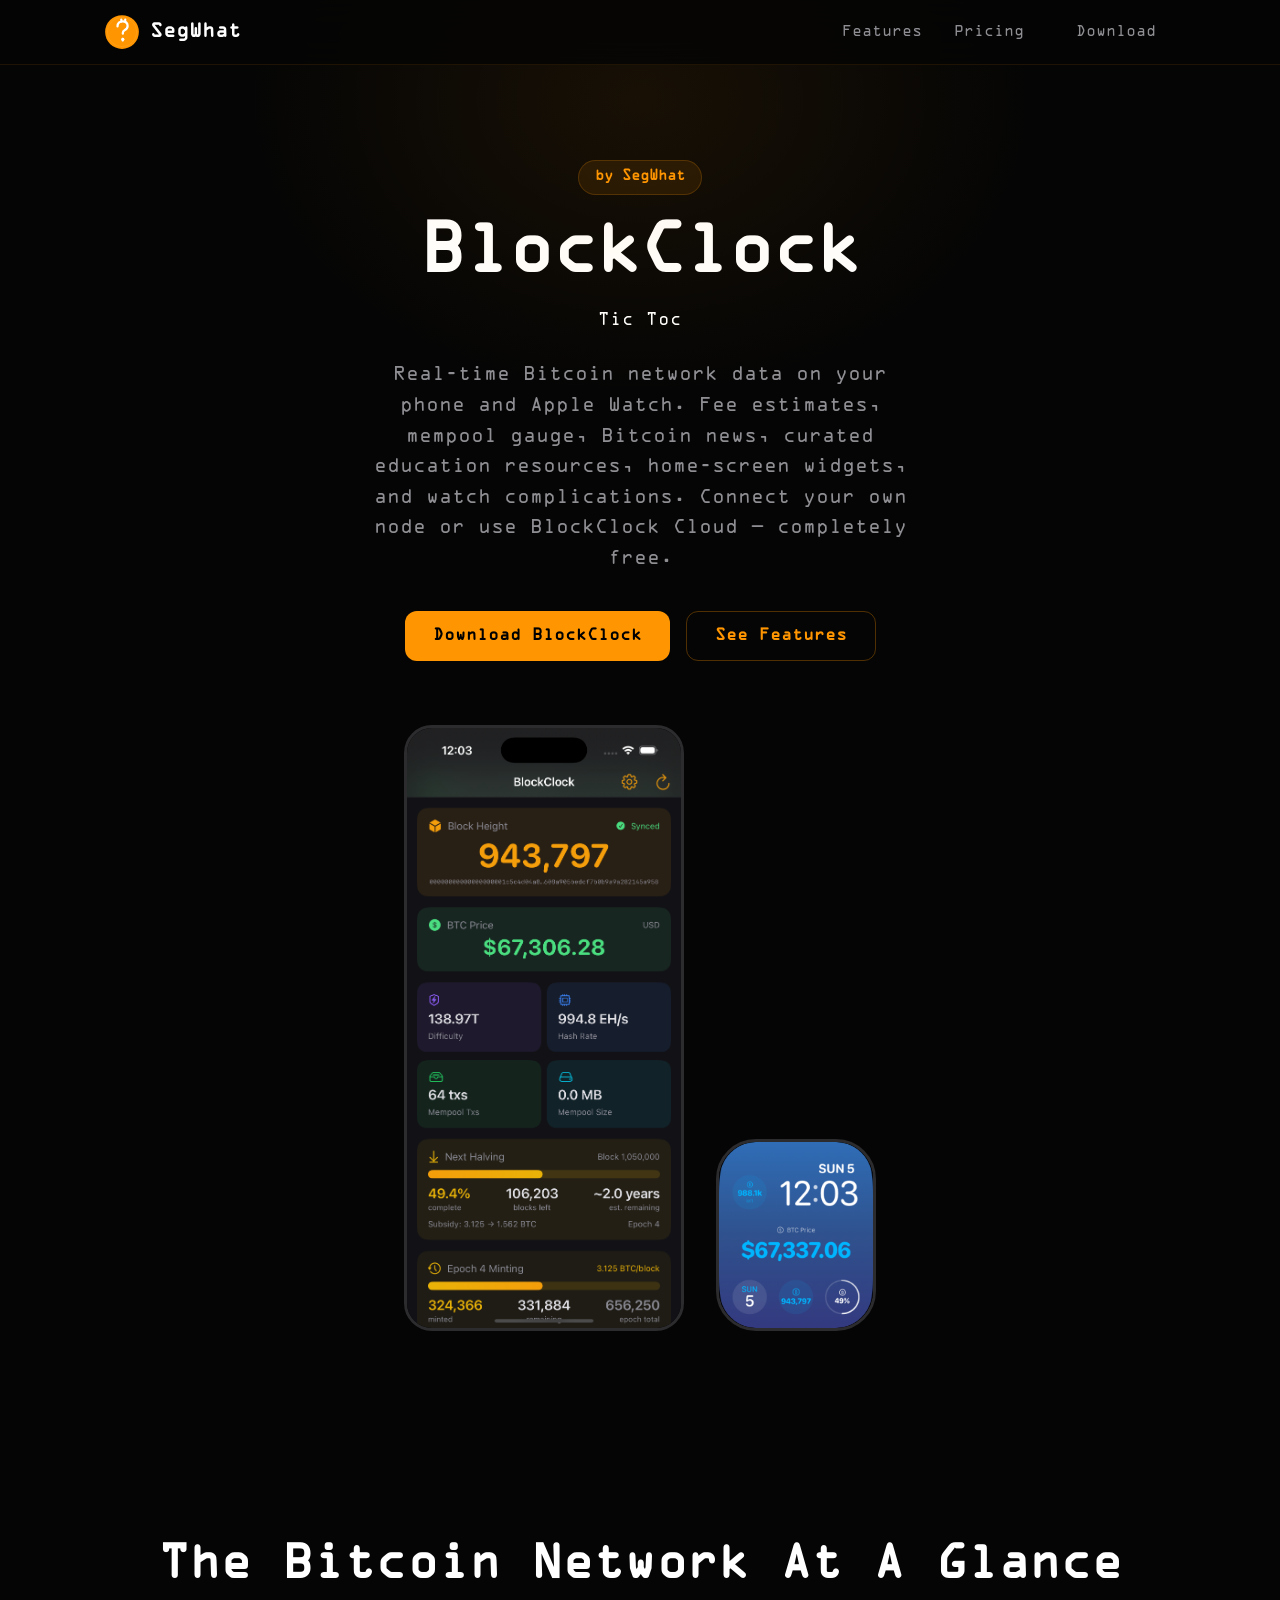
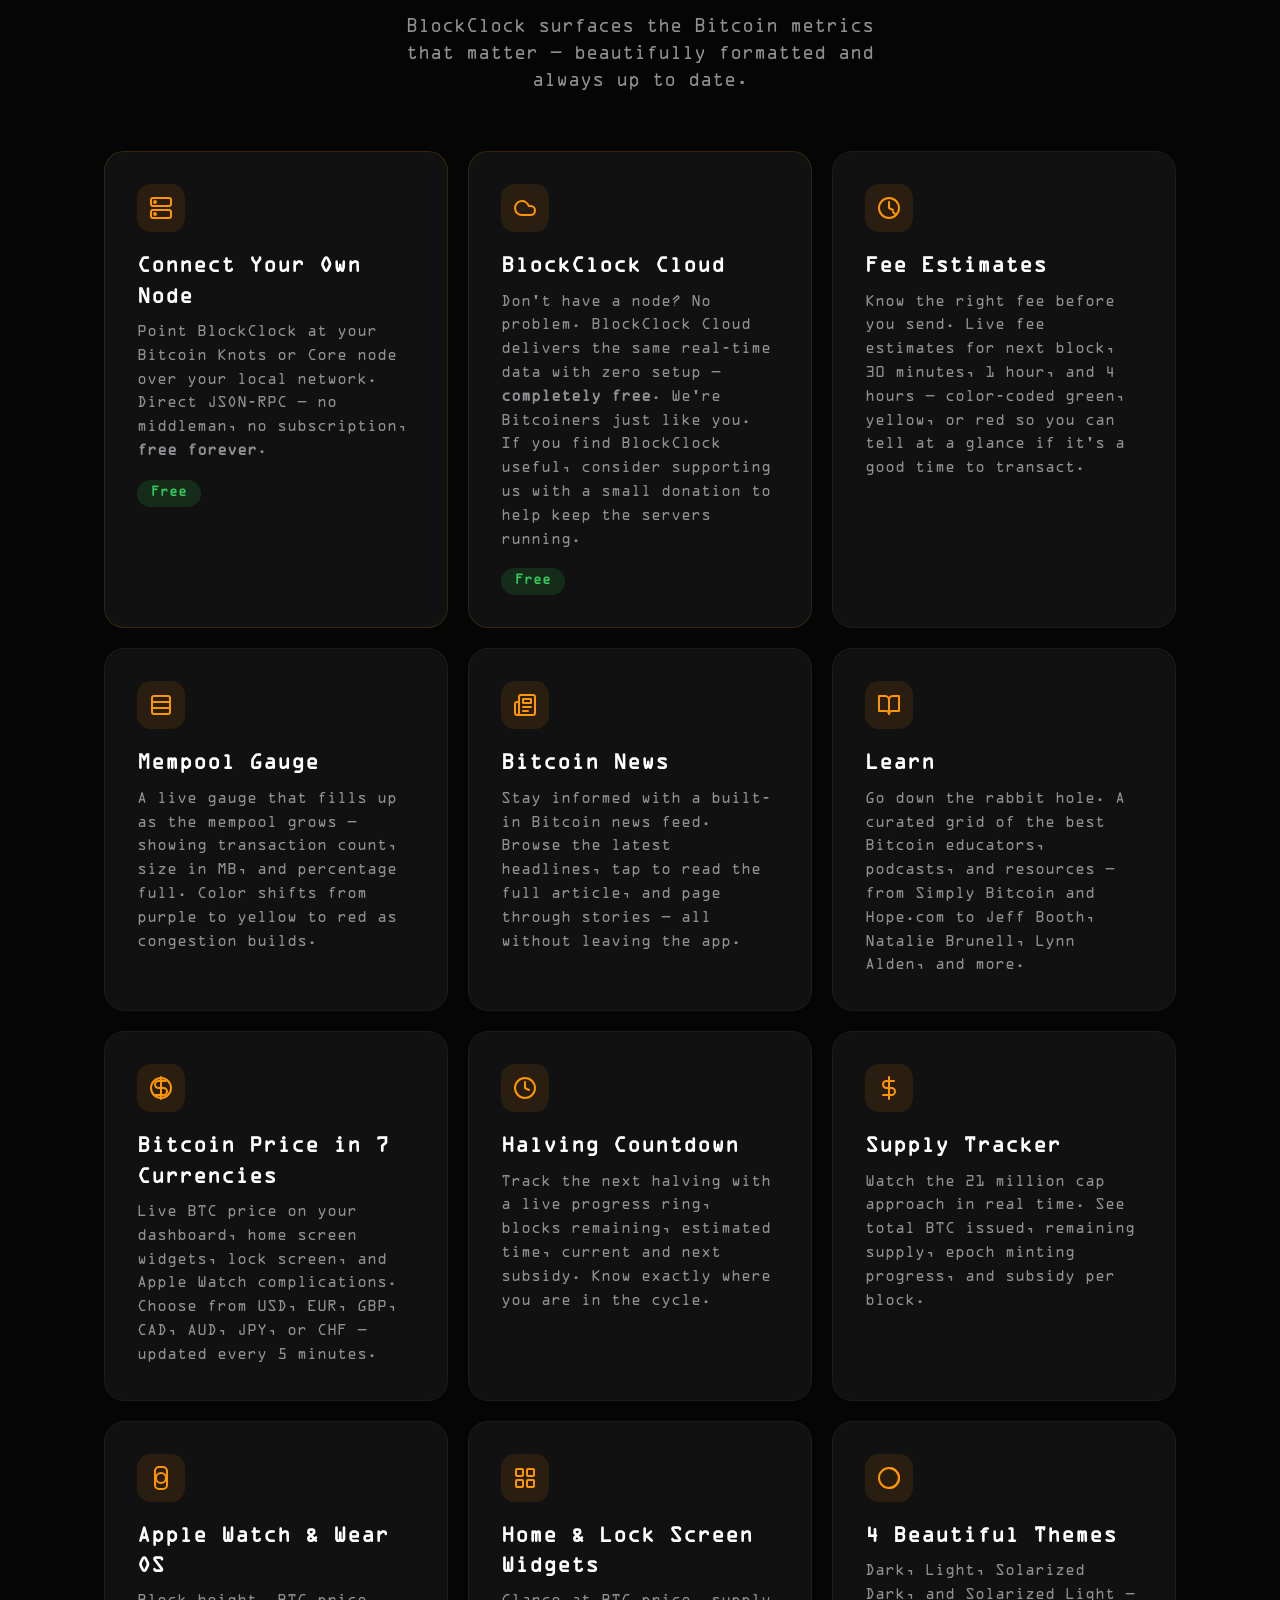
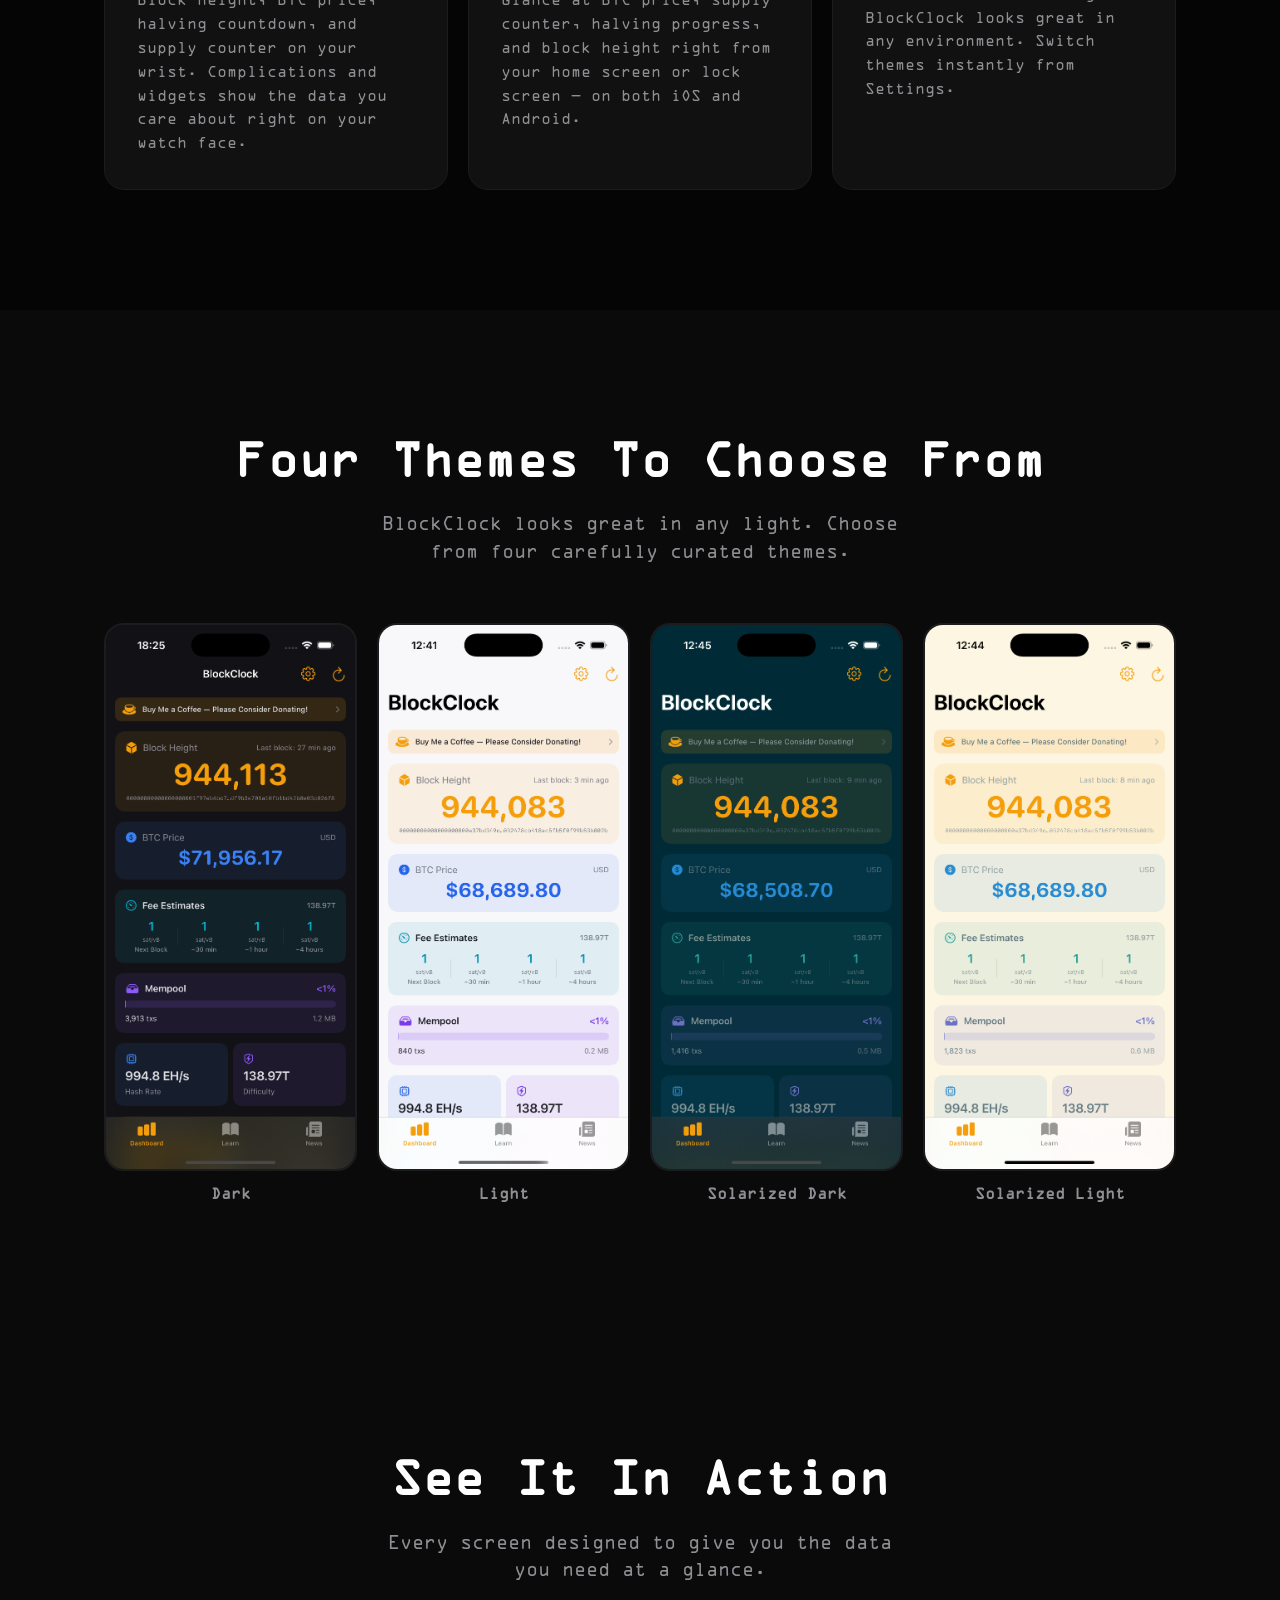
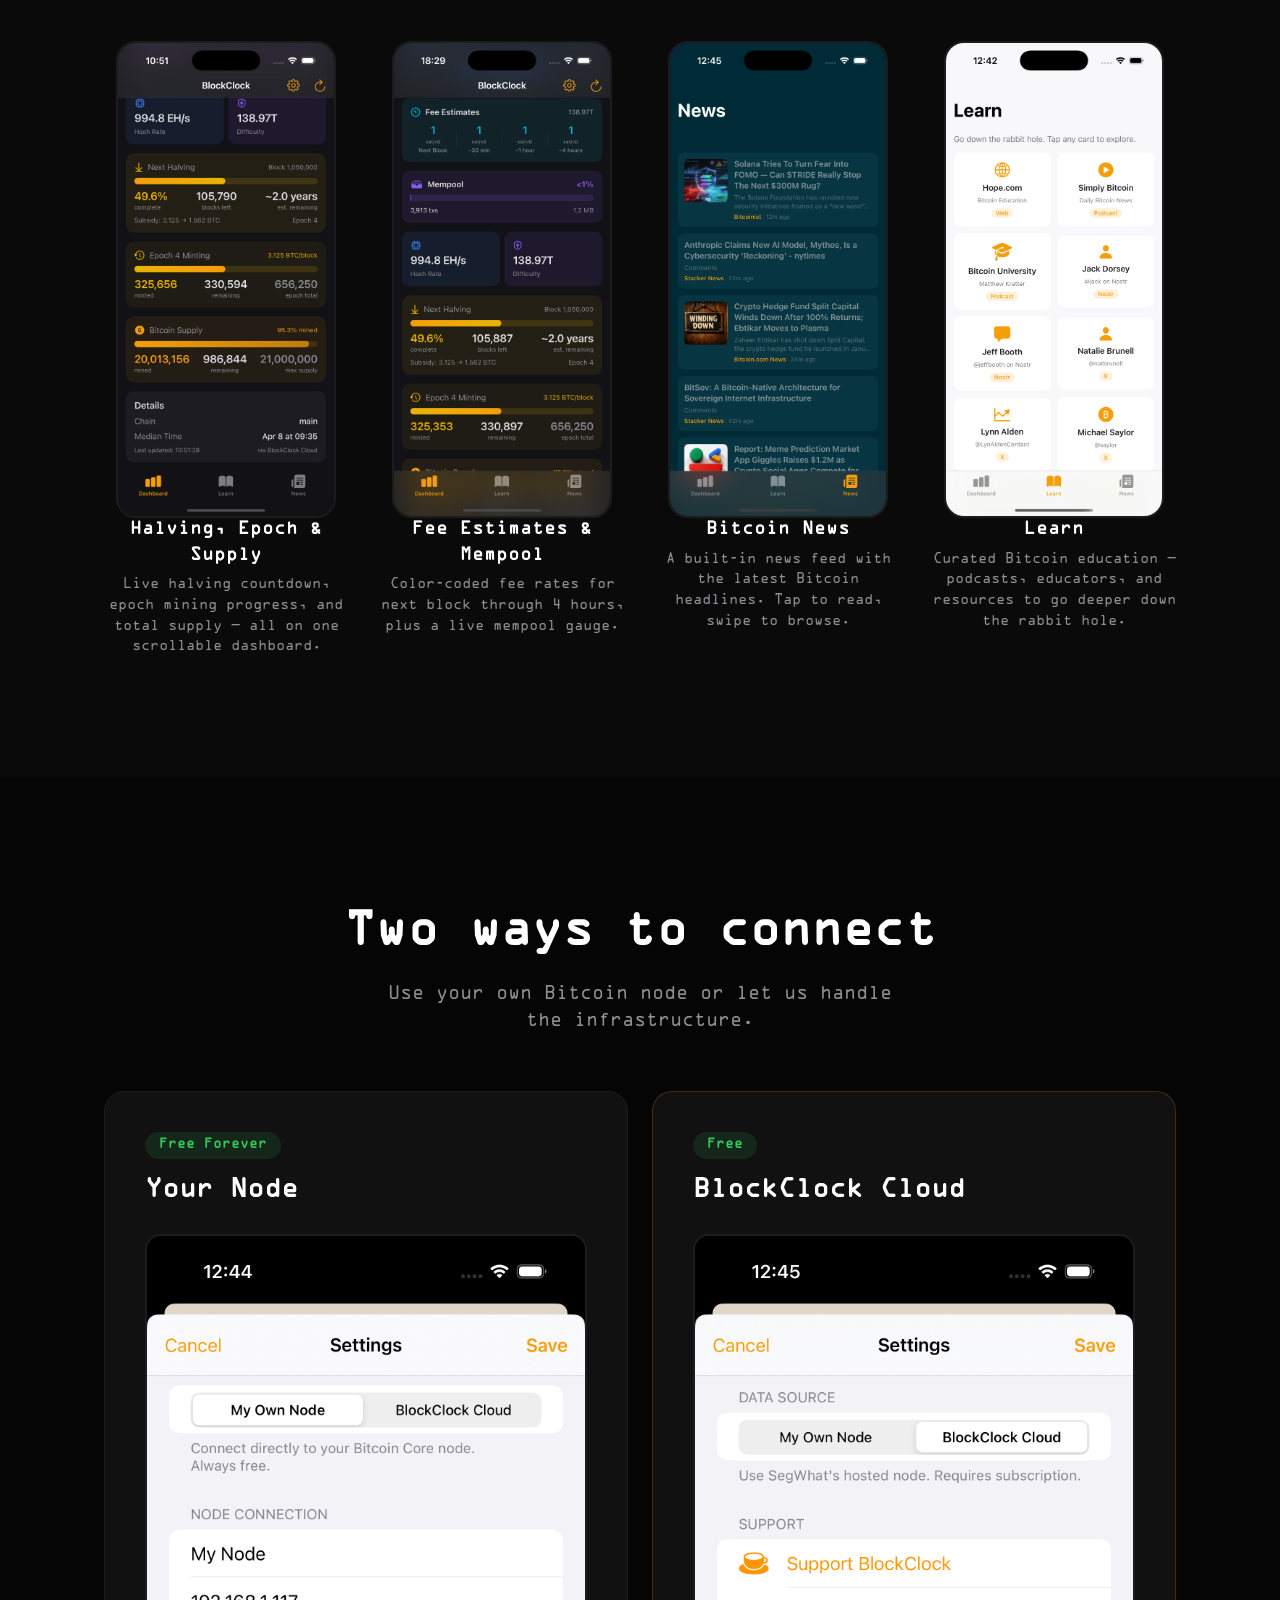
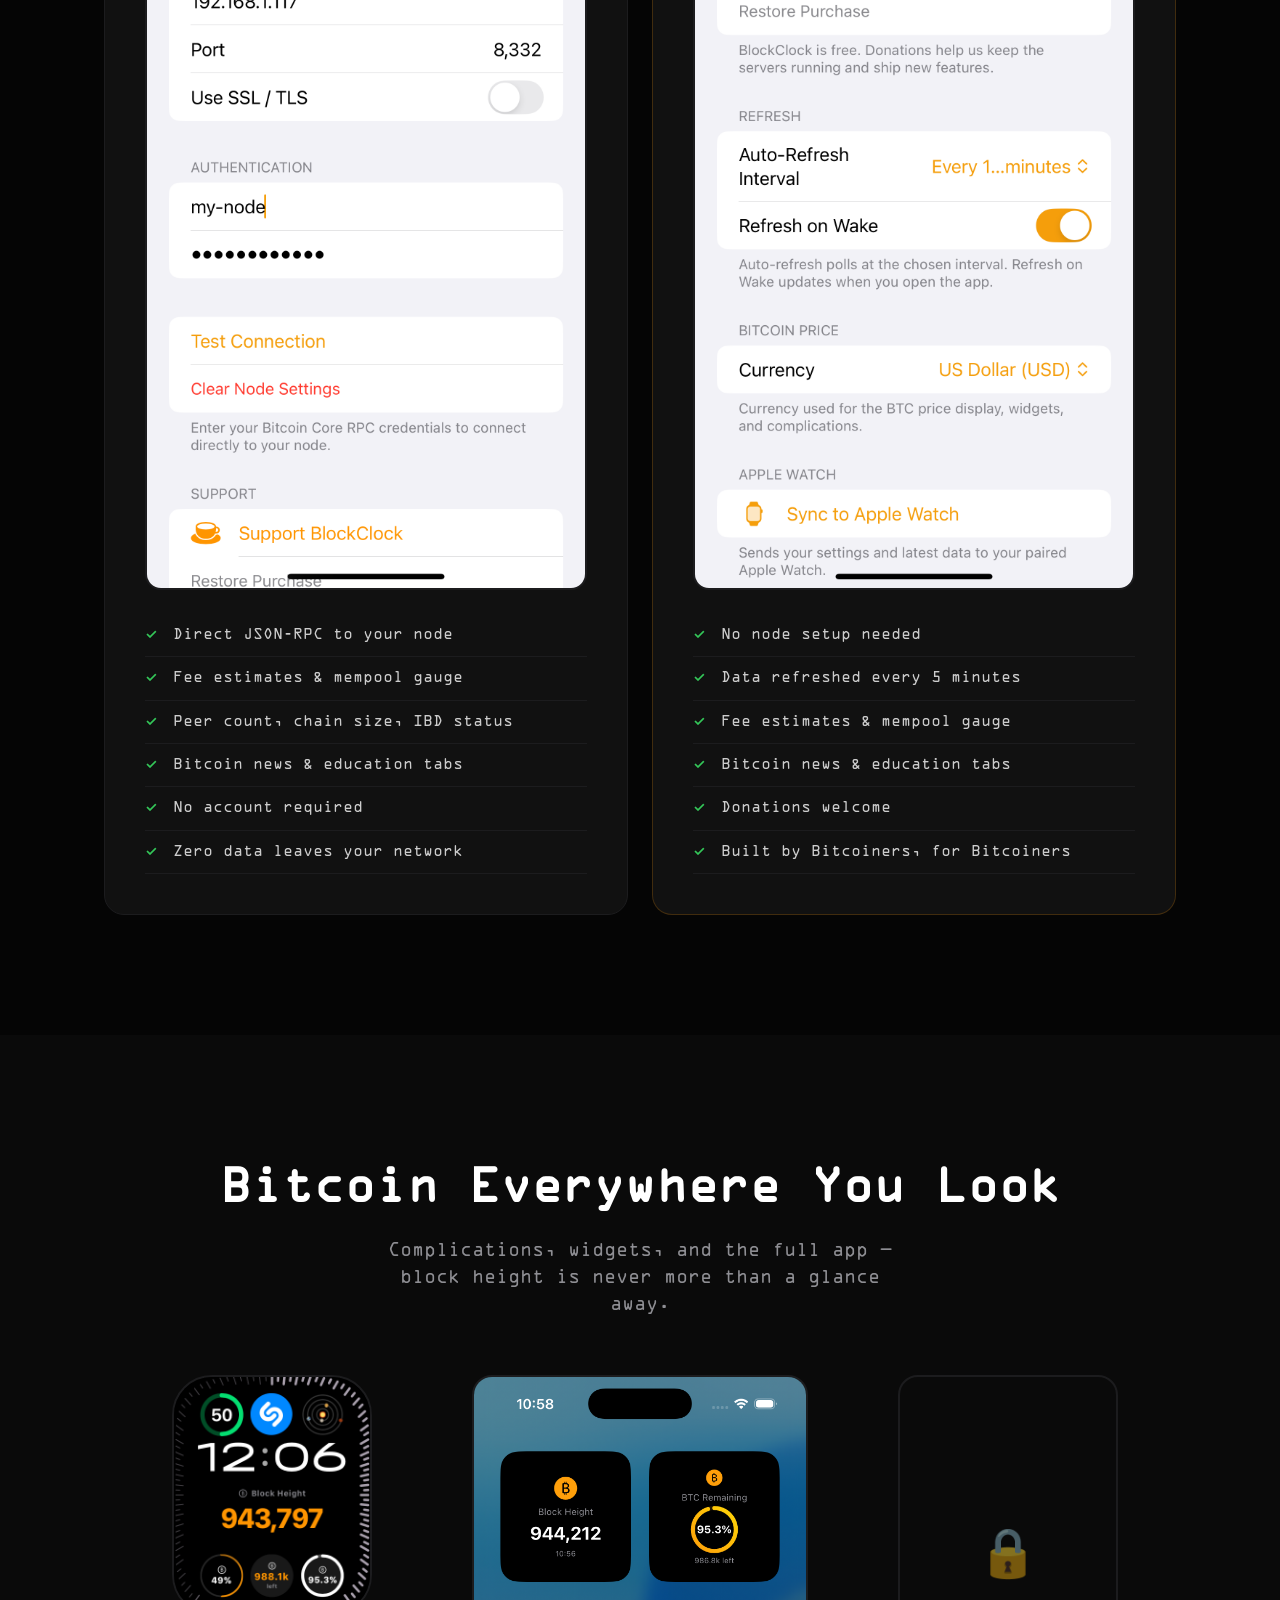
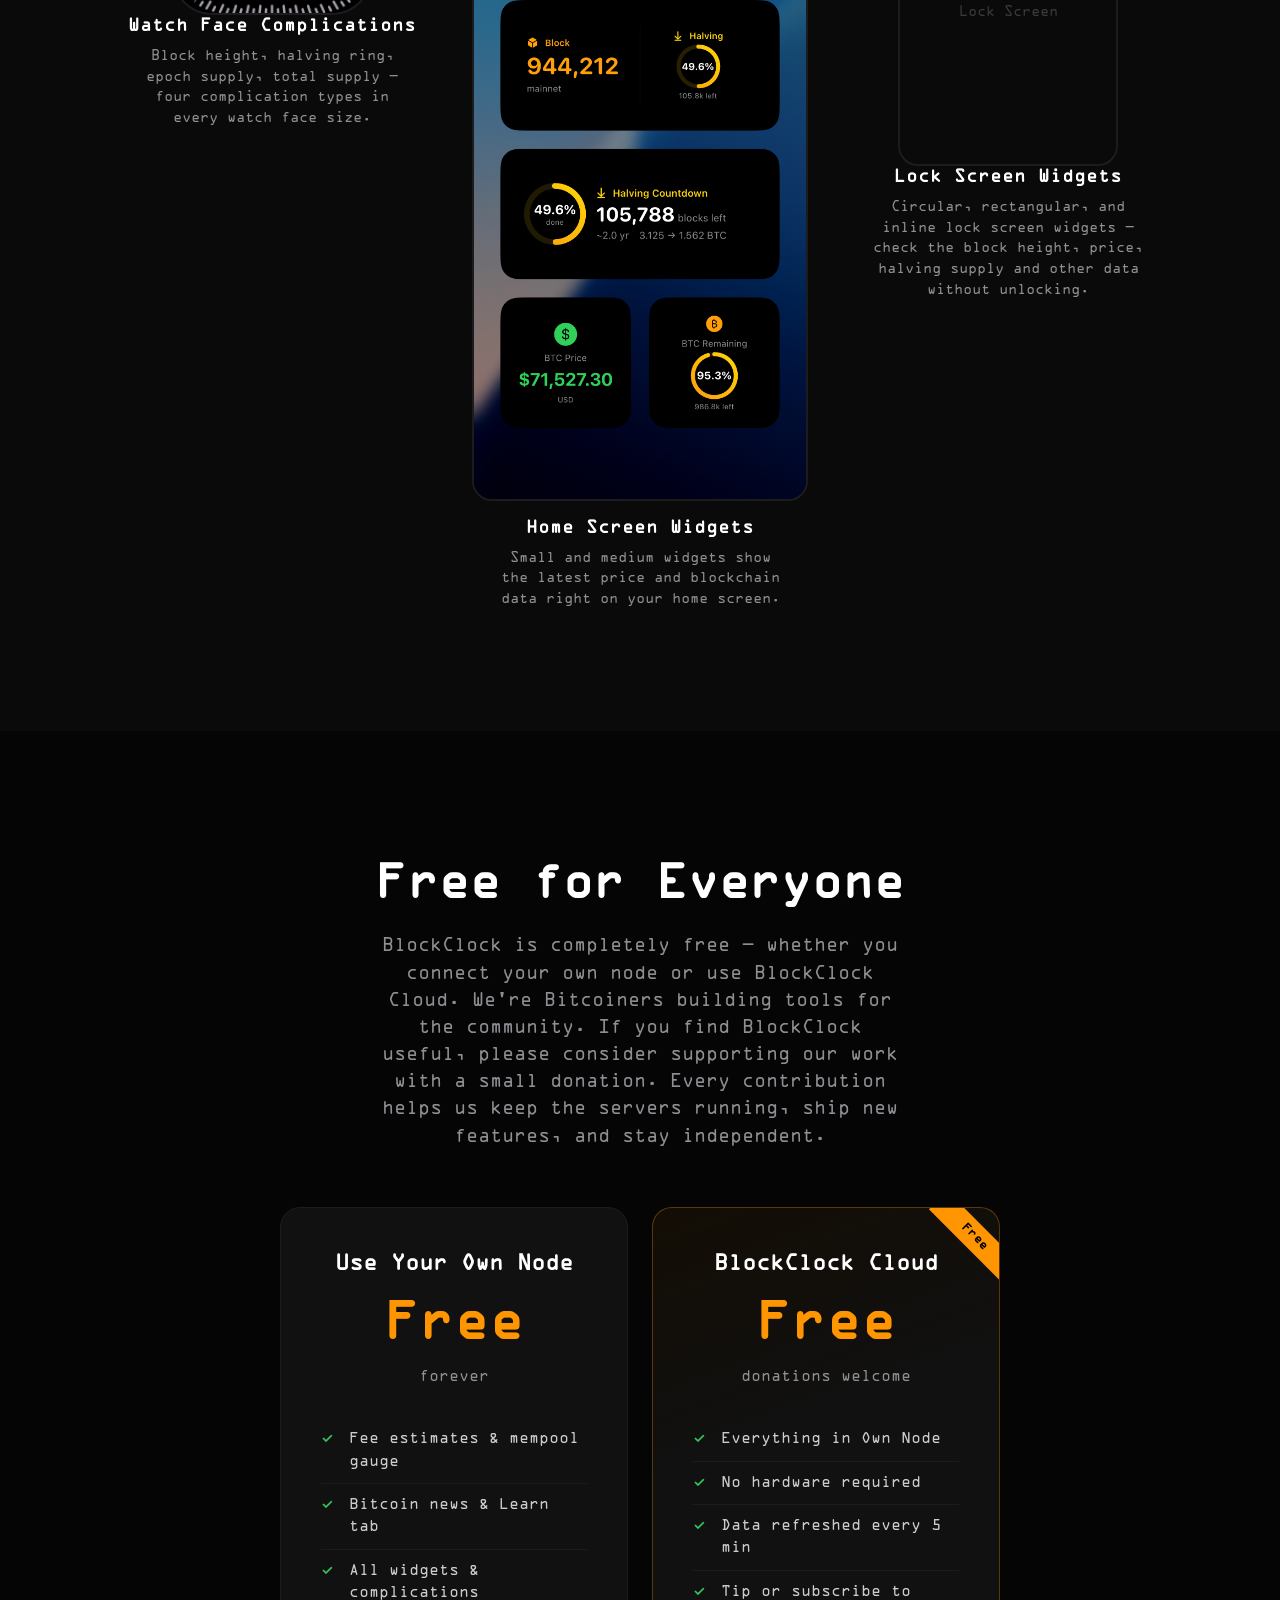
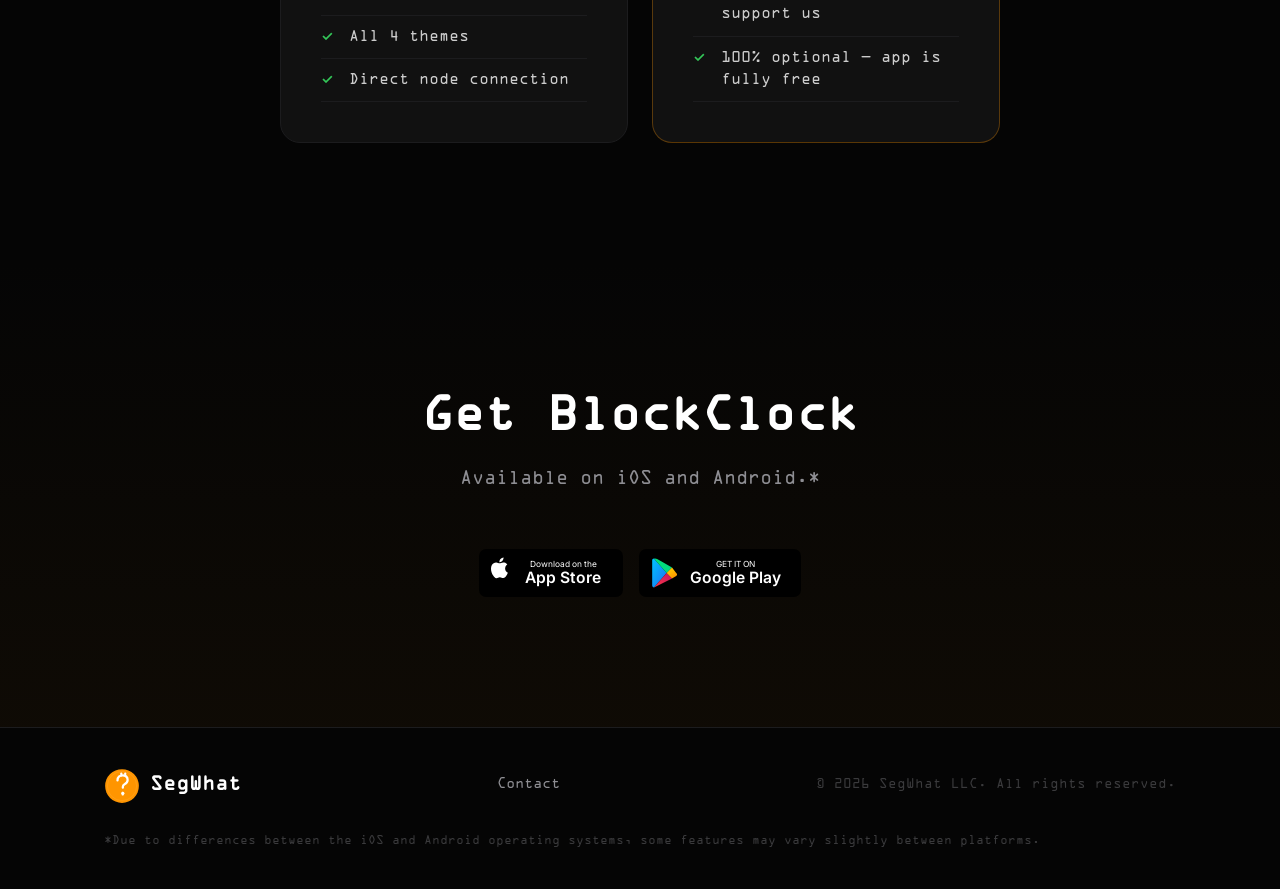
==== index.html @ 97b17e0e "Update layout and content: full widget image, responsive phone grid, platform disclaimer - Show full" ====
<!DOCTYPE html>
<html lang="en">

<head>
    <meta charset="UTF-8">
    <meta name="viewport" content="width=device-width, initial-scale=1.0">
    <title>SegWhat — BlockClock: Real-Time Bitcoin Network Data</title>
    <meta name="description"
        content="BlockClock brings real-time Bitcoin network data to your phone, Apple Watch, widgets, and complications. Connect your own node for free or use BlockClock Cloud.">
    <link rel="icon" type="image/png" sizes="32x32" href="images/favicon-32.png">
    <link rel="icon" type="image/png" sizes="16x16" href="images/favicon-16.png">
    <link rel="apple-touch-icon" sizes="180x180" href="images/apple-touch-icon.png">
    <link rel="stylesheet" href="css/style.css">
    <link rel="preconnect" href="https://fonts.googleapis.com">
    <link rel="preconnect" href="https://fonts.gstatic.com" crossorigin>
    <link href="https://fonts.googleapis.com/css2?family=Inter:wght@400;500;600;700;800;900&display=swap"
        rel="stylesheet">
</head>

<body>

    <!-- Nav -->
    <nav class="nav">
        <div class="nav-inner">
            <a href="#" class="logo">
                <img src="images/segwhat-logo.svg" alt="SegWhat" class="logo-icon-img">
                <span class="logo-text">SegWhat</span>
            </a>
            <div class="nav-links">
                <a href="#features">Features</a>
                <a href="#pricing">Pricing</a>
                <a href="#download" class="btn btn-small">Download</a>
            </div>
        </div>
    </nav>

    <!-- Hero — BlockClock -->
    <section class="hero">
        <div class="hero-glow"></div>
        <div class="container">
            <div class="hero-badge">by SegWhat</div>
            <h1>BlockClock</h1>
            <p class="hero-tagline">Tic Toc</p>
            <br>
            <p class="hero-sub">
                Real-time Bitcoin network data on your phone and Apple Watch.
                Fee estimates, mempool gauge, Bitcoin news, curated education resources, home-screen widgets,
                and watch complications. Connect your own node or use BlockClock Cloud — completely free.
            </p>
            <div class="hero-cta" style="margin-bottom: 64px;">
                <a href="#download" class="btn btn-primary">Download BlockClock</a>
                <a href="#features" class="btn btn-ghost">See Features</a>
            </div>
            <div class="hero-screens">
                <div class="hero-phone">
                    <div class="phone-frame">
                        <img src="images/screenshots/dashboard-dark.png" alt="BlockClock Dashboard — Dark Theme"
                            onerror="this.parentElement.classList.add('placeholder')">
                        <div class="phone-placeholder">
                            <span class="placeholder-icon">&#x20BF;</span>
                            <span>Dashboard Screenshot</span>
                        </div>
                    </div>
                </div>
                <div class="hero-watch">
                    <div class="watch-frame">
                        <img src="images/screenshots/watch.png" alt="BlockClock on Apple Watch"
                            onerror="this.parentElement.classList.add('placeholder')">
                        <div class="watch-placeholder">
                            <span class="placeholder-icon">&#x231A;</span>
                            <span>Watch</span>
                        </div>
                    </div>
                </div>
            </div>
        </div>
    </section>

    <!-- Features -->
    <section id="features" class="features">
        <div class="container">
            <h2>The Bitcoin Network At A Glance</h2>
            <p class="section-sub">BlockClock surfaces the Bitcoin metrics that matter — beautifully formatted and
                always up to date.</p>

            <div class="features-grid">
                <!-- Own Node -->
                <div class="feature-card feature-highlight">
                    <div class="feature-icon">
                        <svg viewBox="0 0 24 24" fill="none" stroke="currentColor" stroke-width="2"
                            stroke-linecap="round" stroke-linejoin="round">
                            <rect x="2" y="2" width="20" height="8" rx="2" />
                            <rect x="2" y="14" width="20" height="8" rx="2" />
                            <circle cx="6" cy="6" r="1" />
                            <circle cx="6" cy="18" r="1" />
                        </svg>
                    </div>
                    <h3>Connect Your Own Node</h3>
                    <p>Point BlockClock at your Bitcoin Knots or Core node over your local network.
                        Direct JSON-RPC — no middleman, no subscription, <strong>free forever</strong>.</p>
                    <div class="feature-tag tag-free">Free</div>
                </div>

                <!-- Cloud -->
                <div class="feature-card feature-highlight">
                    <div class="feature-icon">
                        <svg viewBox="0 0 24 24" fill="none" stroke="currentColor" stroke-width="2"
                            stroke-linecap="round" stroke-linejoin="round">
                            <path d="M17.5 19H9a7 7 0 1 1 6.71-9h1.79a4.5 4.5 0 1 1 0 9Z" />
                        </svg>
                    </div>
                    <h3>BlockClock Cloud</h3>
                    <p>Don't have a node? No problem. BlockClock Cloud delivers the same real-time data with
                        zero setup — <strong>completely free</strong>. We're Bitcoiners just like you. If you
                        find BlockClock useful, consider supporting us with a small donation to help keep the
                        servers running.</p>
                    <div class="feature-tag tag-free">Free</div>
                </div>

                <!-- Fee Estimates -->
                <div class="feature-card">
                    <div class="feature-icon">
                        <svg viewBox="0 0 24 24" fill="none" stroke="currentColor" stroke-width="2"
                            stroke-linecap="round" stroke-linejoin="round">
                            <path d="M12 2a10 10 0 1 0 0 20 10 10 0 0 0 0-20Z" />
                            <path d="M12 6v6l4 2" />
                            <path d="M16 16l2 2" />
                        </svg>
                    </div>
                    <h3>Fee Estimates</h3>
                    <p>Know the right fee before you send. Live fee estimates for next block, 30 minutes, 1 hour, and 4
                        hours
                        — color-coded green, yellow, or red so you can tell at a glance if it's a good time to transact.
                    </p>
                </div>

                <!-- Mempool Gauge -->
                <div class="feature-card">
                    <div class="feature-icon">
                        <svg viewBox="0 0 24 24" fill="none" stroke="currentColor" stroke-width="2"
                            stroke-linecap="round" stroke-linejoin="round">
                            <rect x="3" y="3" width="18" height="18" rx="2" />
                            <line x1="3" y1="15" x2="21" y2="15" />
                            <line x1="3" y1="9" x2="21" y2="9" />
                        </svg>
                    </div>
                    <h3>Mempool Gauge</h3>
                    <p>A live gauge that fills up as the mempool grows — showing transaction count, size in MB, and
                        percentage full. Color shifts from purple to yellow to red as congestion builds.</p>
                </div>

                <!-- Bitcoin News -->
                <div class="feature-card">
                    <div class="feature-icon">
                        <svg viewBox="0 0 24 24" fill="none" stroke="currentColor" stroke-width="2"
                            stroke-linecap="round" stroke-linejoin="round">
                            <path
                                d="M4 22h16a2 2 0 0 0 2-2V4a2 2 0 0 0-2-2H8a2 2 0 0 0-2 2v16a2 2 0 0 1-2 2Zm0 0a2 2 0 0 1-2-2v-9c0-1.1.9-2 2-2h2" />
                            <path d="M18 14h-8" />
                            <path d="M15 18h-5" />
                            <path d="M10 6h8v4h-8V6Z" />
                        </svg>
                    </div>
                    <h3>Bitcoin News</h3>
                    <p>Stay informed with a built-in Bitcoin news feed. Browse the latest headlines, tap to read the
                        full article, and page through stories — all without leaving the app.</p>
                </div>

                <!-- Learn -->
                <div class="feature-card">
                    <div class="feature-icon">
                        <svg viewBox="0 0 24 24" fill="none" stroke="currentColor" stroke-width="2"
                            stroke-linecap="round" stroke-linejoin="round">
                            <path d="M2 3h6a4 4 0 0 1 4 4v14a3 3 0 0 0-3-3H2z" />
                            <path d="M22 3h-6a4 4 0 0 0-4 4v14a3 3 0 0 1 3-3h7z" />
                        </svg>
                    </div>
                    <h3>Learn</h3>
                    <p>Go down the rabbit hole. A curated grid of the best Bitcoin educators, podcasts, and resources
                        — from Simply Bitcoin and Hope.com to Jeff Booth, Natalie Brunell, Lynn Alden, and more.</p>
                </div>

                <!-- Price -->
                <div class="feature-card">
                    <div class="feature-icon">
                        <svg viewBox="0 0 24 24" fill="none" stroke="currentColor" stroke-width="2"
                            stroke-linecap="round" stroke-linejoin="round">
                            <line x1="12" y1="1" x2="12" y2="23" />
                            <path d="M17 5H9.5a3.5 3.5 0 0 0 0 7h5a3.5 3.5 0 0 1 0 7H6" />
                            <circle cx="12" cy="12" r="10" />
                        </svg>
                    </div>
                    <h3>Bitcoin Price in 7 Currencies</h3>
                    <p>Live BTC price on your dashboard, home screen widgets, lock screen, and Apple Watch
                        complications. Choose from USD, EUR, GBP, CAD, AUD, JPY, or CHF — updated every 5 minutes.</p>
                </div>

                <!-- Halving -->
                <div class="feature-card">
                    <div class="feature-icon">
                        <svg viewBox="0 0 24 24" fill="none" stroke="currentColor" stroke-width="2"
                            stroke-linecap="round" stroke-linejoin="round">
                            <circle cx="12" cy="12" r="10" />
                            <polyline points="12 6 12 12 16 14" />
                        </svg>
                    </div>
                    <h3>Halving Countdown</h3>
                    <p>Track the next halving with a live progress ring, blocks remaining, estimated time, current and
                        next subsidy. Know exactly where you are in the cycle.</p>
                </div>

                <!-- Supply -->
                <div class="feature-card">
                    <div class="feature-icon">
                        <svg viewBox="0 0 24 24" fill="none" stroke="currentColor" stroke-width="2"
                            stroke-linecap="round" stroke-linejoin="round">
                            <line x1="12" y1="1" x2="12" y2="23" />
                            <path d="M17 5H9.5a3.5 3.5 0 0 0 0 7h5a3.5 3.5 0 0 1 0 7H6" />
                        </svg>
                    </div>
                    <h3>Supply Tracker</h3>
                    <p>Watch the 21 million cap approach in real time. See total BTC issued, remaining supply, epoch
                        minting progress, and subsidy per block.</p>
                </div>

                <!-- Watch -->
                <div class="feature-card">
                    <div class="feature-icon">
                        <svg viewBox="0 0 24 24" fill="none" stroke="currentColor" stroke-width="2"
                            stroke-linecap="round" stroke-linejoin="round">
                            <rect x="6" y="1" width="12" height="22" rx="4" />
                            <circle cx="12" cy="12" r="5" />
                        </svg>
                    </div>
                    <h3>Apple Watch &amp; Wear OS</h3>
                    <p>Block height, BTC price, halving countdown, and supply counter on your wrist. Complications
                        and widgets show the data you care about right on your watch face.</p>
                </div>

                <!-- Widgets -->
                <div class="feature-card">
                    <div class="feature-icon">
                        <svg viewBox="0 0 24 24" fill="none" stroke="currentColor" stroke-width="2"
                            stroke-linecap="round" stroke-linejoin="round">
                            <rect x="3" y="3" width="7" height="7" rx="1" />
                            <rect x="14" y="3" width="7" height="7" rx="1" />
                            <rect x="3" y="14" width="7" height="7" rx="1" />
                            <rect x="14" y="14" width="7" height="7" rx="1" />
                        </svg>
                    </div>
                    <h3>Home &amp; Lock Screen Widgets</h3>
                    <p>Glance at BTC price, supply counter, halving progress, and block height right from your home
                        screen
                        or lock screen — on both iOS and Android.</p>
                </div>

                <!-- Themes -->
                <div class="feature-card">
                    <div class="feature-icon">
                        <svg viewBox="0 0 24 24" fill="none" stroke="currentColor" stroke-width="2"
                            stroke-linecap="round" stroke-linejoin="round">
                            <circle cx="12" cy="12" r="10" />
                            <path d="M12 2a10 10 0 0 1 0 20" />
                        </svg>
                    </div>
                    <h3>4 Beautiful Themes</h3>
                    <p>Dark, Light, Solarized Dark, and Solarized Light — BlockClock looks great in any
                        environment. Switch themes instantly from Settings.</p>
                </div>
            </div>
        </div>
    </section>

    <!-- Themes -->
    <section id="themes" class="themes">
        <div class="container">
            <h2>Four Themes To Choose From</h2>
            <p class="section-sub">BlockClock looks great in any light. Choose from four carefully curated themes.</p>

            <div class="themes-grid">
                <div class="theme-card">
                    <div class="theme-screen">
                        <img src="images/screenshots/theme-dark.png" alt="Dark theme"
                            onerror="this.parentElement.classList.add('placeholder')">
                        <div class="theme-placeholder" style="background: #0A0A0A;">
                            <span class="placeholder-block" style="color: #FF9500;">942,507</span>
                        </div>
                    </div>
                    <span class="theme-name">Dark</span>
                </div>
                <div class="theme-card">
                    <div class="theme-screen">
                        <img src="images/screenshots/light-theme.png" alt="Light theme"
                            onerror="this.parentElement.classList.add('placeholder')">
                        <div class="theme-placeholder" style="background: #F2F2F7;">
                            <span class="placeholder-block" style="color: #FF9500;">942,507</span>
                        </div>
                    </div>
                    <span class="theme-name">Light</span>
                </div>
                <div class="theme-card">
                    <div class="theme-screen">
                        <img src="images/screenshots/solarized-theme-dark.png" alt="Solarized Dark theme"
                            onerror="this.parentElement.classList.add('placeholder')">
                        <div class="theme-placeholder" style="background: #002B36;">
                            <span class="placeholder-block" style="color: #B58900;">942,507</span>
                        </div>
                    </div>
                    <span class="theme-name">Solarized Dark</span>
                </div>
                <div class="theme-card">
                    <div class="theme-screen">
                        <img src="images/screenshots/solarized-light-theme.png" alt="Solarized Light theme"
                            onerror="this.parentElement.classList.add('placeholder')">
                        <div class="theme-placeholder" style="background: #FDF6E3;">
                            <span class="placeholder-block" style="color: #B58900;">942,507</span>
                        </div>
                    </div>
                    <span class="theme-name">Solarized Light</span>
                </div>
            </div>
        </div>
    </section>

    <!-- App Screenshots -->
    <section class="showcase">
        <div class="container">
            <h2>See It In Action</h2>
            <p class="section-sub">Every screen designed to give you the data you need at a glance.</p>

            <div class="showcase-grid showcase-grid-phones">
                <div class="showcase-item">
                    <div class="showcase-frame showcase-phone">
                        <img src="images/screenshots/halving-epoch-supply.png" alt="Halving, Epoch & Supply"
                            onerror="this.parentElement.classList.add('placeholder')">
                        <div class="showcase-placeholder">
                            <span class="placeholder-icon">&#x23F3;</span>
                            <span>Halving &amp; Supply</span>
                        </div>
                    </div>
                    <h4>Halving, Epoch &amp; Supply</h4>
                    <p>Live halving countdown, epoch mining progress, and total supply — all on one scrollable
                        dashboard.</p>
                </div>
                <div class="showcase-item">
                    <div class="showcase-frame showcase-phone">
                        <img src="images/screenshots/fee-estimates-and-mempool.png" alt="Fee Estimates & Mempool"
                            onerror="this.parentElement.classList.add('placeholder')">
                        <div class="showcase-placeholder">
                            <span class="placeholder-icon">&#x26A1;</span>
                            <span>Fees &amp; Mempool</span>
                        </div>
                    </div>
                    <h4>Fee Estimates &amp; Mempool</h4>
                    <p>Color-coded fee rates for next block through 4 hours, plus a live mempool gauge.</p>
                </div>
                <div class="showcase-item">
                    <div class="showcase-frame showcase-phone">
                        <img src="images/screenshots/solarized-news.png" alt="Bitcoin News"
                            onerror="this.parentElement.classList.add('placeholder')">
                        <div class="showcase-placeholder">
                            <span class="placeholder-icon">&#x1F4F0;</span>
                            <span>News</span>
                        </div>
                    </div>
                    <h4>Bitcoin News</h4>
                    <p>A built-in news feed with the latest Bitcoin headlines. Tap to read, swipe to browse.</p>
                </div>
                <div class="showcase-item">
                    <div class="showcase-frame showcase-phone">
                        <img src="images/screenshots/education-light.png" alt="Learn"
                            onerror="this.parentElement.classList.add('placeholder')">
                        <div class="showcase-placeholder">
                            <span class="placeholder-icon">&#x1F4DA;</span>
                            <span>Learn</span>
                        </div>
                    </div>
                    <h4>Learn</h4>
                    <p>Curated Bitcoin education — podcasts, educators, and resources to go deeper down the rabbit hole.
                    </p>
                </div>
            </div>
        </div>
    </section>

    <!-- How it works -->
    <section class="how-it-works">
        <div class="container">
            <h2>Two ways to connect</h2>
            <p class="section-sub">Use your own Bitcoin node or let us handle the infrastructure.</p>

            <div class="two-col">
                <div class="col-card">
                    <div class="col-header">
                        <span class="col-badge badge-free">Free Forever</span>
                        <h3>Your Node</h3>
                    </div>
                    <div class="col-screenshot">
                        <img src="images/screenshots/my-node.png" alt="Own Node Dashboard">
                    </div>
                    <ul class="check-list">
                        <li>Direct JSON-RPC to your node</li>
                        <li>Fee estimates &amp; mempool gauge</li>
                        <li>Peer count, chain size, IBD status</li>
                        <li>Bitcoin news &amp; education tabs</li>
                        <li>No account required</li>
                        <li>Zero data leaves your network</li>
                    </ul>
                </div>
                <div class="col-card col-cloud">
                    <div class="col-header">
                        <span class="col-badge badge-free">Free</span>
                        <h3>BlockClock Cloud</h3>
                    </div>
                    <div class="col-screenshot">
                        <img src="images/screenshots/cloud-node.png" alt="BlockClock Cloud Dashboard">
                    </div>
                    <ul class="check-list">
                        <li>No node setup needed</li>
                        <li>Data refreshed every 5 minutes</li>
                        <li>Fee estimates &amp; mempool gauge</li>
                        <li>Bitcoin news &amp; education tabs</li>
                        <li>Donations welcome</li>
                        <li>Built by Bitcoiners, for Bitcoiners</li>
                    </ul>
                </div>
            </div>
        </div>
    </section>

    <!-- Watch & Widget showcase -->
    <section class="showcase">
        <div class="container">
            <h2>Bitcoin Everywhere You Look</h2>
            <p class="section-sub">Complications, widgets, and the full app — block height is never more than a glance
                away.</p>

            <div class="showcase-grid">
                <div class="showcase-item">
                    <div class="showcase-frame showcase-watch">
                        <img src="images/screenshots/watch-complication.png" alt="Watch complication"
                            onerror="this.parentElement.classList.add('placeholder')">
                        <div class="showcase-placeholder">
                            <span class="placeholder-icon">&#x231A;</span>
                            <span>Complication</span>
                        </div>
                    </div>
                    <h4>Watch Face Complications</h4>
                    <p>Block height, halving ring, epoch supply, total supply — four complication types in every watch
                        face size.</p>
                </div>
                <div class="showcase-item">
                    <div class="showcase-frame showcase-widget">
                        <img src="images/screenshots/widget-home.png" alt="Home screen widget"
                            onerror="this.parentElement.classList.add('placeholder')">
                        <div class="showcase-placeholder">
                            <span class="placeholder-icon">&#x25A3;</span>
                            <span>Widget</span>
                        </div>
                    </div>
                    <h4>Home Screen Widgets</h4>
                    <p>Small and medium widgets show the latest price and blockchain data right on your home screen.</p>
                </div>
                <div class="showcase-item">
                    <div class="showcase-frame showcase-lock">
                        <img src="images/screenshots/widget-lock.png" alt="Lock screen widget"
                            onerror="this.parentElement.classList.add('placeholder')">
                        <div class="showcase-placeholder">
                            <span class="placeholder-icon">&#x1F512;</span>
                            <span>Lock Screen</span>
                        </div>
                    </div>
                    <h4>Lock Screen Widgets</h4>
                    <p>Circular, rectangular, and inline lock screen widgets — check the block height, price, halving
                        supply and other data without unlocking.
                    </p>
                </div>
            </div>
        </div>
    </section>

    <!-- Pricing -->
    <section id="pricing" class="pricing">
        <div class="container">
            <h2>Free for Everyone</h2>
            <p class="section-sub">BlockClock is completely free — whether you connect your own node or use BlockClock
                Cloud.
                We're Bitcoiners building tools for the community. If you find BlockClock useful, please consider
                supporting our work with a small donation. Every contribution helps us keep the servers running,
                ship new features, and stay independent.</p>

            <div class="pricing-grid">
                <div class="price-card">
                    <div class="price-header">
                        <h3>Use Your Own Node</h3>
                        <div class="price">Free</div>
                        <span class="price-period">forever</span>
                    </div>
                    <ul class="check-list">
                        <li>Fee estimates &amp; mempool gauge</li>
                        <li>Bitcoin news &amp; Learn tab</li>
                        <li>All widgets &amp; complications</li>
                        <li>All 4 themes</li>
                        <li>Direct node connection</li>
                    </ul>
                </div>
                <div class="price-card price-featured">
                    <div class="price-popular">Free</div>
                    <div class="price-header">
                        <h3>BlockClock Cloud</h3>
                        <div class="price">Free</div>
                        <span class="price-period">donations welcome</span>
                    </div>
                    <ul class="check-list">
                        <li>Everything in Own Node</li>
                        <li>No hardware required</li>
                        <li>Data refreshed every 5 min</li>
                        <li>Tip or subscribe to support us</li>
                        <li>100% optional — app is fully free</li>
                    </ul>
                </div>
            </div>
        </div>
    </section>

    <!-- Download -->
    <section id="download" class="download">
        <div class="container">
            <h2>Get BlockClock</h2>
            <p class="section-sub">Available on iOS and Android.*</p>
            <div class="download-buttons">
                <a href="#" class="store-badge" aria-label="Download on the App Store">
                    <svg viewBox="0 0 120 40" class="store-svg">
                        <rect width="120" height="40" rx="6" fill="#000" />
                        <!-- Apple logo -->
                        <g transform="translate(10, 7) scale(0.055)">
                            <path fill="#fff"
                                d="M213.803 167.03c.442 47.58 41.74 63.413 42.197 63.615-.35 1.116-6.599 22.563-21.757 44.716-13.104 19.153-26.705 38.235-48.13 38.63-21.05.388-27.82-12.483-51.888-12.483-24.061 0-31.582 12.088-51.51 12.871-20.68.783-36.428-20.71-49.64-39.793-27-39.033-47.633-110.3-19.928-158.406 13.763-23.89 38.36-39.017 65.056-39.405 20.307-.388 39.475 13.662 51.889 13.662 12.406 0 35.699-16.895 60.186-14.414 10.25.427 39.026 4.14 57.503 31.186-1.49.923-34.335 20.044-33.978 59.822M174.24 50.199c10.98-13.29 18.369-31.79 16.353-50.199-15.826.636-34.962 10.546-46.314 23.828-10.173 11.763-19.082 30.589-16.678 48.633 17.64 1.365 35.66-8.964 46.639-22.262" />
                        </g>
                        <text x="70" y="15" text-anchor="middle" fill="#fff" font-size="7"
                            font-family="Inter, -apple-system, sans-serif">Download on the</text>
                        <text x="70" y="28" text-anchor="middle" fill="#fff" font-size="13" font-weight="600"
                            font-family="Inter, -apple-system, sans-serif">App Store</text>
                    </svg>
                </a>
                <a href="#" class="store-badge" aria-label="Get it on Google Play">
                    <svg viewBox="0 0 135 40" class="store-svg">
                        <rect width="135" height="40" rx="6" fill="#000" />
                        <!-- Google Play triangle -->
                        <g transform="translate(10, 8)">
                            <defs>
                                <linearGradient id="gp1" x1="0" y1="0" x2="1" y2="1">
                                    <stop offset="0%" stop-color="#00C3FF" />
                                    <stop offset="100%" stop-color="#1B6EF3" />
                                </linearGradient>
                                <linearGradient id="gp2" x1="0" y1="0" x2="1" y2="0">
                                    <stop offset="0%" stop-color="#00E076" />
                                    <stop offset="100%" stop-color="#03D585" />
                                </linearGradient>
                                <linearGradient id="gp3" x1="0" y1="1" x2="1" y2="0">
                                    <stop offset="0%" stop-color="#FF3A44" />
                                    <stop offset="100%" stop-color="#C31162" />
                                </linearGradient>
                                <linearGradient id="gp4" x1="0" y1="0" x2="0.5" y2="1">
                                    <stop offset="0%" stop-color="#FFD500" />
                                    <stop offset="100%" stop-color="#FF9800" />
                                </linearGradient>
                            </defs>
                            <path d="M1 1.5L1 22.5C1 23.3 1.6 24 2.5 24L2.5 24L13 12L2.5 0C1.6 0 1 0.7 1 1.5Z"
                                fill="url(#gp1)" />
                            <path d="M2.5 0L13 12L17.5 7.5L5.5 0.5C4.5 -0.1 3.4 -0.1 2.5 0Z" fill="url(#gp2)" />
                            <path d="M2.5 24L17.5 16.5L13 12L2.5 24Z" fill="url(#gp3)" />
                            <path d="M17.5 7.5L13 12L17.5 16.5L21 14.5C22 14 22 12.5 21 12L17.5 7.5Z"
                                fill="url(#gp4)" />
                        </g>
                        <text x="80" y="15" text-anchor="middle" fill="#fff" font-size="7"
                            font-family="Inter, -apple-system, sans-serif">GET IT ON</text>
                        <text x="80" y="28" text-anchor="middle" fill="#fff" font-size="13" font-weight="600"
                            font-family="Inter, -apple-system, sans-serif">Google Play</text>
                    </svg>
                </a>
            </div>
        </div>
    </section>

    <!-- Footer -->
    <footer class="footer">
        <div class="container footer-inner">
            <div class="footer-brand">
                <img src="images/segwhat-logo.svg" alt="SegWhat" class="logo-icon-img">
                <span class="logo-text">SegWhat</span>
            </div>
            <div class="footer-links">
                <a href="mailto:info@segwhat.com">Contact</a>
            </div>
            <div class="footer-copy">&copy; 2026 SegWhat LLC. All rights reserved.</div>
            <p class="footer-disclaimer">*Due to differences between the iOS and Android operating systems, some features may vary slightly between platforms.</p>
        </div>
    </footer>

</body>

</html>
---- css/style.css ----
/* ── Font Face ───────────────────────────── */
@font-face {
    font-family: 'OCR A Std';
    src: url('OCRAStd.woff') format('woff');
    font-weight: normal;
    font-style: normal;
    font-display: swap;
}

/* ── Reset & Base ─────────────────────────── */
*, *::before, *::after { margin: 0; padding: 0; box-sizing: border-box; }
html { scroll-behavior: smooth; }
body {
    font-family: 'OCR A Std', 'Inter', -apple-system, BlinkMacSystemFont, sans-serif;
    background: #050505;
    color: #fff;
    line-height: 1.6;
    -webkit-font-smoothing: antialiased;
}
a { color: inherit; text-decoration: none; }
ul { list-style: none; }
img { max-width: 100%; display: block; }

/* ── Layout ──────────────────────────────── */
.container { max-width: 1120px; margin: 0 auto; padding: 0 24px; }

/* ── Nav ─────────────────────────────────── */
.nav {
    position: fixed; top: 0; left: 0; right: 0; z-index: 100;
    background: rgba(5, 5, 5, 0.85);
    backdrop-filter: blur(20px);
    -webkit-backdrop-filter: blur(20px);
    border-bottom: 1px solid rgba(255, 149, 0, 0.1);
}
.nav-inner {
    max-width: 1120px; margin: 0 auto; padding: 0 24px;
    display: flex; align-items: center; justify-content: space-between;
    height: 64px;
}
.logo { display: flex; align-items: center; gap: 10px; }
.logo-icon {
    font-size: 24px; font-weight: 800; color: #FF9500;
    width: 36px; height: 36px; display: flex; align-items: center; justify-content: center;
    background: rgba(255, 149, 0, 0.12); border-radius: 10px;
}
.logo-icon-img {
    width: 36px; height: 36px; border-radius: 10px;
}
.logo-text { font-size: 18px; font-weight: 700; }
.nav-links { display: flex; align-items: center; gap: 32px; }
.nav-links a { font-size: 14px; font-weight: 500; color: #8E8E93; transition: color 0.2s; }
.nav-links a:hover { color: #fff; }

/* ── Buttons ─────────────────────────────── */
.btn {
    display: inline-flex; align-items: center; justify-content: center;
    padding: 12px 28px; border-radius: 12px; font-weight: 600; font-size: 15px;
    transition: all 0.25s;
}
.btn-small { padding: 8px 20px; font-size: 13px; border-radius: 8px; }
.btn-primary {
    background: #FF9500; color: #000;
}
.btn-primary:hover { background: #FFa733; transform: translateY(-1px); }
.btn-ghost {
    border: 1px solid rgba(255, 149, 0, 0.3); color: #FF9500;
}
.btn-ghost:hover { border-color: #FF9500; background: rgba(255, 149, 0, 0.08); }

/* ── Hero ────────────────────────────────── */
.hero {
    padding: 160px 0 80px; text-align: center; position: relative; overflow: hidden;
}
.hero-glow {
    position: absolute; top: -200px; left: 50%; transform: translateX(-50%);
    width: 800px; height: 600px;
    background: radial-gradient(ellipse, rgba(255, 149, 0, 0.08) 0%, transparent 70%);
    pointer-events: none;
}
.hero-badge {
    display: inline-block; padding: 6px 16px; border-radius: 999px;
    background: rgba(255, 149, 0, 0.1); border: 1px solid rgba(255, 149, 0, 0.2);
    color: #FF9500; font-size: 13px; font-weight: 600; margin-bottom: 24px;
}
.hero h1 {
    font-size: clamp(36px, 6vw, 64px); font-weight: 900; line-height: 1.1;
    letter-spacing: -0.03em; margin-bottom: 20px;
}
.hero-sub {
    font-size: 18px; color: #8E8E93; max-width: 560px; margin: 0 auto 36px;
    line-height: 1.7;
}
.hero-cta { display: flex; gap: 16px; justify-content: center; margin-bottom: 64px; }

/* Featured Product */
.featured-product {
    padding: 80px 0; text-align: center;
    background: linear-gradient(180deg, rgba(255,149,0,0.04) 0%, transparent 100%);
}
.featured-product h2 {
    font-size: clamp(2rem, 5vw, 3.5rem); font-weight: 800; color: #FF9500;
    margin-bottom: 16px;
}

/* Hero device frames */
.hero-screens {
    display: flex; align-items: flex-end; justify-content: center; gap: 32px;
}
.phone-frame, .watch-frame, .showcase-frame {
    position: relative; overflow: hidden;
}
.phone-frame {
    width: 280px; border-radius: 28px; border: 3px solid #2C2C2E;
    background: #0A0A0A; aspect-ratio: 9/19.5;
}
.watch-frame {
    width: 160px; border-radius: 40px; border: 3px solid #2C2C2E;
    background: #0A0A0A; aspect-ratio: 1/1.2;
}
.phone-frame img, .watch-frame img {
    width: 100%; height: 100%; object-fit: cover;
}
/* Placeholders shown when images fail to load */
.placeholder img { display: none; }
.phone-placeholder, .watch-placeholder, .theme-placeholder, .showcase-placeholder {
    display: none; flex-direction: column; align-items: center; justify-content: center;
    width: 100%; height: 100%; position: absolute; top: 0; left: 0;
    color: #3A3A3C; font-size: 13px; font-weight: 500; gap: 8px;
}
.placeholder .phone-placeholder,
.placeholder .watch-placeholder,
.placeholder .theme-placeholder,
.placeholder .showcase-placeholder { display: flex; }
.placeholder-icon { font-size: 48px; opacity: 0.5; }
.placeholder-block { font-size: 32px; font-weight: 800; }

/* ── Stats Bar ───────────────────────────── */
.stats-bar {
    border-top: 1px solid rgba(255, 149, 0, 0.1);
    border-bottom: 1px solid rgba(255, 149, 0, 0.1);
    padding: 40px 0;
    background: rgba(255, 149, 0, 0.02);
}
.stats-grid {
    display: grid; grid-template-columns: repeat(4, 1fr); gap: 32px; text-align: center;
}
.stat-value { display: block; font-size: 18px; font-weight: 700; color: #FF9500; }
.stat-label { font-size: 13px; color: #8E8E93; }

/* ── Features ────────────────────────────── */
.features { padding: 120px 0; }
.features h2, .themes h2, .how-it-works h2, .showcase h2, .pricing h2, .download h2 {
    font-size: clamp(28px, 4vw, 44px); font-weight: 800; text-align: center;
    letter-spacing: -0.02em; margin-bottom: 12px;
}
.section-sub {
    text-align: center; color: #8E8E93; font-size: 17px; max-width: 520px;
    margin: 0 auto 56px; line-height: 1.6;
}
.features-grid {
    display: grid; grid-template-columns: repeat(auto-fill, minmax(320px, 1fr)); gap: 20px;
}
.feature-card {
    padding: 32px; border-radius: 20px;
    background: #111; border: 1px solid #1C1C1E;
    transition: border-color 0.3s, transform 0.3s;
    position: relative;
}
.feature-card:hover { border-color: rgba(255, 149, 0, 0.3); transform: translateY(-2px); }
.feature-highlight { border-color: rgba(255, 149, 0, 0.15); }
.feature-icon {
    width: 48px; height: 48px; display: flex; align-items: center; justify-content: center;
    border-radius: 14px; background: rgba(255, 149, 0, 0.1); color: #FF9500;
    margin-bottom: 20px;
}
.feature-icon svg { width: 24px; height: 24px; }
.feature-card h3 { font-size: 19px; font-weight: 700; margin-bottom: 8px; }
.feature-card p { color: #8E8E93; font-size: 14px; line-height: 1.7; }
.feature-tag {
    display: inline-block; margin-top: 16px; padding: 4px 14px;
    border-radius: 999px; font-size: 12px; font-weight: 600;
}
.tag-free { background: rgba(52, 199, 89, 0.15); color: #34C759; }
.tag-cloud { background: rgba(255, 149, 0, 0.15); color: #FF9500; }

/* ── Themes ───────────────────────────────── */
.themes { padding: 120px 0; background: #0A0A0A; }
.themes-grid {
    display: grid; grid-template-columns: repeat(4, 1fr); gap: 20px;
}
.theme-card { text-align: center; }
.theme-screen {
    position: relative; border-radius: 20px; overflow: hidden;
    border: 2px solid #1C1C1E; aspect-ratio: 9/19.5; margin-bottom: 12px;
    transition: border-color 0.3s, transform 0.3s;
}
.theme-screen:hover { border-color: rgba(255, 149, 0, 0.4); transform: scale(1.02); }
.theme-screen img { width: 100%; height: 100%; object-fit: cover; }
.theme-name { font-size: 14px; font-weight: 600; color: #8E8E93; }

/* ── How It Works ────────────────────────── */
.how-it-works { padding: 120px 0; }
.two-col { display: grid; grid-template-columns: 1fr 1fr; gap: 24px; }
.col-card {
    padding: 40px; border-radius: 20px; background: #111; border: 1px solid #1C1C1E;
}
.col-cloud { border-color: rgba(255, 149, 0, 0.2); }
.col-header { margin-bottom: 24px; }
.col-badge {
    display: inline-block; padding: 4px 14px; border-radius: 999px;
    font-size: 12px; font-weight: 600; margin-bottom: 12px;
}
.badge-free { background: rgba(52, 199, 89, 0.12); color: #34C759; }
.badge-cloud { background: rgba(255, 149, 0, 0.12); color: #FF9500; }
.col-card h3 { font-size: 24px; font-weight: 700; }
.col-screenshot {
    margin-bottom: 24px; border-radius: 16px; overflow: hidden;
    border: 2px solid #1C1C1E;
}
.col-screenshot img { width: 100%; display: block; }
.check-list li {
    padding: 10px 0; border-bottom: 1px solid #1C1C1E;
    font-size: 14px; color: #ccc; padding-left: 28px; position: relative;
}
.check-list li::before {
    content: '\2713'; position: absolute; left: 0; color: #34C759; font-weight: 600;
}

/* ── Showcase ─────────────────────────────── */
.showcase { padding: 120px 0; background: #0A0A0A; }
.showcase-grid {
    display: grid; grid-template-columns: repeat(3, 1fr); gap: 32px;
}
.showcase-grid-phones { grid-template-columns: repeat(4, 1fr); }
.showcase-item { text-align: center; }
.showcase-frame {
    border-radius: 20px; overflow: hidden; border: 2px solid #1C1C1E;
    margin-bottom: 16px; position: relative;
}
.showcase-watch { aspect-ratio: 1/1.2; max-width: 200px; margin: 0 auto; border-radius: 40px; }
.showcase-widget { aspect-ratio: auto; }
.showcase-lock { aspect-ratio: 9/16; max-width: 220px; margin: 0 auto; }
.showcase-phone { aspect-ratio: 9/19.5; max-width: 220px; margin: 0 auto; background: #0A0A0A; }
.showcase-frame img { width: 100%; height: 100%; object-fit: cover; }
.showcase-item h4 { font-size: 16px; font-weight: 700; margin-bottom: 6px; }
.showcase-item p { font-size: 13px; color: #8E8E93; max-width: 280px; margin: 0 auto; }

/* ── Pricing ──────────────────────────────── */
.pricing { padding: 120px 0; }
.pricing-grid {
    display: grid; grid-template-columns: 1fr 1fr; gap: 24px; max-width: 720px; margin: 0 auto;
}
.price-card {
    padding: 40px; border-radius: 20px; background: #111; border: 1px solid #1C1C1E;
    position: relative; overflow: hidden;
}
.price-featured {
    border-color: rgba(255, 149, 0, 0.3);
    background: linear-gradient(160deg, rgba(255, 149, 0, 0.06), #111 40%);
}
.price-popular {
    position: absolute; top: 16px; right: -28px;
    background: #FF9500; color: #000; font-size: 11px; font-weight: 700;
    padding: 4px 36px; transform: rotate(45deg);
}
.price-header { text-align: center; margin-bottom: 28px; }
.price-header h3 { font-size: 20px; font-weight: 700; margin-bottom: 8px; }
.price { font-size: 48px; font-weight: 900; color: #FF9500; }
.price-period { font-size: 14px; color: #8E8E93; }

/* ── Download ─────────────────────────────── */
.download {
    padding: 120px 0; text-align: center;
    background: linear-gradient(180deg, #050505, rgba(255, 149, 0, 0.04));
}
.download-buttons { display: flex; gap: 16px; justify-content: center; margin-top: 8px; }
.store-badge { display: inline-block; transition: transform 0.2s; }
.store-badge:hover { transform: translateY(-2px); }
.store-svg { height: 48px; width: auto; }

/* ── Footer ───────────────────────────────── */
.footer {
    padding: 40px 0; border-top: 1px solid #1C1C1E;
}
.footer-inner {
    display: flex; align-items: center; justify-content: space-between; flex-wrap: wrap; gap: 16px;
}
.footer-brand { display: flex; align-items: center; gap: 10px; }
.footer-links { display: flex; gap: 24px; }
.footer-links a { font-size: 13px; color: #8E8E93; transition: color 0.2s; }
.footer-links a:hover { color: #fff; }
.footer-copy { font-size: 12px; color: #3A3A3C; }
.footer-disclaimer { font-size: 11px; color: #3A3A3C; margin-top: 12px; }

/* ── Responsive ──────────────────────────── */
@media (max-width: 768px) {
    .nav-links a:not(.btn) { display: none; }
    .hero { padding: 120px 0 60px; }
    .hero-screens { flex-direction: column; align-items: center; }
    .phone-frame { width: 240px; }
    .watch-frame { width: 140px; }
    .stats-grid { grid-template-columns: repeat(2, 1fr); gap: 20px; }
    .features-grid { grid-template-columns: 1fr; }
    .themes-grid { grid-template-columns: repeat(2, 1fr); }
    .two-col { grid-template-columns: 1fr; }
    .showcase-grid { grid-template-columns: 1fr; }
    .showcase-grid-phones { grid-template-columns: repeat(2, 1fr); }
    .pricing-grid { grid-template-columns: 1fr; max-width: 400px; }
    .hero-cta { flex-direction: column; align-items: center; }
    .footer-inner { flex-direction: column; text-align: center; }
    .download-buttons { flex-direction: column; align-items: center; }
}

@media (max-width: 480px) {
    .themes-grid { grid-template-columns: 1fr 1fr; }
    .showcase-grid-phones { grid-template-columns: 1fr; }
}
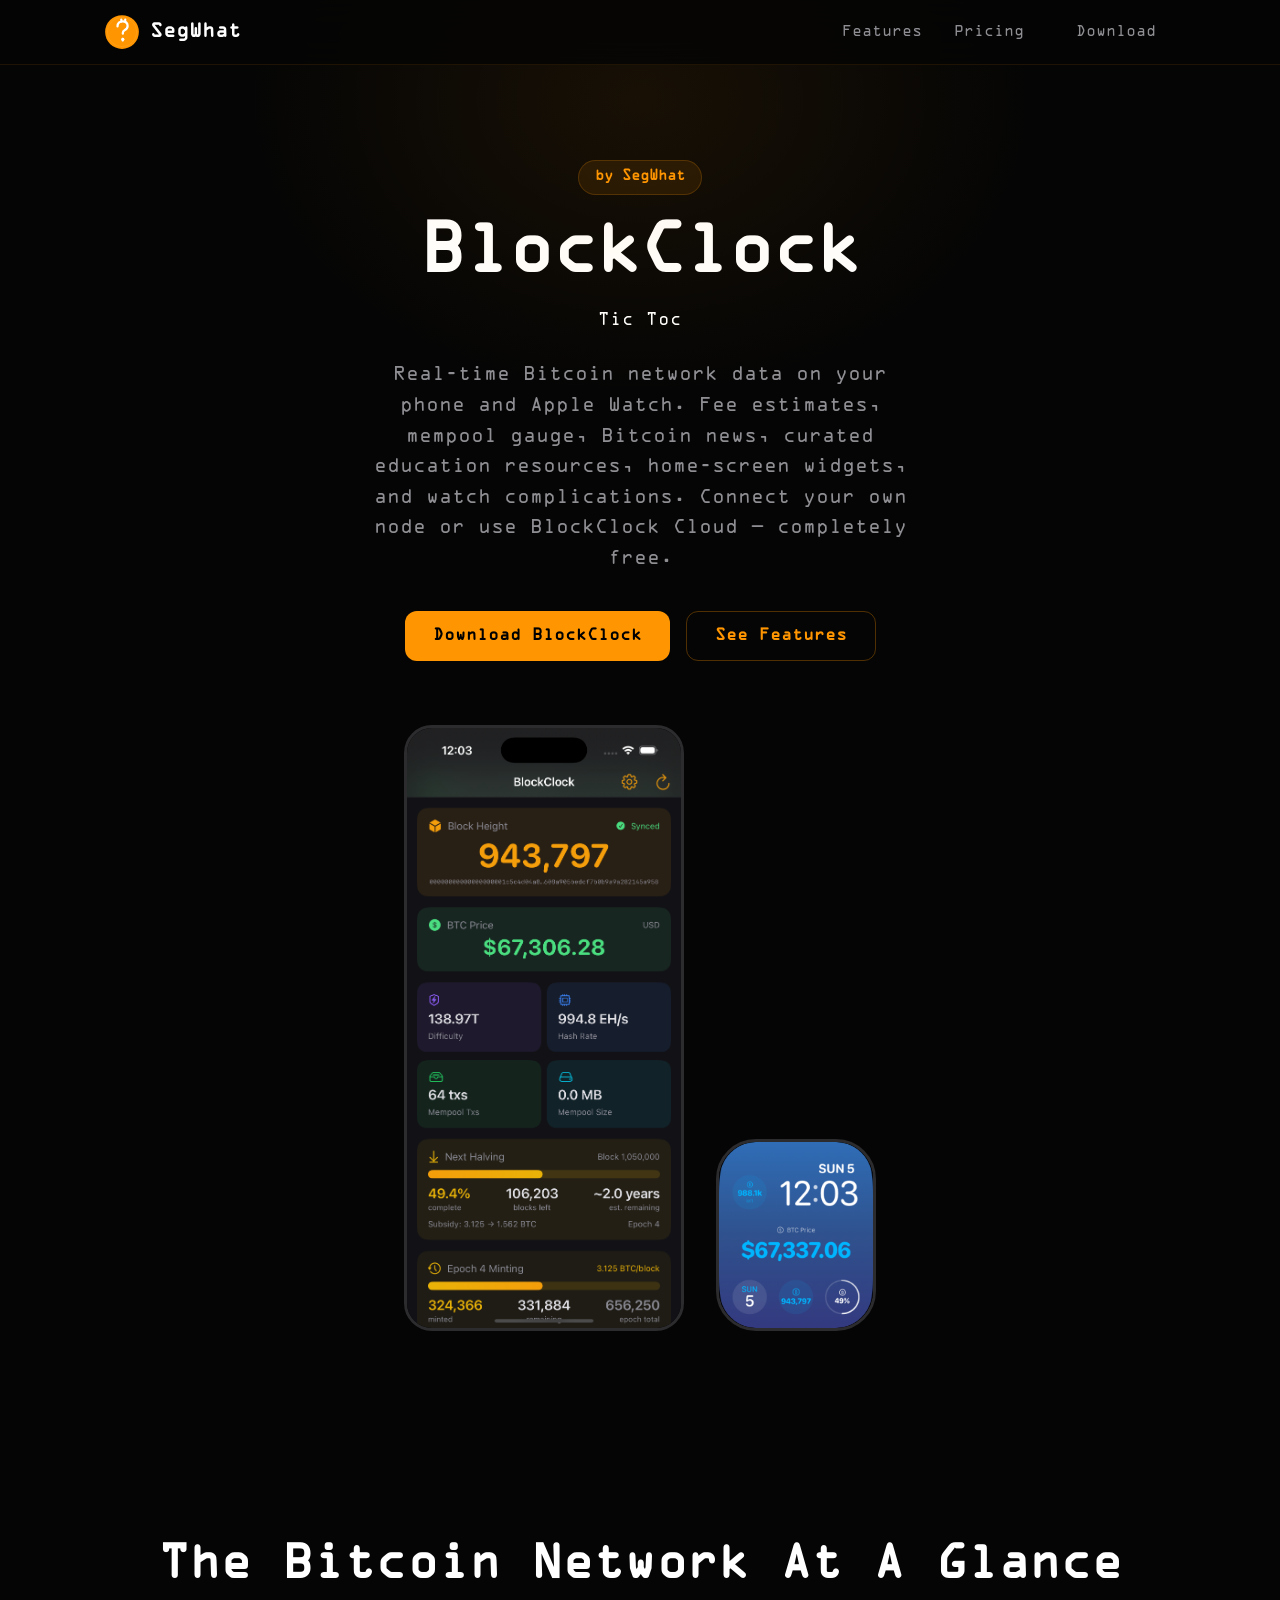
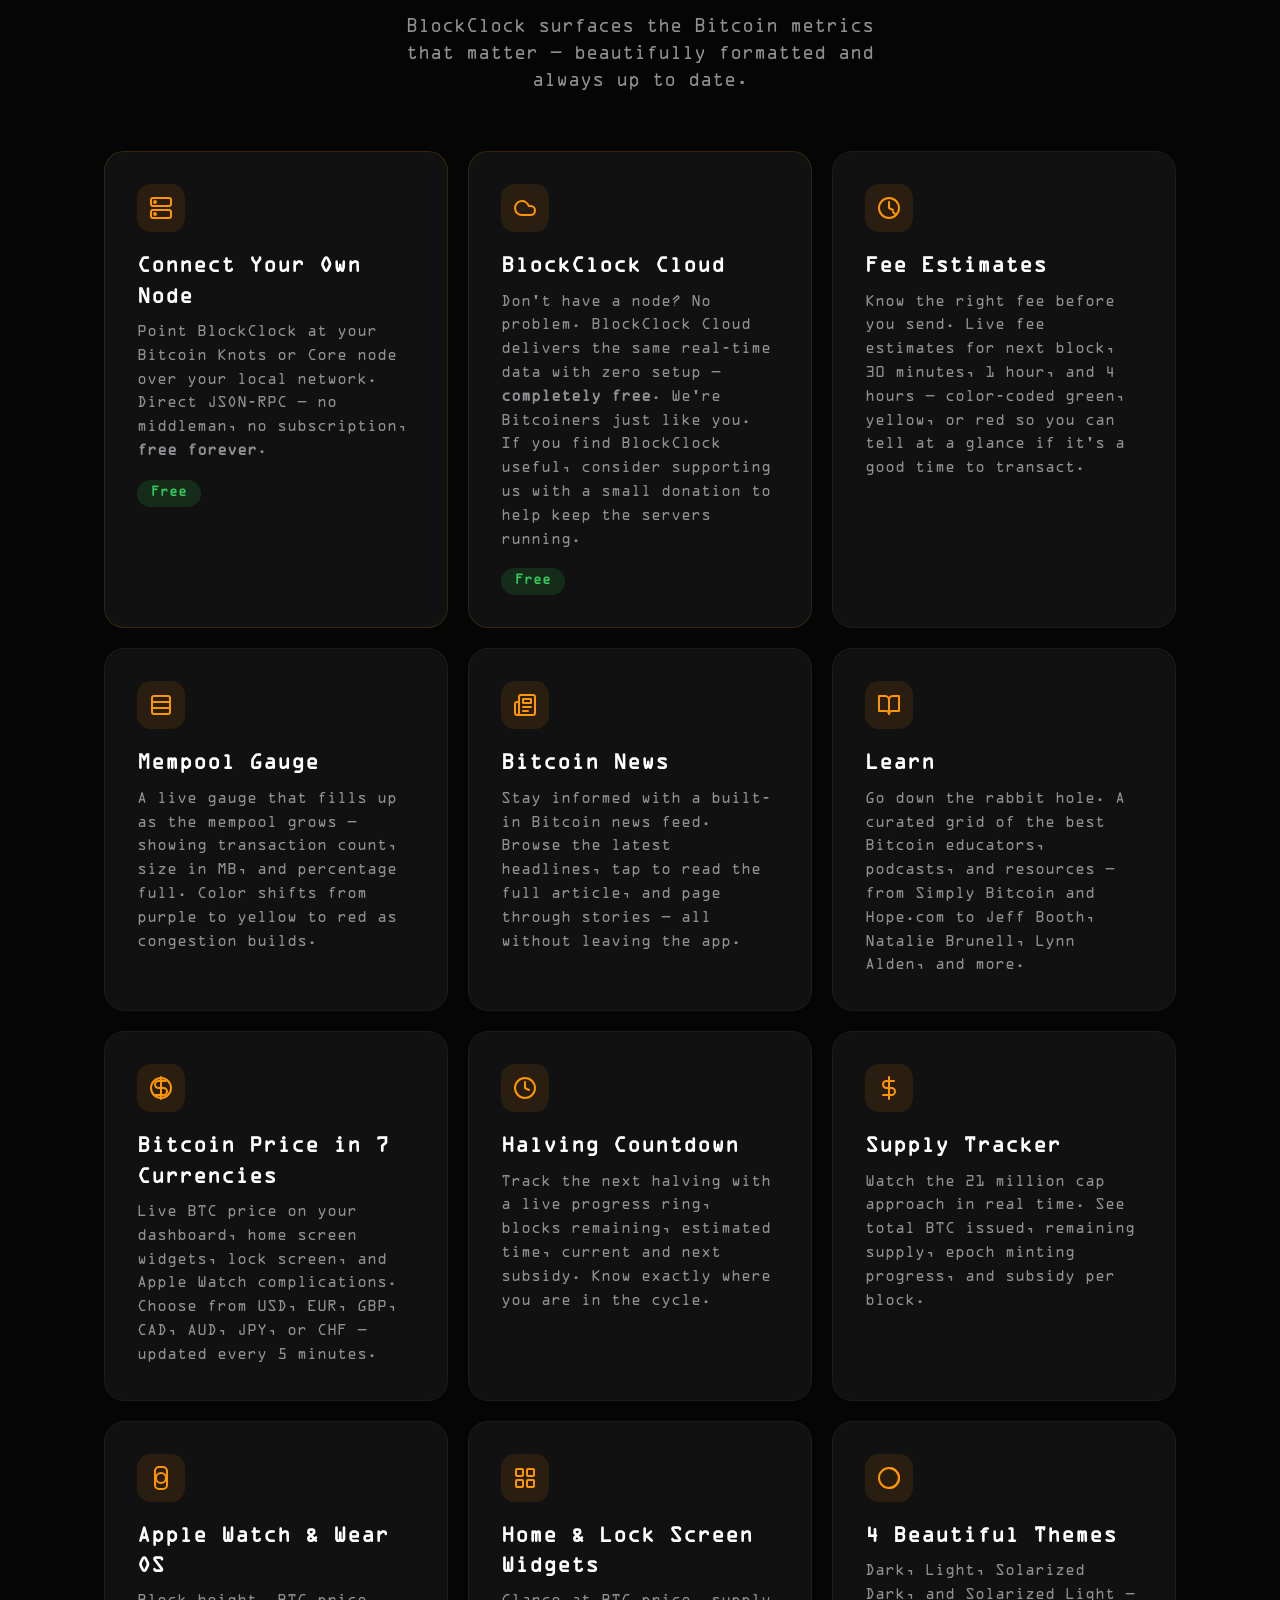
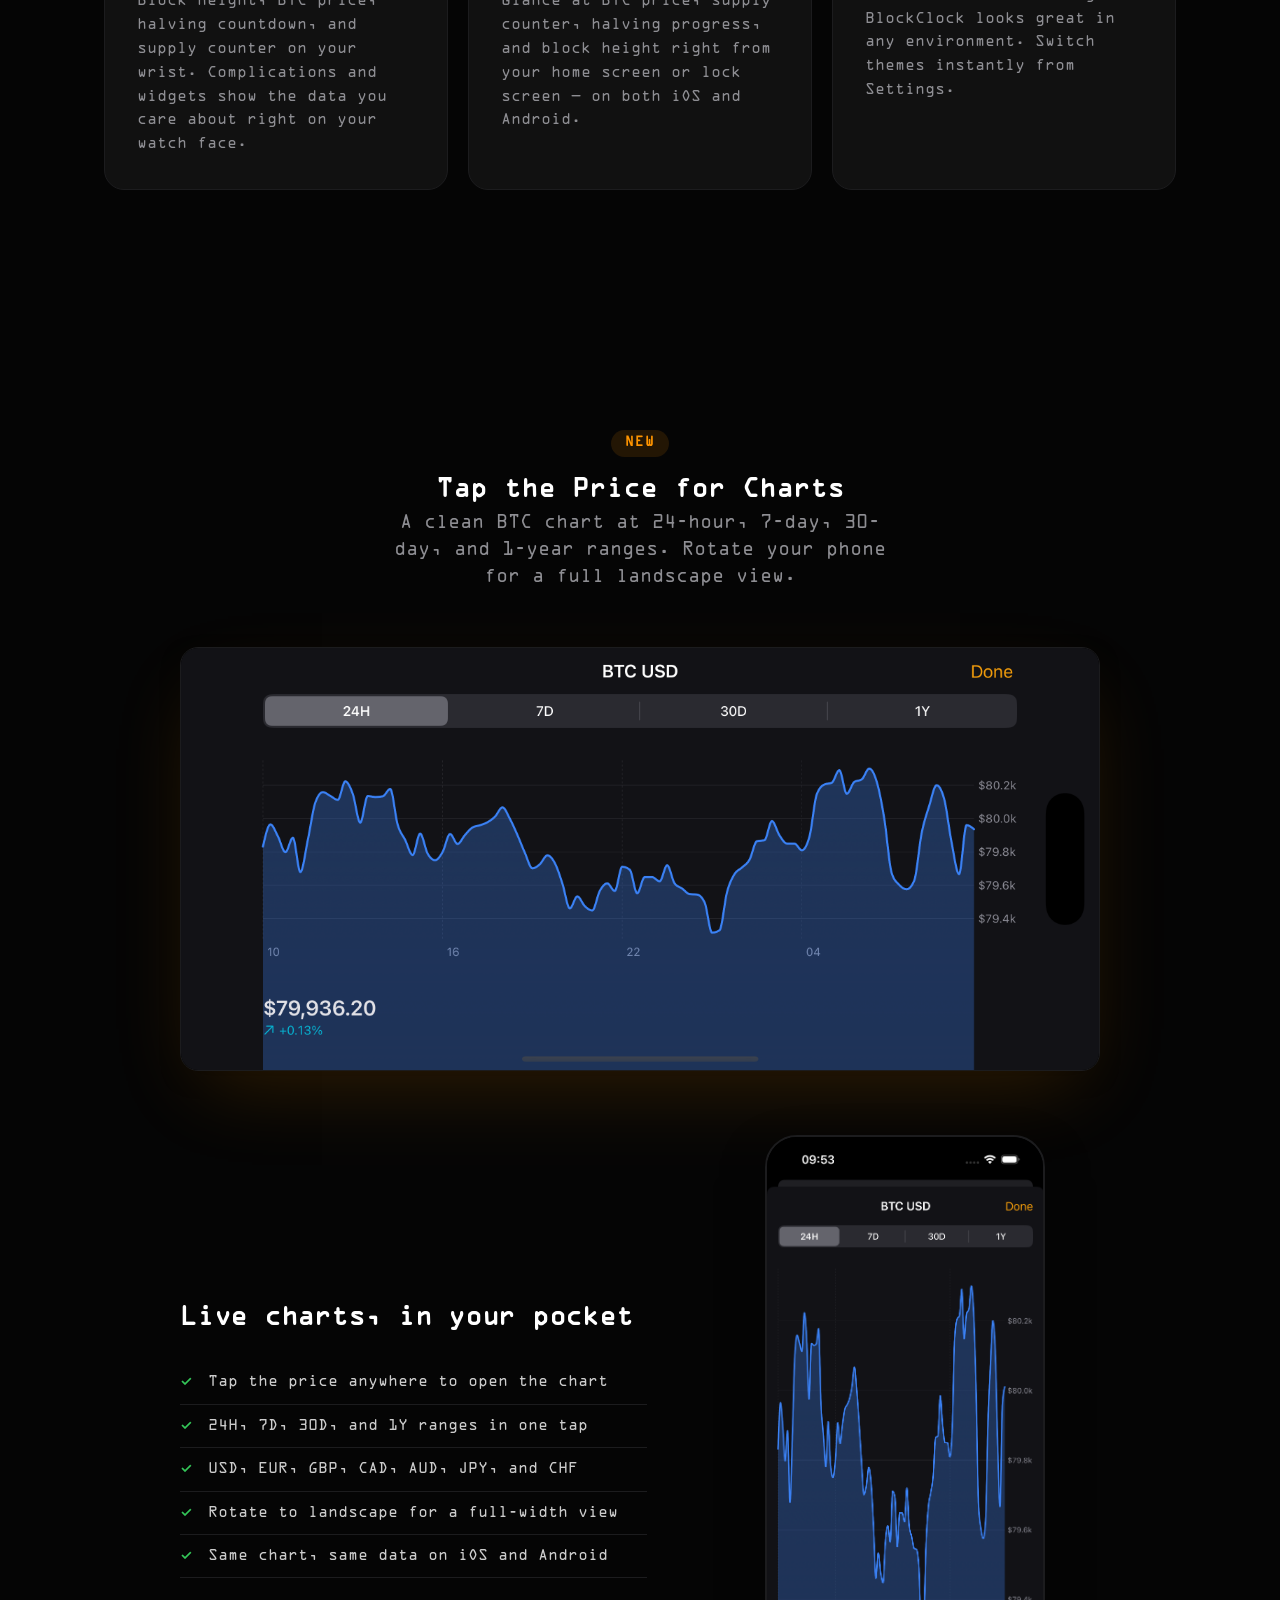
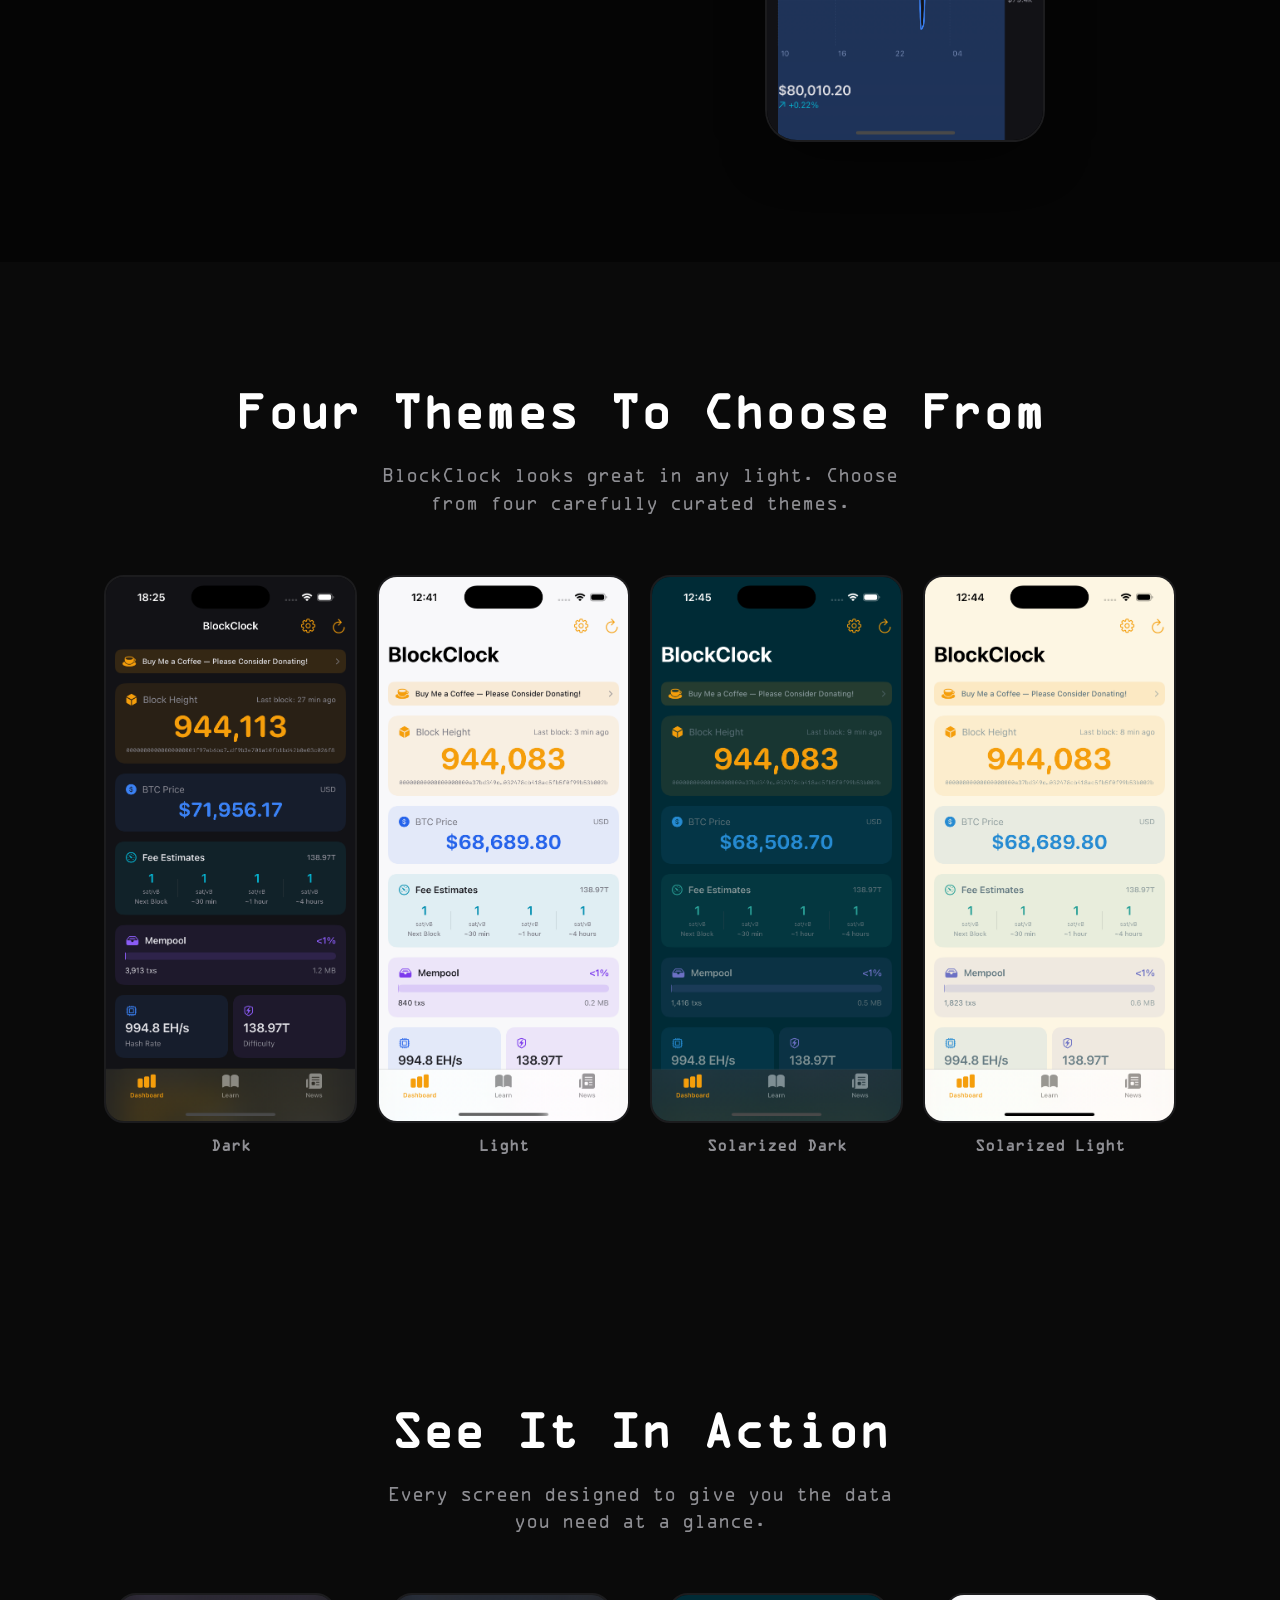
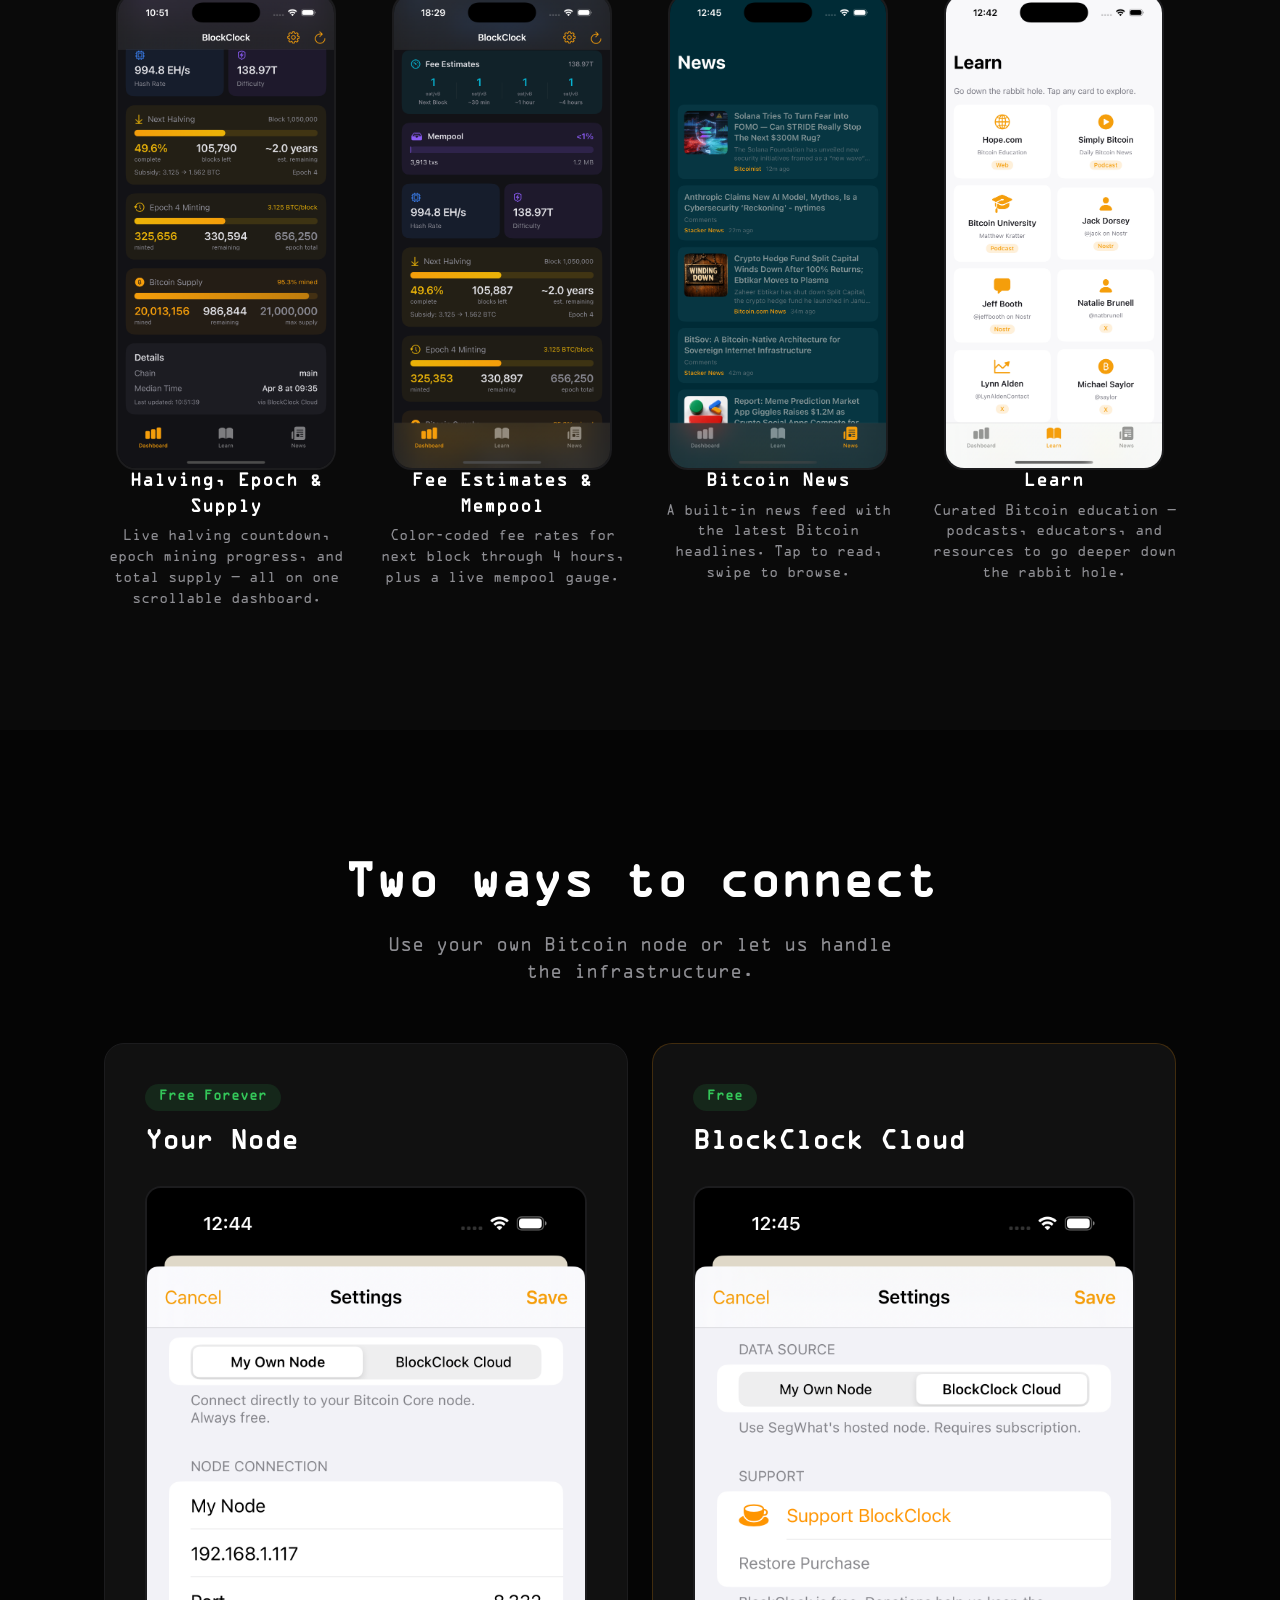
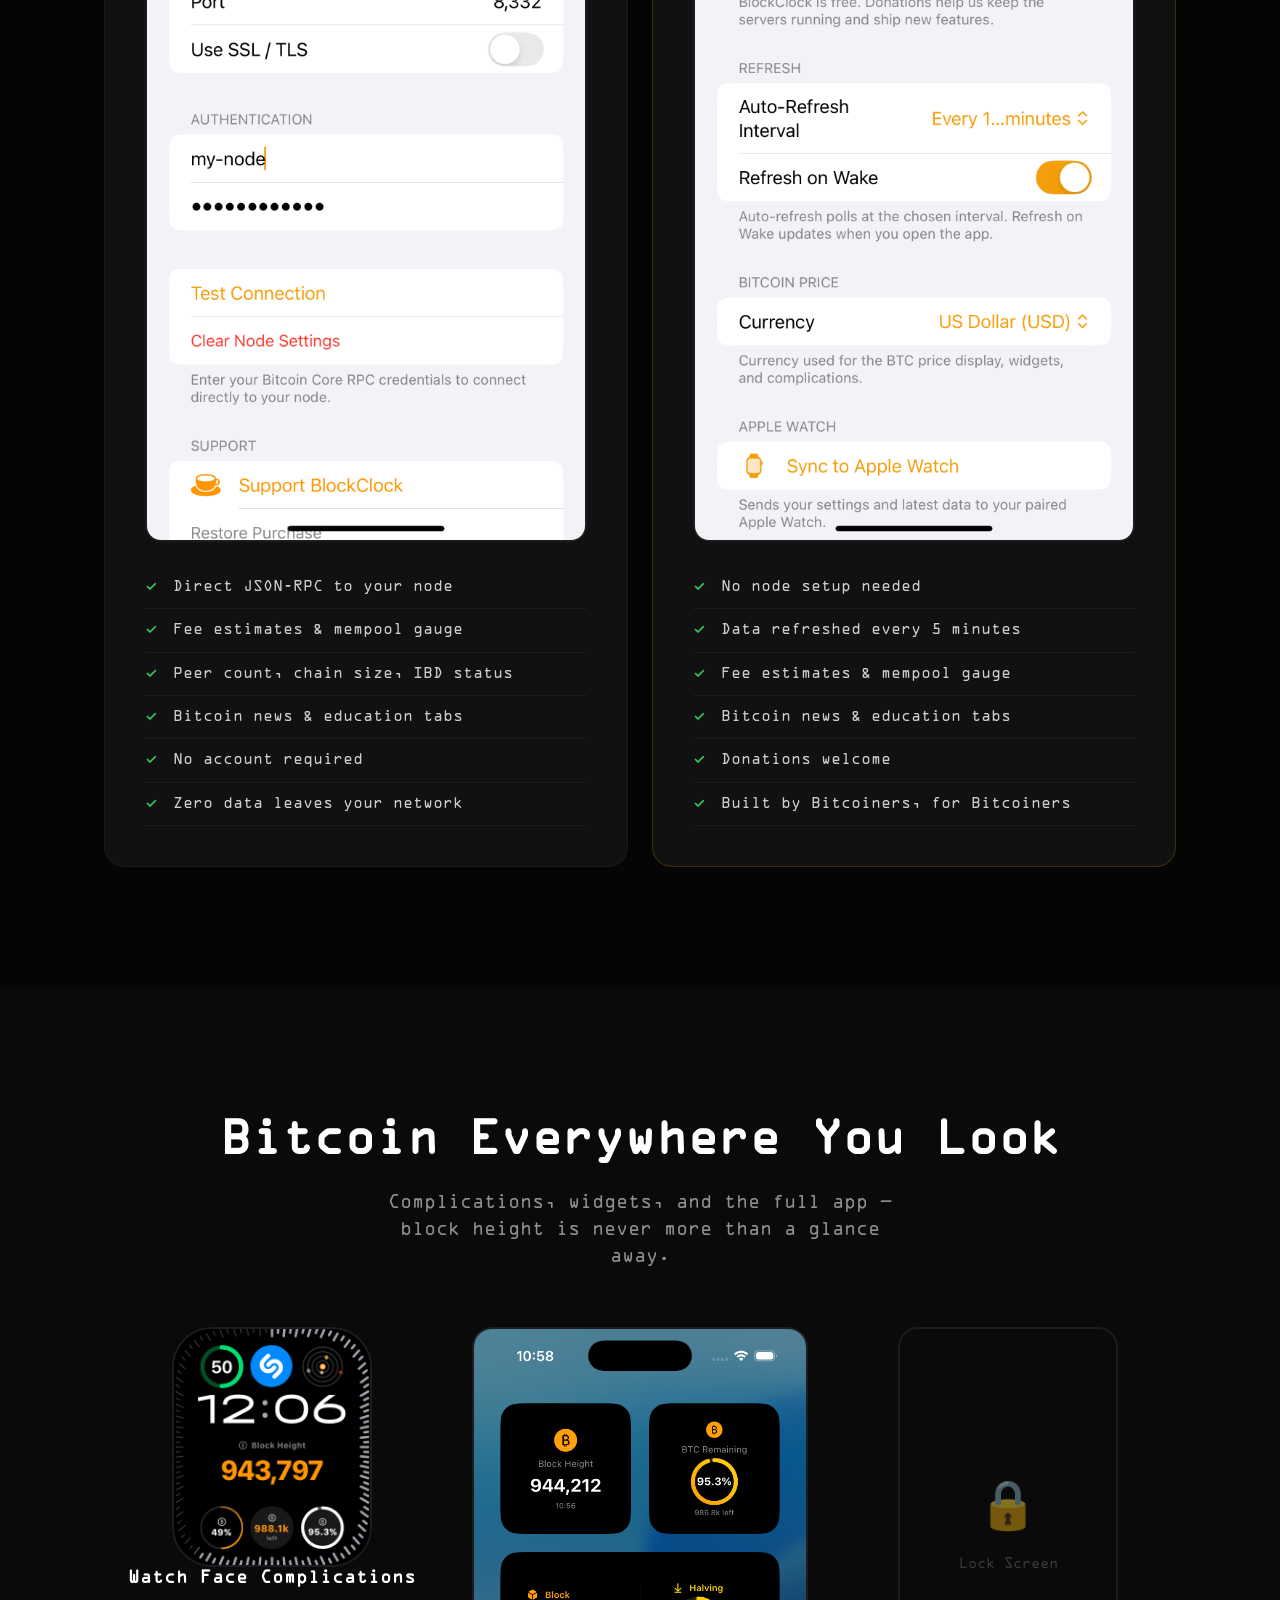
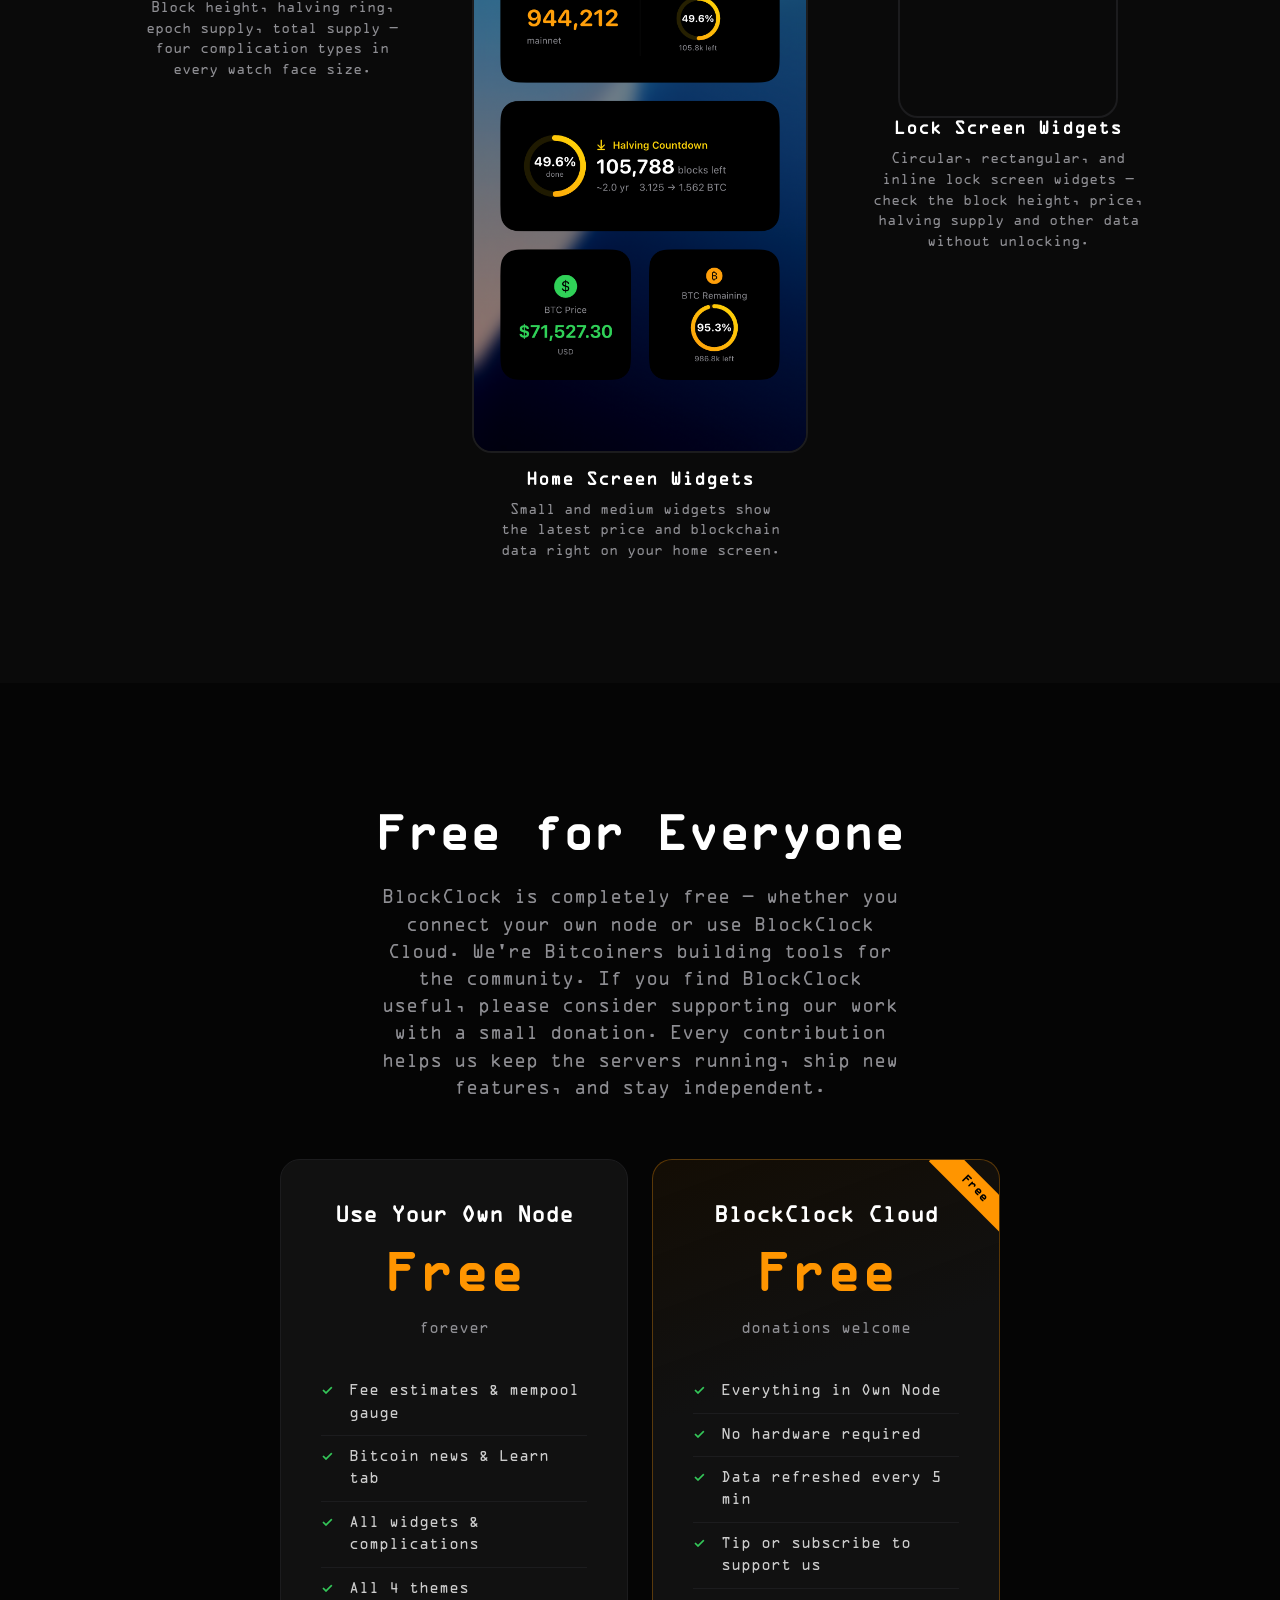
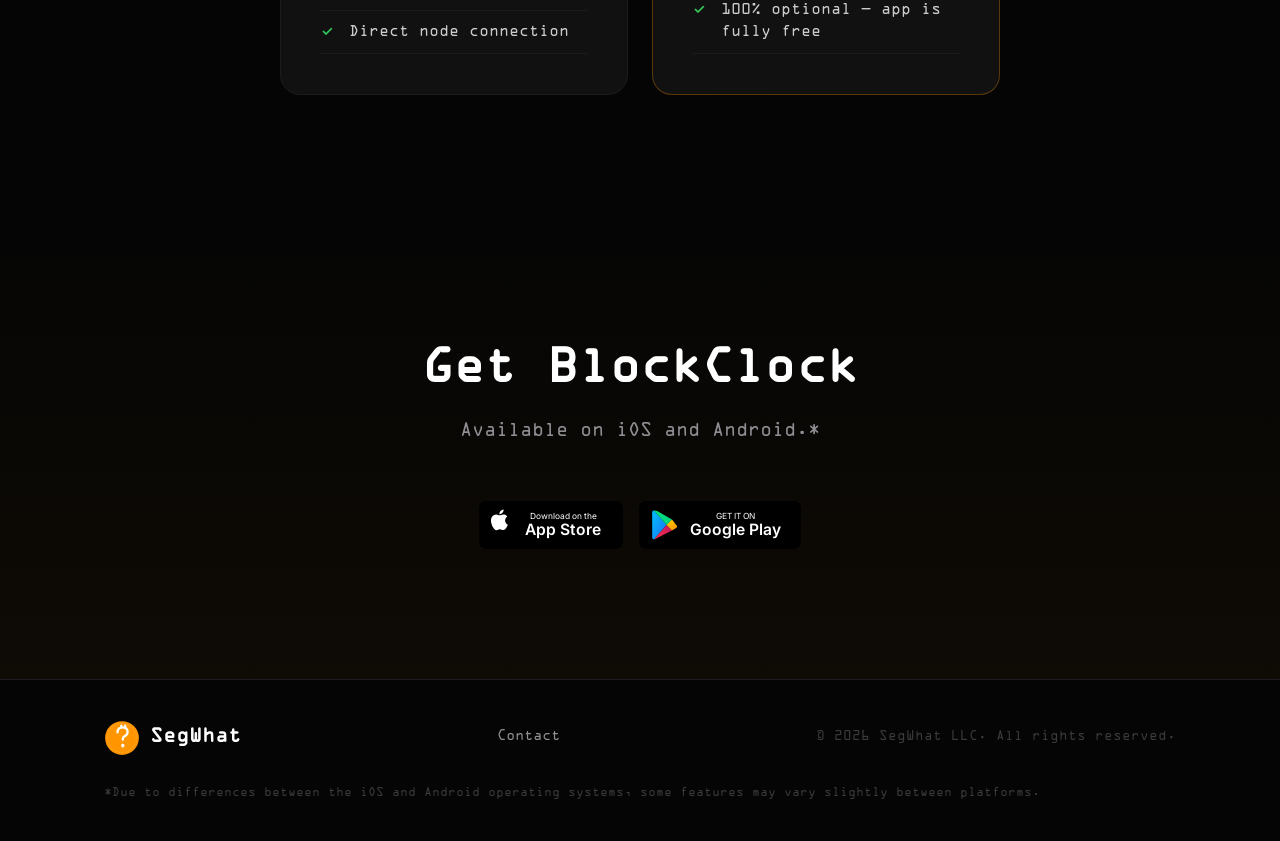
==== commit 274a1438: "Add Price Chart section highlighting the new BTC chart feature New section between the features grid" ====
--- a/index.html
+++ b/index.html
@@ -266,6 +266,36 @@
                     <h3>4 Beautiful Themes</h3>
                     <p>Dark, Light, Solarized Dark, and Solarized Light — BlockClock looks great in any
                         environment. Switch themes instantly from Settings.</p>
+                </div>
+            </div>
+        </div>
+    </section>
+
+    <!-- Price Chart -->
+    <section id="price-chart" class="price-chart">
+        <div class="container">
+            <span class="section-eyebrow">New</span>
+            <h2>Tap the Price for Charts</h2>
+            <p class="section-sub">A clean BTC chart at 24-hour, 7-day, 30-day, and 1-year ranges. Rotate your phone for a full landscape view.</p>
+
+            <div class="chart-landscape">
+                <img src="images/screenshots/horizontal-chart.png"
+                    alt="BTC USD price chart in landscape — 24H view, $79,936.20 +0.13%">
+            </div>
+
+            <div class="chart-detail">
+                <div class="chart-detail-text">
+                    <h3>Live charts, in your pocket</h3>
+                    <ul class="check-list">
+                        <li>Tap the price anywhere to open the chart</li>
+                        <li>24H, 7D, 30D, and 1Y ranges in one tap</li>
+                        <li>USD, EUR, GBP, CAD, AUD, JPY, and CHF</li>
+                        <li>Rotate to landscape for a full-width view</li>
+                        <li>Same chart, same data on iOS and Android</li>
+                    </ul>
+                </div>
+                <div class="chart-detail-phone">
+                    <img src="images/screenshots/vertical-chart.png" alt="BTC price chart in portrait on iPhone">
                 </div>
             </div>
         </div>
--- a/css/style.css
+++ b/css/style.css
@@ -182,6 +182,70 @@
 }
 .tag-free { background: rgba(52, 199, 89, 0.15); color: #34C759; }
 .tag-cloud { background: rgba(255, 149, 0, 0.15); color: #FF9500; }
+
+/* ── Price Chart ──────────────────────────── */
+.price-chart { padding: 120px 0; background: #050505; }
+.section-eyebrow {
+    display: inline-block;
+    padding: 4px 14px;
+    border-radius: 999px;
+    background: rgba(255, 149, 0, 0.12);
+    color: #FF9500;
+    font-size: 12px;
+    font-weight: 700;
+    letter-spacing: 0.08em;
+    text-transform: uppercase;
+    margin-bottom: 14px;
+}
+.price-chart .container { text-align: center; }
+.price-chart .section-sub { margin-bottom: 56px; }
+.chart-landscape {
+    margin: 0 auto 64px;
+    max-width: 920px;
+    border-radius: 18px;
+    overflow: hidden;
+    border: 1px solid #1C1C1E;
+    box-shadow:
+        0 30px 80px -20px rgba(255, 149, 0, 0.18),
+        0 8px 24px -8px rgba(0, 0, 0, 0.6);
+    background: #000;
+    transition: border-color 0.3s, transform 0.3s;
+}
+.chart-landscape:hover {
+    border-color: rgba(255, 149, 0, 0.3);
+    transform: translateY(-2px);
+}
+.chart-landscape img { width: 100%; display: block; }
+.chart-detail {
+    display: grid;
+    grid-template-columns: 1.2fr 1fr;
+    gap: 64px;
+    align-items: center;
+    text-align: left;
+    max-width: 920px;
+    margin: 0 auto;
+}
+.chart-detail-text h3 {
+    font-size: 24px;
+    font-weight: 700;
+    margin-bottom: 24px;
+    letter-spacing: -0.01em;
+}
+.chart-detail-phone {
+    border-radius: 32px;
+    overflow: hidden;
+    border: 2px solid #1C1C1E;
+    max-width: 280px;
+    margin: 0 auto;
+    aspect-ratio: 9 / 19.5;
+    background: #000;
+    box-shadow: 0 20px 60px -20px rgba(0, 0, 0, 0.8);
+}
+.chart-detail-phone img {
+    width: 100%;
+    height: 100%;
+    object-fit: cover;
+}
 
 /* ── Themes ───────────────────────────────── */
 .themes { padding: 120px 0; background: #0A0A0A; }
@@ -303,6 +367,9 @@
     .features-grid { grid-template-columns: 1fr; }
     .themes-grid { grid-template-columns: repeat(2, 1fr); }
     .two-col { grid-template-columns: 1fr; }
+    .chart-detail { grid-template-columns: 1fr; gap: 40px; text-align: center; }
+    .chart-detail-text { max-width: 480px; margin: 0 auto; }
+    .chart-detail-text .check-list { text-align: left; }
     .showcase-grid { grid-template-columns: 1fr; }
     .showcase-grid-phones { grid-template-columns: repeat(2, 1fr); }
     .pricing-grid { grid-template-columns: 1fr; max-width: 400px; }
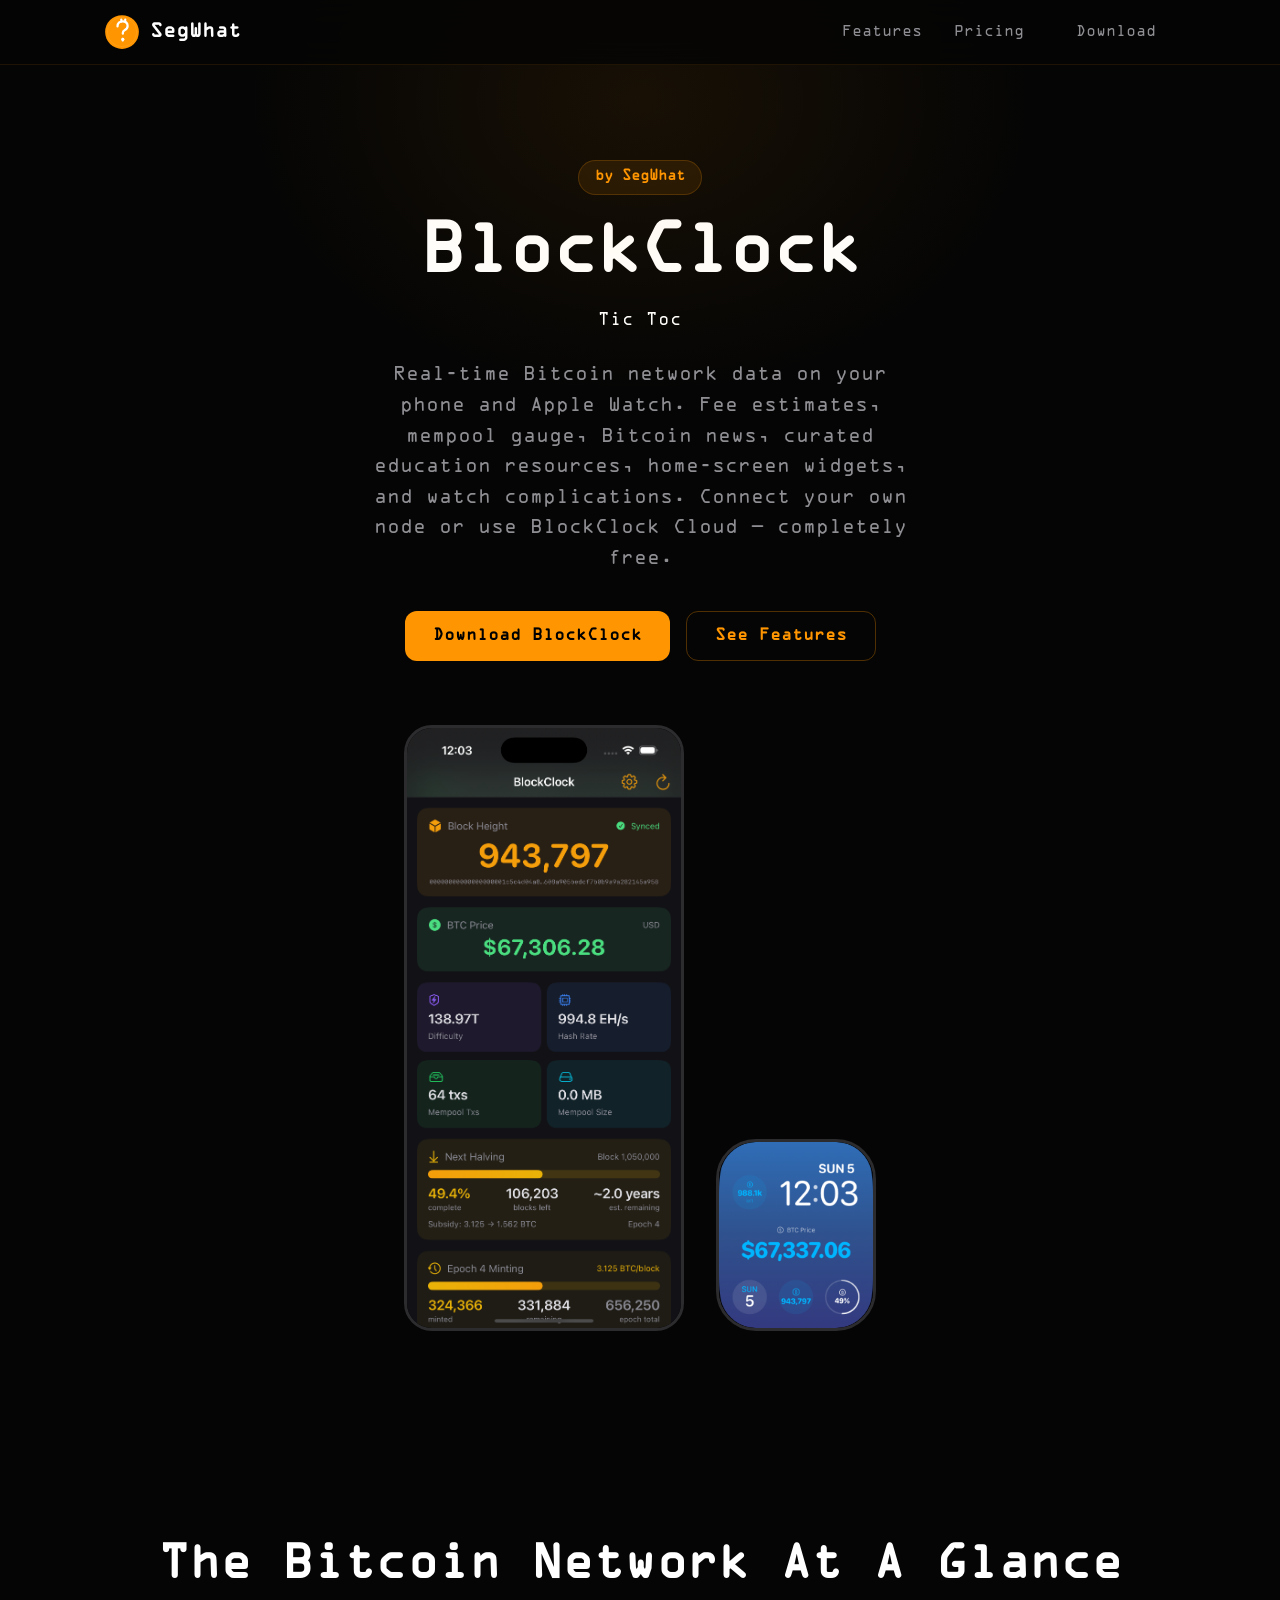
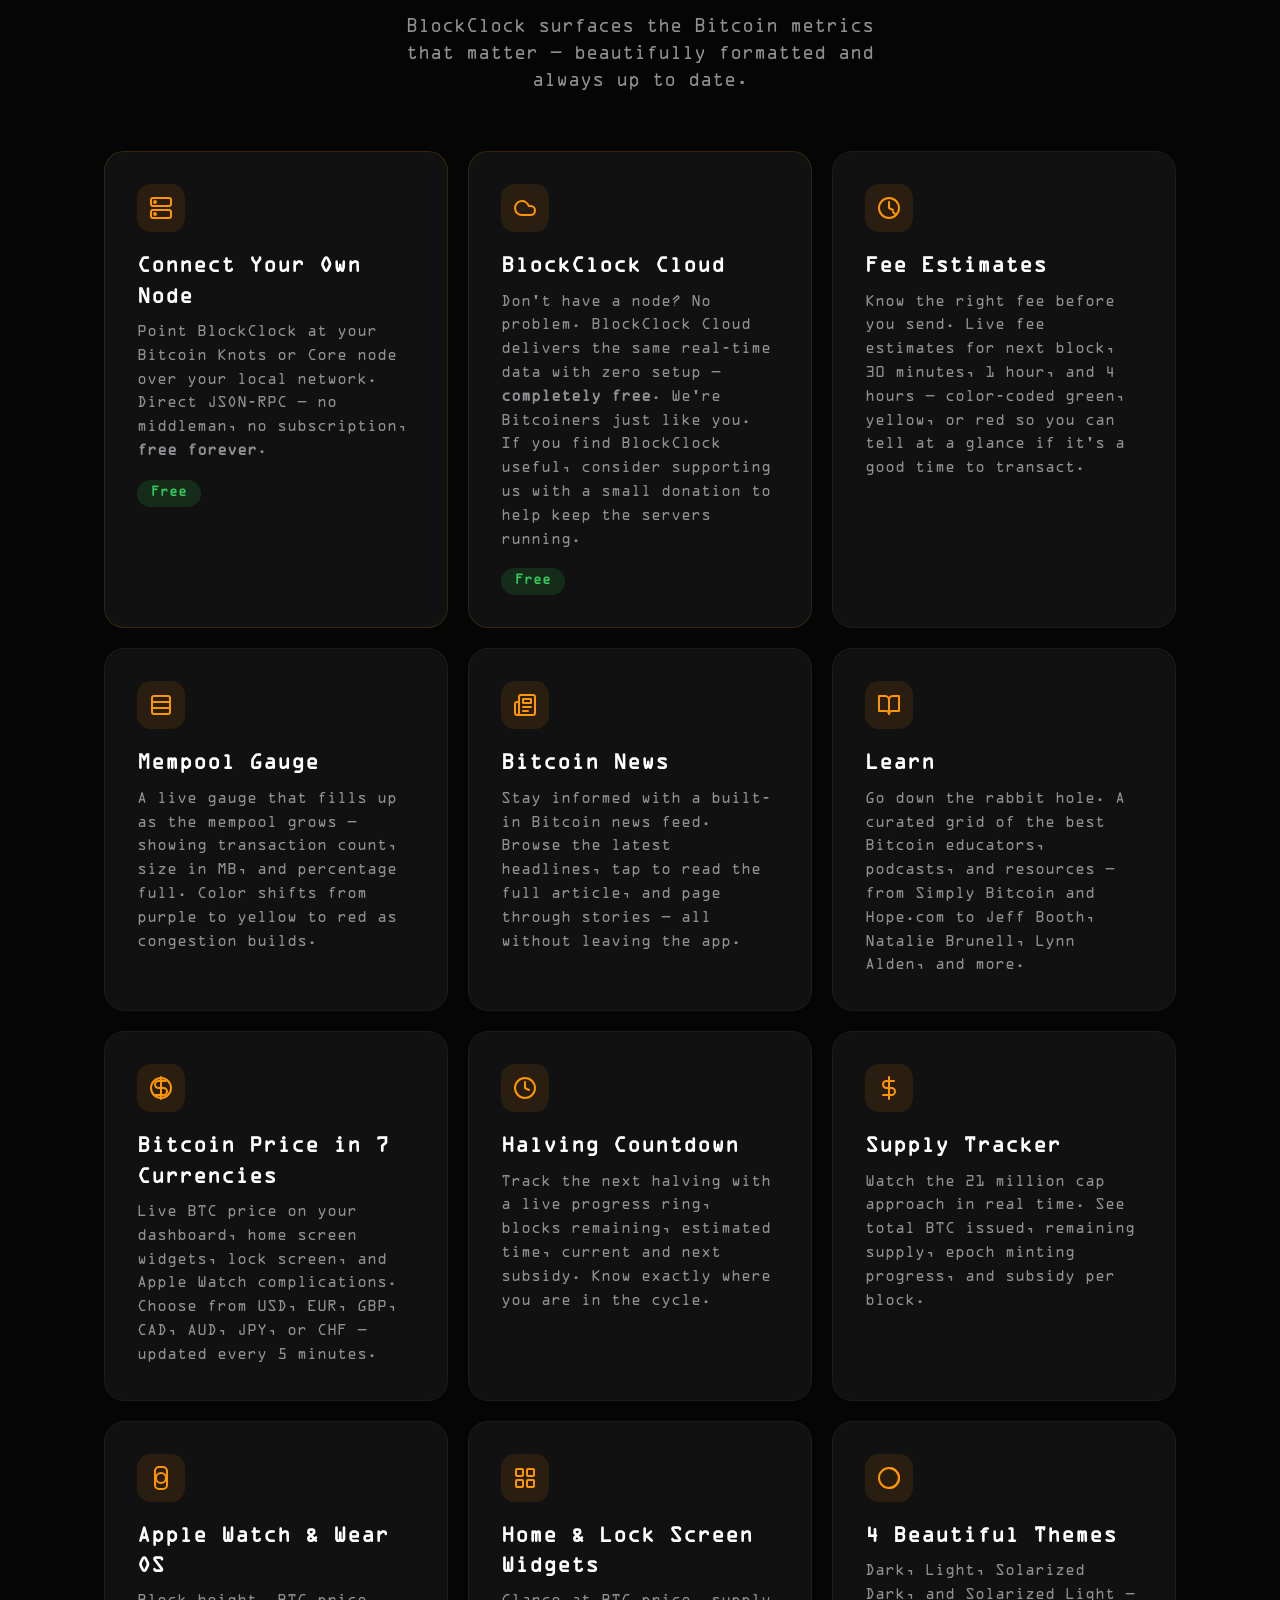
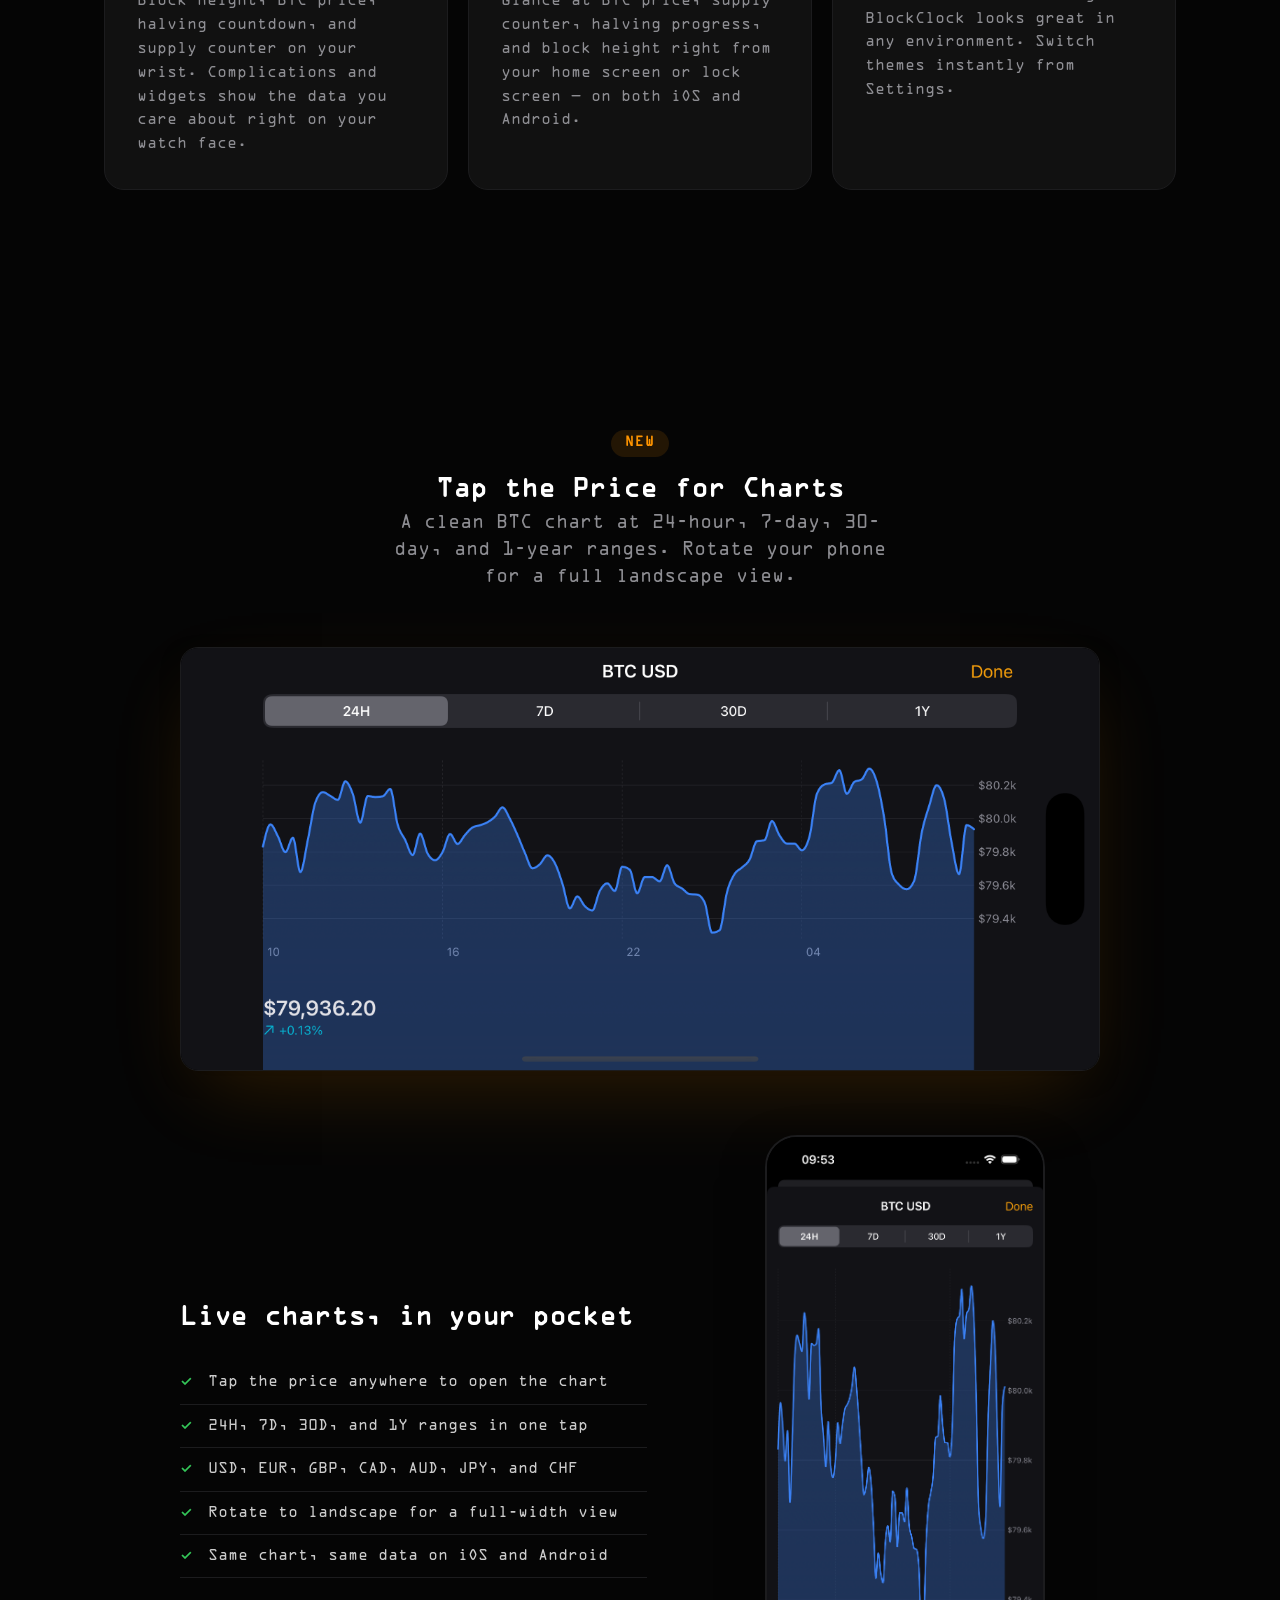
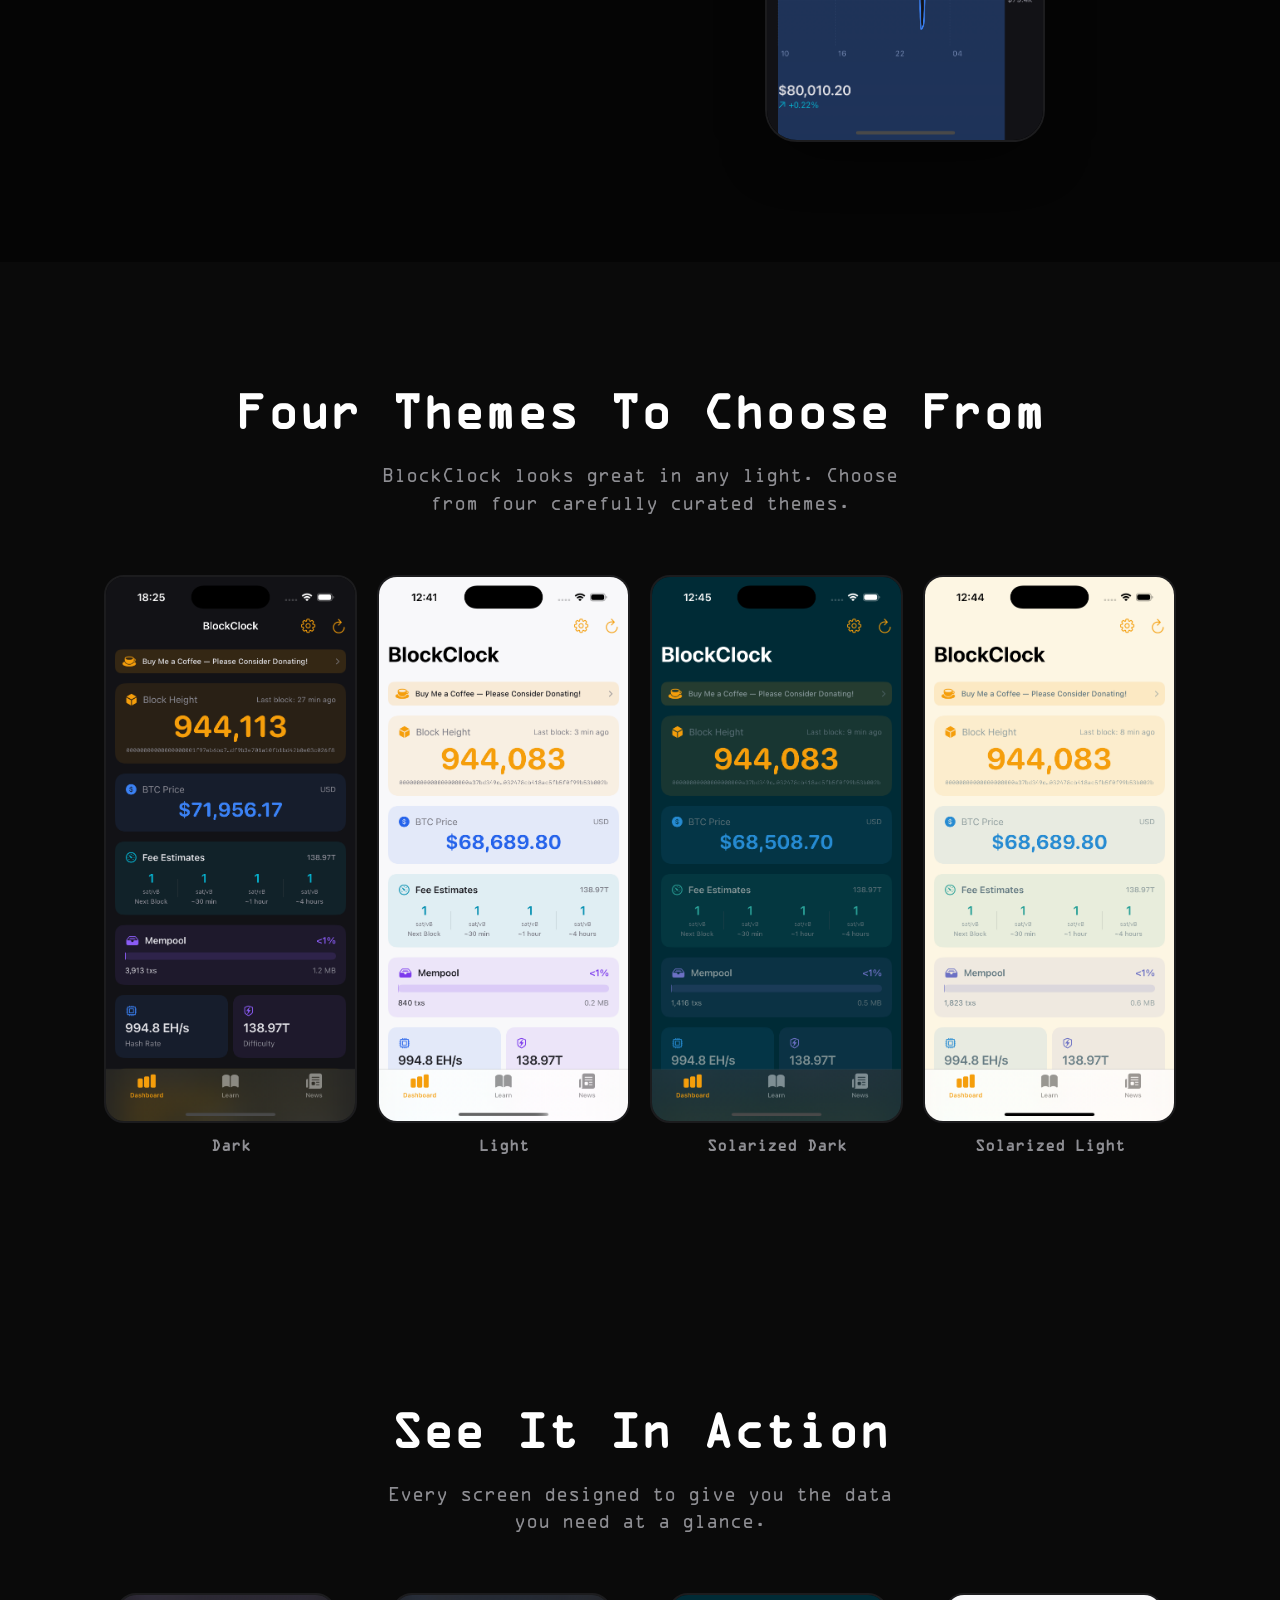
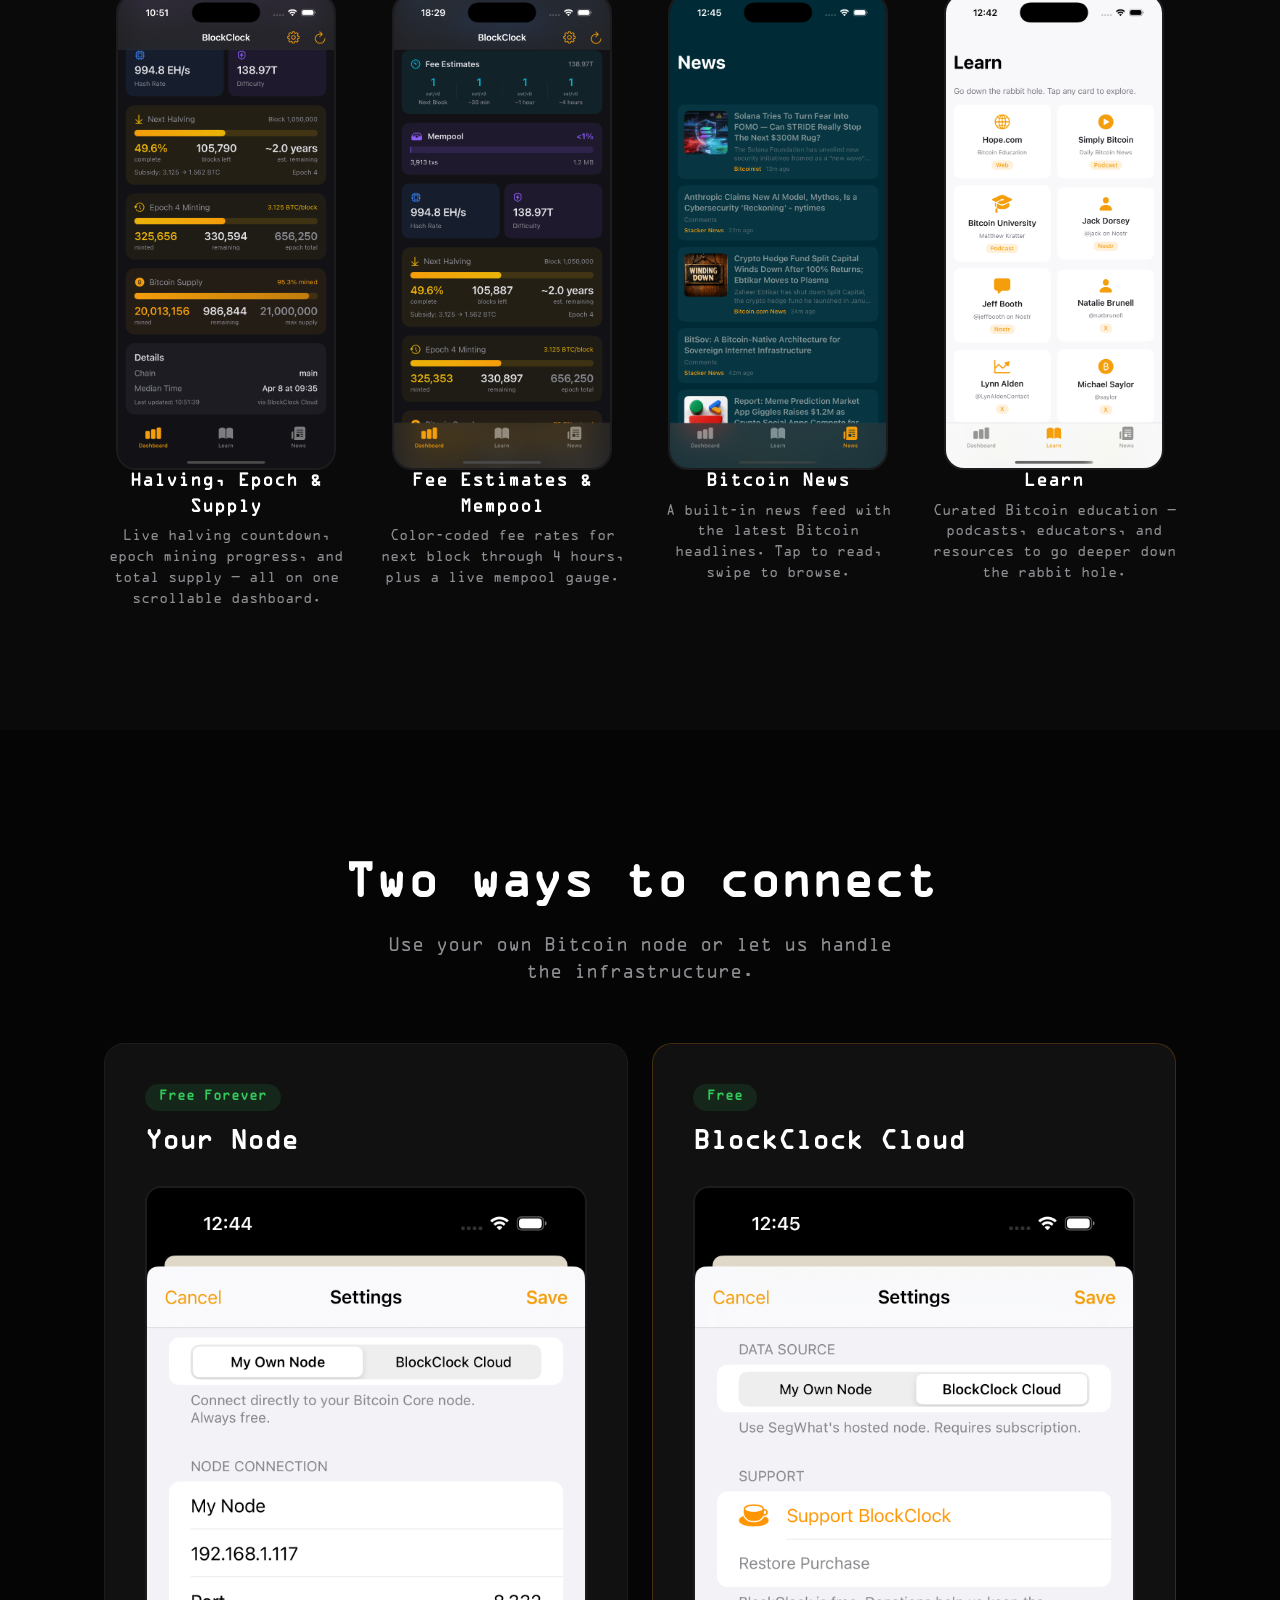
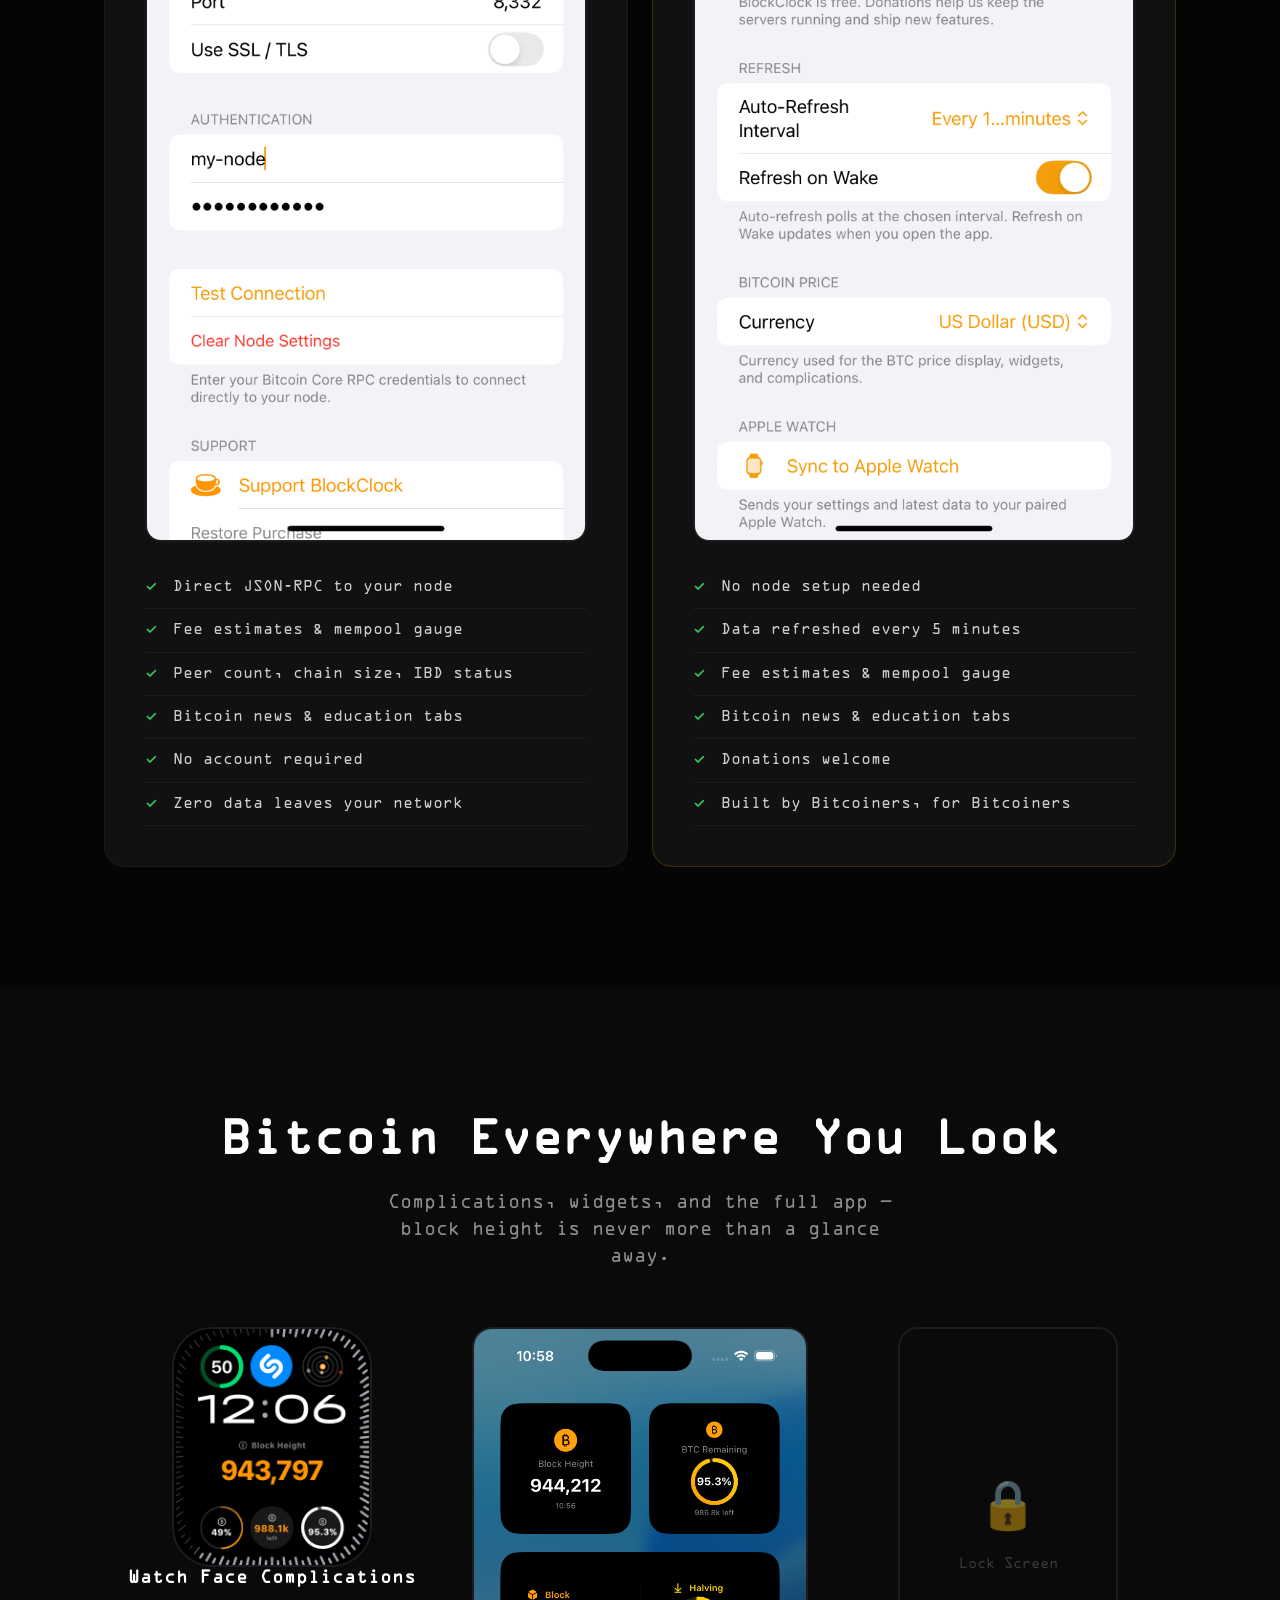
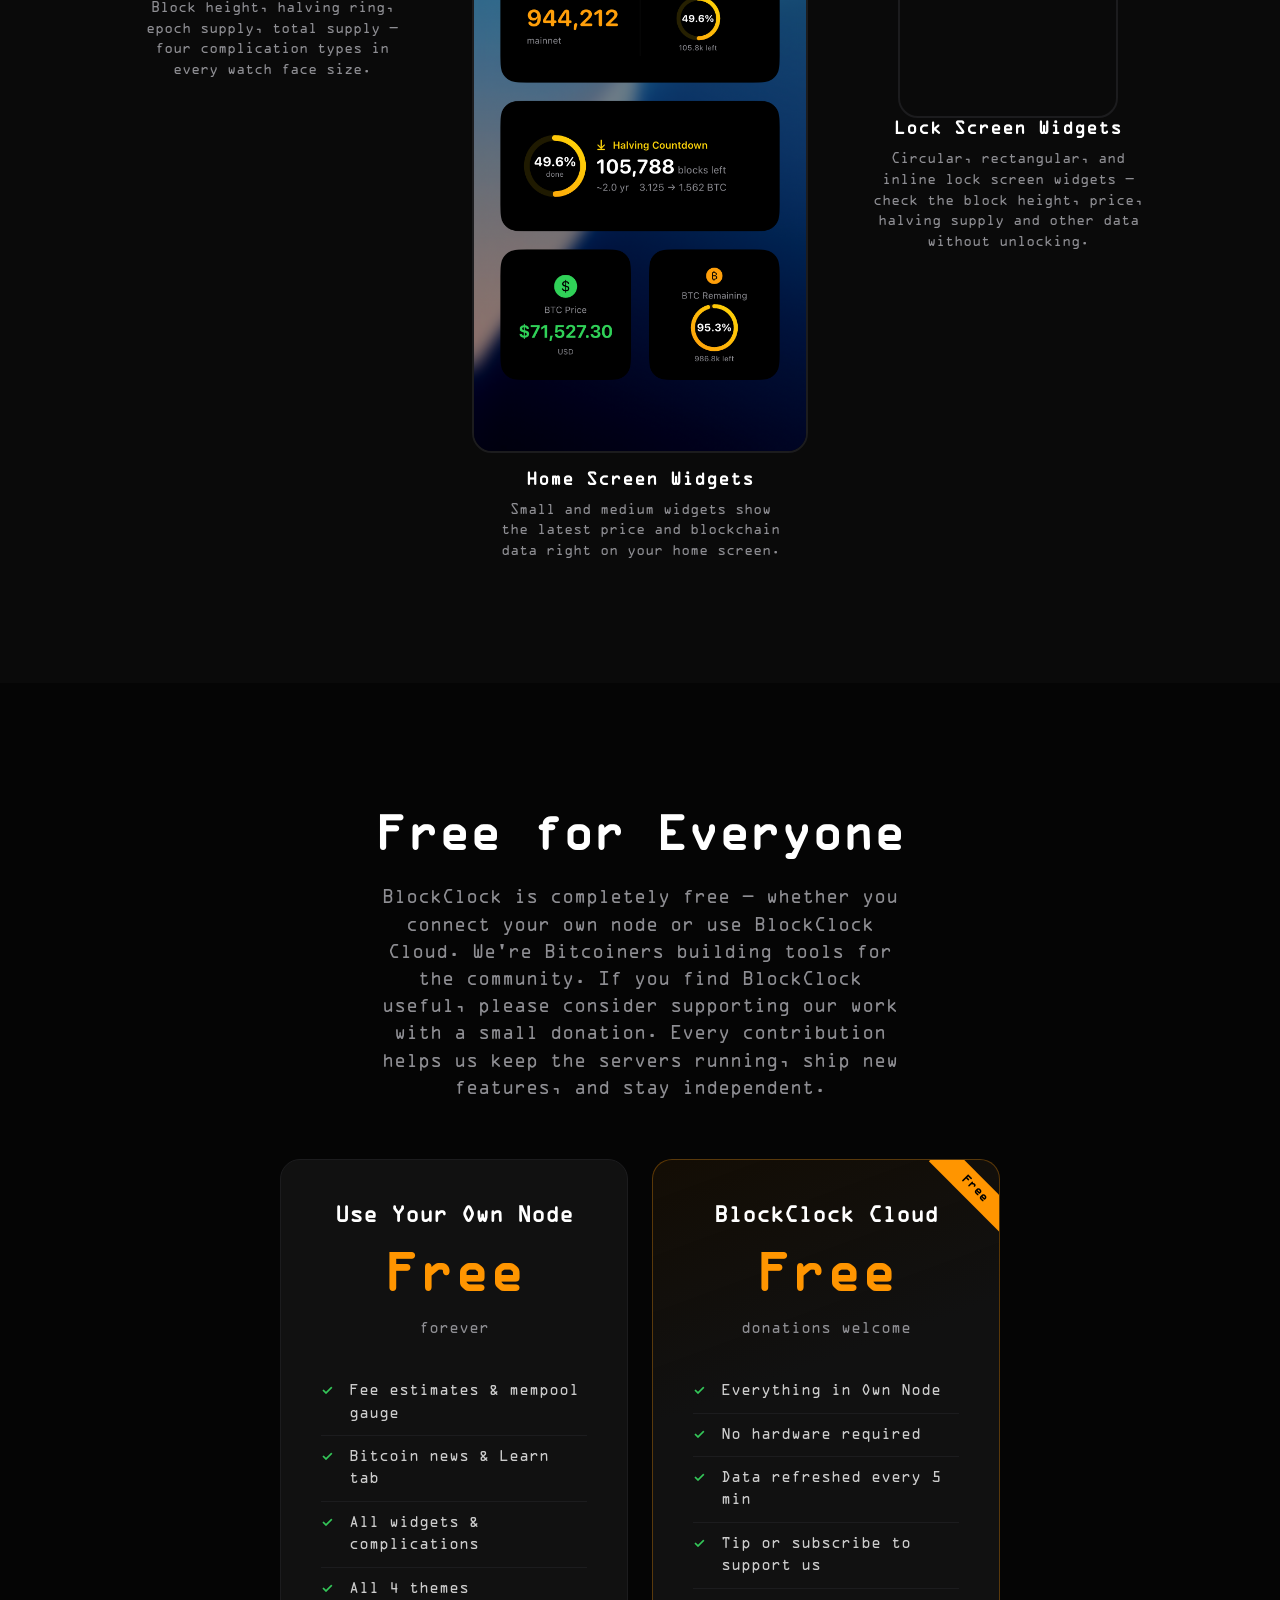
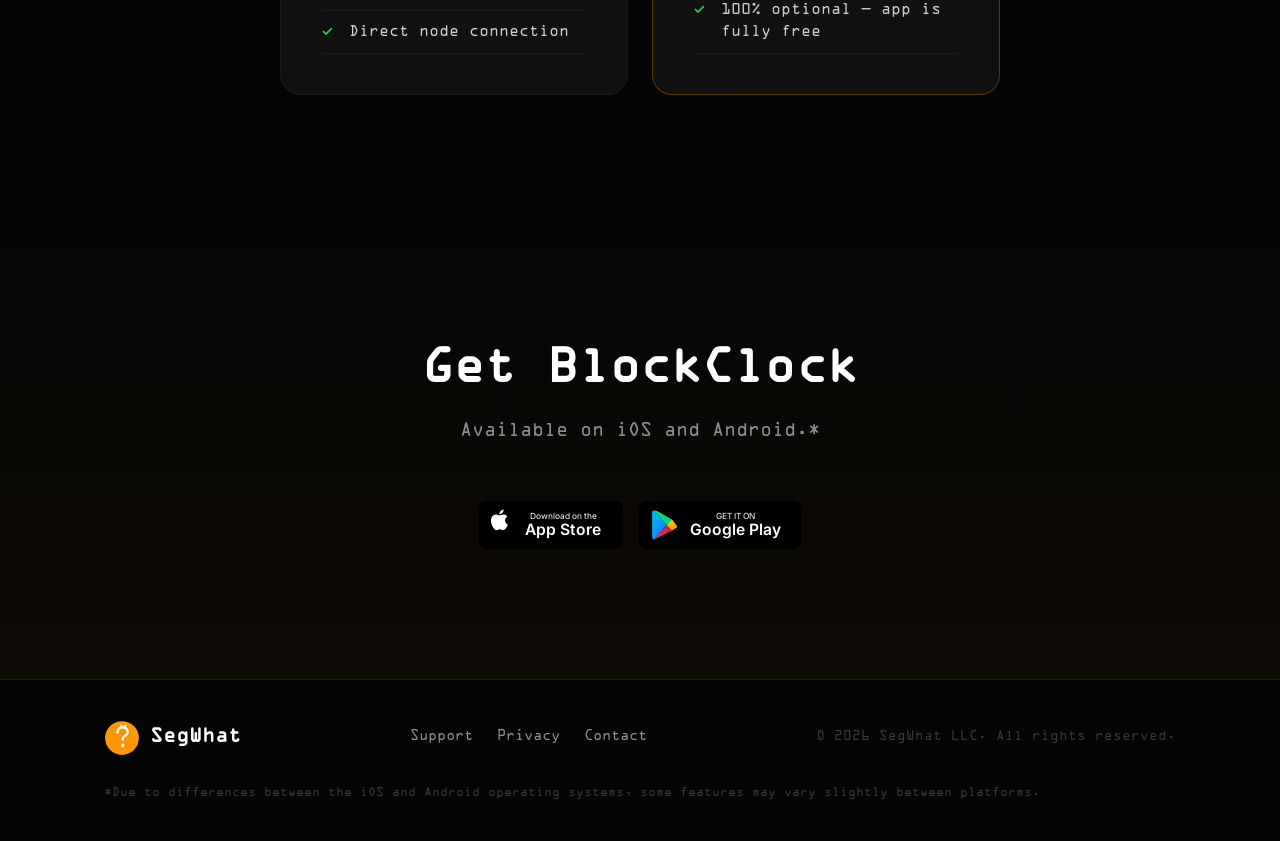
==== commit 5c1f2501: "Add support.html for App Store Connect support URL Comprehensive help page covering: getting started" ====
--- a/index.html
+++ b/index.html
@@ -621,6 +621,8 @@
                 <span class="logo-text">SegWhat</span>
             </div>
             <div class="footer-links">
+                <a href="/support.html">Support</a>
+                <a href="/privacy.html">Privacy</a>
                 <a href="mailto:info@segwhat.com">Contact</a>
             </div>
             <div class="footer-copy">&copy; 2026 SegWhat LLC. All rights reserved.</div>
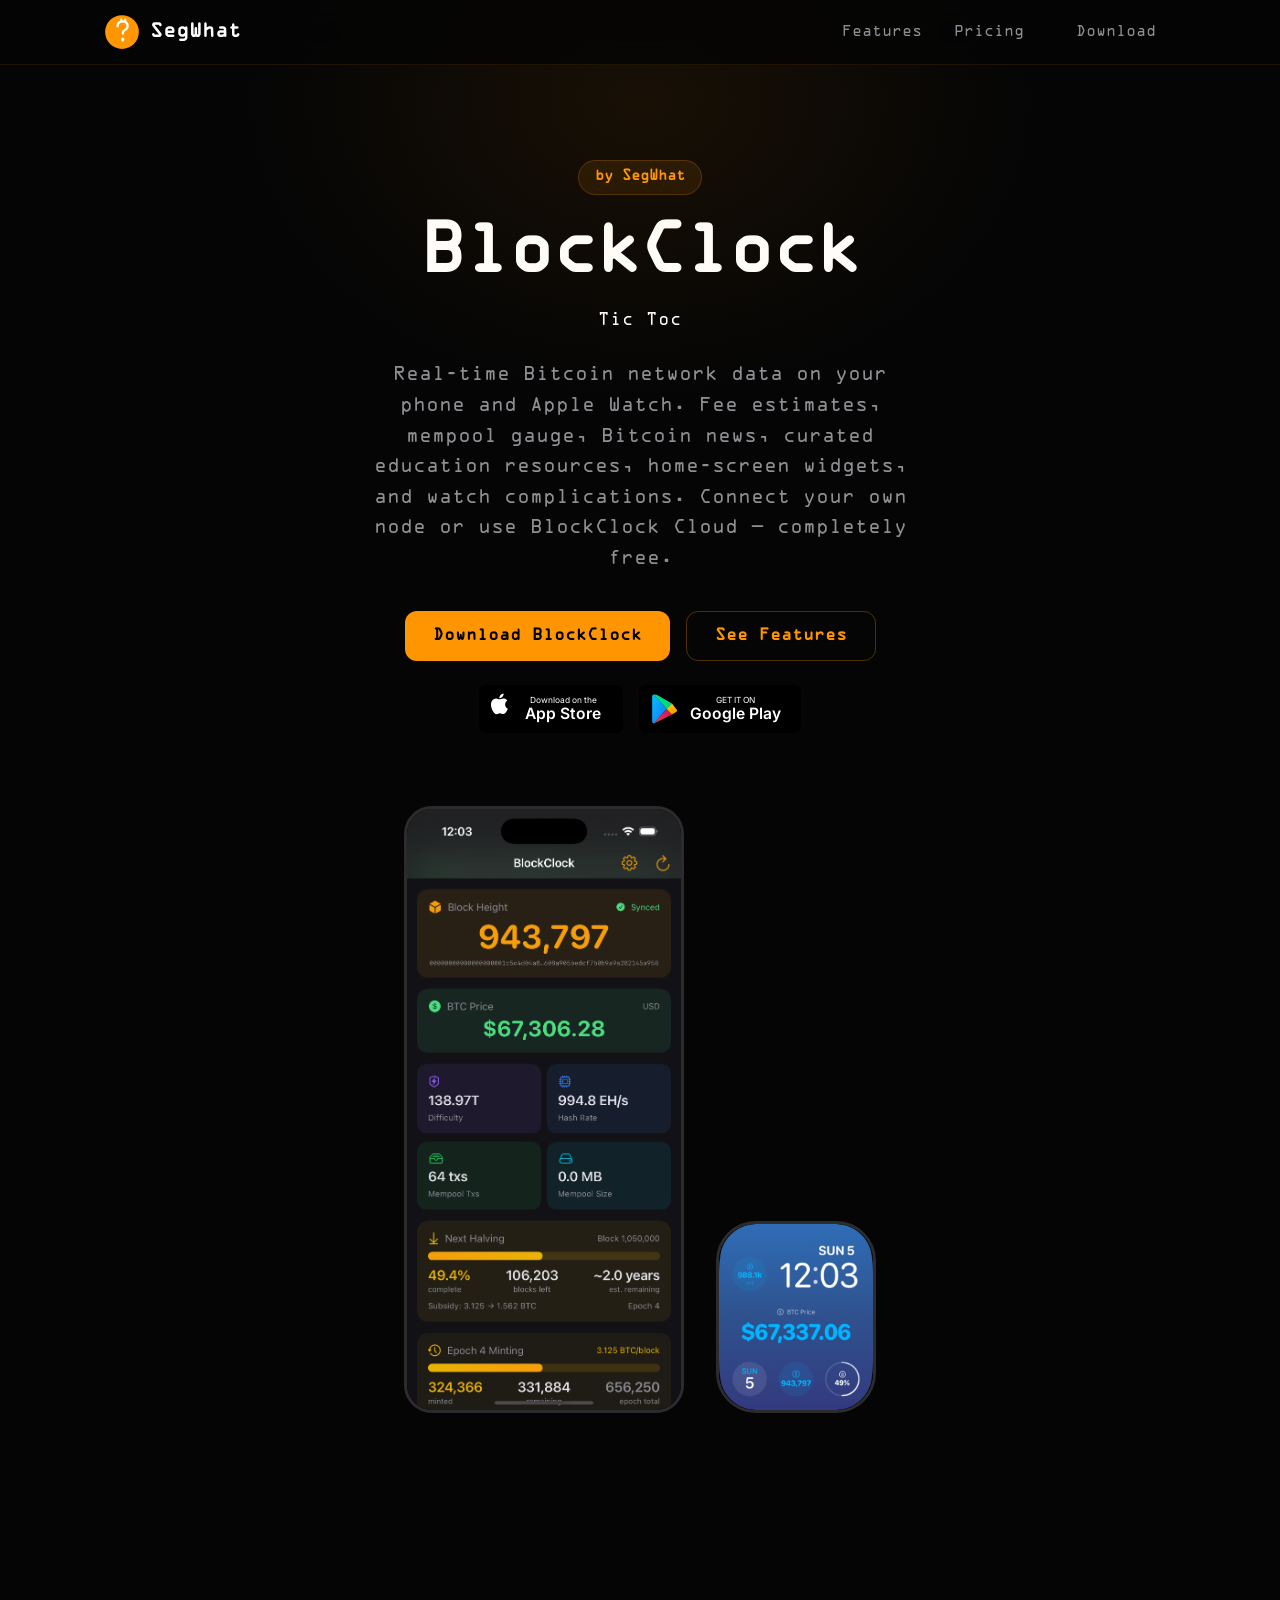
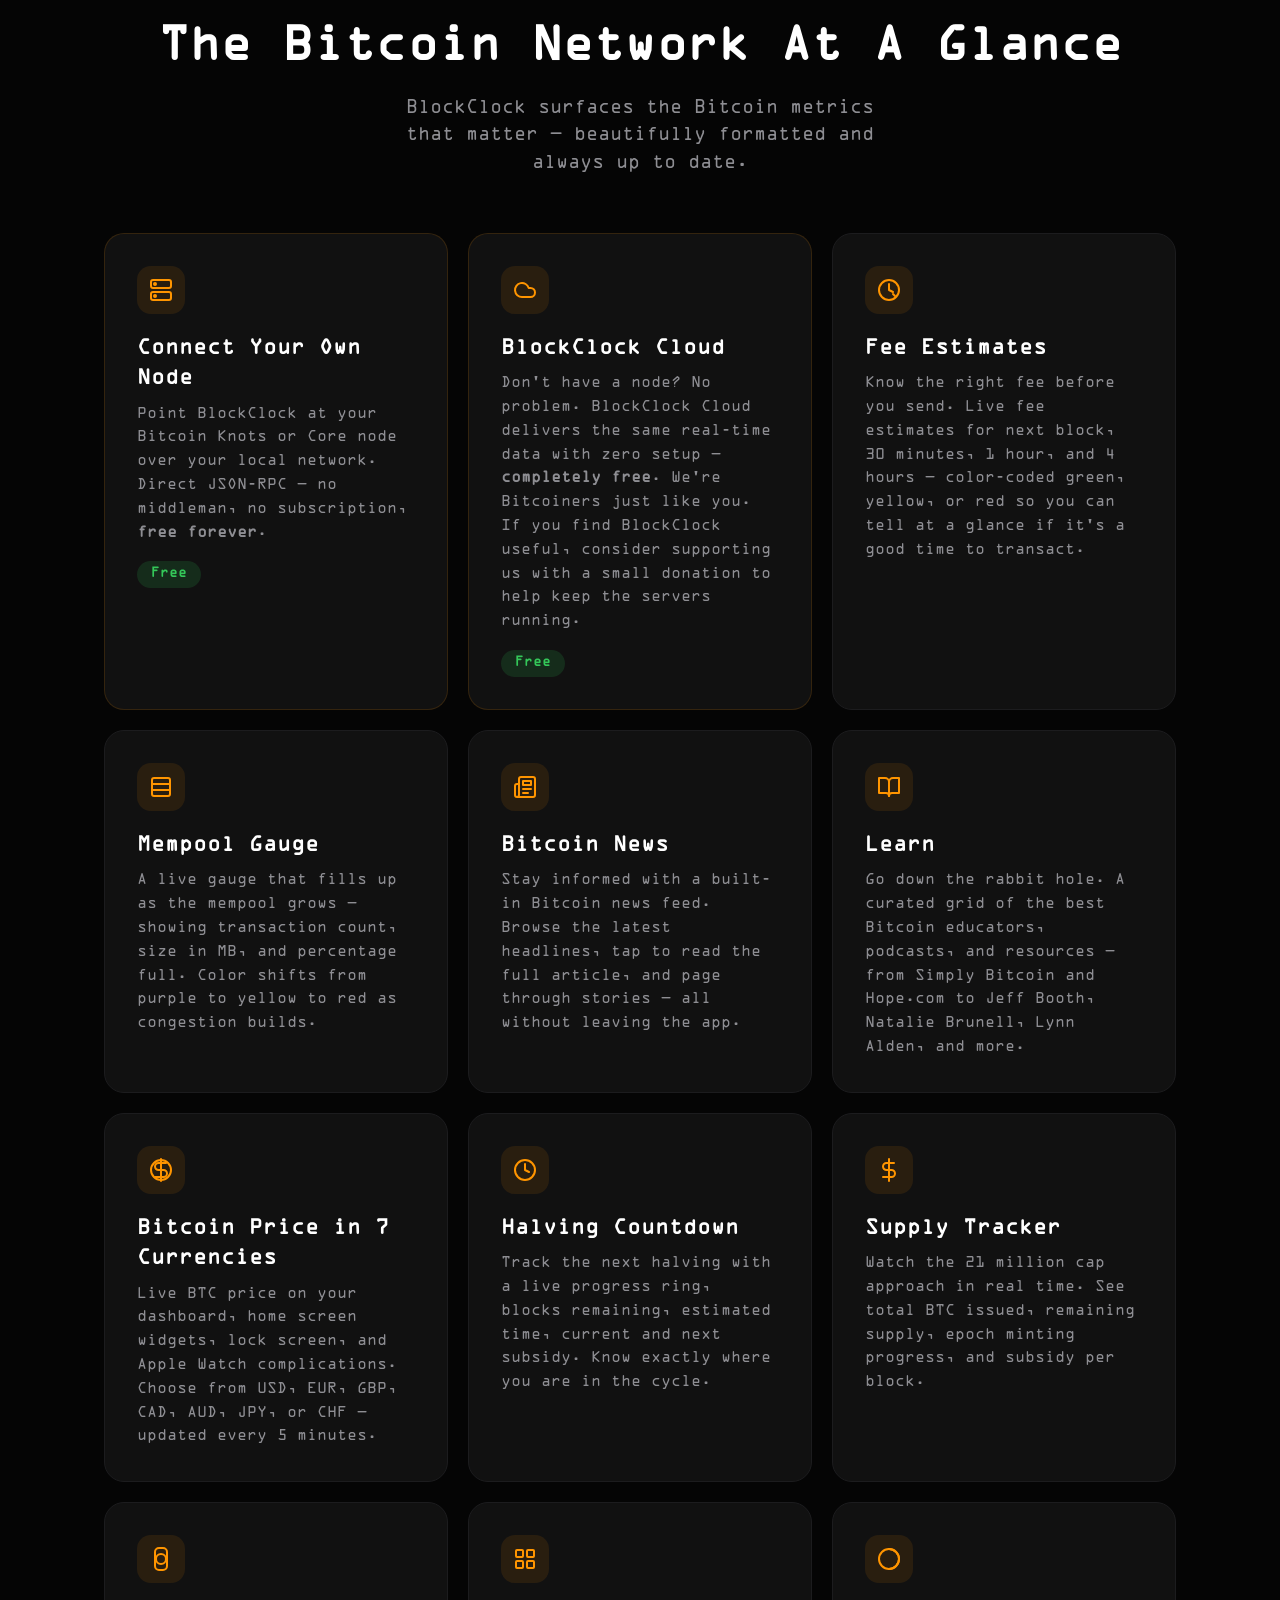
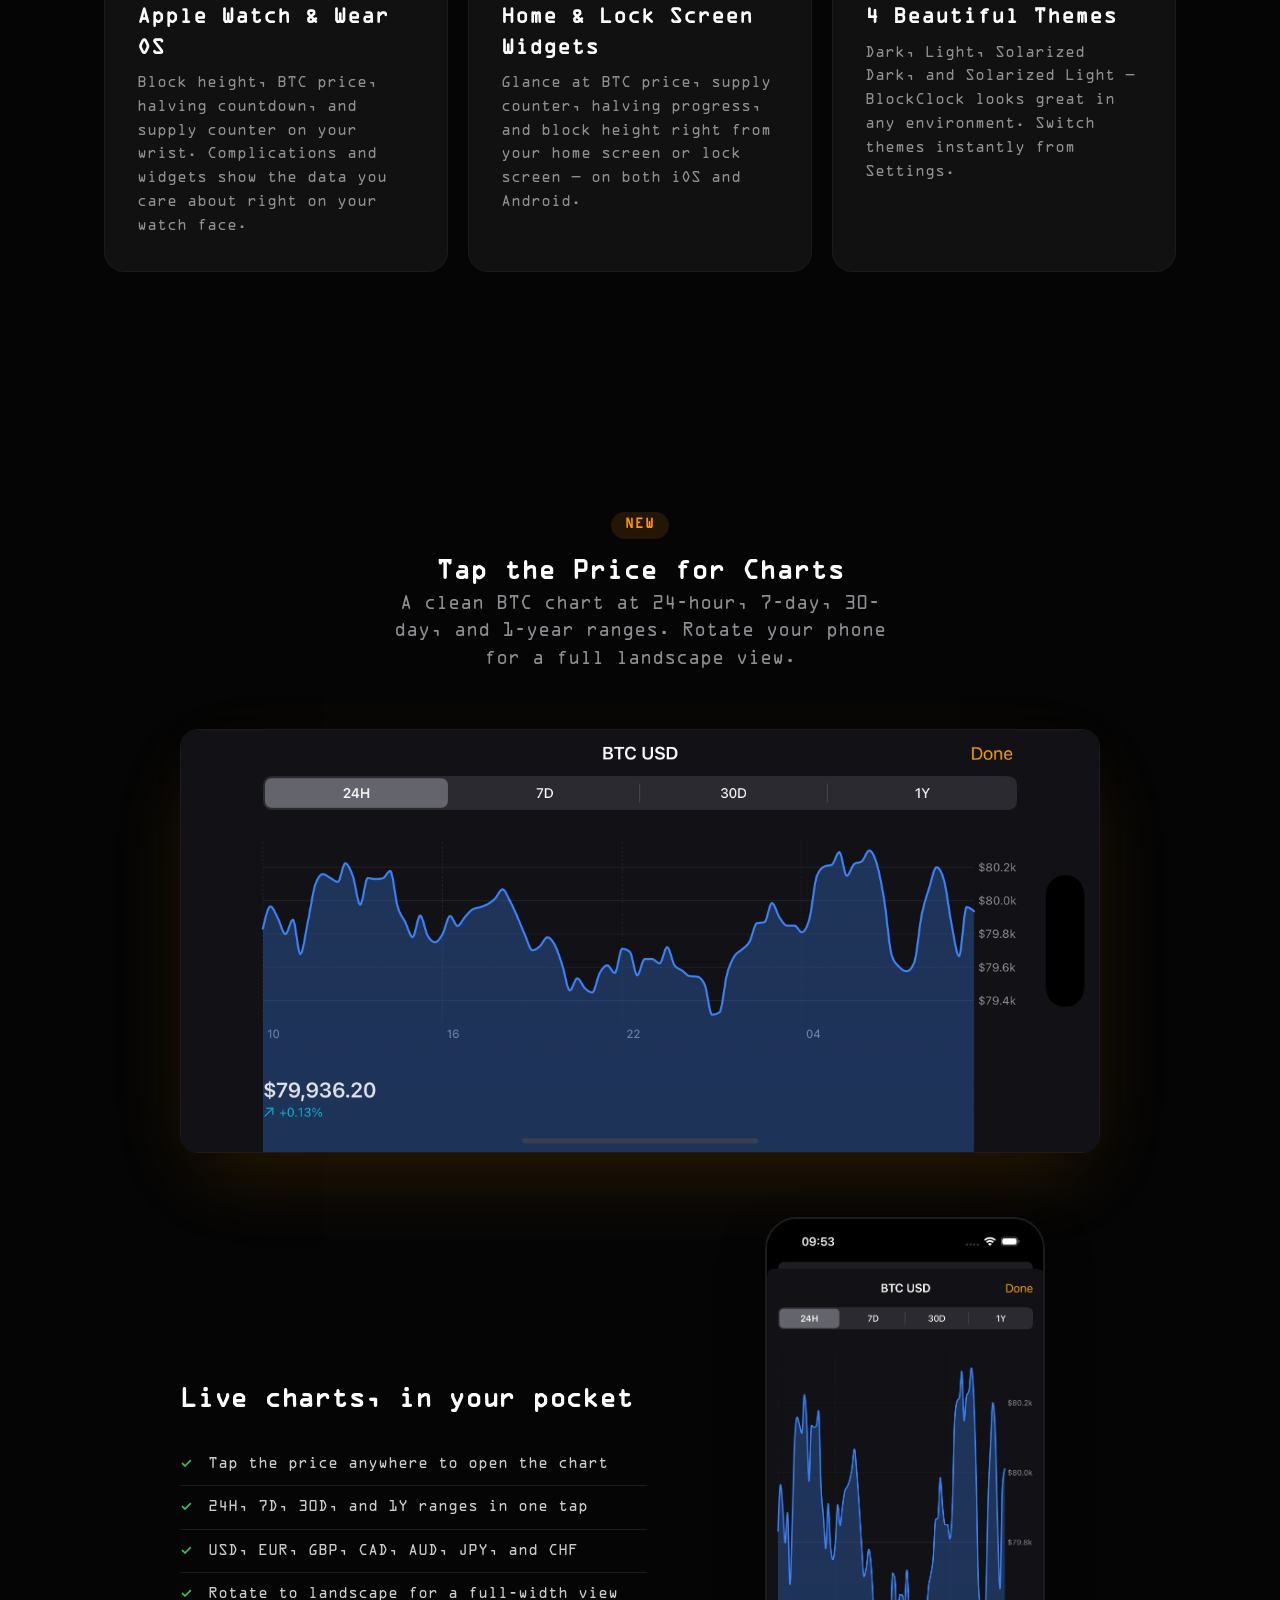
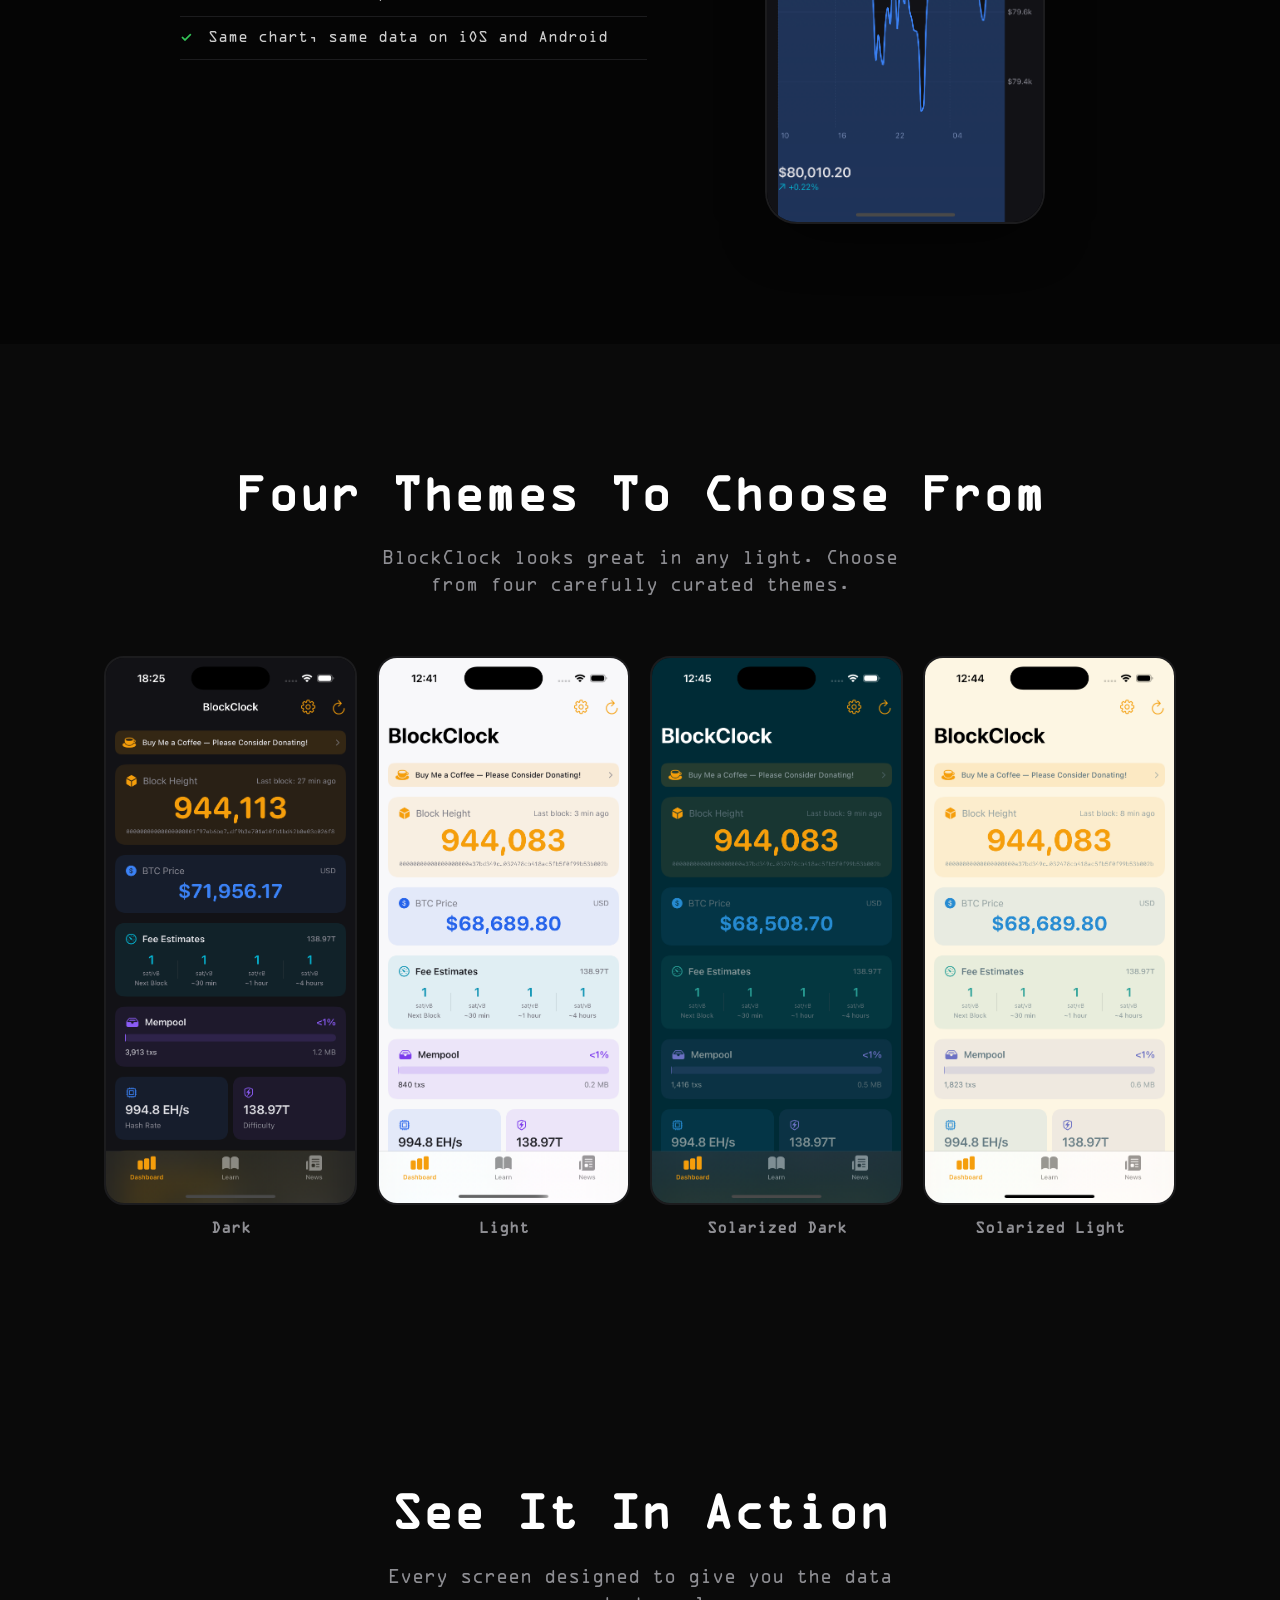
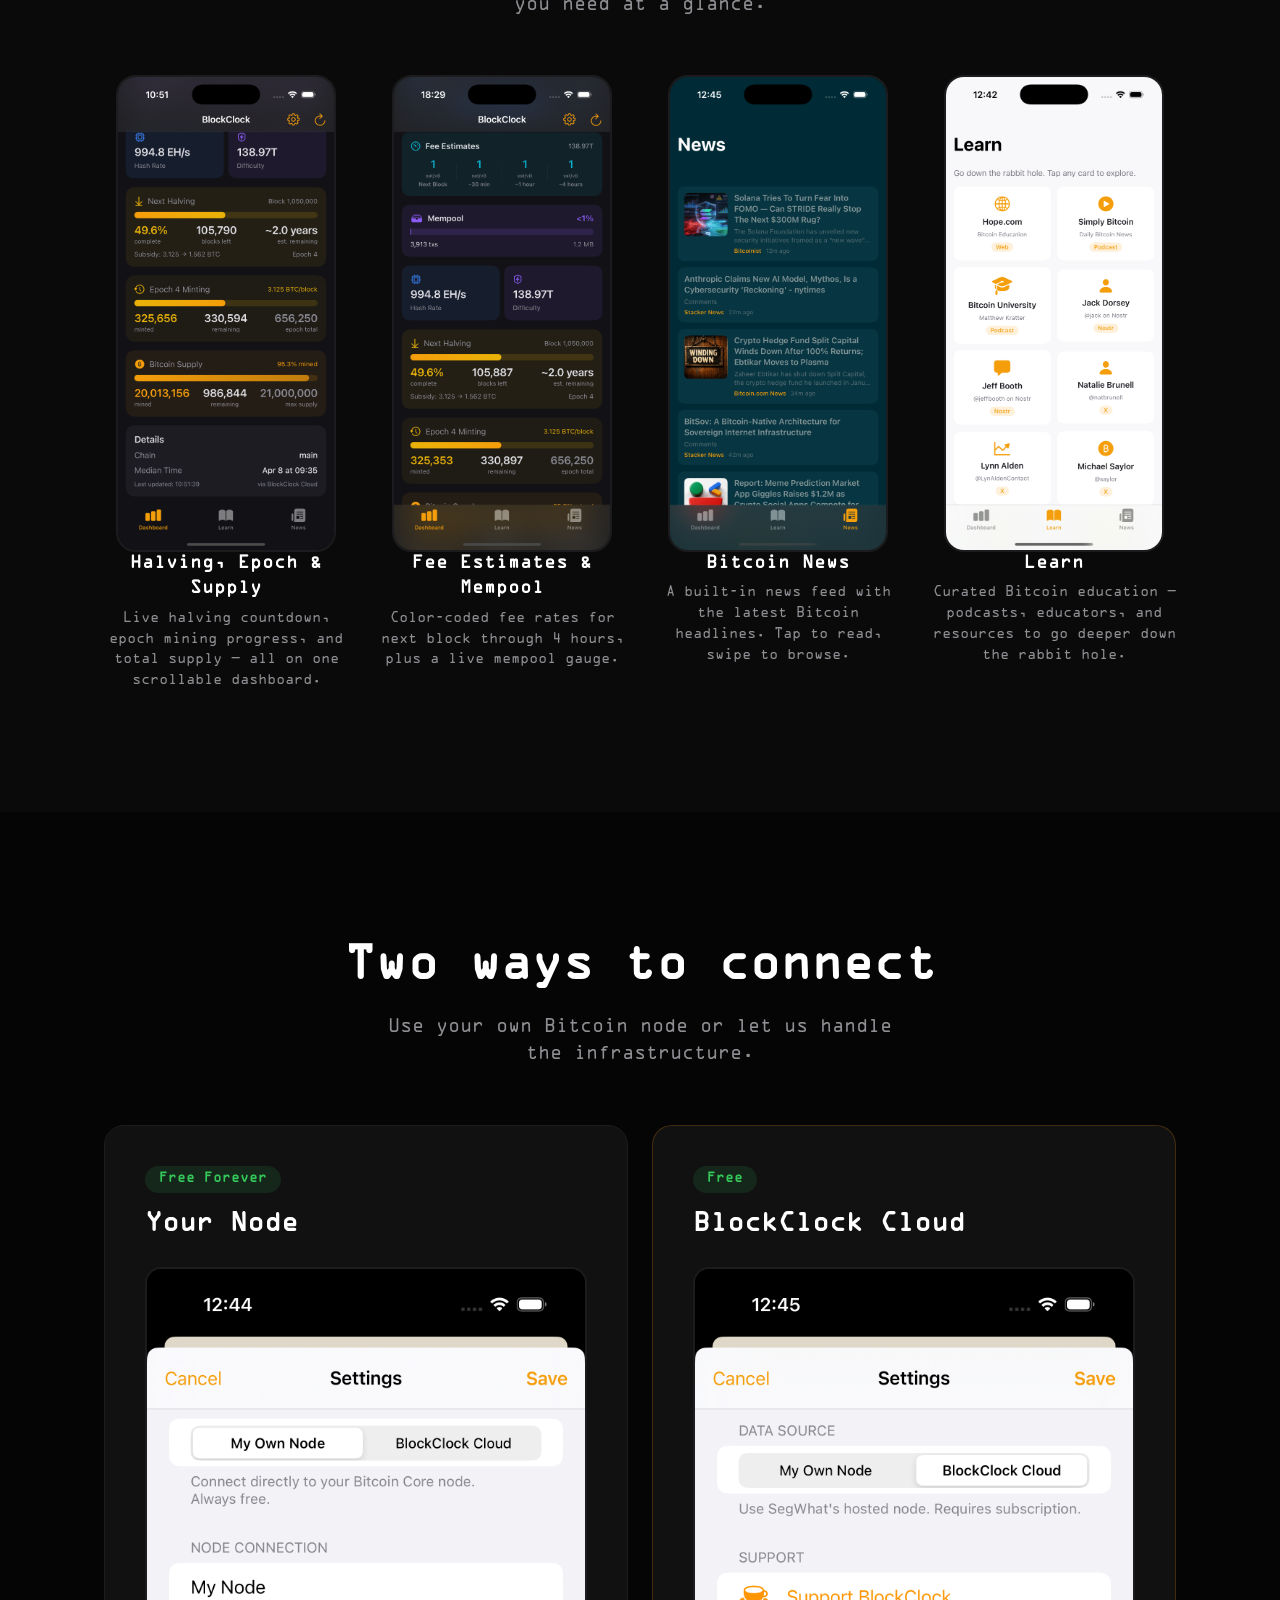
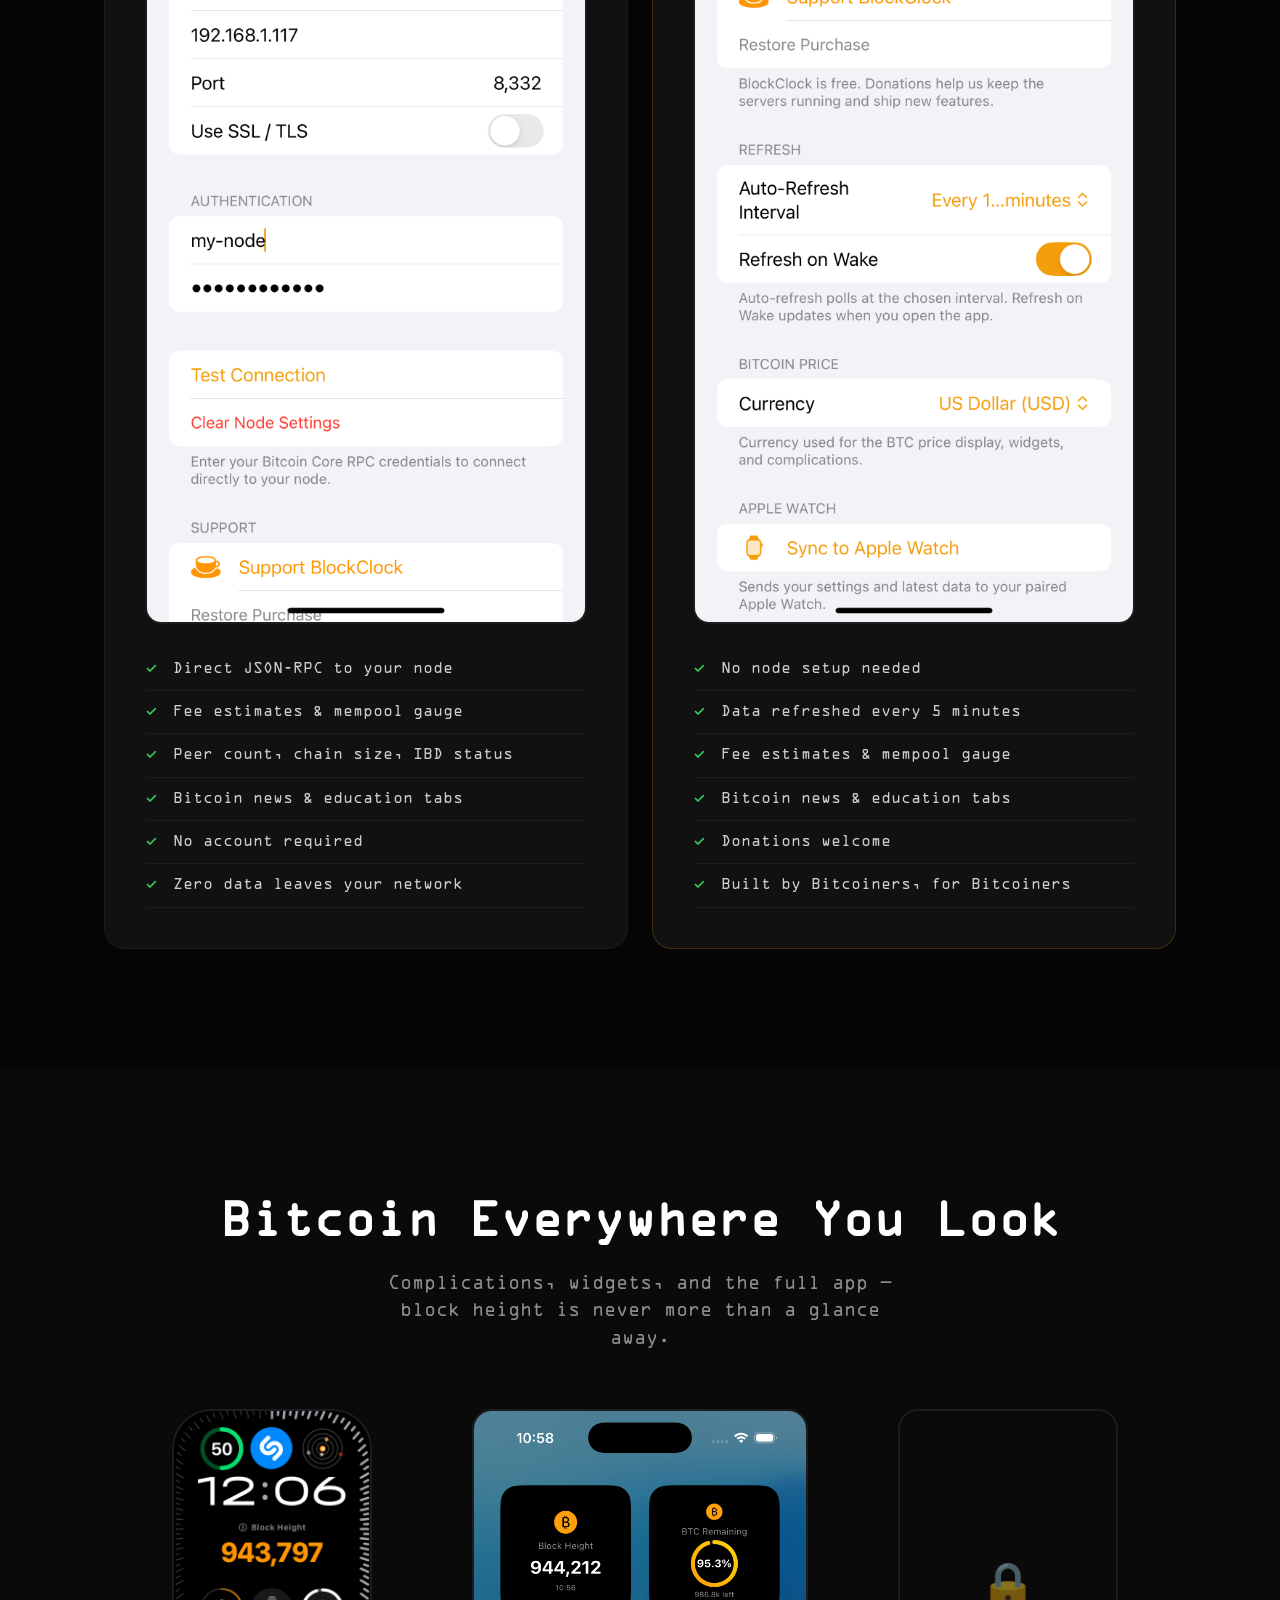
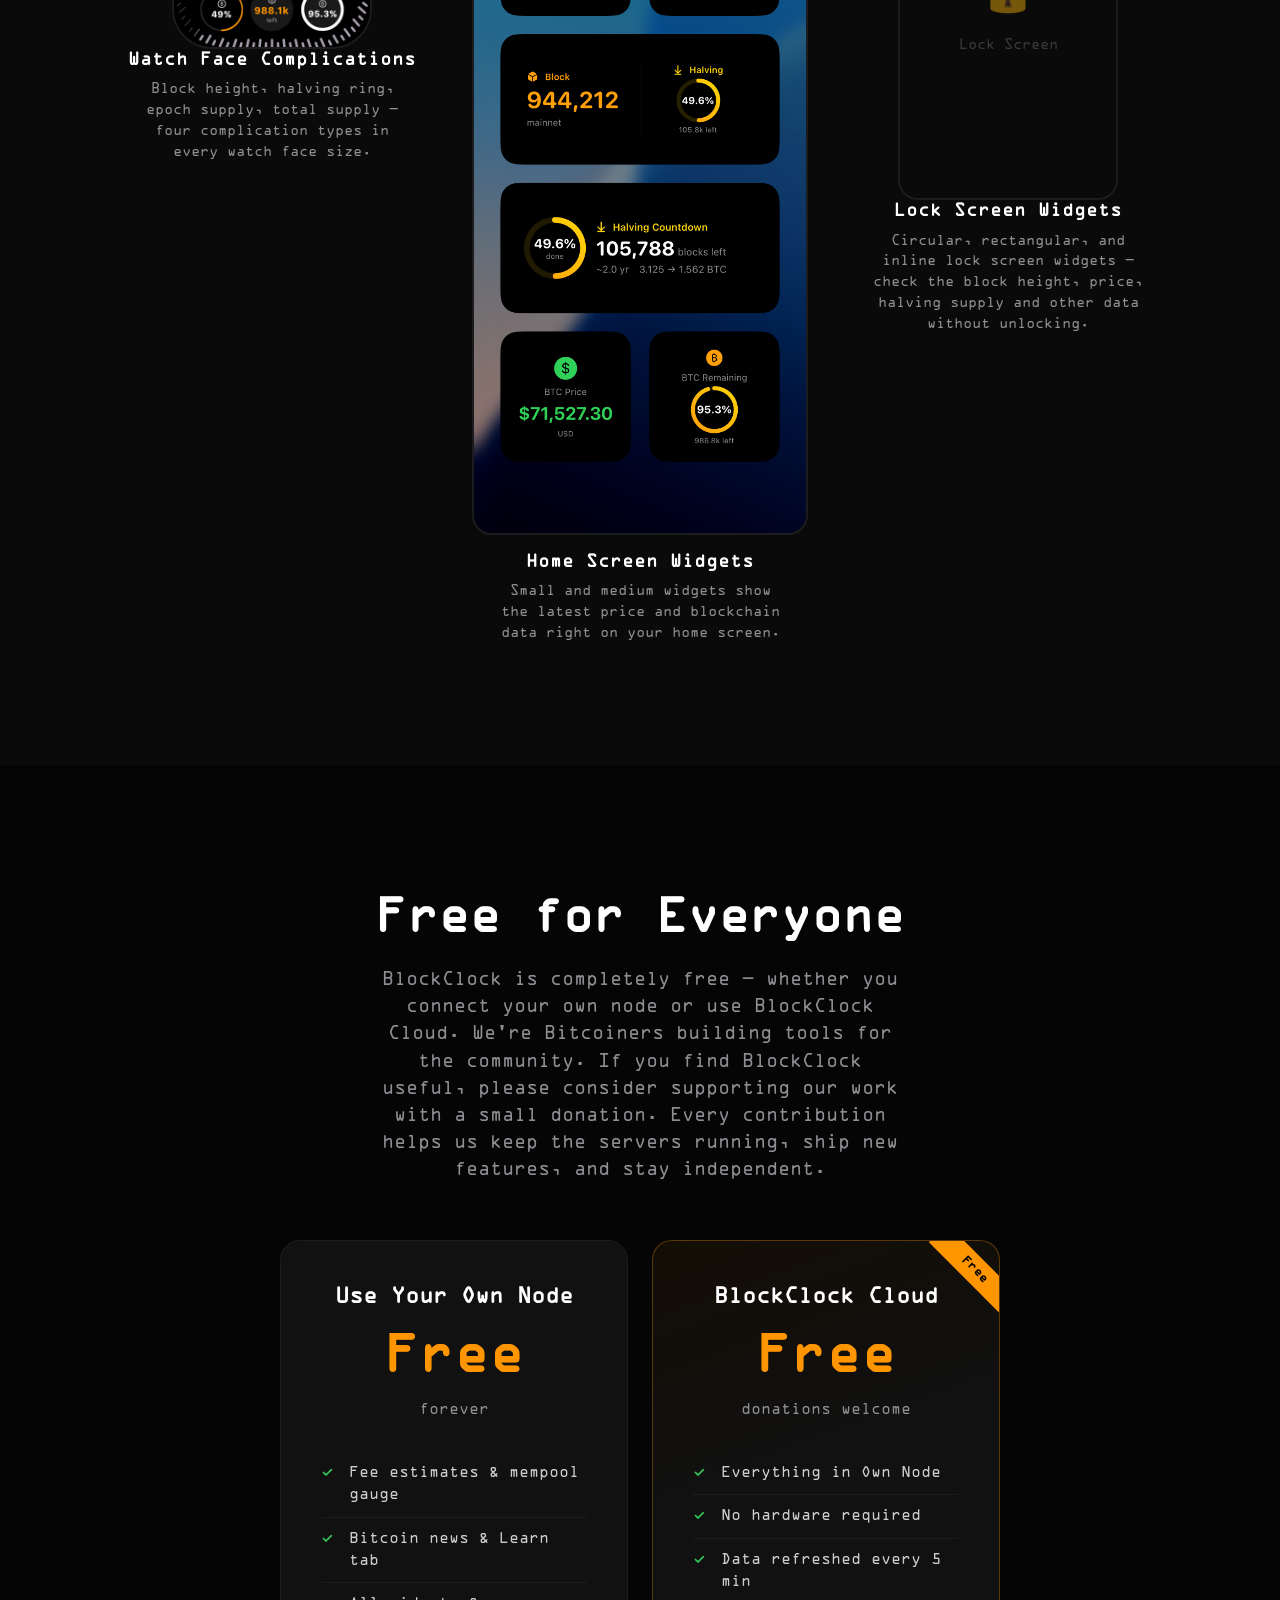
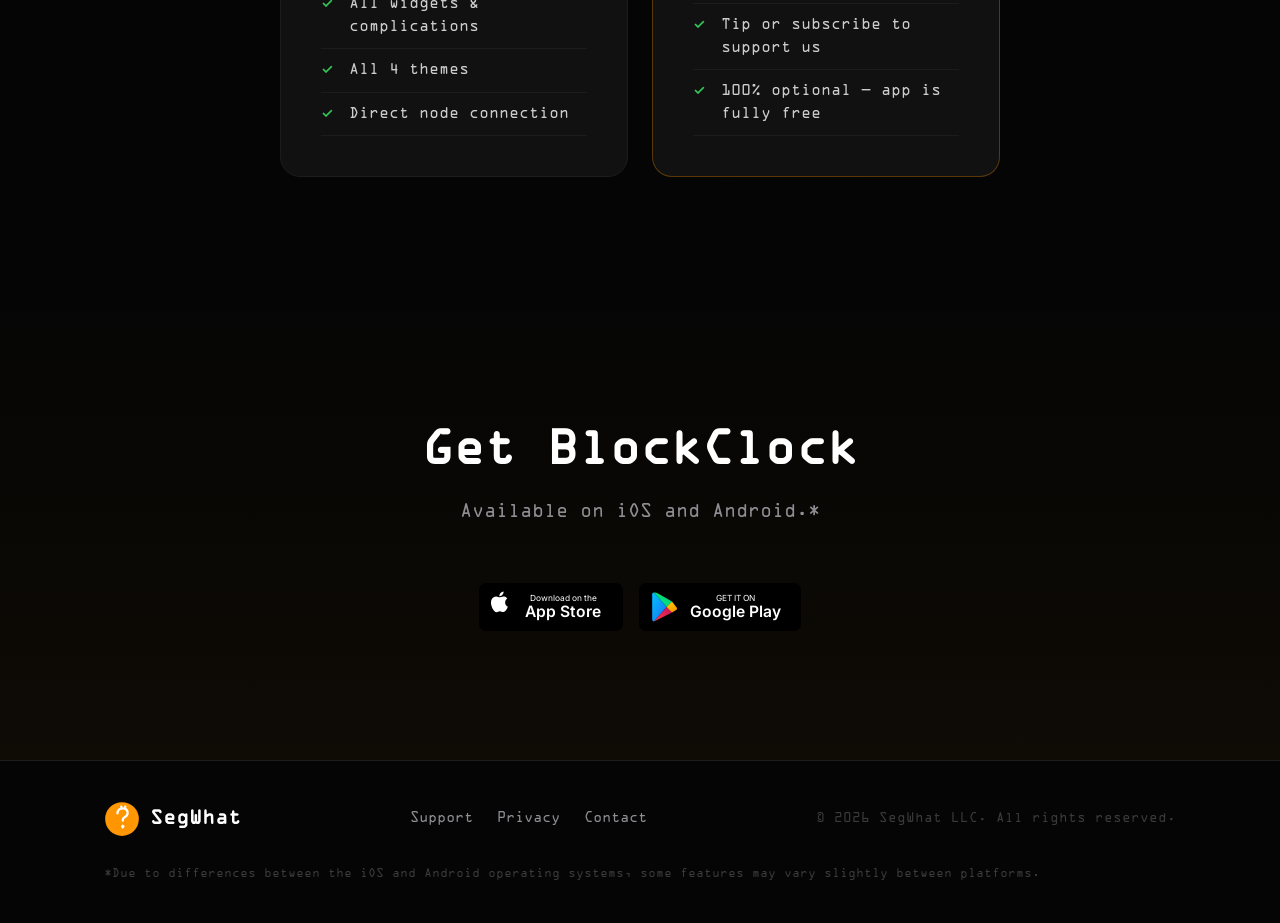
==== commit 62e6ed1a: "Update App Store and Google Play links; add store badges to hero" ====
--- a/index.html
+++ b/index.html
@@ -47,519 +47,12 @@
                 Fee estimates, mempool gauge, Bitcoin news, curated education resources, home-screen widgets,
                 and watch complications. Connect your own node or use BlockClock Cloud — completely free.
             </p>
-            <div class="hero-cta" style="margin-bottom: 64px;">
+            <div class="hero-cta" style="margin-bottom: 24px;">
                 <a href="#download" class="btn btn-primary">Download BlockClock</a>
                 <a href="#features" class="btn btn-ghost">See Features</a>
             </div>
-            <div class="hero-screens">
-                <div class="hero-phone">
-                    <div class="phone-frame">
-                        <img src="images/screenshots/dashboard-dark.png" alt="BlockClock Dashboard — Dark Theme"
-                            onerror="this.parentElement.classList.add('placeholder')">
-                        <div class="phone-placeholder">
-                            <span class="placeholder-icon">&#x20BF;</span>
-                            <span>Dashboard Screenshot</span>
-                        </div>
-                    </div>
-                </div>
-                <div class="hero-watch">
-                    <div class="watch-frame">
-                        <img src="images/screenshots/watch.png" alt="BlockClock on Apple Watch"
-                            onerror="this.parentElement.classList.add('placeholder')">
-                        <div class="watch-placeholder">
-                            <span class="placeholder-icon">&#x231A;</span>
-                            <span>Watch</span>
-                        </div>
-                    </div>
-                </div>
-            </div>
-        </div>
-    </section>
-
-    <!-- Features -->
-    <section id="features" class="features">
-        <div class="container">
-            <h2>The Bitcoin Network At A Glance</h2>
-            <p class="section-sub">BlockClock surfaces the Bitcoin metrics that matter — beautifully formatted and
-                always up to date.</p>
-
-            <div class="features-grid">
-                <!-- Own Node -->
-                <div class="feature-card feature-highlight">
-                    <div class="feature-icon">
-                        <svg viewBox="0 0 24 24" fill="none" stroke="currentColor" stroke-width="2"
-                            stroke-linecap="round" stroke-linejoin="round">
-                            <rect x="2" y="2" width="20" height="8" rx="2" />
-                            <rect x="2" y="14" width="20" height="8" rx="2" />
-                            <circle cx="6" cy="6" r="1" />
-                            <circle cx="6" cy="18" r="1" />
-                        </svg>
-                    </div>
-                    <h3>Connect Your Own Node</h3>
-                    <p>Point BlockClock at your Bitcoin Knots or Core node over your local network.
-                        Direct JSON-RPC — no middleman, no subscription, <strong>free forever</strong>.</p>
-                    <div class="feature-tag tag-free">Free</div>
-                </div>
-
-                <!-- Cloud -->
-                <div class="feature-card feature-highlight">
-                    <div class="feature-icon">
-                        <svg viewBox="0 0 24 24" fill="none" stroke="currentColor" stroke-width="2"
-                            stroke-linecap="round" stroke-linejoin="round">
-                            <path d="M17.5 19H9a7 7 0 1 1 6.71-9h1.79a4.5 4.5 0 1 1 0 9Z" />
-                        </svg>
-                    </div>
-                    <h3>BlockClock Cloud</h3>
-                    <p>Don't have a node? No problem. BlockClock Cloud delivers the same real-time data with
-                        zero setup — <strong>completely free</strong>. We're Bitcoiners just like you. If you
-                        find BlockClock useful, consider supporting us with a small donation to help keep the
-                        servers running.</p>
-                    <div class="feature-tag tag-free">Free</div>
-                </div>
-
-                <!-- Fee Estimates -->
-                <div class="feature-card">
-                    <div class="feature-icon">
-                        <svg viewBox="0 0 24 24" fill="none" stroke="currentColor" stroke-width="2"
-                            stroke-linecap="round" stroke-linejoin="round">
-                            <path d="M12 2a10 10 0 1 0 0 20 10 10 0 0 0 0-20Z" />
-                            <path d="M12 6v6l4 2" />
-                            <path d="M16 16l2 2" />
-                        </svg>
-                    </div>
-                    <h3>Fee Estimates</h3>
-                    <p>Know the right fee before you send. Live fee estimates for next block, 30 minutes, 1 hour, and 4
-                        hours
-                        — color-coded green, yellow, or red so you can tell at a glance if it's a good time to transact.
-                    </p>
-                </div>
-
-                <!-- Mempool Gauge -->
-                <div class="feature-card">
-                    <div class="feature-icon">
-                        <svg viewBox="0 0 24 24" fill="none" stroke="currentColor" stroke-width="2"
-                            stroke-linecap="round" stroke-linejoin="round">
-                            <rect x="3" y="3" width="18" height="18" rx="2" />
-                            <line x1="3" y1="15" x2="21" y2="15" />
-                            <line x1="3" y1="9" x2="21" y2="9" />
-                        </svg>
-                    </div>
-                    <h3>Mempool Gauge</h3>
-                    <p>A live gauge that fills up as the mempool grows — showing transaction count, size in MB, and
-                        percentage full. Color shifts from purple to yellow to red as congestion builds.</p>
-                </div>
-
-                <!-- Bitcoin News -->
-                <div class="feature-card">
-                    <div class="feature-icon">
-                        <svg viewBox="0 0 24 24" fill="none" stroke="currentColor" stroke-width="2"
-                            stroke-linecap="round" stroke-linejoin="round">
-                            <path
-                                d="M4 22h16a2 2 0 0 0 2-2V4a2 2 0 0 0-2-2H8a2 2 0 0 0-2 2v16a2 2 0 0 1-2 2Zm0 0a2 2 0 0 1-2-2v-9c0-1.1.9-2 2-2h2" />
-                            <path d="M18 14h-8" />
-                            <path d="M15 18h-5" />
-                            <path d="M10 6h8v4h-8V6Z" />
-                        </svg>
-                    </div>
-                    <h3>Bitcoin News</h3>
-                    <p>Stay informed with a built-in Bitcoin news feed. Browse the latest headlines, tap to read the
-                        full article, and page through stories — all without leaving the app.</p>
-                </div>
-
-                <!-- Learn -->
-                <div class="feature-card">
-                    <div class="feature-icon">
-                        <svg viewBox="0 0 24 24" fill="none" stroke="currentColor" stroke-width="2"
-                            stroke-linecap="round" stroke-linejoin="round">
-                            <path d="M2 3h6a4 4 0 0 1 4 4v14a3 3 0 0 0-3-3H2z" />
-                            <path d="M22 3h-6a4 4 0 0 0-4 4v14a3 3 0 0 1 3-3h7z" />
-                        </svg>
-                    </div>
-                    <h3>Learn</h3>
-                    <p>Go down the rabbit hole. A curated grid of the best Bitcoin educators, podcasts, and resources
-                        — from Simply Bitcoin and Hope.com to Jeff Booth, Natalie Brunell, Lynn Alden, and more.</p>
-                </div>
-
-                <!-- Price -->
-                <div class="feature-card">
-                    <div class="feature-icon">
-                        <svg viewBox="0 0 24 24" fill="none" stroke="currentColor" stroke-width="2"
-                            stroke-linecap="round" stroke-linejoin="round">
-                            <line x1="12" y1="1" x2="12" y2="23" />
-                            <path d="M17 5H9.5a3.5 3.5 0 0 0 0 7h5a3.5 3.5 0 0 1 0 7H6" />
-                            <circle cx="12" cy="12" r="10" />
-                        </svg>
-                    </div>
-                    <h3>Bitcoin Price in 7 Currencies</h3>
-                    <p>Live BTC price on your dashboard, home screen widgets, lock screen, and Apple Watch
-                        complications. Choose from USD, EUR, GBP, CAD, AUD, JPY, or CHF — updated every 5 minutes.</p>
-                </div>
-
-                <!-- Halving -->
-                <div class="feature-card">
-                    <div class="feature-icon">
-                        <svg viewBox="0 0 24 24" fill="none" stroke="currentColor" stroke-width="2"
-                            stroke-linecap="round" stroke-linejoin="round">
-                            <circle cx="12" cy="12" r="10" />
-                            <polyline points="12 6 12 12 16 14" />
-                        </svg>
-                    </div>
-                    <h3>Halving Countdown</h3>
-                    <p>Track the next halving with a live progress ring, blocks remaining, estimated time, current and
-                        next subsidy. Know exactly where you are in the cycle.</p>
-                </div>
-
-                <!-- Supply -->
-                <div class="feature-card">
-                    <div class="feature-icon">
-                        <svg viewBox="0 0 24 24" fill="none" stroke="currentColor" stroke-width="2"
-                            stroke-linecap="round" stroke-linejoin="round">
-                            <line x1="12" y1="1" x2="12" y2="23" />
-                            <path d="M17 5H9.5a3.5 3.5 0 0 0 0 7h5a3.5 3.5 0 0 1 0 7H6" />
-                        </svg>
-                    </div>
-                    <h3>Supply Tracker</h3>
-                    <p>Watch the 21 million cap approach in real time. See total BTC issued, remaining supply, epoch
-                        minting progress, and subsidy per block.</p>
-                </div>
-
-                <!-- Watch -->
-                <div class="feature-card">
-                    <div class="feature-icon">
-                        <svg viewBox="0 0 24 24" fill="none" stroke="currentColor" stroke-width="2"
-                            stroke-linecap="round" stroke-linejoin="round">
-                            <rect x="6" y="1" width="12" height="22" rx="4" />
-                            <circle cx="12" cy="12" r="5" />
-                        </svg>
-                    </div>
-                    <h3>Apple Watch &amp; Wear OS</h3>
-                    <p>Block height, BTC price, halving countdown, and supply counter on your wrist. Complications
-                        and widgets show the data you care about right on your watch face.</p>
-                </div>
-
-                <!-- Widgets -->
-                <div class="feature-card">
-                    <div class="feature-icon">
-                        <svg viewBox="0 0 24 24" fill="none" stroke="currentColor" stroke-width="2"
-                            stroke-linecap="round" stroke-linejoin="round">
-                            <rect x="3" y="3" width="7" height="7" rx="1" />
-                            <rect x="14" y="3" width="7" height="7" rx="1" />
-                            <rect x="3" y="14" width="7" height="7" rx="1" />
-                            <rect x="14" y="14" width="7" height="7" rx="1" />
-                        </svg>
-                    </div>
-                    <h3>Home &amp; Lock Screen Widgets</h3>
-                    <p>Glance at BTC price, supply counter, halving progress, and block height right from your home
-                        screen
-                        or lock screen — on both iOS and Android.</p>
-                </div>
-
-                <!-- Themes -->
-                <div class="feature-card">
-                    <div class="feature-icon">
-                        <svg viewBox="0 0 24 24" fill="none" stroke="currentColor" stroke-width="2"
-                            stroke-linecap="round" stroke-linejoin="round">
-                            <circle cx="12" cy="12" r="10" />
-                            <path d="M12 2a10 10 0 0 1 0 20" />
-                        </svg>
-                    </div>
-                    <h3>4 Beautiful Themes</h3>
-                    <p>Dark, Light, Solarized Dark, and Solarized Light — BlockClock looks great in any
-                        environment. Switch themes instantly from Settings.</p>
-                </div>
-            </div>
-        </div>
-    </section>
-
-    <!-- Price Chart -->
-    <section id="price-chart" class="price-chart">
-        <div class="container">
-            <span class="section-eyebrow">New</span>
-            <h2>Tap the Price for Charts</h2>
-            <p class="section-sub">A clean BTC chart at 24-hour, 7-day, 30-day, and 1-year ranges. Rotate your phone for a full landscape view.</p>
-
-            <div class="chart-landscape">
-                <img src="images/screenshots/horizontal-chart.png"
-                    alt="BTC USD price chart in landscape — 24H view, $79,936.20 +0.13%">
-            </div>
-
-            <div class="chart-detail">
-                <div class="chart-detail-text">
-                    <h3>Live charts, in your pocket</h3>
-                    <ul class="check-list">
-                        <li>Tap the price anywhere to open the chart</li>
-                        <li>24H, 7D, 30D, and 1Y ranges in one tap</li>
-                        <li>USD, EUR, GBP, CAD, AUD, JPY, and CHF</li>
-                        <li>Rotate to landscape for a full-width view</li>
-                        <li>Same chart, same data on iOS and Android</li>
-                    </ul>
-                </div>
-                <div class="chart-detail-phone">
-                    <img src="images/screenshots/vertical-chart.png" alt="BTC price chart in portrait on iPhone">
-                </div>
-            </div>
-        </div>
-    </section>
-
-    <!-- Themes -->
-    <section id="themes" class="themes">
-        <div class="container">
-            <h2>Four Themes To Choose From</h2>
-            <p class="section-sub">BlockClock looks great in any light. Choose from four carefully curated themes.</p>
-
-            <div class="themes-grid">
-                <div class="theme-card">
-                    <div class="theme-screen">
-                        <img src="images/screenshots/theme-dark.png" alt="Dark theme"
-                            onerror="this.parentElement.classList.add('placeholder')">
-                        <div class="theme-placeholder" style="background: #0A0A0A;">
-                            <span class="placeholder-block" style="color: #FF9500;">942,507</span>
-                        </div>
-                    </div>
-                    <span class="theme-name">Dark</span>
-                </div>
-                <div class="theme-card">
-                    <div class="theme-screen">
-                        <img src="images/screenshots/light-theme.png" alt="Light theme"
-                            onerror="this.parentElement.classList.add('placeholder')">
-                        <div class="theme-placeholder" style="background: #F2F2F7;">
-                            <span class="placeholder-block" style="color: #FF9500;">942,507</span>
-                        </div>
-                    </div>
-                    <span class="theme-name">Light</span>
-                </div>
-                <div class="theme-card">
-                    <div class="theme-screen">
-                        <img src="images/screenshots/solarized-theme-dark.png" alt="Solarized Dark theme"
-                            onerror="this.parentElement.classList.add('placeholder')">
-                        <div class="theme-placeholder" style="background: #002B36;">
-                            <span class="placeholder-block" style="color: #B58900;">942,507</span>
-                        </div>
-                    </div>
-                    <span class="theme-name">Solarized Dark</span>
-                </div>
-                <div class="theme-card">
-                    <div class="theme-screen">
-                        <img src="images/screenshots/solarized-light-theme.png" alt="Solarized Light theme"
-                            onerror="this.parentElement.classList.add('placeholder')">
-                        <div class="theme-placeholder" style="background: #FDF6E3;">
-                            <span class="placeholder-block" style="color: #B58900;">942,507</span>
-                        </div>
-                    </div>
-                    <span class="theme-name">Solarized Light</span>
-                </div>
-            </div>
-        </div>
-    </section>
-
-    <!-- App Screenshots -->
-    <section class="showcase">
-        <div class="container">
-            <h2>See It In Action</h2>
-            <p class="section-sub">Every screen designed to give you the data you need at a glance.</p>
-
-            <div class="showcase-grid showcase-grid-phones">
-                <div class="showcase-item">
-                    <div class="showcase-frame showcase-phone">
-                        <img src="images/screenshots/halving-epoch-supply.png" alt="Halving, Epoch & Supply"
-                            onerror="this.parentElement.classList.add('placeholder')">
-                        <div class="showcase-placeholder">
-                            <span class="placeholder-icon">&#x23F3;</span>
-                            <span>Halving &amp; Supply</span>
-                        </div>
-                    </div>
-                    <h4>Halving, Epoch &amp; Supply</h4>
-                    <p>Live halving countdown, epoch mining progress, and total supply — all on one scrollable
-                        dashboard.</p>
-                </div>
-                <div class="showcase-item">
-                    <div class="showcase-frame showcase-phone">
-                        <img src="images/screenshots/fee-estimates-and-mempool.png" alt="Fee Estimates & Mempool"
-                            onerror="this.parentElement.classList.add('placeholder')">
-                        <div class="showcase-placeholder">
-                            <span class="placeholder-icon">&#x26A1;</span>
-                            <span>Fees &amp; Mempool</span>
-                        </div>
-                    </div>
-                    <h4>Fee Estimates &amp; Mempool</h4>
-                    <p>Color-coded fee rates for next block through 4 hours, plus a live mempool gauge.</p>
-                </div>
-                <div class="showcase-item">
-                    <div class="showcase-frame showcase-phone">
-                        <img src="images/screenshots/solarized-news.png" alt="Bitcoin News"
-                            onerror="this.parentElement.classList.add('placeholder')">
-                        <div class="showcase-placeholder">
-                            <span class="placeholder-icon">&#x1F4F0;</span>
-                            <span>News</span>
-                        </div>
-                    </div>
-                    <h4>Bitcoin News</h4>
-                    <p>A built-in news feed with the latest Bitcoin headlines. Tap to read, swipe to browse.</p>
-                </div>
-                <div class="showcase-item">
-                    <div class="showcase-frame showcase-phone">
-                        <img src="images/screenshots/education-light.png" alt="Learn"
-                            onerror="this.parentElement.classList.add('placeholder')">
-                        <div class="showcase-placeholder">
-                            <span class="placeholder-icon">&#x1F4DA;</span>
-                            <span>Learn</span>
-                        </div>
-                    </div>
-                    <h4>Learn</h4>
-                    <p>Curated Bitcoin education — podcasts, educators, and resources to go deeper down the rabbit hole.
-                    </p>
-                </div>
-            </div>
-        </div>
-    </section>
-
-    <!-- How it works -->
-    <section class="how-it-works">
-        <div class="container">
-            <h2>Two ways to connect</h2>
-            <p class="section-sub">Use your own Bitcoin node or let us handle the infrastructure.</p>
-
-            <div class="two-col">
-                <div class="col-card">
-                    <div class="col-header">
-                        <span class="col-badge badge-free">Free Forever</span>
-                        <h3>Your Node</h3>
-                    </div>
-                    <div class="col-screenshot">
-                        <img src="images/screenshots/my-node.png" alt="Own Node Dashboard">
-                    </div>
-                    <ul class="check-list">
-                        <li>Direct JSON-RPC to your node</li>
-                        <li>Fee estimates &amp; mempool gauge</li>
-                        <li>Peer count, chain size, IBD status</li>
-                        <li>Bitcoin news &amp; education tabs</li>
-                        <li>No account required</li>
-                        <li>Zero data leaves your network</li>
-                    </ul>
-                </div>
-                <div class="col-card col-cloud">
-                    <div class="col-header">
-                        <span class="col-badge badge-free">Free</span>
-                        <h3>BlockClock Cloud</h3>
-                    </div>
-                    <div class="col-screenshot">
-                        <img src="images/screenshots/cloud-node.png" alt="BlockClock Cloud Dashboard">
-                    </div>
-                    <ul class="check-list">
-                        <li>No node setup needed</li>
-                        <li>Data refreshed every 5 minutes</li>
-                        <li>Fee estimates &amp; mempool gauge</li>
-                        <li>Bitcoin news &amp; education tabs</li>
-                        <li>Donations welcome</li>
-                        <li>Built by Bitcoiners, for Bitcoiners</li>
-                    </ul>
-                </div>
-            </div>
-        </div>
-    </section>
-
-    <!-- Watch & Widget showcase -->
-    <section class="showcase">
-        <div class="container">
-            <h2>Bitcoin Everywhere You Look</h2>
-            <p class="section-sub">Complications, widgets, and the full app — block height is never more than a glance
-                away.</p>
-
-            <div class="showcase-grid">
-                <div class="showcase-item">
-                    <div class="showcase-frame showcase-watch">
-                        <img src="images/screenshots/watch-complication.png" alt="Watch complication"
-                            onerror="this.parentElement.classList.add('placeholder')">
-                        <div class="showcase-placeholder">
-                            <span class="placeholder-icon">&#x231A;</span>
-                            <span>Complication</span>
-                        </div>
-                    </div>
-                    <h4>Watch Face Complications</h4>
-                    <p>Block height, halving ring, epoch supply, total supply — four complication types in every watch
-                        face size.</p>
-                </div>
-                <div class="showcase-item">
-                    <div class="showcase-frame showcase-widget">
-                        <img src="images/screenshots/widget-home.png" alt="Home screen widget"
-                            onerror="this.parentElement.classList.add('placeholder')">
-                        <div class="showcase-placeholder">
-                            <span class="placeholder-icon">&#x25A3;</span>
-                            <span>Widget</span>
-                        </div>
-                    </div>
-                    <h4>Home Screen Widgets</h4>
-                    <p>Small and medium widgets show the latest price and blockchain data right on your home screen.</p>
-                </div>
-                <div class="showcase-item">
-                    <div class="showcase-frame showcase-lock">
-                        <img src="images/screenshots/widget-lock.png" alt="Lock screen widget"
-                            onerror="this.parentElement.classList.add('placeholder')">
-                        <div class="showcase-placeholder">
-                            <span class="placeholder-icon">&#x1F512;</span>
-                            <span>Lock Screen</span>
-                        </div>
-                    </div>
-                    <h4>Lock Screen Widgets</h4>
-                    <p>Circular, rectangular, and inline lock screen widgets — check the block height, price, halving
-                        supply and other data without unlocking.
-                    </p>
-                </div>
-            </div>
-        </div>
-    </section>
-
-    <!-- Pricing -->
-    <section id="pricing" class="pricing">
-        <div class="container">
-            <h2>Free for Everyone</h2>
-            <p class="section-sub">BlockClock is completely free — whether you connect your own node or use BlockClock
-                Cloud.
-                We're Bitcoiners building tools for the community. If you find BlockClock useful, please consider
-                supporting our work with a small donation. Every contribution helps us keep the servers running,
-                ship new features, and stay independent.</p>
-
-            <div class="pricing-grid">
-                <div class="price-card">
-                    <div class="price-header">
-                        <h3>Use Your Own Node</h3>
-                        <div class="price">Free</div>
-                        <span class="price-period">forever</span>
-                    </div>
-                    <ul class="check-list">
-                        <li>Fee estimates &amp; mempool gauge</li>
-                        <li>Bitcoin news &amp; Learn tab</li>
-                        <li>All widgets &amp; complications</li>
-                        <li>All 4 themes</li>
-                        <li>Direct node connection</li>
-                    </ul>
-                </div>
-                <div class="price-card price-featured">
-                    <div class="price-popular">Free</div>
-                    <div class="price-header">
-                        <h3>BlockClock Cloud</h3>
-                        <div class="price">Free</div>
-                        <span class="price-period">donations welcome</span>
-                    </div>
-                    <ul class="check-list">
-                        <li>Everything in Own Node</li>
-                        <li>No hardware required</li>
-                        <li>Data refreshed every 5 min</li>
-                        <li>Tip or subscribe to support us</li>
-                        <li>100% optional — app is fully free</li>
-                    </ul>
-                </div>
-            </div>
-        </div>
-    </section>
-
-    <!-- Download -->
-    <section id="download" class="download">
-        <div class="container">
-            <h2>Get BlockClock</h2>
-            <p class="section-sub">Available on iOS and Android.*</p>
-            <div class="download-buttons">
-                <a href="#" class="store-badge" aria-label="Download on the App Store">
+            <div class="download-buttons" style="margin-bottom: 64px;">
+                <a href="https://apps.apple.com/us/app/blockclock-by-segwhat/id6767312694" target="_blank" rel="noopener" class="store-badge" aria-label="Download on the App Store">
                     <svg viewBox="0 0 120 40" class="store-svg">
                         <rect width="120" height="40" rx="6" fill="#000" />
                         <!-- Apple logo -->
@@ -573,7 +66,566 @@
                             font-family="Inter, -apple-system, sans-serif">App Store</text>
                     </svg>
                 </a>
-                <a href="#" class="store-badge" aria-label="Get it on Google Play">
+                <a href="https://play.google.com/store/apps/details?id=io.segwhat.blockclock" target="_blank" rel="noopener" class="store-badge" aria-label="Get it on Google Play">
+                    <svg viewBox="0 0 135 40" class="store-svg">
+                        <rect width="135" height="40" rx="6" fill="#000" />
+                        <!-- Google Play triangle -->
+                        <g transform="translate(10, 8)">
+                            <defs>
+                                <linearGradient id="gp1h" x1="0" y1="0" x2="1" y2="1">
+                                    <stop offset="0%" stop-color="#00C3FF" />
+                                    <stop offset="100%" stop-color="#1B6EF3" />
+                                </linearGradient>
+                                <linearGradient id="gp2h" x1="0" y1="0" x2="1" y2="0">
+                                    <stop offset="0%" stop-color="#00E076" />
+                                    <stop offset="100%" stop-color="#03D585" />
+                                </linearGradient>
+                                <linearGradient id="gp3h" x1="0" y1="1" x2="1" y2="0">
+                                    <stop offset="0%" stop-color="#FF3A44" />
+                                    <stop offset="100%" stop-color="#C31162" />
+                                </linearGradient>
+                                <linearGradient id="gp4h" x1="0" y1="0" x2="0.5" y2="1">
+                                    <stop offset="0%" stop-color="#FFD500" />
+                                    <stop offset="100%" stop-color="#FF9800" />
+                                </linearGradient>
+                            </defs>
+                            <path d="M1 1.5L1 22.5C1 23.3 1.6 24 2.5 24L2.5 24L13 12L2.5 0C1.6 0 1 0.7 1 1.5Z"
+                                fill="url(#gp1h)" />
+                            <path d="M2.5 0L13 12L17.5 7.5L5.5 0.5C4.5 -0.1 3.4 -0.1 2.5 0Z" fill="url(#gp2h)" />
+                            <path d="M2.5 24L17.5 16.5L13 12L2.5 24Z" fill="url(#gp3h)" />
+                            <path d="M17.5 7.5L13 12L17.5 16.5L21 14.5C22 14 22 12.5 21 12L17.5 7.5Z"
+                                fill="url(#gp4h)" />
+                        </g>
+                        <text x="80" y="15" text-anchor="middle" fill="#fff" font-size="7"
+                            font-family="Inter, -apple-system, sans-serif">GET IT ON</text>
+                        <text x="80" y="28" text-anchor="middle" fill="#fff" font-size="13" font-weight="600"
+                            font-family="Inter, -apple-system, sans-serif">Google Play</text>
+                    </svg>
+                </a>
+            </div>
+            <div class="hero-screens">
+                <div class="hero-phone">
+                    <div class="phone-frame">
+                        <img src="images/screenshots/dashboard-dark.png" alt="BlockClock Dashboard — Dark Theme"
+                            onerror="this.parentElement.classList.add('placeholder')">
+                        <div class="phone-placeholder">
+                            <span class="placeholder-icon">&#x20BF;</span>
+                            <span>Dashboard Screenshot</span>
+                        </div>
+                    </div>
+                </div>
+                <div class="hero-watch">
+                    <div class="watch-frame">
+                        <img src="images/screenshots/watch.png" alt="BlockClock on Apple Watch"
+                            onerror="this.parentElement.classList.add('placeholder')">
+                        <div class="watch-placeholder">
+                            <span class="placeholder-icon">&#x231A;</span>
+                            <span>Watch</span>
+                        </div>
+                    </div>
+                </div>
+            </div>
+        </div>
+    </section>
+
+    <!-- Features -->
+    <section id="features" class="features">
+        <div class="container">
+            <h2>The Bitcoin Network At A Glance</h2>
+            <p class="section-sub">BlockClock surfaces the Bitcoin metrics that matter — beautifully formatted and
+                always up to date.</p>
+
+            <div class="features-grid">
+                <!-- Own Node -->
+                <div class="feature-card feature-highlight">
+                    <div class="feature-icon">
+                        <svg viewBox="0 0 24 24" fill="none" stroke="currentColor" stroke-width="2"
+                            stroke-linecap="round" stroke-linejoin="round">
+                            <rect x="2" y="2" width="20" height="8" rx="2" />
+                            <rect x="2" y="14" width="20" height="8" rx="2" />
+                            <circle cx="6" cy="6" r="1" />
+                            <circle cx="6" cy="18" r="1" />
+                        </svg>
+                    </div>
+                    <h3>Connect Your Own Node</h3>
+                    <p>Point BlockClock at your Bitcoin Knots or Core node over your local network.
+                        Direct JSON-RPC — no middleman, no subscription, <strong>free forever</strong>.</p>
+                    <div class="feature-tag tag-free">Free</div>
+                </div>
+
+                <!-- Cloud -->
+                <div class="feature-card feature-highlight">
+                    <div class="feature-icon">
+                        <svg viewBox="0 0 24 24" fill="none" stroke="currentColor" stroke-width="2"
+                            stroke-linecap="round" stroke-linejoin="round">
+                            <path d="M17.5 19H9a7 7 0 1 1 6.71-9h1.79a4.5 4.5 0 1 1 0 9Z" />
+                        </svg>
+                    </div>
+                    <h3>BlockClock Cloud</h3>
+                    <p>Don't have a node? No problem. BlockClock Cloud delivers the same real-time data with
+                        zero setup — <strong>completely free</strong>. We're Bitcoiners just like you. If you
+                        find BlockClock useful, consider supporting us with a small donation to help keep the
+                        servers running.</p>
+                    <div class="feature-tag tag-free">Free</div>
+                </div>
+
+                <!-- Fee Estimates -->
+                <div class="feature-card">
+                    <div class="feature-icon">
+                        <svg viewBox="0 0 24 24" fill="none" stroke="currentColor" stroke-width="2"
+                            stroke-linecap="round" stroke-linejoin="round">
+                            <path d="M12 2a10 10 0 1 0 0 20 10 10 0 0 0 0-20Z" />
+                            <path d="M12 6v6l4 2" />
+                            <path d="M16 16l2 2" />
+                        </svg>
+                    </div>
+                    <h3>Fee Estimates</h3>
+                    <p>Know the right fee before you send. Live fee estimates for next block, 30 minutes, 1 hour, and 4
+                        hours
+                        — color-coded green, yellow, or red so you can tell at a glance if it's a good time to transact.
+                    </p>
+                </div>
+
+                <!-- Mempool Gauge -->
+                <div class="feature-card">
+                    <div class="feature-icon">
+                        <svg viewBox="0 0 24 24" fill="none" stroke="currentColor" stroke-width="2"
+                            stroke-linecap="round" stroke-linejoin="round">
+                            <rect x="3" y="3" width="18" height="18" rx="2" />
+                            <line x1="3" y1="15" x2="21" y2="15" />
+                            <line x1="3" y1="9" x2="21" y2="9" />
+                        </svg>
+                    </div>
+                    <h3>Mempool Gauge</h3>
+                    <p>A live gauge that fills up as the mempool grows — showing transaction count, size in MB, and
+                        percentage full. Color shifts from purple to yellow to red as congestion builds.</p>
+                </div>
+
+                <!-- Bitcoin News -->
+                <div class="feature-card">
+                    <div class="feature-icon">
+                        <svg viewBox="0 0 24 24" fill="none" stroke="currentColor" stroke-width="2"
+                            stroke-linecap="round" stroke-linejoin="round">
+                            <path
+                                d="M4 22h16a2 2 0 0 0 2-2V4a2 2 0 0 0-2-2H8a2 2 0 0 0-2 2v16a2 2 0 0 1-2 2Zm0 0a2 2 0 0 1-2-2v-9c0-1.1.9-2 2-2h2" />
+                            <path d="M18 14h-8" />
+                            <path d="M15 18h-5" />
+                            <path d="M10 6h8v4h-8V6Z" />
+                        </svg>
+                    </div>
+                    <h3>Bitcoin News</h3>
+                    <p>Stay informed with a built-in Bitcoin news feed. Browse the latest headlines, tap to read the
+                        full article, and page through stories — all without leaving the app.</p>
+                </div>
+
+                <!-- Learn -->
+                <div class="feature-card">
+                    <div class="feature-icon">
+                        <svg viewBox="0 0 24 24" fill="none" stroke="currentColor" stroke-width="2"
+                            stroke-linecap="round" stroke-linejoin="round">
+                            <path d="M2 3h6a4 4 0 0 1 4 4v14a3 3 0 0 0-3-3H2z" />
+                            <path d="M22 3h-6a4 4 0 0 0-4 4v14a3 3 0 0 1 3-3h7z" />
+                        </svg>
+                    </div>
+                    <h3>Learn</h3>
+                    <p>Go down the rabbit hole. A curated grid of the best Bitcoin educators, podcasts, and resources
+                        — from Simply Bitcoin and Hope.com to Jeff Booth, Natalie Brunell, Lynn Alden, and more.</p>
+                </div>
+
+                <!-- Price -->
+                <div class="feature-card">
+                    <div class="feature-icon">
+                        <svg viewBox="0 0 24 24" fill="none" stroke="currentColor" stroke-width="2"
+                            stroke-linecap="round" stroke-linejoin="round">
+                            <line x1="12" y1="1" x2="12" y2="23" />
+                            <path d="M17 5H9.5a3.5 3.5 0 0 0 0 7h5a3.5 3.5 0 0 1 0 7H6" />
+                            <circle cx="12" cy="12" r="10" />
+                        </svg>
+                    </div>
+                    <h3>Bitcoin Price in 7 Currencies</h3>
+                    <p>Live BTC price on your dashboard, home screen widgets, lock screen, and Apple Watch
+                        complications. Choose from USD, EUR, GBP, CAD, AUD, JPY, or CHF — updated every 5 minutes.</p>
+                </div>
+
+                <!-- Halving -->
+                <div class="feature-card">
+                    <div class="feature-icon">
+                        <svg viewBox="0 0 24 24" fill="none" stroke="currentColor" stroke-width="2"
+                            stroke-linecap="round" stroke-linejoin="round">
+                            <circle cx="12" cy="12" r="10" />
+                            <polyline points="12 6 12 12 16 14" />
+                        </svg>
+                    </div>
+                    <h3>Halving Countdown</h3>
+                    <p>Track the next halving with a live progress ring, blocks remaining, estimated time, current and
+                        next subsidy. Know exactly where you are in the cycle.</p>
+                </div>
+
+                <!-- Supply -->
+                <div class="feature-card">
+                    <div class="feature-icon">
+                        <svg viewBox="0 0 24 24" fill="none" stroke="currentColor" stroke-width="2"
+                            stroke-linecap="round" stroke-linejoin="round">
+                            <line x1="12" y1="1" x2="12" y2="23" />
+                            <path d="M17 5H9.5a3.5 3.5 0 0 0 0 7h5a3.5 3.5 0 0 1 0 7H6" />
+                        </svg>
+                    </div>
+                    <h3>Supply Tracker</h3>
+                    <p>Watch the 21 million cap approach in real time. See total BTC issued, remaining supply, epoch
+                        minting progress, and subsidy per block.</p>
+                </div>
+
+                <!-- Watch -->
+                <div class="feature-card">
+                    <div class="feature-icon">
+                        <svg viewBox="0 0 24 24" fill="none" stroke="currentColor" stroke-width="2"
+                            stroke-linecap="round" stroke-linejoin="round">
+                            <rect x="6" y="1" width="12" height="22" rx="4" />
+                            <circle cx="12" cy="12" r="5" />
+                        </svg>
+                    </div>
+                    <h3>Apple Watch &amp; Wear OS</h3>
+                    <p>Block height, BTC price, halving countdown, and supply counter on your wrist. Complications
+                        and widgets show the data you care about right on your watch face.</p>
+                </div>
+
+                <!-- Widgets -->
+                <div class="feature-card">
+                    <div class="feature-icon">
+                        <svg viewBox="0 0 24 24" fill="none" stroke="currentColor" stroke-width="2"
+                            stroke-linecap="round" stroke-linejoin="round">
+                            <rect x="3" y="3" width="7" height="7" rx="1" />
+                            <rect x="14" y="3" width="7" height="7" rx="1" />
+                            <rect x="3" y="14" width="7" height="7" rx="1" />
+                            <rect x="14" y="14" width="7" height="7" rx="1" />
+                        </svg>
+                    </div>
+                    <h3>Home &amp; Lock Screen Widgets</h3>
+                    <p>Glance at BTC price, supply counter, halving progress, and block height right from your home
+                        screen
+                        or lock screen — on both iOS and Android.</p>
+                </div>
+
+                <!-- Themes -->
+                <div class="feature-card">
+                    <div class="feature-icon">
+                        <svg viewBox="0 0 24 24" fill="none" stroke="currentColor" stroke-width="2"
+                            stroke-linecap="round" stroke-linejoin="round">
+                            <circle cx="12" cy="12" r="10" />
+                            <path d="M12 2a10 10 0 0 1 0 20" />
+                        </svg>
+                    </div>
+                    <h3>4 Beautiful Themes</h3>
+                    <p>Dark, Light, Solarized Dark, and Solarized Light — BlockClock looks great in any
+                        environment. Switch themes instantly from Settings.</p>
+                </div>
+            </div>
+        </div>
+    </section>
+
+    <!-- Price Chart -->
+    <section id="price-chart" class="price-chart">
+        <div class="container">
+            <span class="section-eyebrow">New</span>
+            <h2>Tap the Price for Charts</h2>
+            <p class="section-sub">A clean BTC chart at 24-hour, 7-day, 30-day, and 1-year ranges. Rotate your phone for a full landscape view.</p>
+
+            <div class="chart-landscape">
+                <img src="images/screenshots/horizontal-chart.png"
+                    alt="BTC USD price chart in landscape — 24H view, $79,936.20 +0.13%">
+            </div>
+
+            <div class="chart-detail">
+                <div class="chart-detail-text">
+                    <h3>Live charts, in your pocket</h3>
+                    <ul class="check-list">
+                        <li>Tap the price anywhere to open the chart</li>
+                        <li>24H, 7D, 30D, and 1Y ranges in one tap</li>
+                        <li>USD, EUR, GBP, CAD, AUD, JPY, and CHF</li>
+                        <li>Rotate to landscape for a full-width view</li>
+                        <li>Same chart, same data on iOS and Android</li>
+                    </ul>
+                </div>
+                <div class="chart-detail-phone">
+                    <img src="images/screenshots/vertical-chart.png" alt="BTC price chart in portrait on iPhone">
+                </div>
+            </div>
+        </div>
+    </section>
+
+    <!-- Themes -->
+    <section id="themes" class="themes">
+        <div class="container">
+            <h2>Four Themes To Choose From</h2>
+            <p class="section-sub">BlockClock looks great in any light. Choose from four carefully curated themes.</p>
+
+            <div class="themes-grid">
+                <div class="theme-card">
+                    <div class="theme-screen">
+                        <img src="images/screenshots/theme-dark.png" alt="Dark theme"
+                            onerror="this.parentElement.classList.add('placeholder')">
+                        <div class="theme-placeholder" style="background: #0A0A0A;">
+                            <span class="placeholder-block" style="color: #FF9500;">942,507</span>
+                        </div>
+                    </div>
+                    <span class="theme-name">Dark</span>
+                </div>
+                <div class="theme-card">
+                    <div class="theme-screen">
+                        <img src="images/screenshots/light-theme.png" alt="Light theme"
+                            onerror="this.parentElement.classList.add('placeholder')">
+                        <div class="theme-placeholder" style="background: #F2F2F7;">
+                            <span class="placeholder-block" style="color: #FF9500;">942,507</span>
+                        </div>
+                    </div>
+                    <span class="theme-name">Light</span>
+                </div>
+                <div class="theme-card">
+                    <div class="theme-screen">
+                        <img src="images/screenshots/solarized-theme-dark.png" alt="Solarized Dark theme"
+                            onerror="this.parentElement.classList.add('placeholder')">
+                        <div class="theme-placeholder" style="background: #002B36;">
+                            <span class="placeholder-block" style="color: #B58900;">942,507</span>
+                        </div>
+                    </div>
+                    <span class="theme-name">Solarized Dark</span>
+                </div>
+                <div class="theme-card">
+                    <div class="theme-screen">
+                        <img src="images/screenshots/solarized-light-theme.png" alt="Solarized Light theme"
+                            onerror="this.parentElement.classList.add('placeholder')">
+                        <div class="theme-placeholder" style="background: #FDF6E3;">
+                            <span class="placeholder-block" style="color: #B58900;">942,507</span>
+                        </div>
+                    </div>
+                    <span class="theme-name">Solarized Light</span>
+                </div>
+            </div>
+        </div>
+    </section>
+
+    <!-- App Screenshots -->
+    <section class="showcase">
+        <div class="container">
+            <h2>See It In Action</h2>
+            <p class="section-sub">Every screen designed to give you the data you need at a glance.</p>
+
+            <div class="showcase-grid showcase-grid-phones">
+                <div class="showcase-item">
+                    <div class="showcase-frame showcase-phone">
+                        <img src="images/screenshots/halving-epoch-supply.png" alt="Halving, Epoch & Supply"
+                            onerror="this.parentElement.classList.add('placeholder')">
+                        <div class="showcase-placeholder">
+                            <span class="placeholder-icon">&#x23F3;</span>
+                            <span>Halving &amp; Supply</span>
+                        </div>
+                    </div>
+                    <h4>Halving, Epoch &amp; Supply</h4>
+                    <p>Live halving countdown, epoch mining progress, and total supply — all on one scrollable
+                        dashboard.</p>
+                </div>
+                <div class="showcase-item">
+                    <div class="showcase-frame showcase-phone">
+                        <img src="images/screenshots/fee-estimates-and-mempool.png" alt="Fee Estimates & Mempool"
+                            onerror="this.parentElement.classList.add('placeholder')">
+                        <div class="showcase-placeholder">
+                            <span class="placeholder-icon">&#x26A1;</span>
+                            <span>Fees &amp; Mempool</span>
+                        </div>
+                    </div>
+                    <h4>Fee Estimates &amp; Mempool</h4>
+                    <p>Color-coded fee rates for next block through 4 hours, plus a live mempool gauge.</p>
+                </div>
+                <div class="showcase-item">
+                    <div class="showcase-frame showcase-phone">
+                        <img src="images/screenshots/solarized-news.png" alt="Bitcoin News"
+                            onerror="this.parentElement.classList.add('placeholder')">
+                        <div class="showcase-placeholder">
+                            <span class="placeholder-icon">&#x1F4F0;</span>
+                            <span>News</span>
+                        </div>
+                    </div>
+                    <h4>Bitcoin News</h4>
+                    <p>A built-in news feed with the latest Bitcoin headlines. Tap to read, swipe to browse.</p>
+                </div>
+                <div class="showcase-item">
+                    <div class="showcase-frame showcase-phone">
+                        <img src="images/screenshots/education-light.png" alt="Learn"
+                            onerror="this.parentElement.classList.add('placeholder')">
+                        <div class="showcase-placeholder">
+                            <span class="placeholder-icon">&#x1F4DA;</span>
+                            <span>Learn</span>
+                        </div>
+                    </div>
+                    <h4>Learn</h4>
+                    <p>Curated Bitcoin education — podcasts, educators, and resources to go deeper down the rabbit hole.
+                    </p>
+                </div>
+            </div>
+        </div>
+    </section>
+
+    <!-- How it works -->
+    <section class="how-it-works">
+        <div class="container">
+            <h2>Two ways to connect</h2>
+            <p class="section-sub">Use your own Bitcoin node or let us handle the infrastructure.</p>
+
+            <div class="two-col">
+                <div class="col-card">
+                    <div class="col-header">
+                        <span class="col-badge badge-free">Free Forever</span>
+                        <h3>Your Node</h3>
+                    </div>
+                    <div class="col-screenshot">
+                        <img src="images/screenshots/my-node.png" alt="Own Node Dashboard">
+                    </div>
+                    <ul class="check-list">
+                        <li>Direct JSON-RPC to your node</li>
+                        <li>Fee estimates &amp; mempool gauge</li>
+                        <li>Peer count, chain size, IBD status</li>
+                        <li>Bitcoin news &amp; education tabs</li>
+                        <li>No account required</li>
+                        <li>Zero data leaves your network</li>
+                    </ul>
+                </div>
+                <div class="col-card col-cloud">
+                    <div class="col-header">
+                        <span class="col-badge badge-free">Free</span>
+                        <h3>BlockClock Cloud</h3>
+                    </div>
+                    <div class="col-screenshot">
+                        <img src="images/screenshots/cloud-node.png" alt="BlockClock Cloud Dashboard">
+                    </div>
+                    <ul class="check-list">
+                        <li>No node setup needed</li>
+                        <li>Data refreshed every 5 minutes</li>
+                        <li>Fee estimates &amp; mempool gauge</li>
+                        <li>Bitcoin news &amp; education tabs</li>
+                        <li>Donations welcome</li>
+                        <li>Built by Bitcoiners, for Bitcoiners</li>
+                    </ul>
+                </div>
+            </div>
+        </div>
+    </section>
+
+    <!-- Watch & Widget showcase -->
+    <section class="showcase">
+        <div class="container">
+            <h2>Bitcoin Everywhere You Look</h2>
+            <p class="section-sub">Complications, widgets, and the full app — block height is never more than a glance
+                away.</p>
+
+            <div class="showcase-grid">
+                <div class="showcase-item">
+                    <div class="showcase-frame showcase-watch">
+                        <img src="images/screenshots/watch-complication.png" alt="Watch complication"
+                            onerror="this.parentElement.classList.add('placeholder')">
+                        <div class="showcase-placeholder">
+                            <span class="placeholder-icon">&#x231A;</span>
+                            <span>Complication</span>
+                        </div>
+                    </div>
+                    <h4>Watch Face Complications</h4>
+                    <p>Block height, halving ring, epoch supply, total supply — four complication types in every watch
+                        face size.</p>
+                </div>
+                <div class="showcase-item">
+                    <div class="showcase-frame showcase-widget">
+                        <img src="images/screenshots/widget-home.png" alt="Home screen widget"
+                            onerror="this.parentElement.classList.add('placeholder')">
+                        <div class="showcase-placeholder">
+                            <span class="placeholder-icon">&#x25A3;</span>
+                            <span>Widget</span>
+                        </div>
+                    </div>
+                    <h4>Home Screen Widgets</h4>
+                    <p>Small and medium widgets show the latest price and blockchain data right on your home screen.</p>
+                </div>
+                <div class="showcase-item">
+                    <div class="showcase-frame showcase-lock">
+                        <img src="images/screenshots/widget-lock.png" alt="Lock screen widget"
+                            onerror="this.parentElement.classList.add('placeholder')">
+                        <div class="showcase-placeholder">
+                            <span class="placeholder-icon">&#x1F512;</span>
+                            <span>Lock Screen</span>
+                        </div>
+                    </div>
+                    <h4>Lock Screen Widgets</h4>
+                    <p>Circular, rectangular, and inline lock screen widgets — check the block height, price, halving
+                        supply and other data without unlocking.
+                    </p>
+                </div>
+            </div>
+        </div>
+    </section>
+
+    <!-- Pricing -->
+    <section id="pricing" class="pricing">
+        <div class="container">
+            <h2>Free for Everyone</h2>
+            <p class="section-sub">BlockClock is completely free — whether you connect your own node or use BlockClock
+                Cloud.
+                We're Bitcoiners building tools for the community. If you find BlockClock useful, please consider
+                supporting our work with a small donation. Every contribution helps us keep the servers running,
+                ship new features, and stay independent.</p>
+
+            <div class="pricing-grid">
+                <div class="price-card">
+                    <div class="price-header">
+                        <h3>Use Your Own Node</h3>
+                        <div class="price">Free</div>
+                        <span class="price-period">forever</span>
+                    </div>
+                    <ul class="check-list">
+                        <li>Fee estimates &amp; mempool gauge</li>
+                        <li>Bitcoin news &amp; Learn tab</li>
+                        <li>All widgets &amp; complications</li>
+                        <li>All 4 themes</li>
+                        <li>Direct node connection</li>
+                    </ul>
+                </div>
+                <div class="price-card price-featured">
+                    <div class="price-popular">Free</div>
+                    <div class="price-header">
+                        <h3>BlockClock Cloud</h3>
+                        <div class="price">Free</div>
+                        <span class="price-period">donations welcome</span>
+                    </div>
+                    <ul class="check-list">
+                        <li>Everything in Own Node</li>
+                        <li>No hardware required</li>
+                        <li>Data refreshed every 5 min</li>
+                        <li>Tip or subscribe to support us</li>
+                        <li>100% optional — app is fully free</li>
+                    </ul>
+                </div>
+            </div>
+        </div>
+    </section>
+
+    <!-- Download -->
+    <section id="download" class="download">
+        <div class="container">
+            <h2>Get BlockClock</h2>
+            <p class="section-sub">Available on iOS and Android.*</p>
+            <div class="download-buttons">
+                <a href="https://apps.apple.com/us/app/blockclock-by-segwhat/id6767312694" target="_blank" rel="noopener" class="store-badge" aria-label="Download on the App Store">
+                    <svg viewBox="0 0 120 40" class="store-svg">
+                        <rect width="120" height="40" rx="6" fill="#000" />
+                        <!-- Apple logo -->
+                        <g transform="translate(10, 7) scale(0.055)">
+                            <path fill="#fff"
+                                d="M213.803 167.03c.442 47.58 41.74 63.413 42.197 63.615-.35 1.116-6.599 22.563-21.757 44.716-13.104 19.153-26.705 38.235-48.13 38.63-21.05.388-27.82-12.483-51.888-12.483-24.061 0-31.582 12.088-51.51 12.871-20.68.783-36.428-20.71-49.64-39.793-27-39.033-47.633-110.3-19.928-158.406 13.763-23.89 38.36-39.017 65.056-39.405 20.307-.388 39.475 13.662 51.889 13.662 12.406 0 35.699-16.895 60.186-14.414 10.25.427 39.026 4.14 57.503 31.186-1.49.923-34.335 20.044-33.978 59.822M174.24 50.199c10.98-13.29 18.369-31.79 16.353-50.199-15.826.636-34.962 10.546-46.314 23.828-10.173 11.763-19.082 30.589-16.678 48.633 17.64 1.365 35.66-8.964 46.639-22.262" />
+                        </g>
+                        <text x="70" y="15" text-anchor="middle" fill="#fff" font-size="7"
+                            font-family="Inter, -apple-system, sans-serif">Download on the</text>
+                        <text x="70" y="28" text-anchor="middle" fill="#fff" font-size="13" font-weight="600"
+                            font-family="Inter, -apple-system, sans-serif">App Store</text>
+                    </svg>
+                </a>
+                <a href="https://play.google.com/store/apps/details?id=io.segwhat.blockclock" target="_blank" rel="noopener" class="store-badge" aria-label="Get it on Google Play">
                     <svg viewBox="0 0 135 40" class="store-svg">
                         <rect width="135" height="40" rx="6" fill="#000" />
                         <!-- Google Play triangle -->
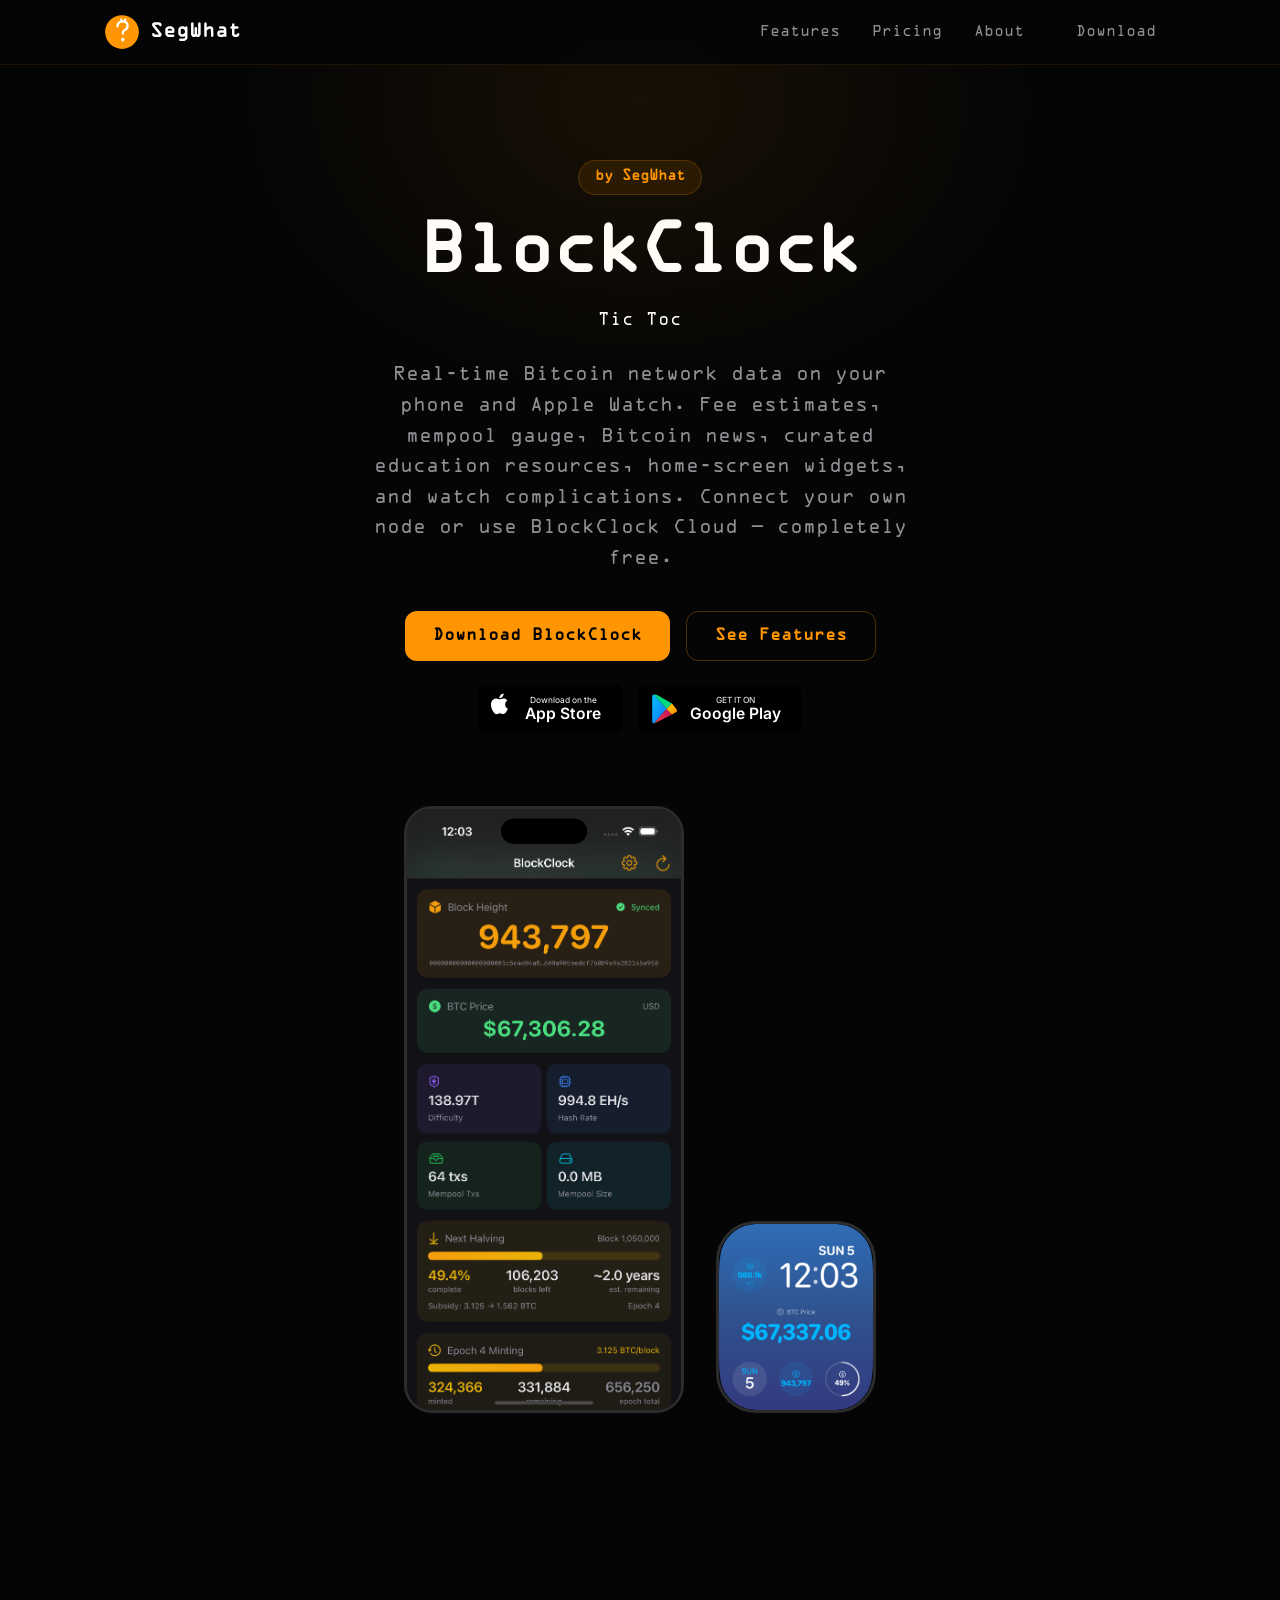
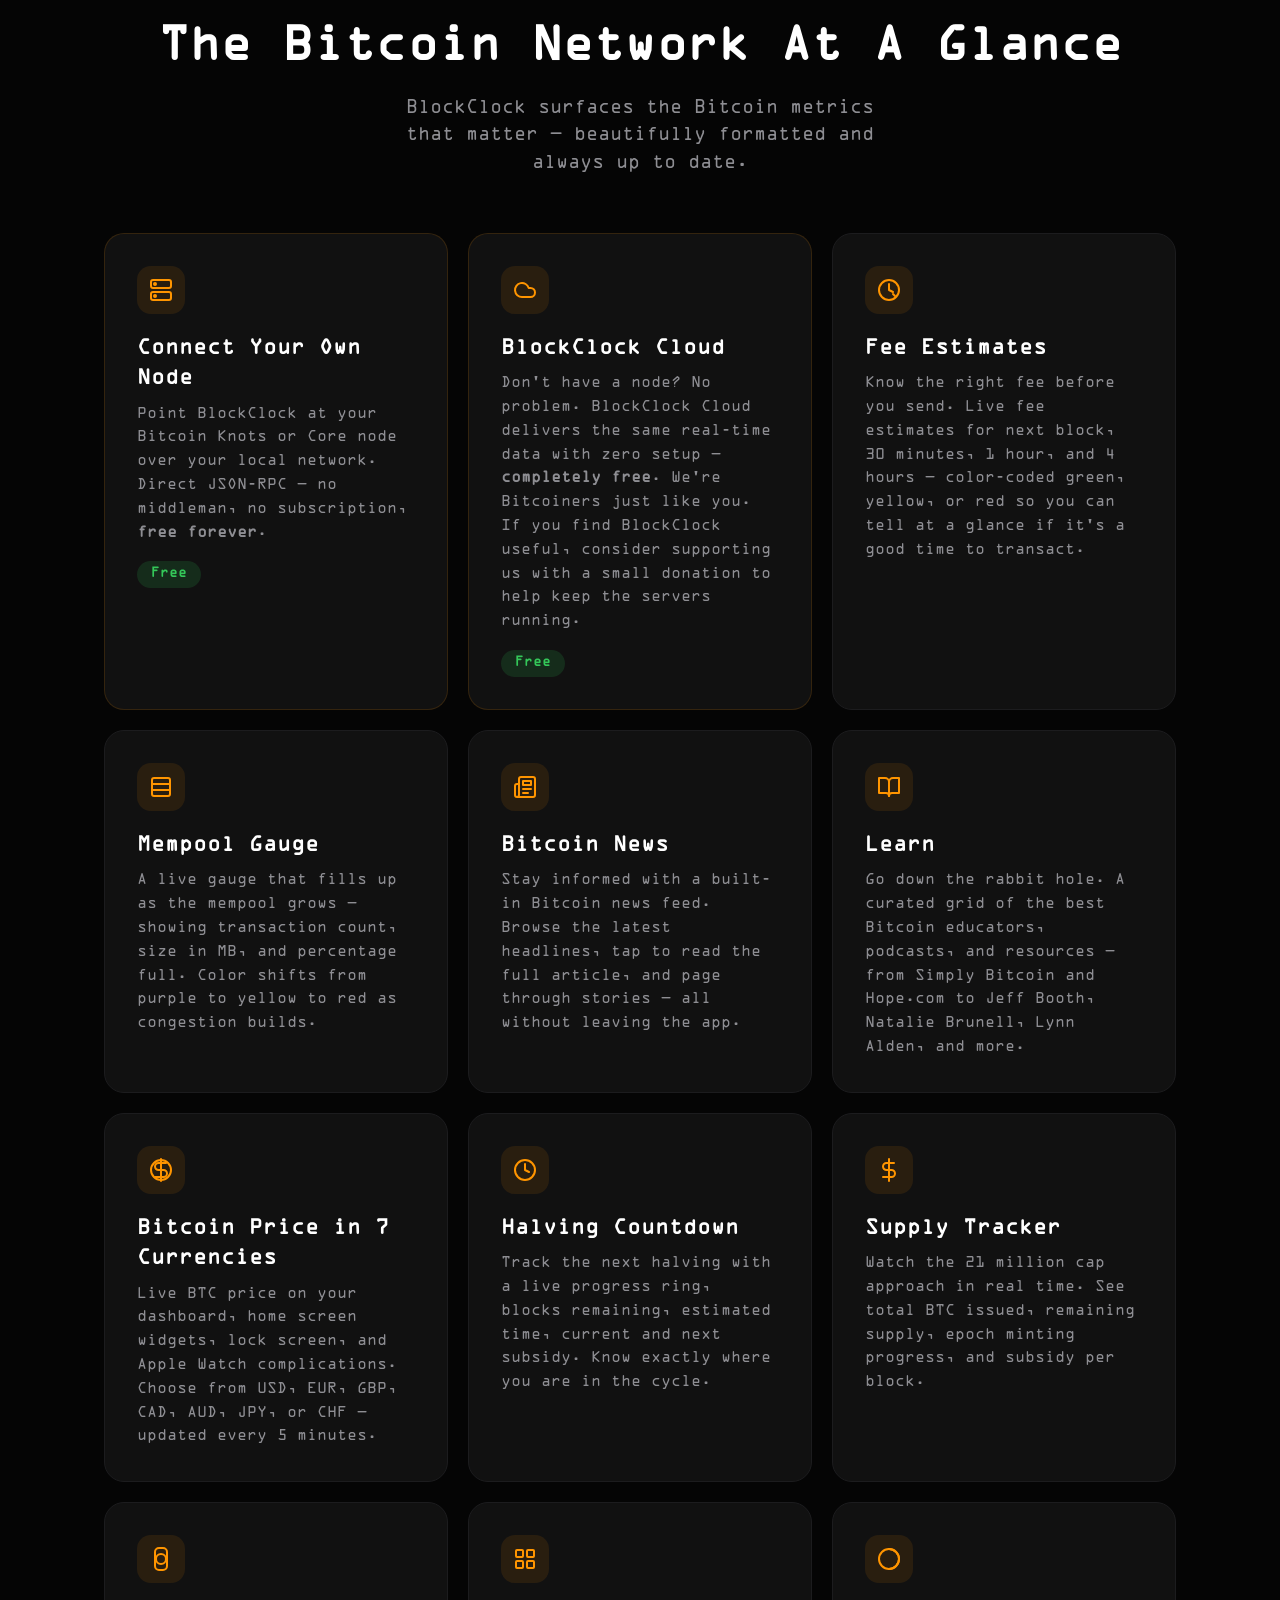
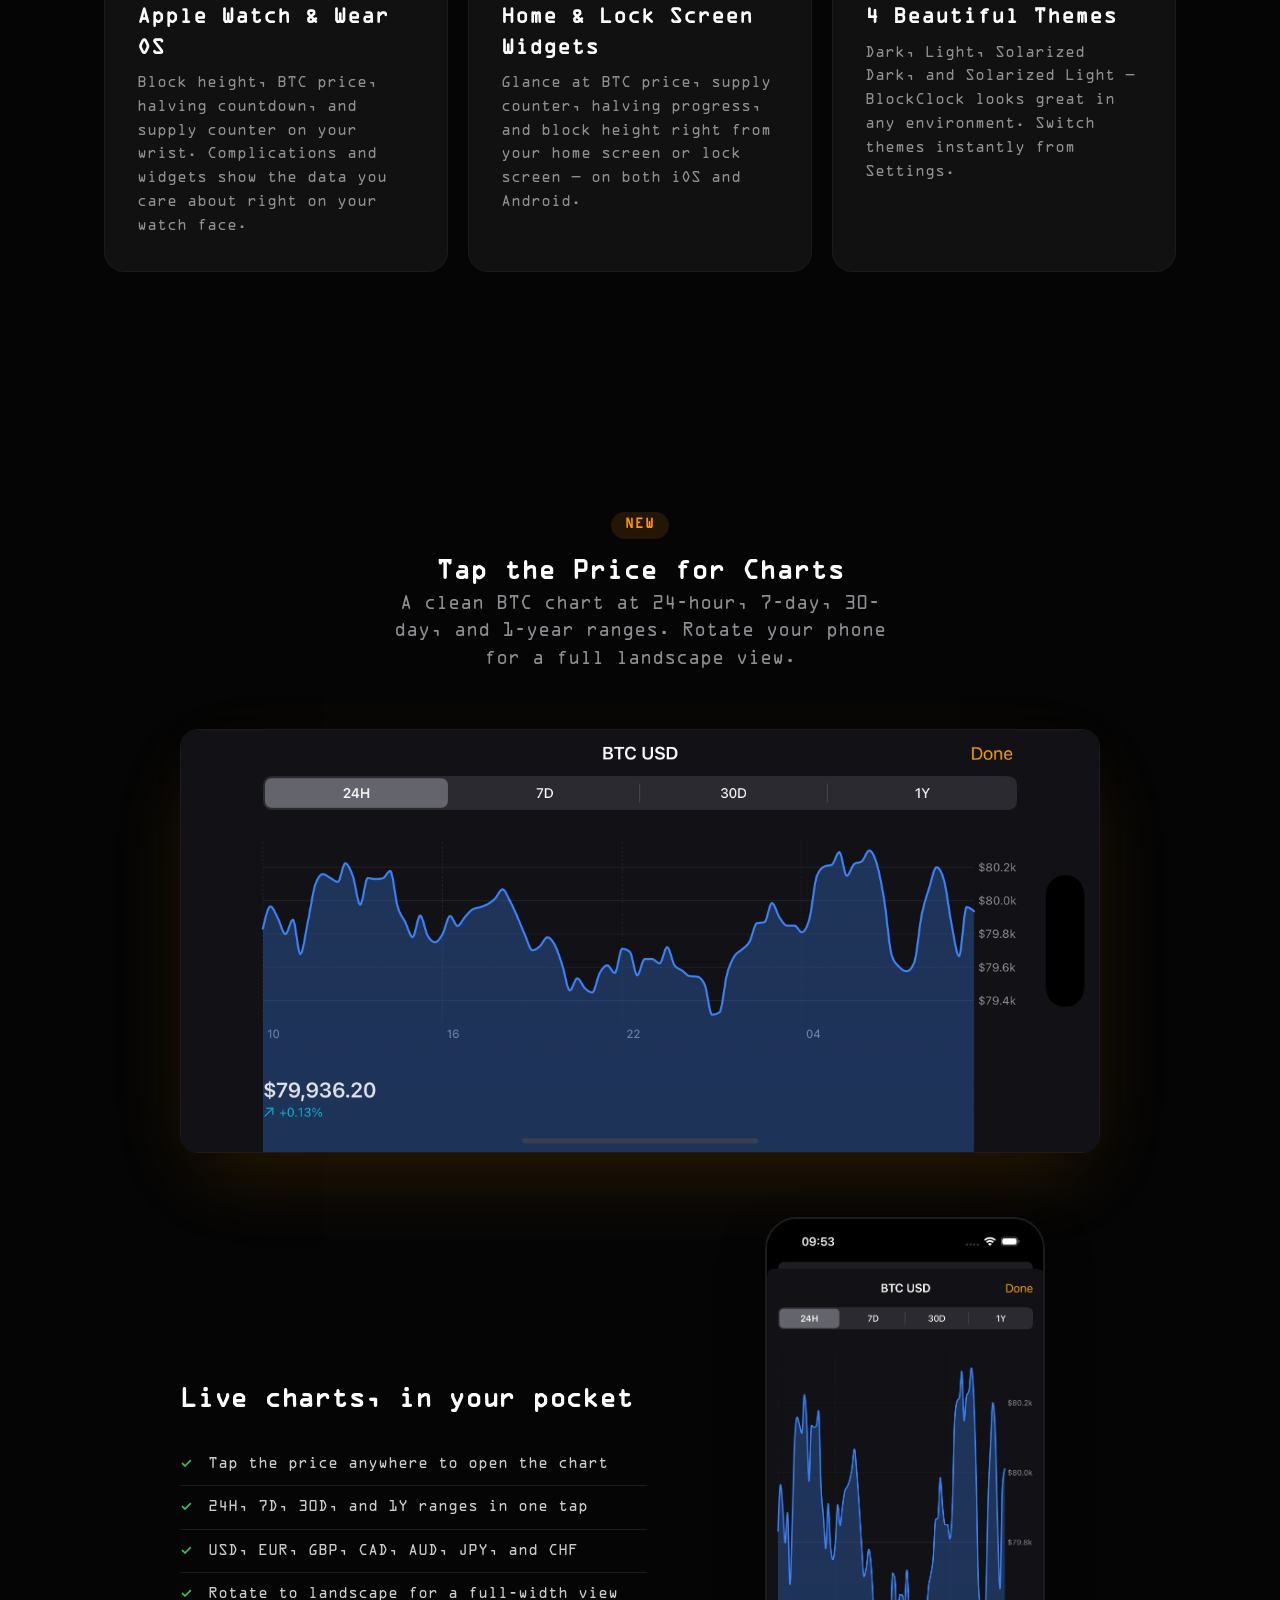
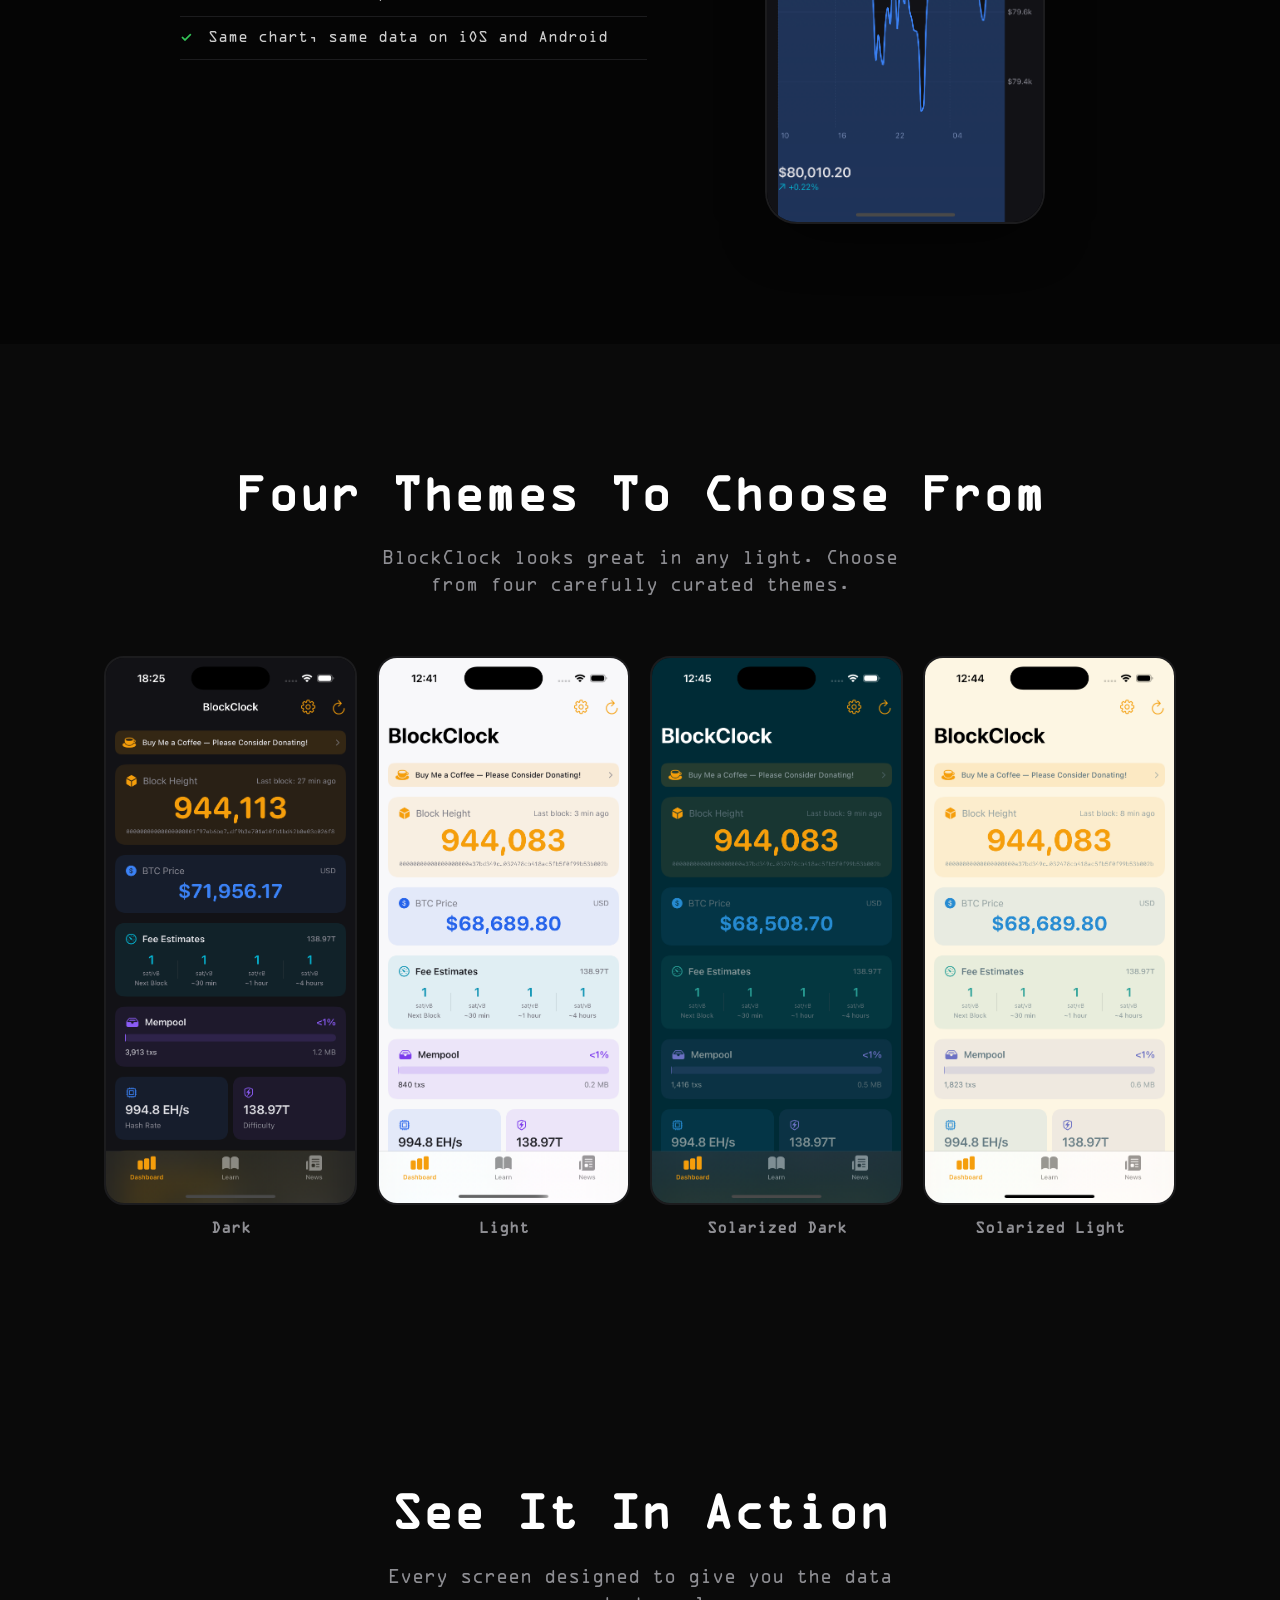
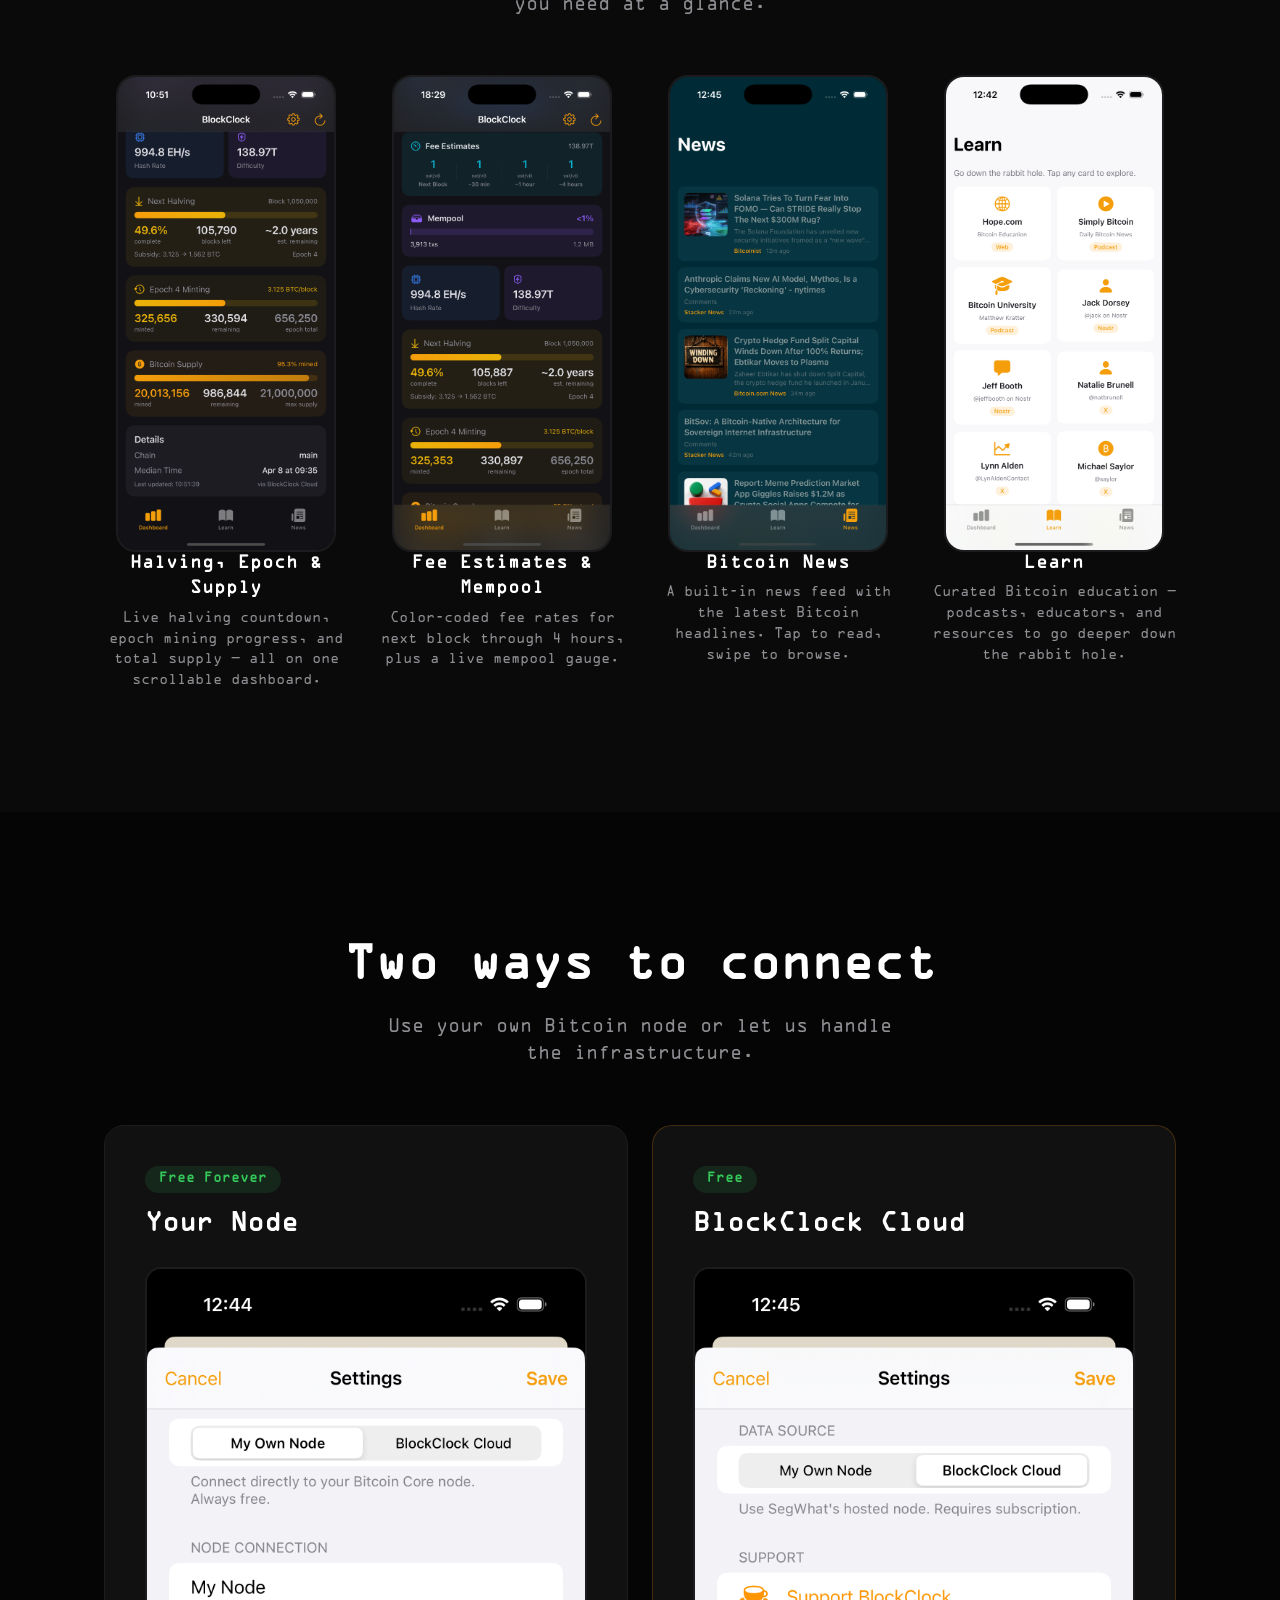
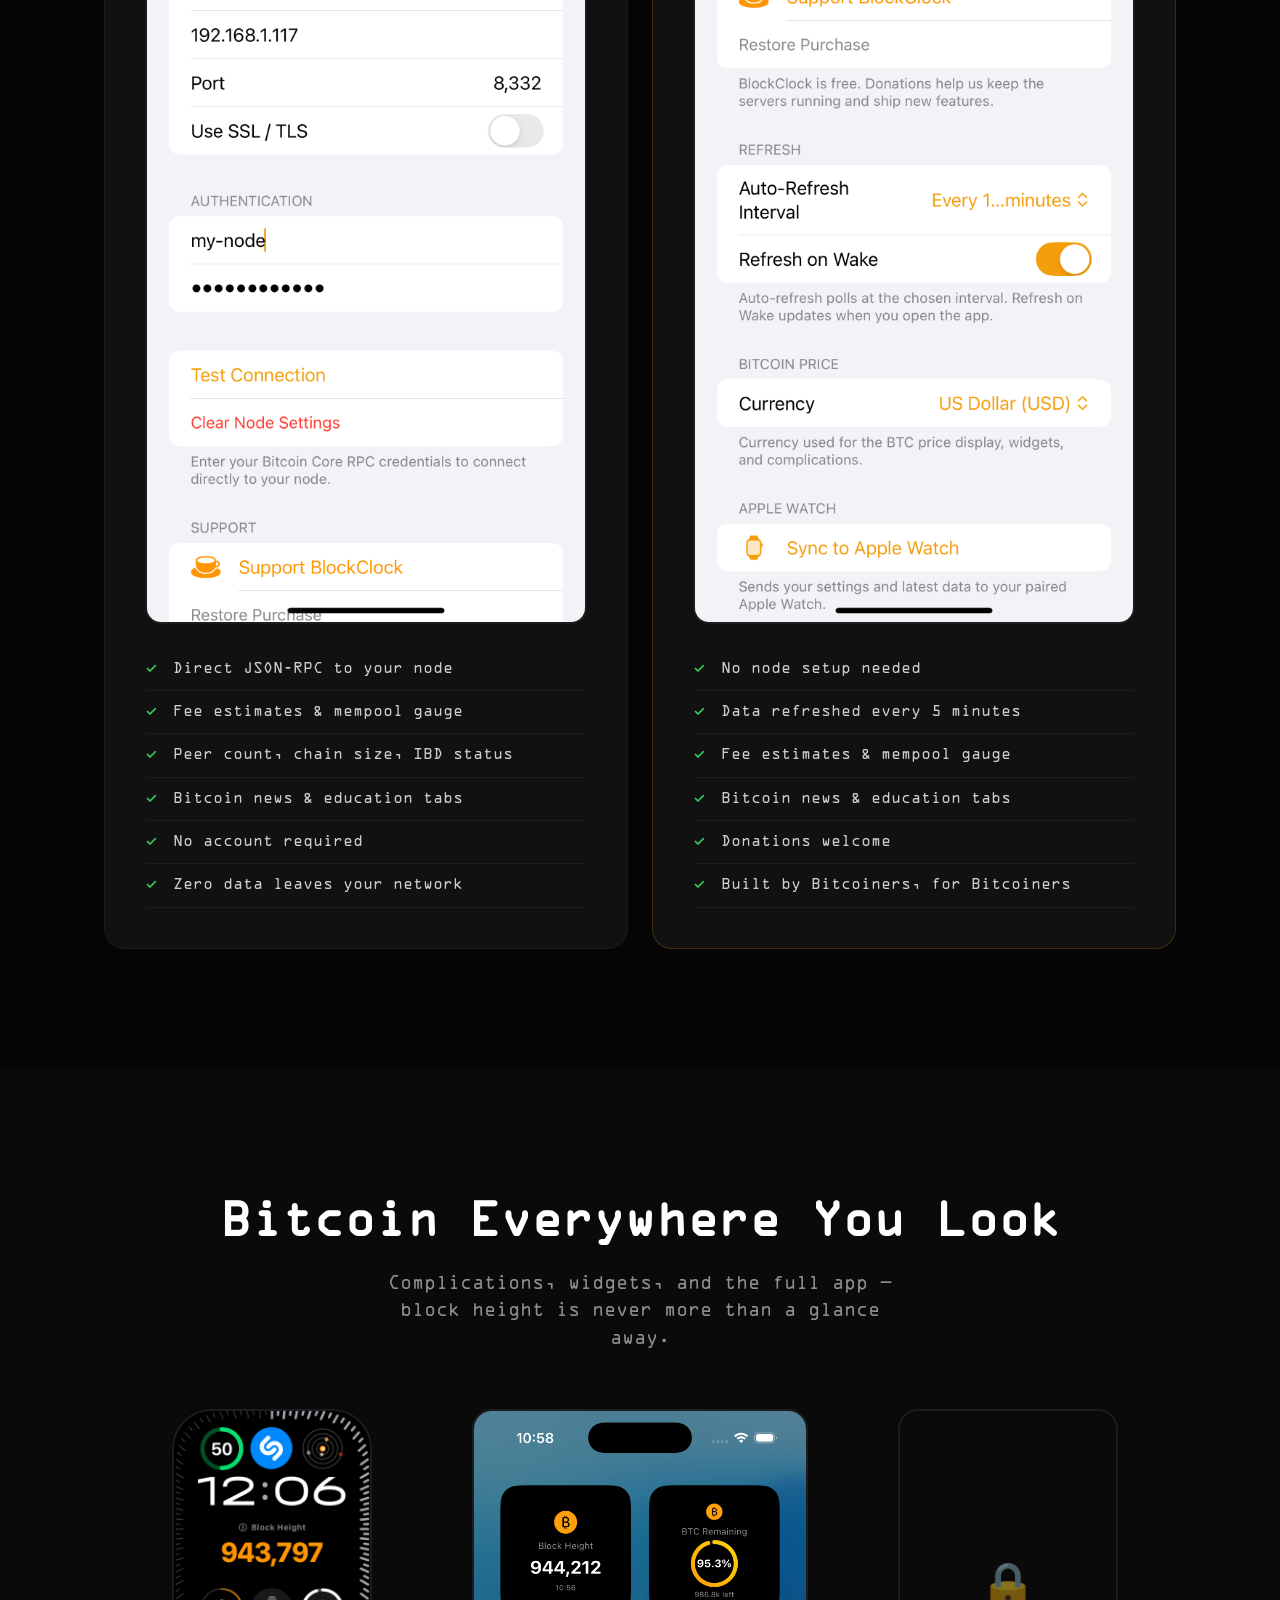
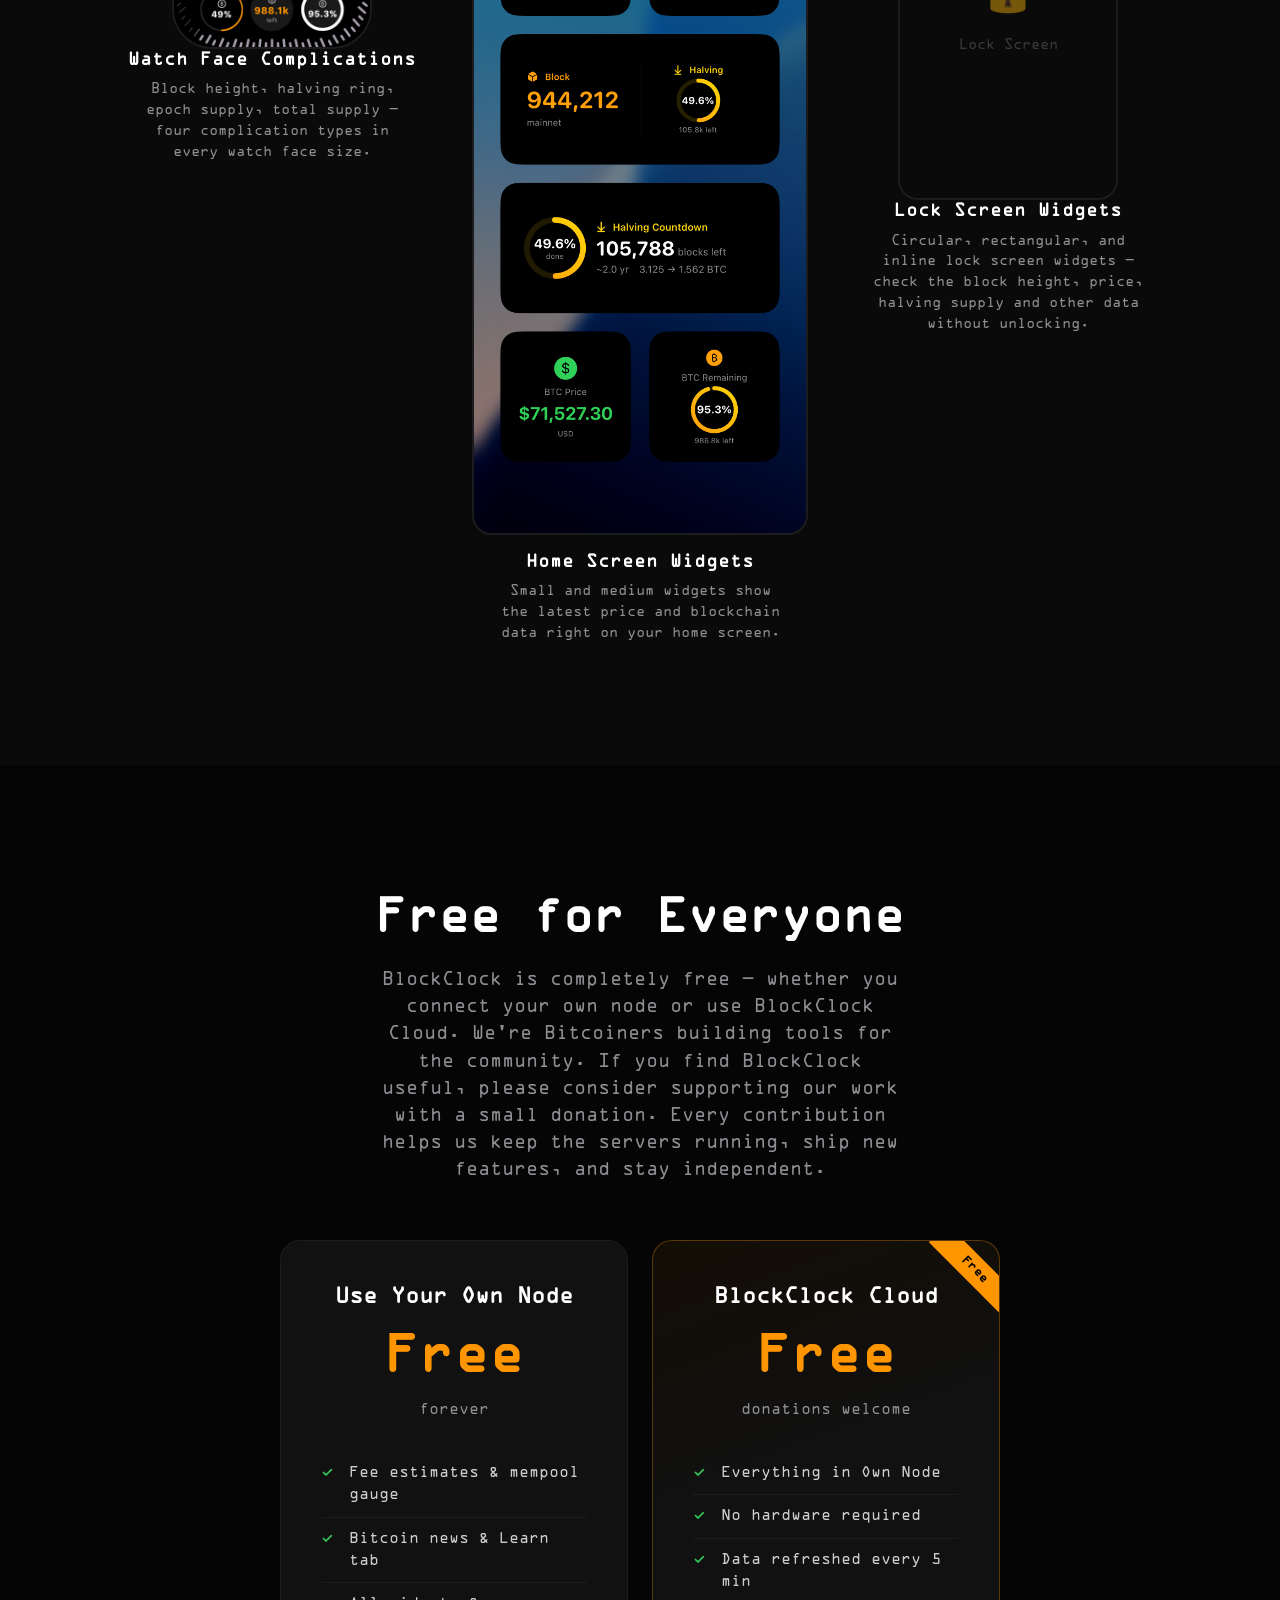
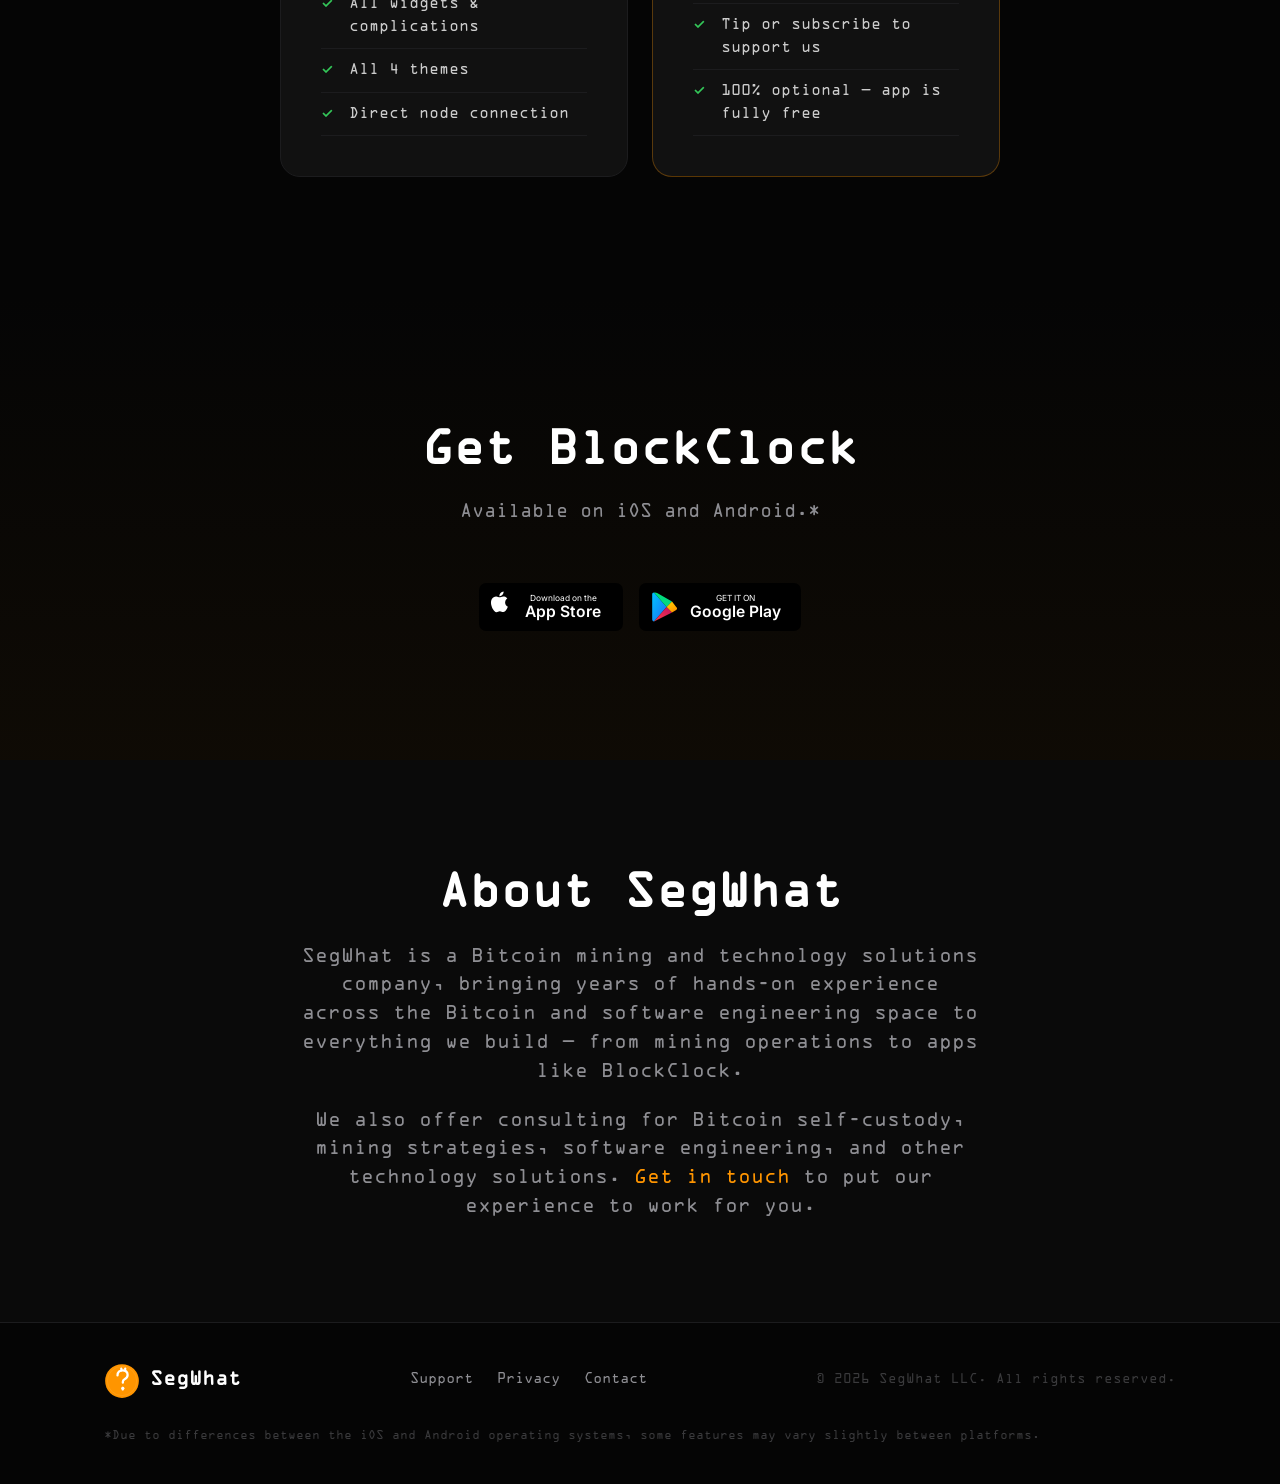
==== commit 8f3d8a9b: "Add About section with consulting offerings and nav link" ====
--- a/index.html
+++ b/index.html
@@ -29,6 +29,7 @@
             <div class="nav-links">
                 <a href="#features">Features</a>
                 <a href="#pricing">Pricing</a>
+                <a href="#about">About</a>
                 <a href="#download" class="btn btn-small">Download</a>
             </div>
         </div>
@@ -665,6 +666,19 @@
         </div>
     </section>
 
+    <!-- About -->
+    <section id="about" class="about">
+        <div class="container">
+            <h2>About SegWhat</h2>
+            <p class="section-sub">SegWhat is a Bitcoin mining and technology solutions company, bringing years
+                of hands-on experience across the Bitcoin and software engineering space to everything we build —
+                from mining operations to apps like BlockClock.</p>
+            <p class="section-sub">We also offer consulting for Bitcoin self-custody, mining strategies, software
+                engineering, and other technology solutions. <a href="mailto:info@segwhat.com">Get
+                    in touch</a> to put our experience to work for you.</p>
+        </div>
+    </section>
+
     <!-- Footer -->
     <footer class="footer">
         <div class="container footer-inner">
--- a/css/style.css
+++ b/css/style.css
@@ -149,7 +149,7 @@
 
 /* ── Features ────────────────────────────── */
 .features { padding: 120px 0; }
-.features h2, .themes h2, .how-it-works h2, .showcase h2, .pricing h2, .download h2 {
+.features h2, .themes h2, .how-it-works h2, .showcase h2, .pricing h2, .download h2, .about h2 {
     font-size: clamp(28px, 4vw, 44px); font-weight: 800; text-align: center;
     letter-spacing: -0.02em; margin-bottom: 12px;
 }
@@ -341,6 +341,12 @@
 .store-badge { display: inline-block; transition: transform 0.2s; }
 .store-badge:hover { transform: translateY(-2px); }
 .store-svg { height: 48px; width: auto; }
+
+.about { padding: 100px 0; text-align: center; background: #0A0A0A; }
+.about .section-sub { font-size: 18px; max-width: 680px; margin-bottom: 20px; }
+.about .section-sub:last-of-type { margin-bottom: 0; }
+.about .section-sub a { color: #FF9500; }
+.about .section-sub a:hover { text-decoration: underline; }
 
 /* ── Footer ───────────────────────────────── */
 .footer {
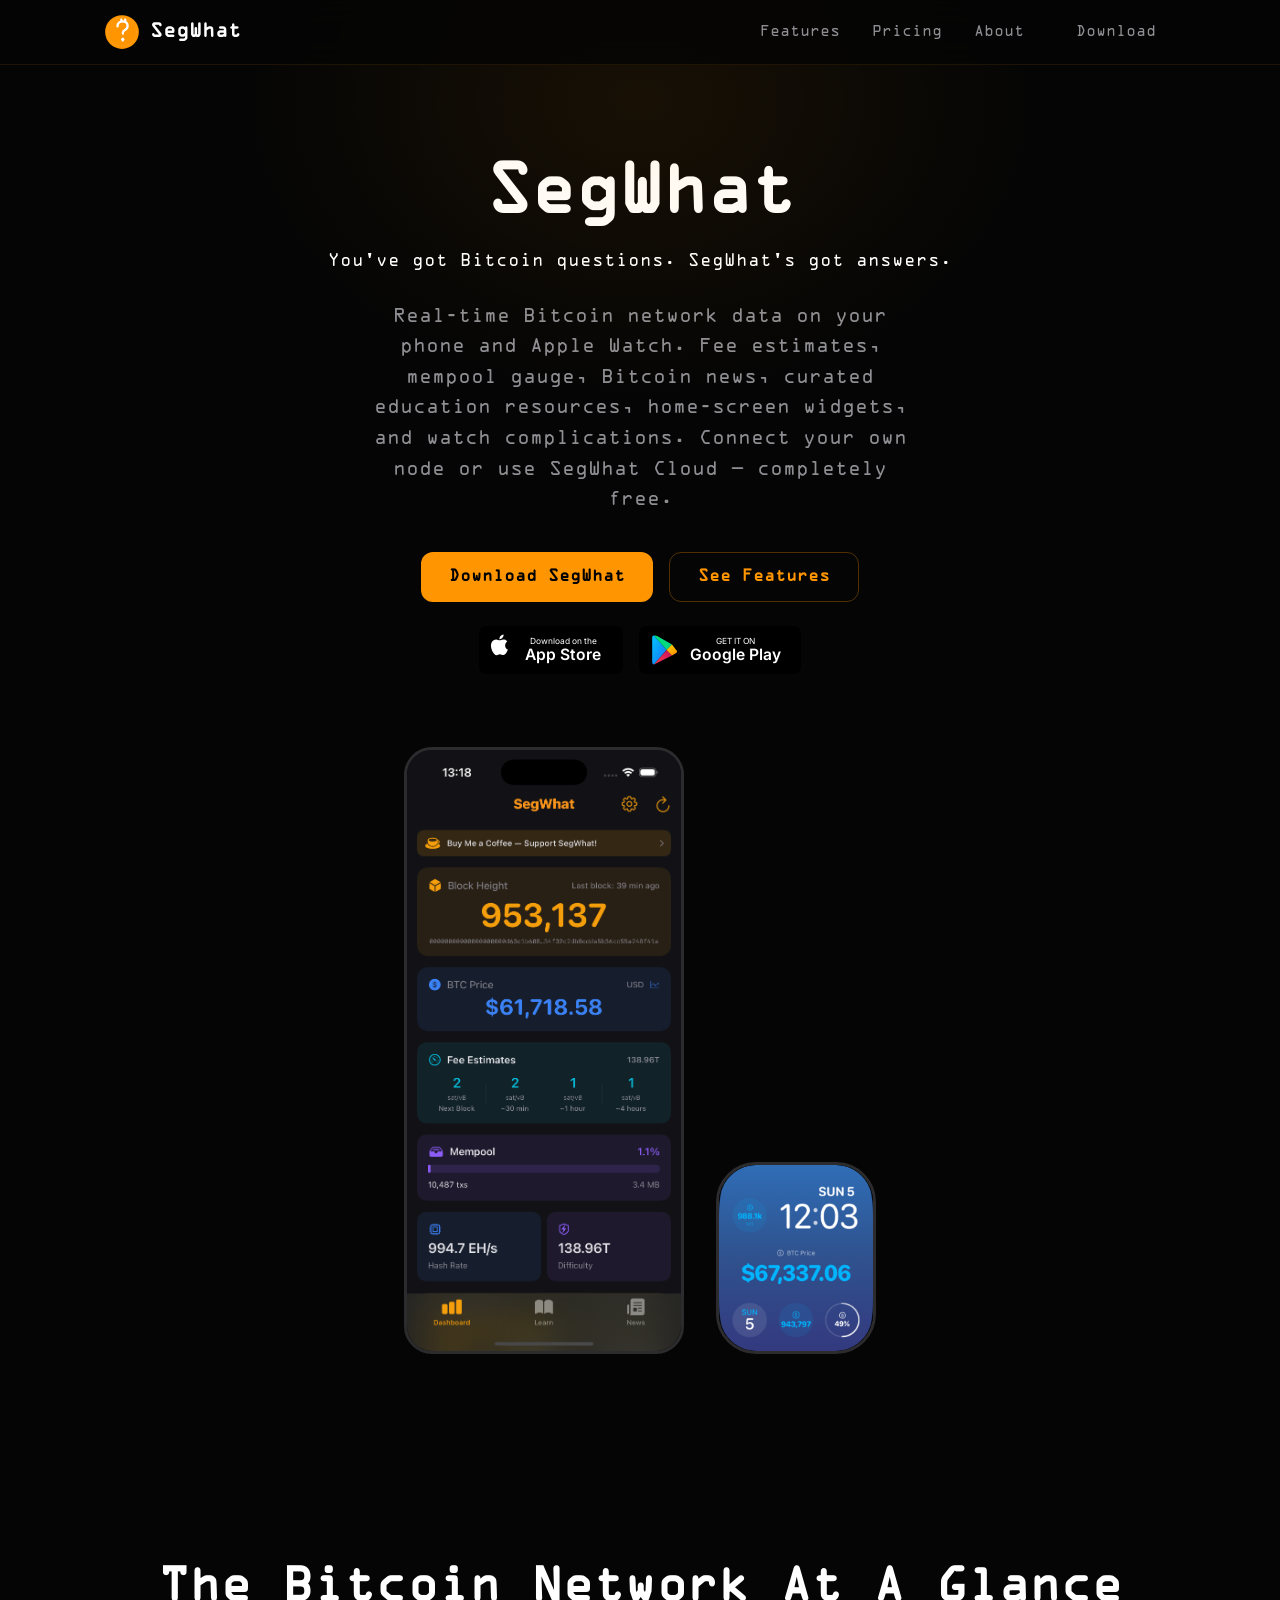
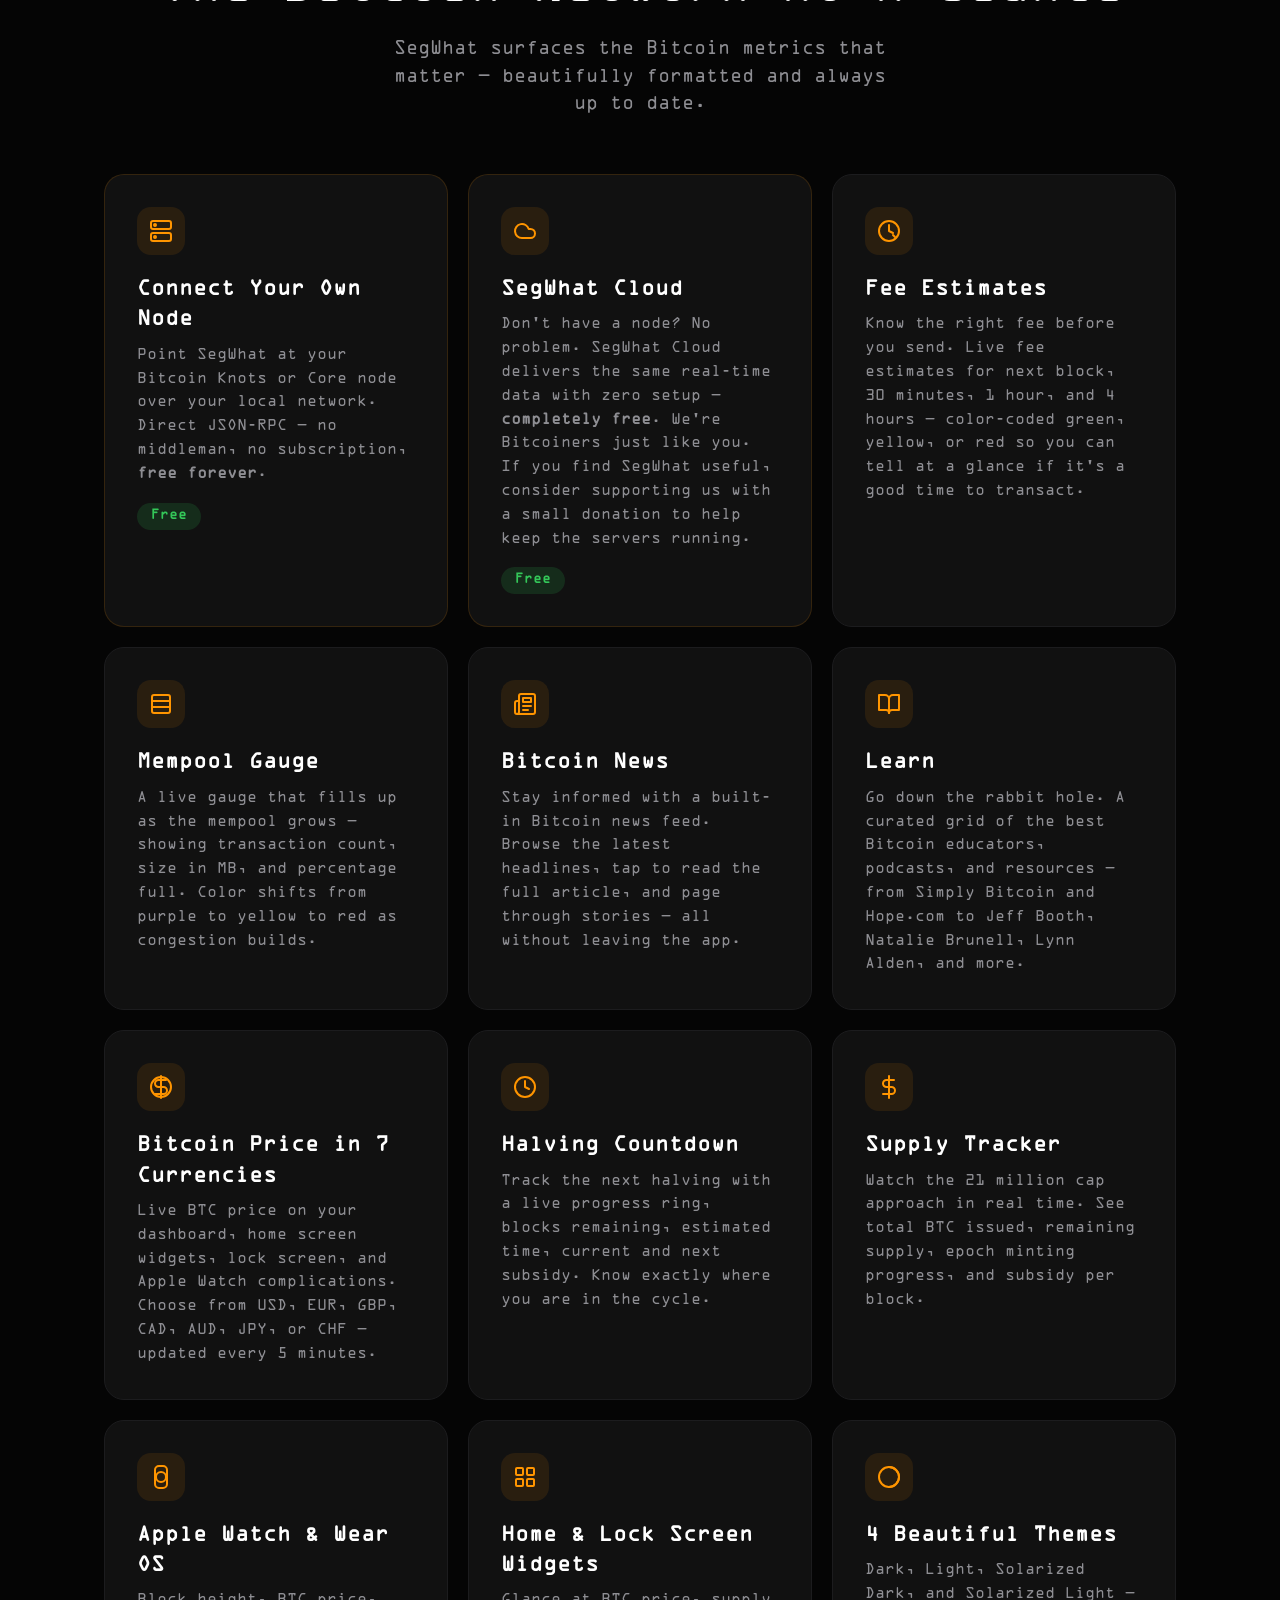
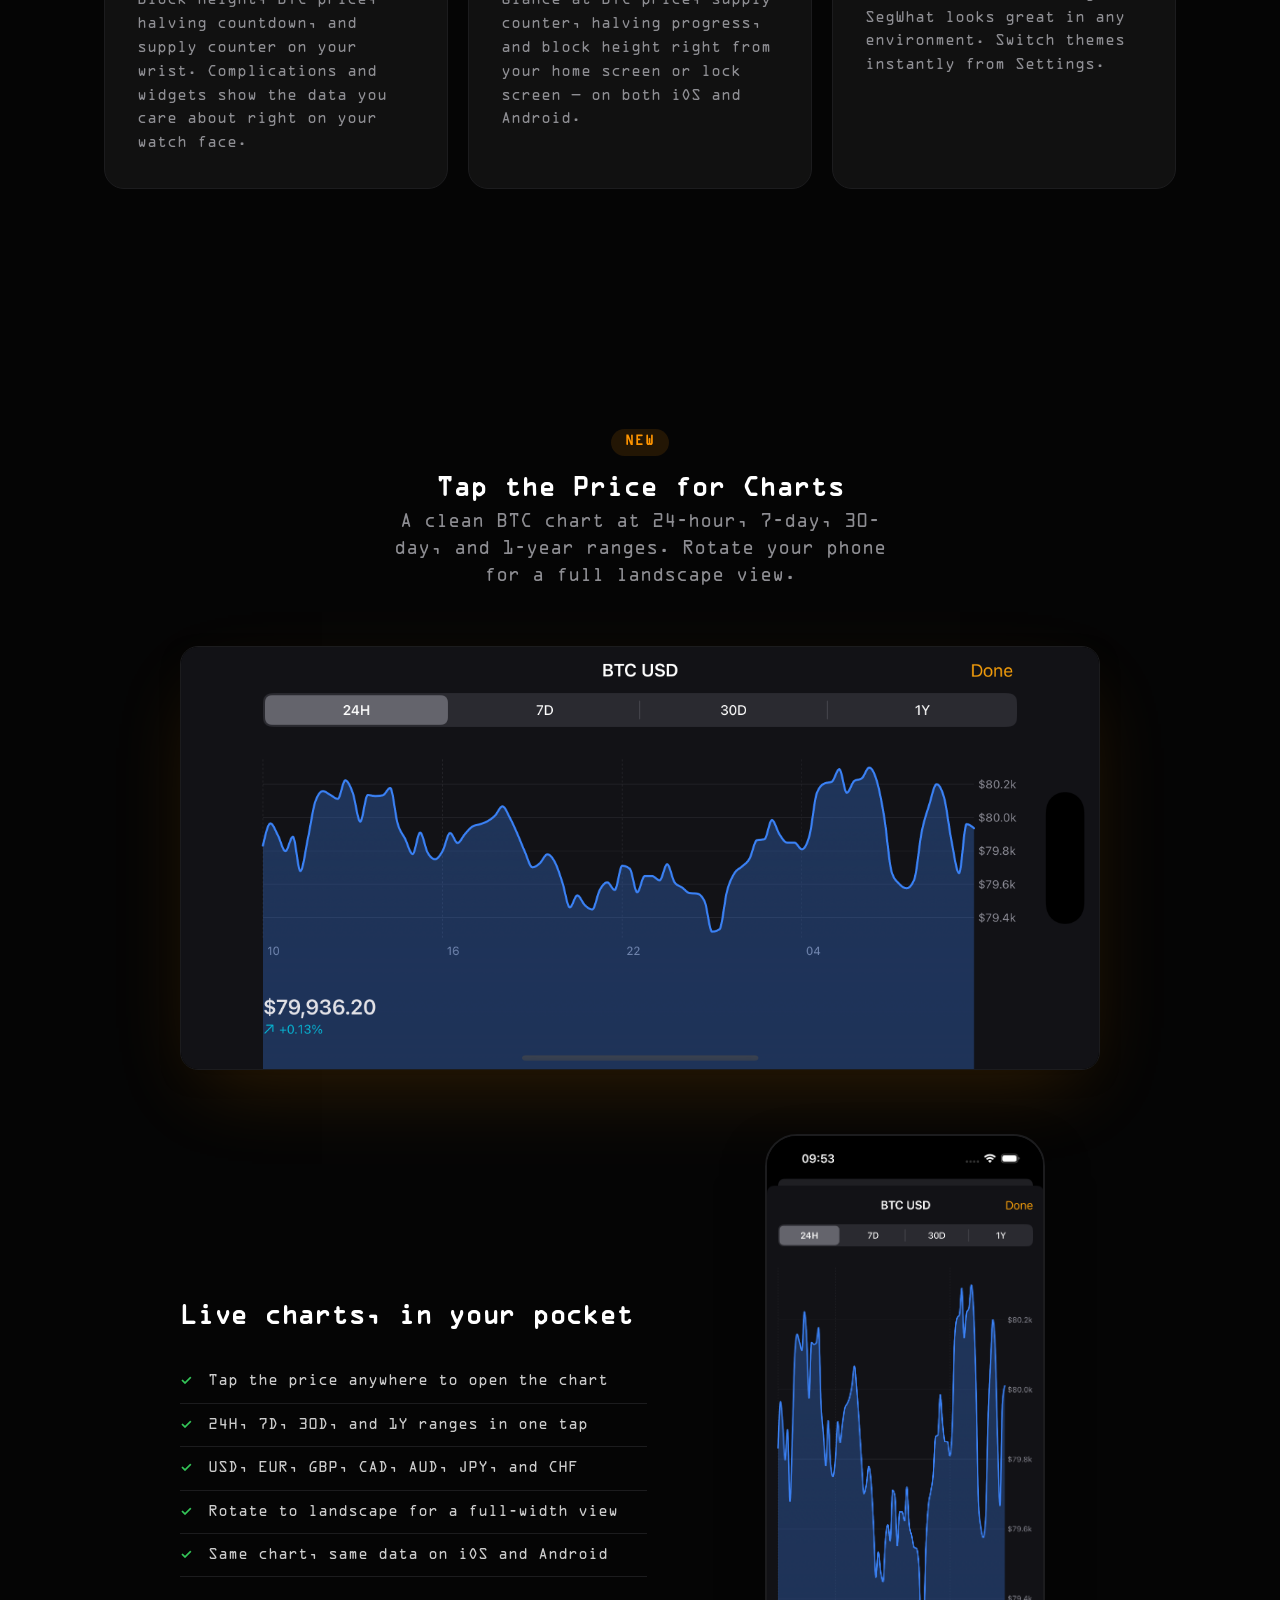
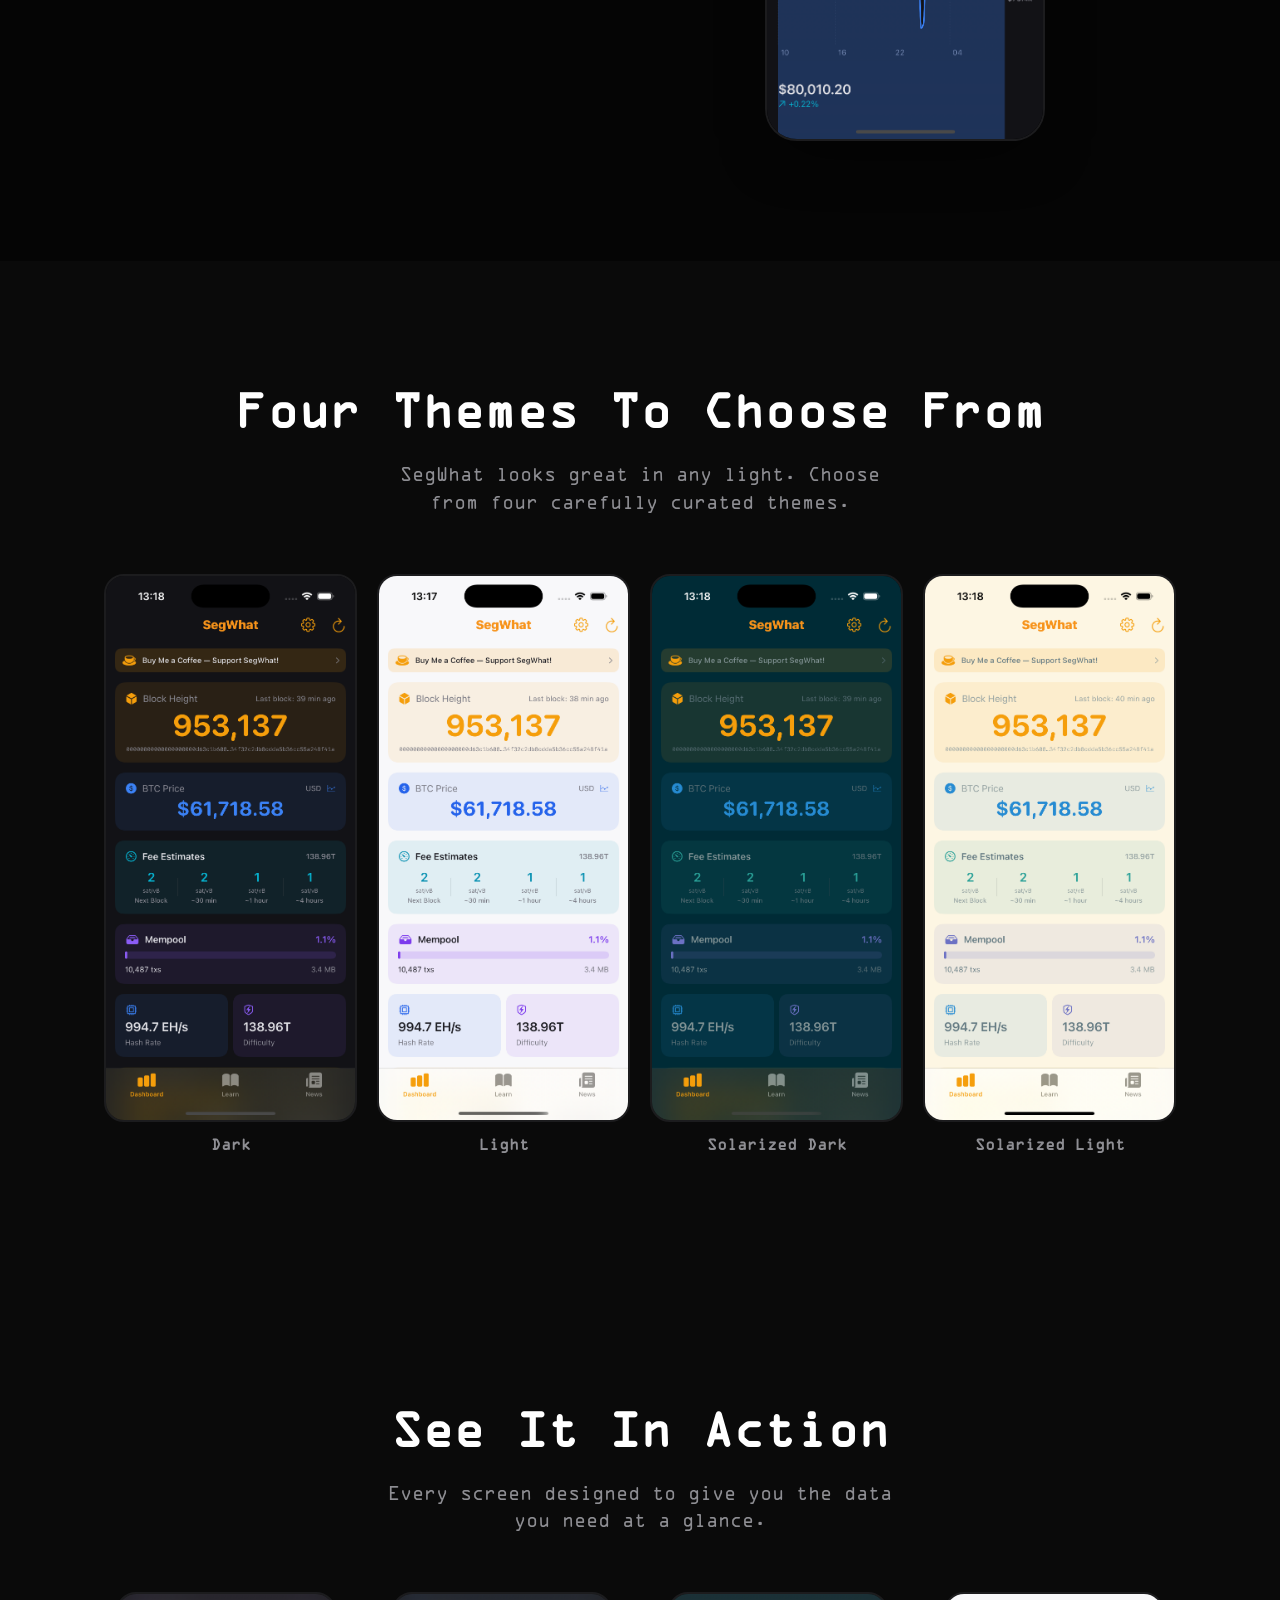
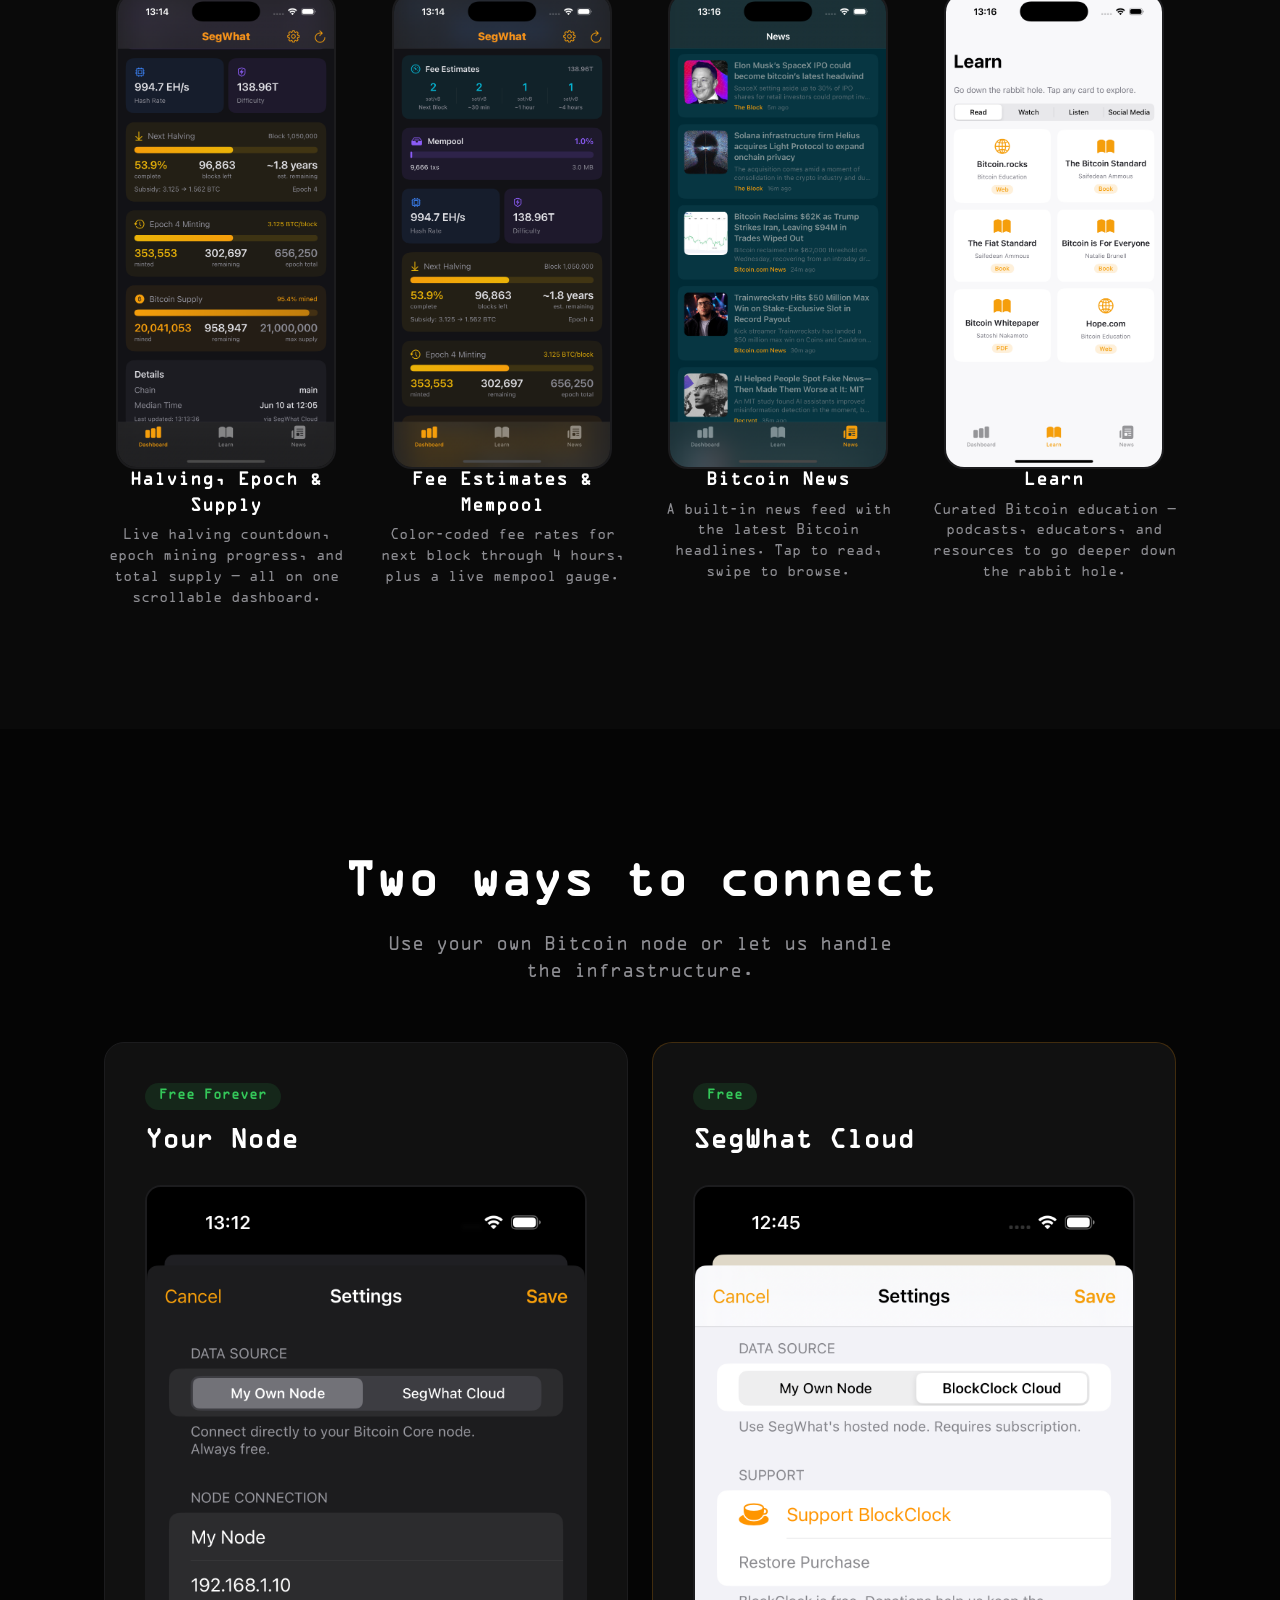
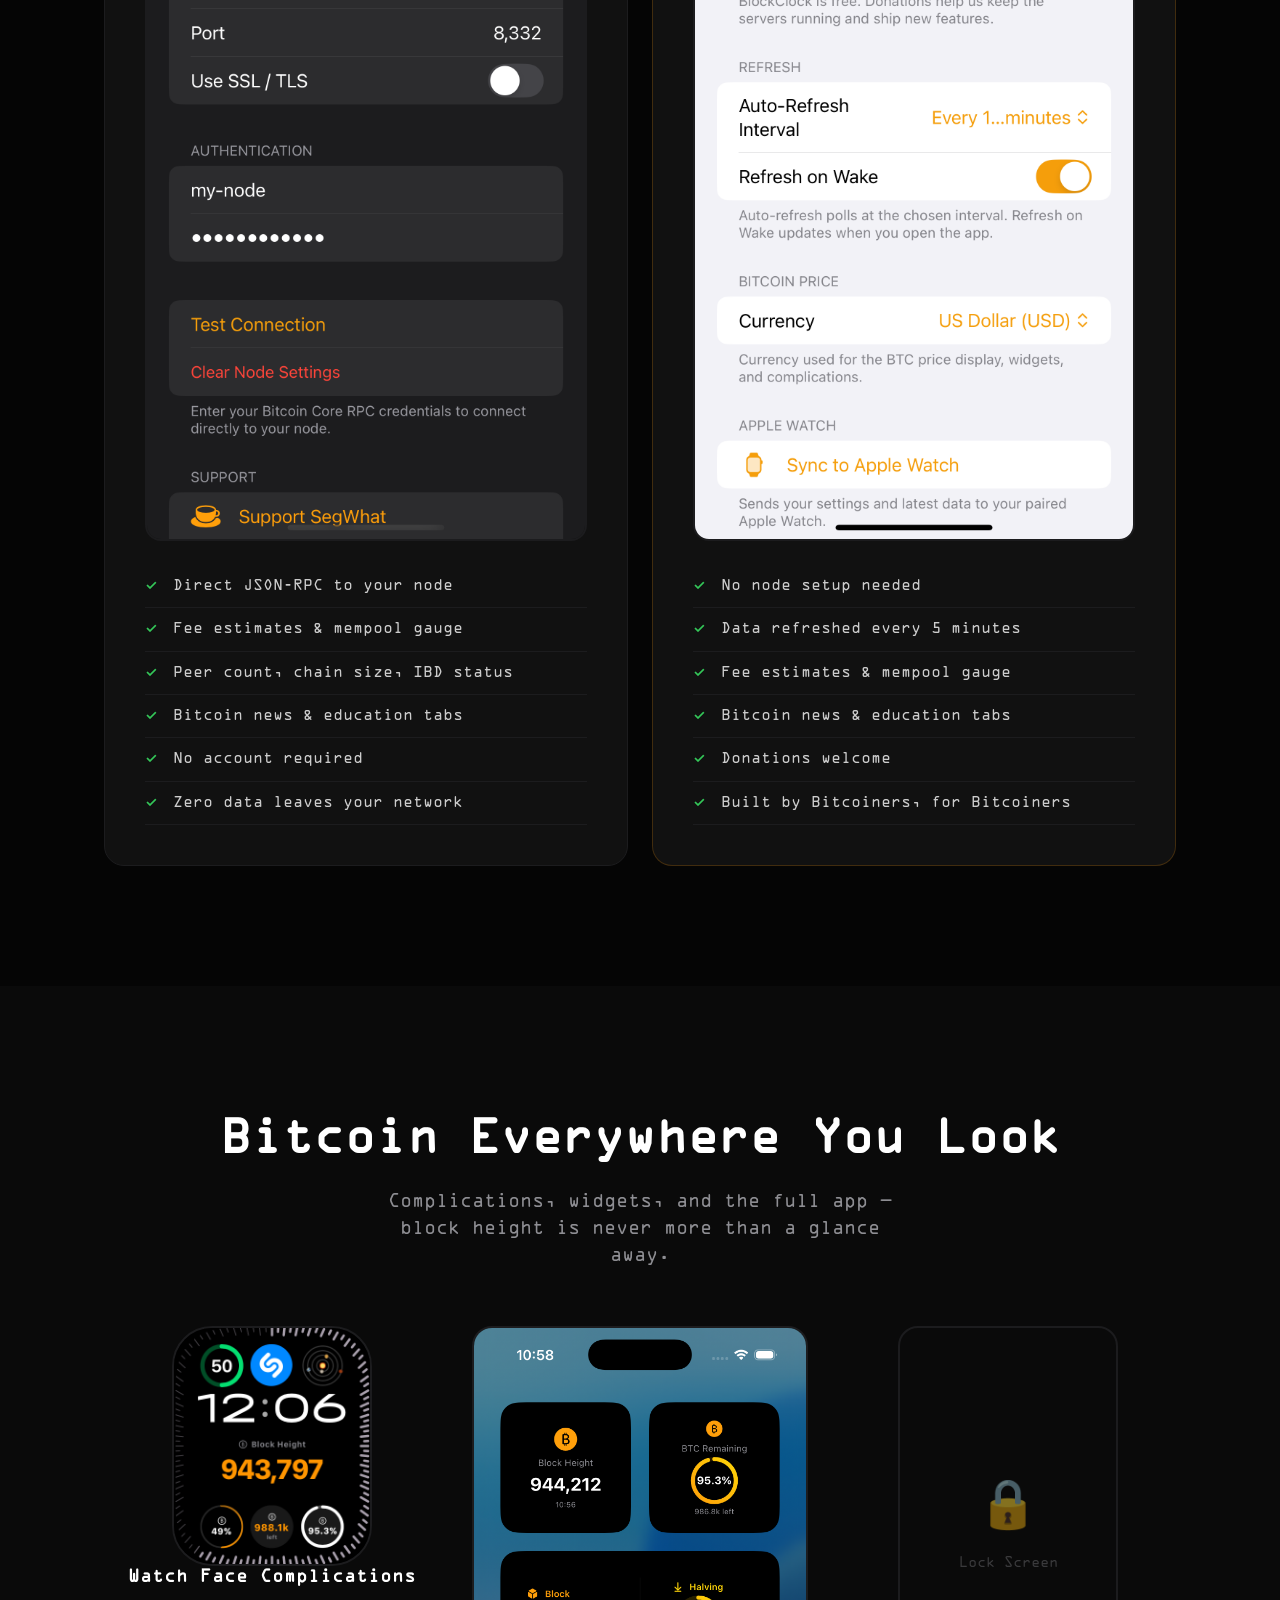
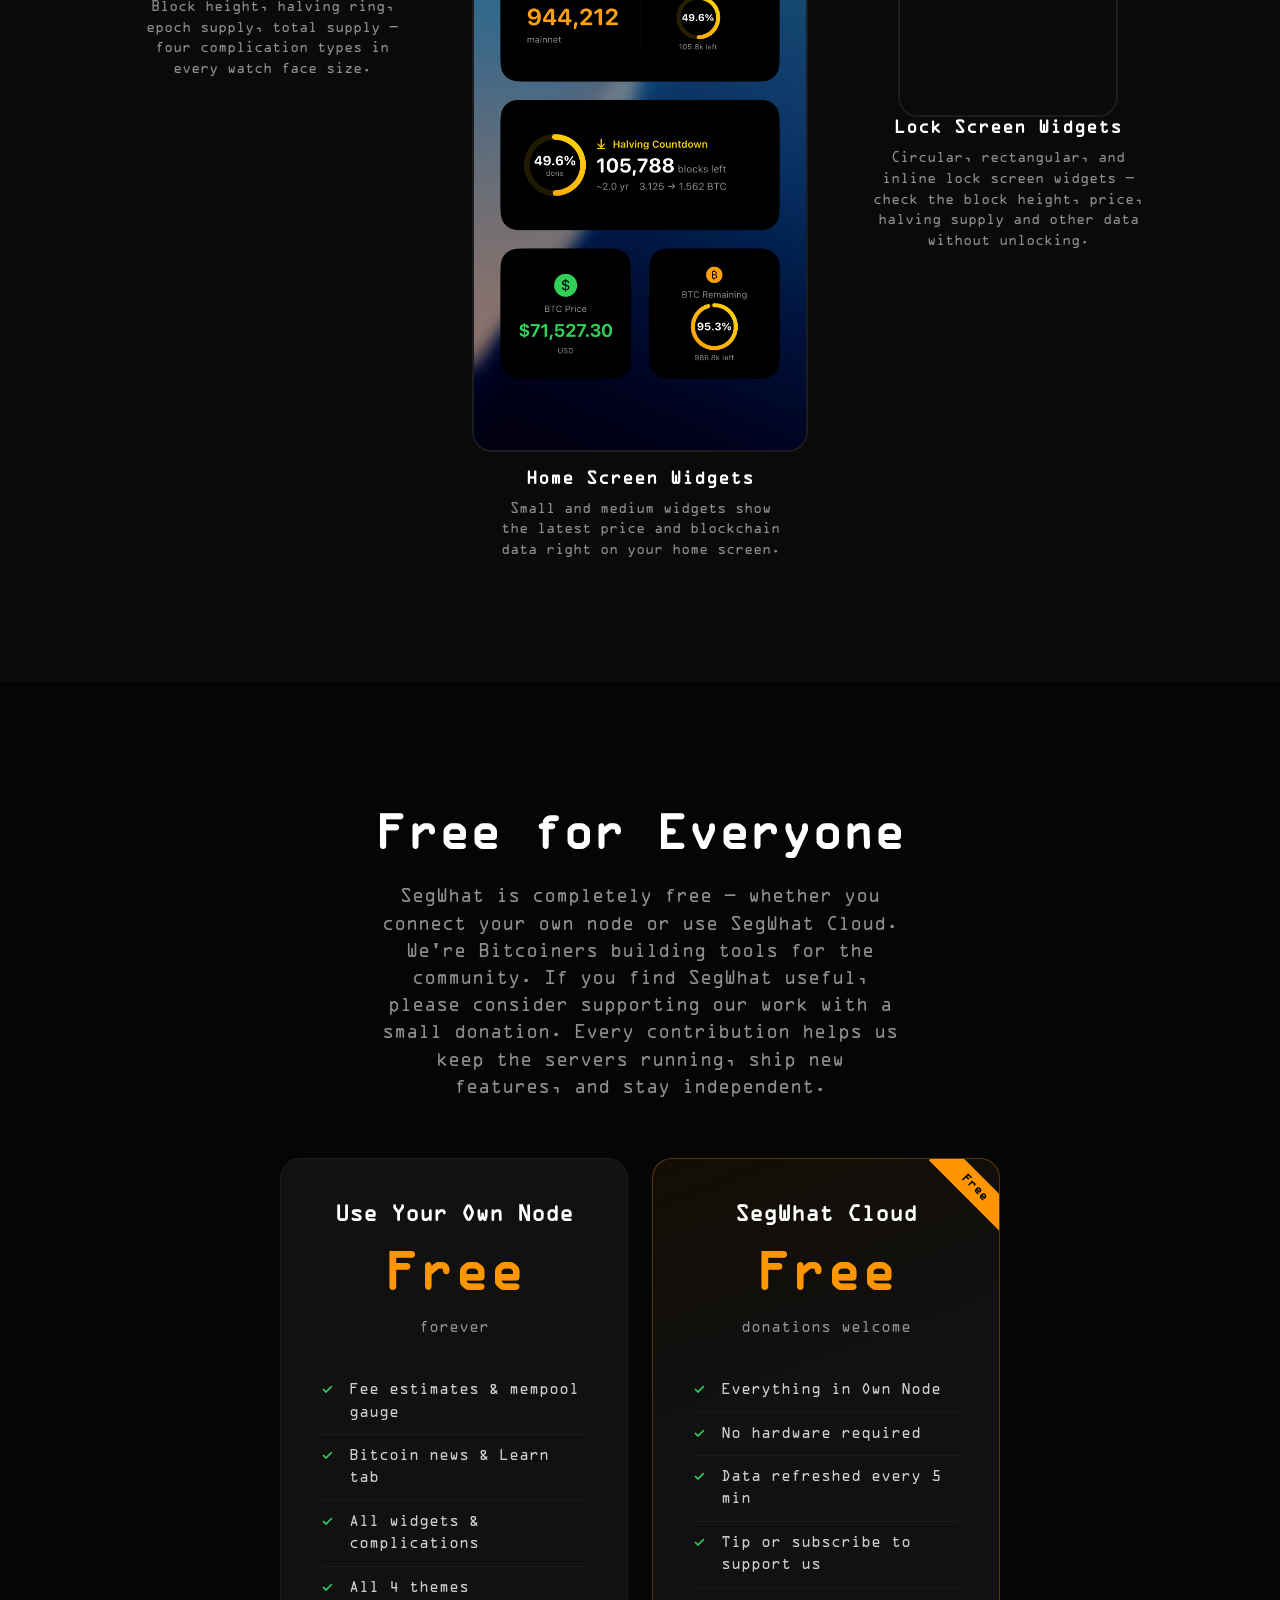
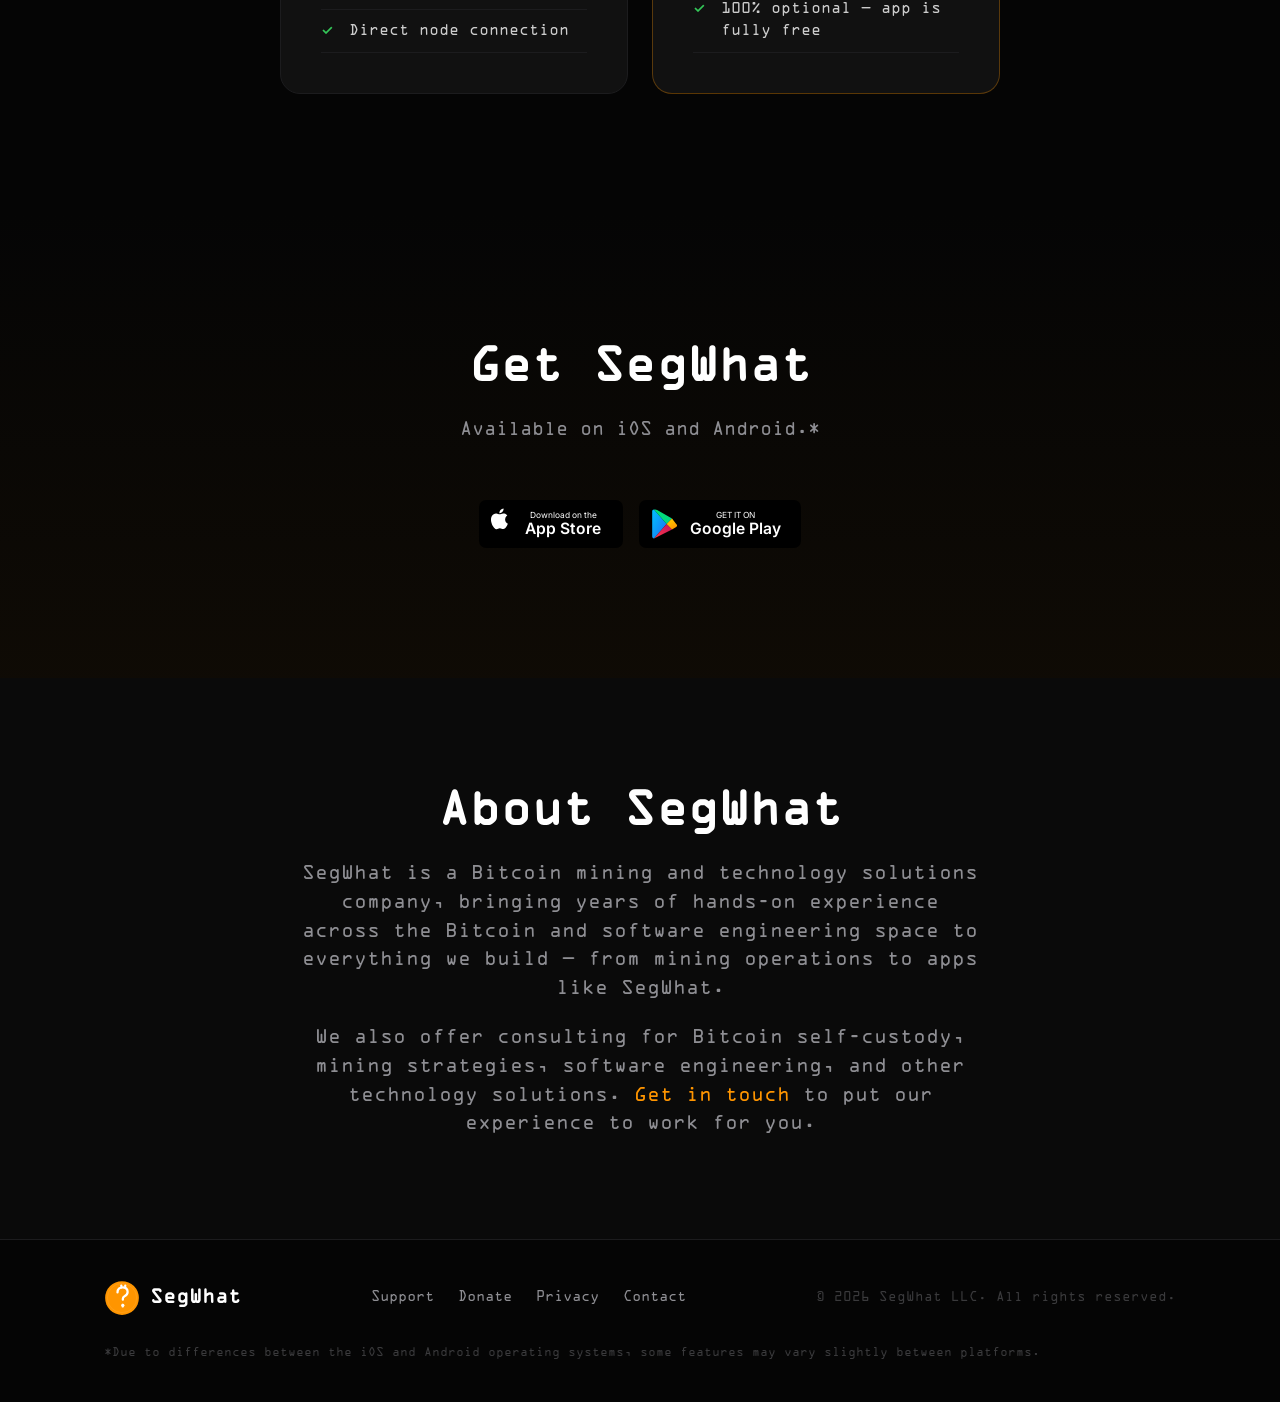
==== commit 0fe7316a: "added donate page and also added some new screenshots" ====
--- a/index.html
+++ b/index.html
@@ -4,9 +4,9 @@
 <head>
     <meta charset="UTF-8">
     <meta name="viewport" content="width=device-width, initial-scale=1.0">
-    <title>SegWhat — BlockClock: Real-Time Bitcoin Network Data</title>
+    <title>SegWhat — Real-Time Bitcoin Network Data</title>
     <meta name="description"
-        content="BlockClock brings real-time Bitcoin network data to your phone, Apple Watch, widgets, and complications. Connect your own node for free or use BlockClock Cloud.">
+        content="SegWhat brings real-time Bitcoin network data to your phone, Apple Watch, widgets, and complications. Connect your own node for free or use SegWhat Cloud.">
     <link rel="icon" type="image/png" sizes="32x32" href="images/favicon-32.png">
     <link rel="icon" type="image/png" sizes="16x16" href="images/favicon-16.png">
     <link rel="apple-touch-icon" sizes="180x180" href="images/apple-touch-icon.png">
@@ -35,25 +35,25 @@
         </div>
     </nav>
 
-    <!-- Hero — BlockClock -->
+    <!-- Hero — SegWhat -->
     <section class="hero">
         <div class="hero-glow"></div>
         <div class="container">
-            <div class="hero-badge">by SegWhat</div>
-            <h1>BlockClock</h1>
-            <p class="hero-tagline">Tic Toc</p>
+            <h1>SegWhat</h1>
+            <p class="hero-tagline">You've got Bitcoin questions. SegWhat's got answers.</p>
             <br>
             <p class="hero-sub">
                 Real-time Bitcoin network data on your phone and Apple Watch.
                 Fee estimates, mempool gauge, Bitcoin news, curated education resources, home-screen widgets,
-                and watch complications. Connect your own node or use BlockClock Cloud — completely free.
+                and watch complications. Connect your own node or use SegWhat Cloud — completely free.
             </p>
             <div class="hero-cta" style="margin-bottom: 24px;">
-                <a href="#download" class="btn btn-primary">Download BlockClock</a>
+                <a href="#download" class="btn btn-primary">Download SegWhat</a>
                 <a href="#features" class="btn btn-ghost">See Features</a>
             </div>
             <div class="download-buttons" style="margin-bottom: 64px;">
-                <a href="https://apps.apple.com/us/app/blockclock-by-segwhat/id6767312694" target="_blank" rel="noopener" class="store-badge" aria-label="Download on the App Store">
+                <a href="https://apps.apple.com/us/app/blockclock-by-segwhat/id6767312694" target="_blank"
+                    rel="noopener" class="store-badge" aria-label="Download on the App Store">
                     <svg viewBox="0 0 120 40" class="store-svg">
                         <rect width="120" height="40" rx="6" fill="#000" />
                         <!-- Apple logo -->
@@ -67,7 +67,8 @@
                             font-family="Inter, -apple-system, sans-serif">App Store</text>
                     </svg>
                 </a>
-                <a href="https://play.google.com/store/apps/details?id=io.segwhat.blockclock" target="_blank" rel="noopener" class="store-badge" aria-label="Get it on Google Play">
+                <a href="https://play.google.com/store/apps/details?id=io.segwhat.blockclock" target="_blank"
+                    rel="noopener" class="store-badge" aria-label="Get it on Google Play">
                     <svg viewBox="0 0 135 40" class="store-svg">
                         <rect width="135" height="40" rx="6" fill="#000" />
                         <!-- Google Play triangle -->
@@ -107,7 +108,7 @@
             <div class="hero-screens">
                 <div class="hero-phone">
                     <div class="phone-frame">
-                        <img src="images/screenshots/dashboard-dark.png" alt="BlockClock Dashboard — Dark Theme"
+                        <img src="images/screenshots/theme-dark.png" alt="SegWhat Dashboard — Dark Theme"
                             onerror="this.parentElement.classList.add('placeholder')">
                         <div class="phone-placeholder">
                             <span class="placeholder-icon">&#x20BF;</span>
@@ -117,7 +118,7 @@
                 </div>
                 <div class="hero-watch">
                     <div class="watch-frame">
-                        <img src="images/screenshots/watch.png" alt="BlockClock on Apple Watch"
+                        <img src="images/screenshots/watch.png" alt="SegWhat on Apple Watch"
                             onerror="this.parentElement.classList.add('placeholder')">
                         <div class="watch-placeholder">
                             <span class="placeholder-icon">&#x231A;</span>
@@ -133,7 +134,7 @@
     <section id="features" class="features">
         <div class="container">
             <h2>The Bitcoin Network At A Glance</h2>
-            <p class="section-sub">BlockClock surfaces the Bitcoin metrics that matter — beautifully formatted and
+            <p class="section-sub">SegWhat surfaces the Bitcoin metrics that matter — beautifully formatted and
                 always up to date.</p>
 
             <div class="features-grid">
@@ -149,7 +150,7 @@
                         </svg>
                     </div>
                     <h3>Connect Your Own Node</h3>
-                    <p>Point BlockClock at your Bitcoin Knots or Core node over your local network.
+                    <p>Point SegWhat at your Bitcoin Knots or Core node over your local network.
                         Direct JSON-RPC — no middleman, no subscription, <strong>free forever</strong>.</p>
                     <div class="feature-tag tag-free">Free</div>
                 </div>
@@ -162,10 +163,10 @@
                             <path d="M17.5 19H9a7 7 0 1 1 6.71-9h1.79a4.5 4.5 0 1 1 0 9Z" />
                         </svg>
                     </div>
-                    <h3>BlockClock Cloud</h3>
-                    <p>Don't have a node? No problem. BlockClock Cloud delivers the same real-time data with
+                    <h3>SegWhat Cloud</h3>
+                    <p>Don't have a node? No problem. SegWhat Cloud delivers the same real-time data with
                         zero setup — <strong>completely free</strong>. We're Bitcoiners just like you. If you
-                        find BlockClock useful, consider supporting us with a small donation to help keep the
+                        find SegWhat useful, consider supporting us with a small donation to help keep the
                         servers running.</p>
                     <div class="feature-tag tag-free">Free</div>
                 </div>
@@ -317,7 +318,7 @@
                         </svg>
                     </div>
                     <h3>4 Beautiful Themes</h3>
-                    <p>Dark, Light, Solarized Dark, and Solarized Light — BlockClock looks great in any
+                    <p>Dark, Light, Solarized Dark, and Solarized Light — SegWhat looks great in any
                         environment. Switch themes instantly from Settings.</p>
                 </div>
             </div>
@@ -329,7 +330,8 @@
         <div class="container">
             <span class="section-eyebrow">New</span>
             <h2>Tap the Price for Charts</h2>
-            <p class="section-sub">A clean BTC chart at 24-hour, 7-day, 30-day, and 1-year ranges. Rotate your phone for a full landscape view.</p>
+            <p class="section-sub">A clean BTC chart at 24-hour, 7-day, 30-day, and 1-year ranges. Rotate your phone for
+                a full landscape view.</p>
 
             <div class="chart-landscape">
                 <img src="images/screenshots/horizontal-chart.png"
@@ -358,7 +360,7 @@
     <section id="themes" class="themes">
         <div class="container">
             <h2>Four Themes To Choose From</h2>
-            <p class="section-sub">BlockClock looks great in any light. Choose from four carefully curated themes.</p>
+            <p class="section-sub">SegWhat looks great in any light. Choose from four carefully curated themes.</p>
 
             <div class="themes-grid">
                 <div class="theme-card">
@@ -373,7 +375,7 @@
                 </div>
                 <div class="theme-card">
                     <div class="theme-screen">
-                        <img src="images/screenshots/light-theme.png" alt="Light theme"
+                        <img src="images/screenshots/theme-light.png" alt="Light theme"
                             onerror="this.parentElement.classList.add('placeholder')">
                         <div class="theme-placeholder" style="background: #F2F2F7;">
                             <span class="placeholder-block" style="color: #FF9500;">942,507</span>
@@ -383,7 +385,7 @@
                 </div>
                 <div class="theme-card">
                     <div class="theme-screen">
-                        <img src="images/screenshots/solarized-theme-dark.png" alt="Solarized Dark theme"
+                        <img src="images/screenshots/theme-solarized-dark.png" alt="Solarized Dark theme"
                             onerror="this.parentElement.classList.add('placeholder')">
                         <div class="theme-placeholder" style="background: #002B36;">
                             <span class="placeholder-block" style="color: #B58900;">942,507</span>
@@ -393,7 +395,7 @@
                 </div>
                 <div class="theme-card">
                     <div class="theme-screen">
-                        <img src="images/screenshots/solarized-light-theme.png" alt="Solarized Light theme"
+                        <img src="images/screenshots/theme-solarized-light.png" alt="Solarized Light theme"
                             onerror="this.parentElement.classList.add('placeholder')">
                         <div class="theme-placeholder" style="background: #FDF6E3;">
                             <span class="placeholder-block" style="color: #B58900;">942,507</span>
@@ -493,10 +495,10 @@
                 <div class="col-card col-cloud">
                     <div class="col-header">
                         <span class="col-badge badge-free">Free</span>
-                        <h3>BlockClock Cloud</h3>
+                        <h3>SegWhat Cloud</h3>
                     </div>
                     <div class="col-screenshot">
-                        <img src="images/screenshots/cloud-node.png" alt="BlockClock Cloud Dashboard">
+                        <img src="images/screenshots/cloud-node.png" alt="SegWhat Cloud Dashboard">
                     </div>
                     <ul class="check-list">
                         <li>No node setup needed</li>
@@ -566,9 +568,9 @@
     <section id="pricing" class="pricing">
         <div class="container">
             <h2>Free for Everyone</h2>
-            <p class="section-sub">BlockClock is completely free — whether you connect your own node or use BlockClock
+            <p class="section-sub">SegWhat is completely free — whether you connect your own node or use SegWhat
                 Cloud.
-                We're Bitcoiners building tools for the community. If you find BlockClock useful, please consider
+                We're Bitcoiners building tools for the community. If you find SegWhat useful, please consider
                 supporting our work with a small donation. Every contribution helps us keep the servers running,
                 ship new features, and stay independent.</p>
 
@@ -590,7 +592,7 @@
                 <div class="price-card price-featured">
                     <div class="price-popular">Free</div>
                     <div class="price-header">
-                        <h3>BlockClock Cloud</h3>
+                        <h3>SegWhat Cloud</h3>
                         <div class="price">Free</div>
                         <span class="price-period">donations welcome</span>
                     </div>
@@ -609,10 +611,11 @@
     <!-- Download -->
     <section id="download" class="download">
         <div class="container">
-            <h2>Get BlockClock</h2>
+            <h2>Get SegWhat</h2>
             <p class="section-sub">Available on iOS and Android.*</p>
             <div class="download-buttons">
-                <a href="https://apps.apple.com/us/app/blockclock-by-segwhat/id6767312694" target="_blank" rel="noopener" class="store-badge" aria-label="Download on the App Store">
+                <a href="https://apps.apple.com/us/app/blockclock-by-segwhat/id6767312694" target="_blank"
+                    rel="noopener" class="store-badge" aria-label="Download on the App Store">
                     <svg viewBox="0 0 120 40" class="store-svg">
                         <rect width="120" height="40" rx="6" fill="#000" />
                         <!-- Apple logo -->
@@ -626,7 +629,8 @@
                             font-family="Inter, -apple-system, sans-serif">App Store</text>
                     </svg>
                 </a>
-                <a href="https://play.google.com/store/apps/details?id=io.segwhat.blockclock" target="_blank" rel="noopener" class="store-badge" aria-label="Get it on Google Play">
+                <a href="https://play.google.com/store/apps/details?id=io.segwhat.blockclock" target="_blank"
+                    rel="noopener" class="store-badge" aria-label="Get it on Google Play">
                     <svg viewBox="0 0 135 40" class="store-svg">
                         <rect width="135" height="40" rx="6" fill="#000" />
                         <!-- Google Play triangle -->
@@ -672,7 +676,7 @@
             <h2>About SegWhat</h2>
             <p class="section-sub">SegWhat is a Bitcoin mining and technology solutions company, bringing years
                 of hands-on experience across the Bitcoin and software engineering space to everything we build —
-                from mining operations to apps like BlockClock.</p>
+                from mining operations to apps like SegWhat.</p>
             <p class="section-sub">We also offer consulting for Bitcoin self-custody, mining strategies, software
                 engineering, and other technology solutions. <a href="mailto:info@segwhat.com">Get
                     in touch</a> to put our experience to work for you.</p>
@@ -688,11 +692,13 @@
             </div>
             <div class="footer-links">
                 <a href="/support.html">Support</a>
+                <a href="/donate.html">Donate</a>
                 <a href="/privacy.html">Privacy</a>
                 <a href="mailto:info@segwhat.com">Contact</a>
             </div>
             <div class="footer-copy">&copy; 2026 SegWhat LLC. All rights reserved.</div>
-            <p class="footer-disclaimer">*Due to differences between the iOS and Android operating systems, some features may vary slightly between platforms.</p>
+            <p class="footer-disclaimer">*Due to differences between the iOS and Android operating systems, some
+                features may vary slightly between platforms.</p>
         </div>
     </footer>
 
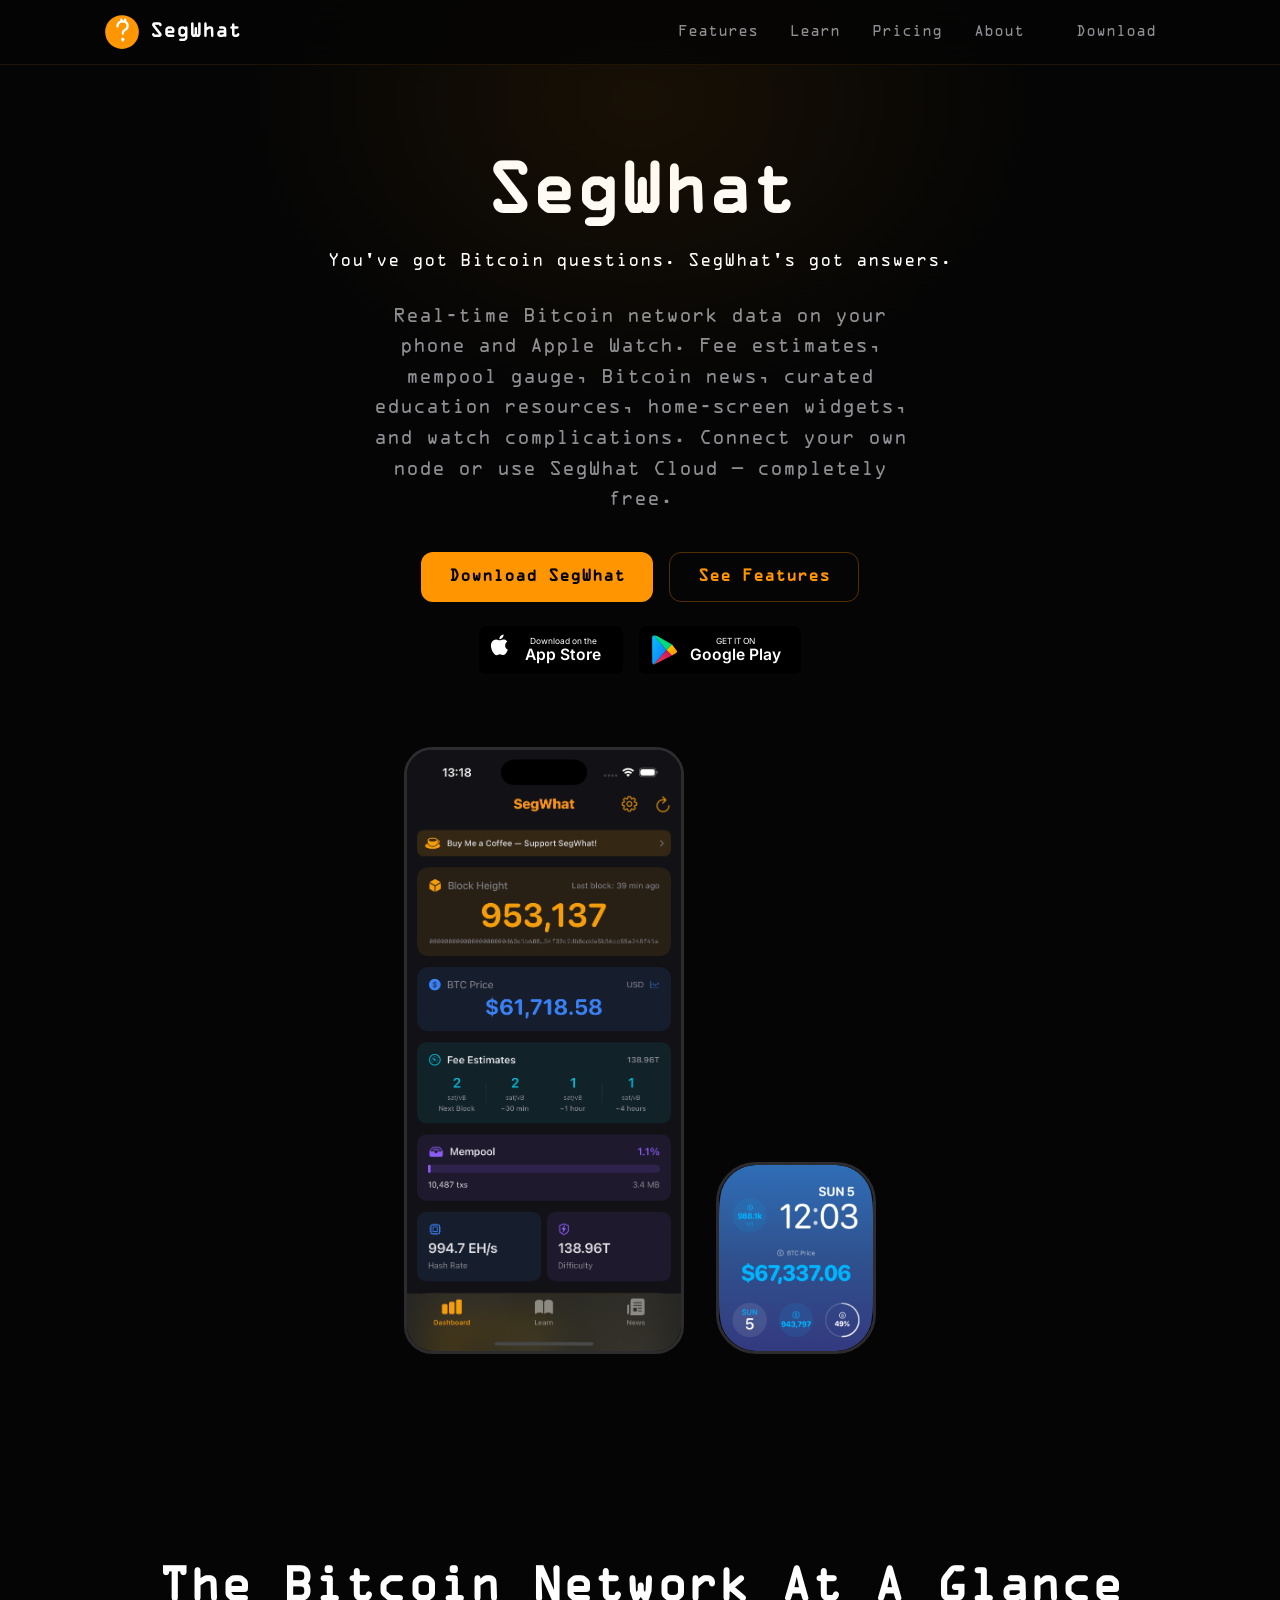
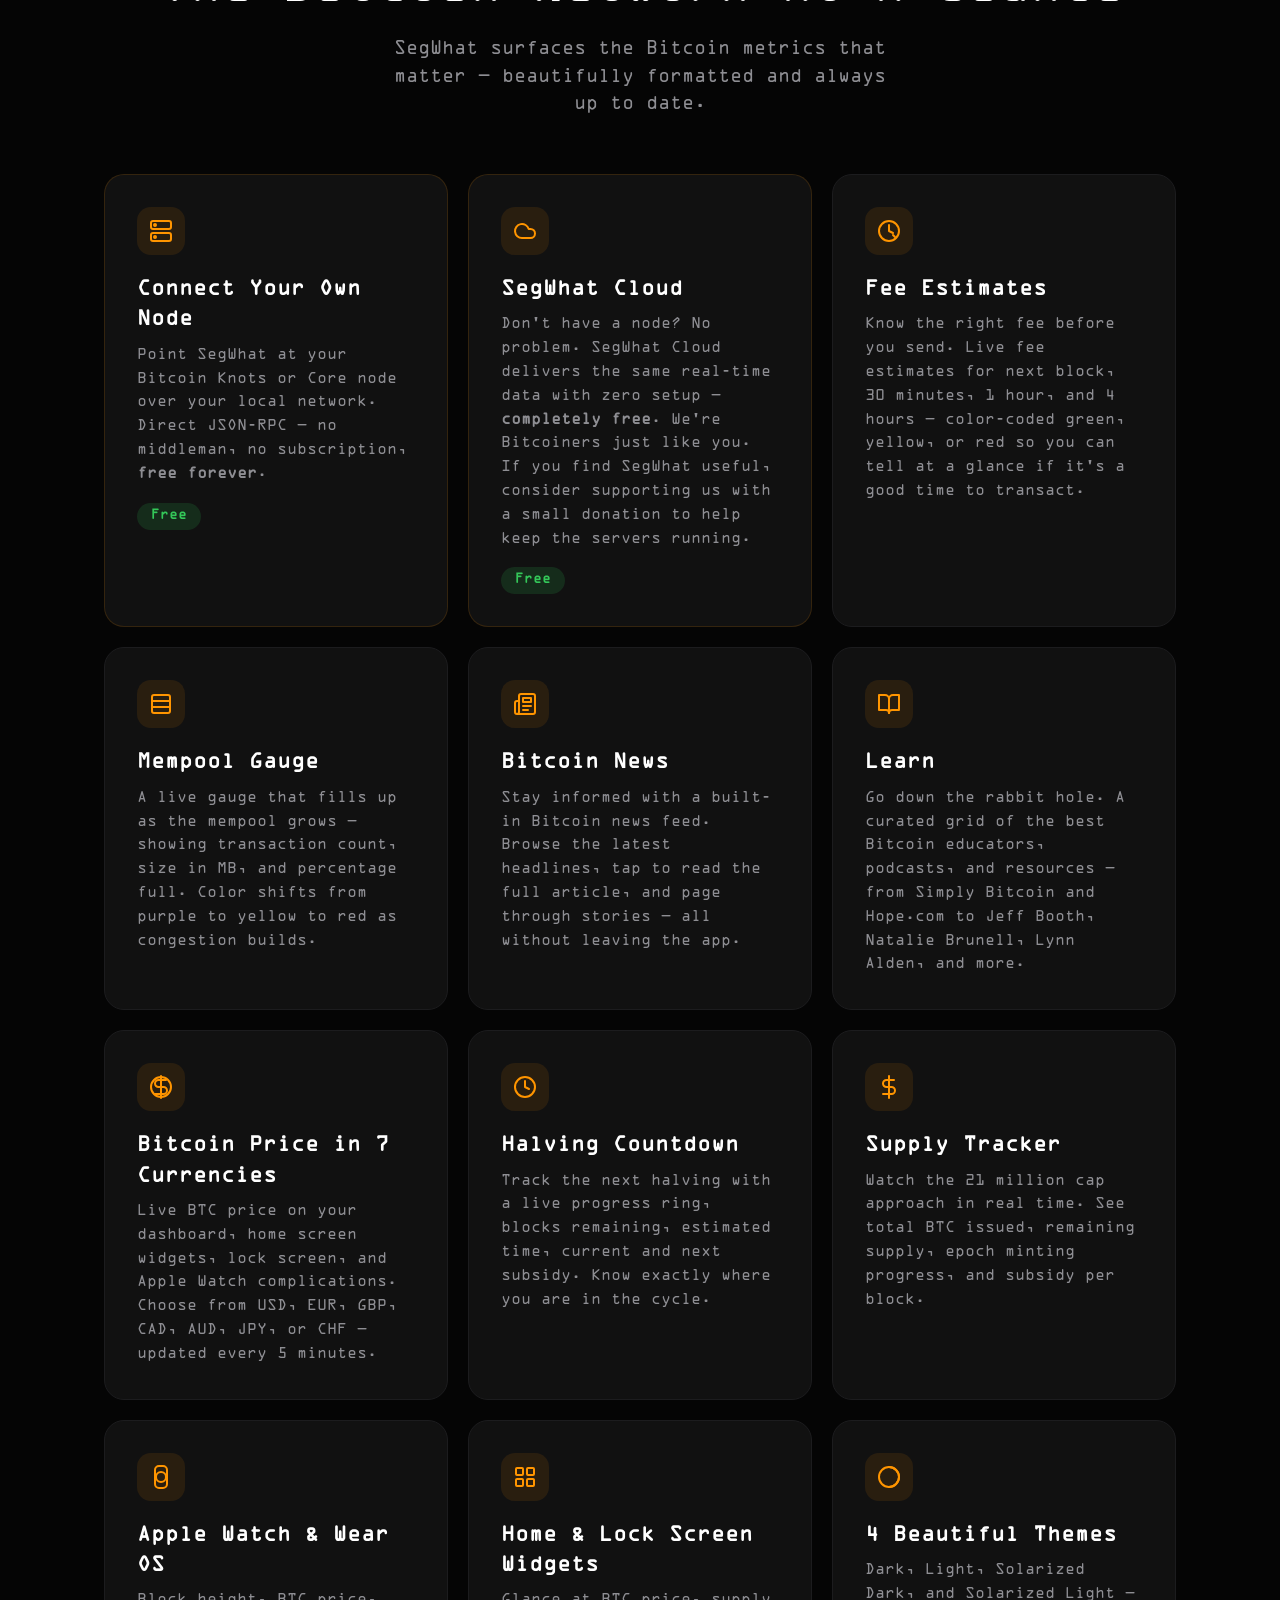
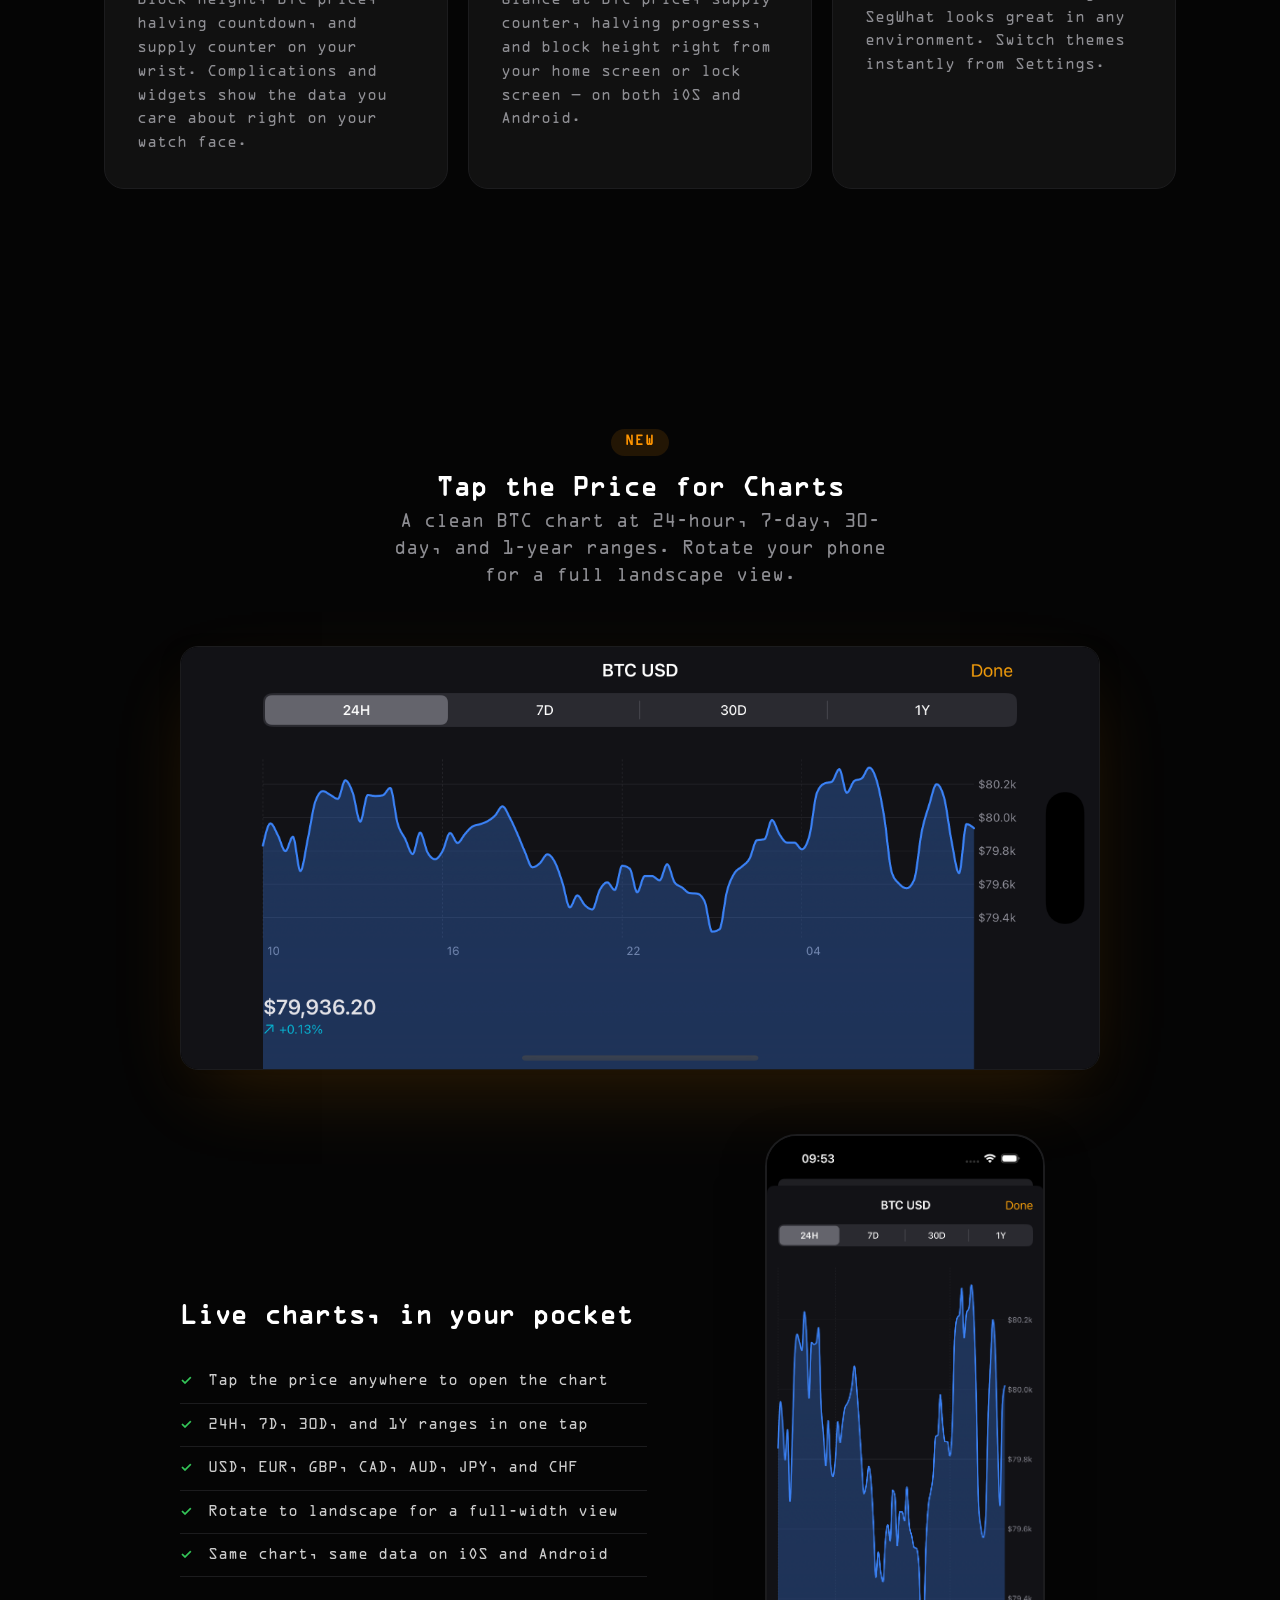
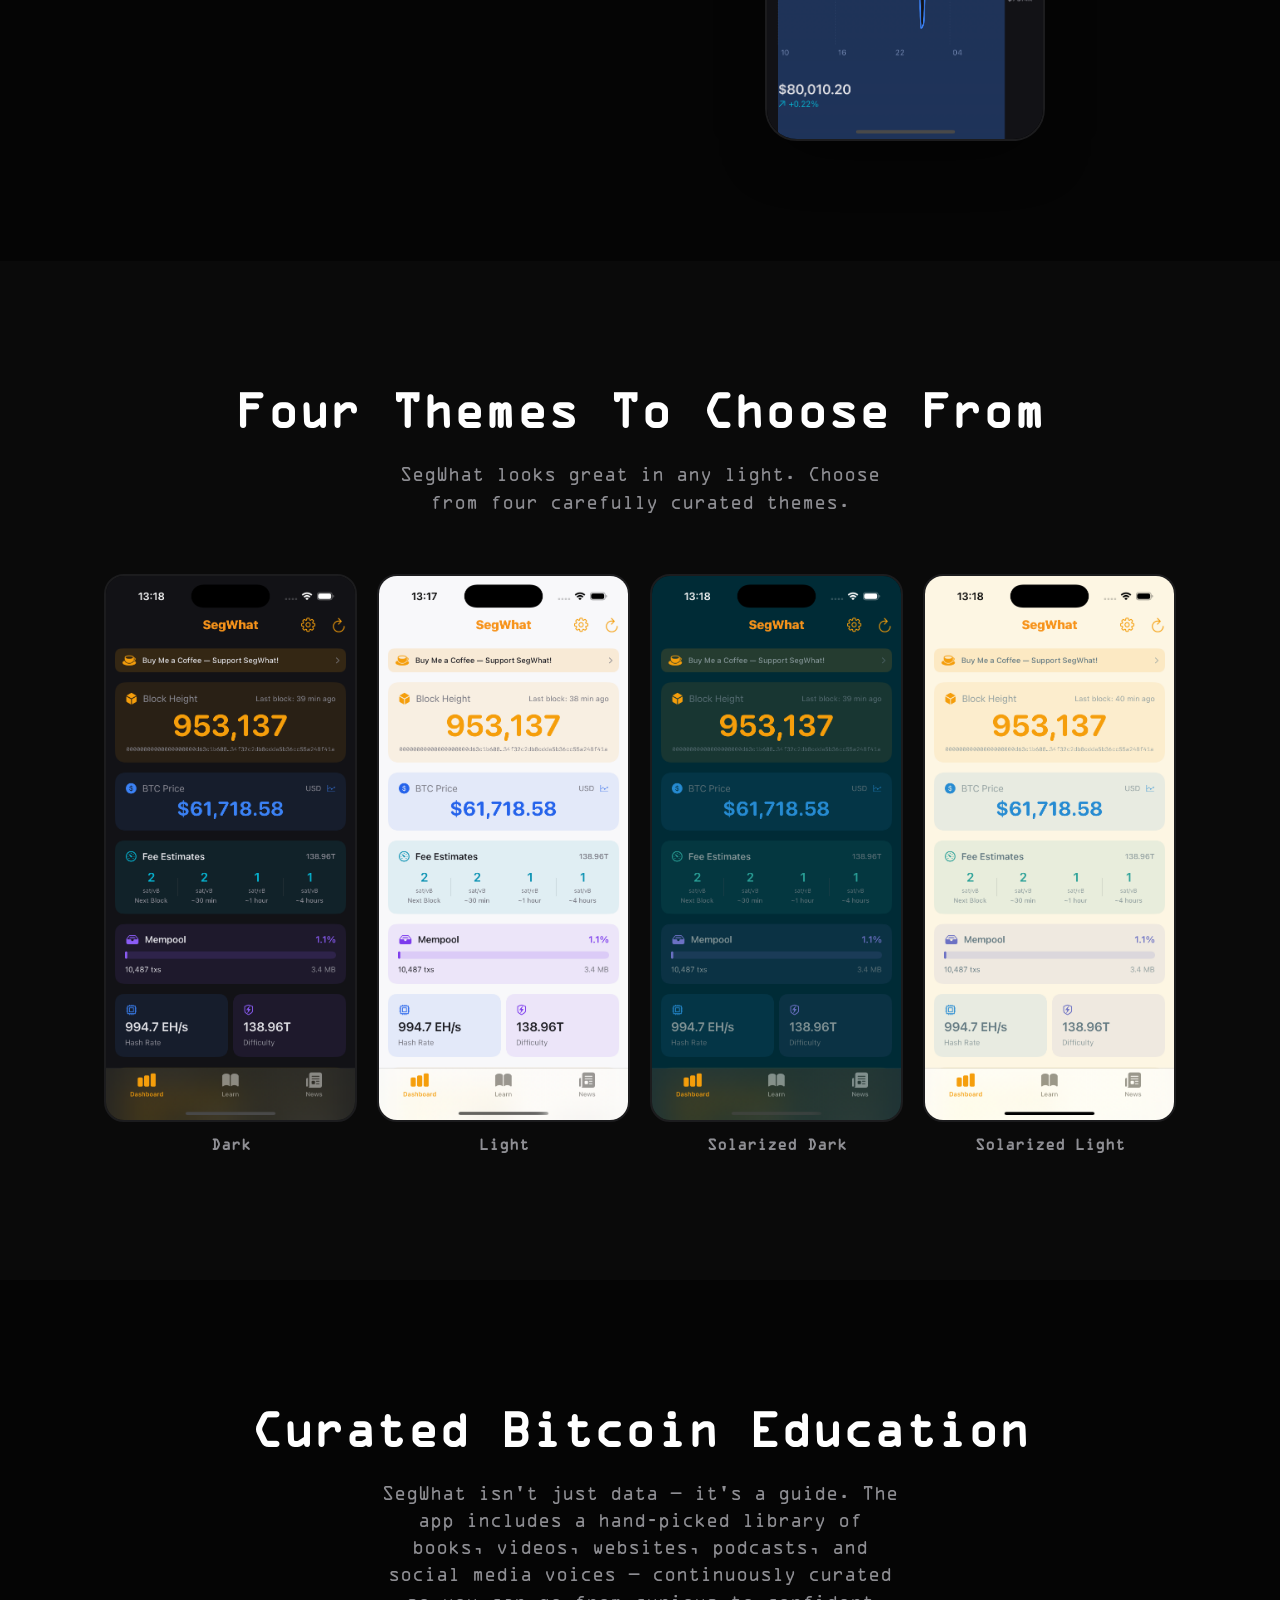
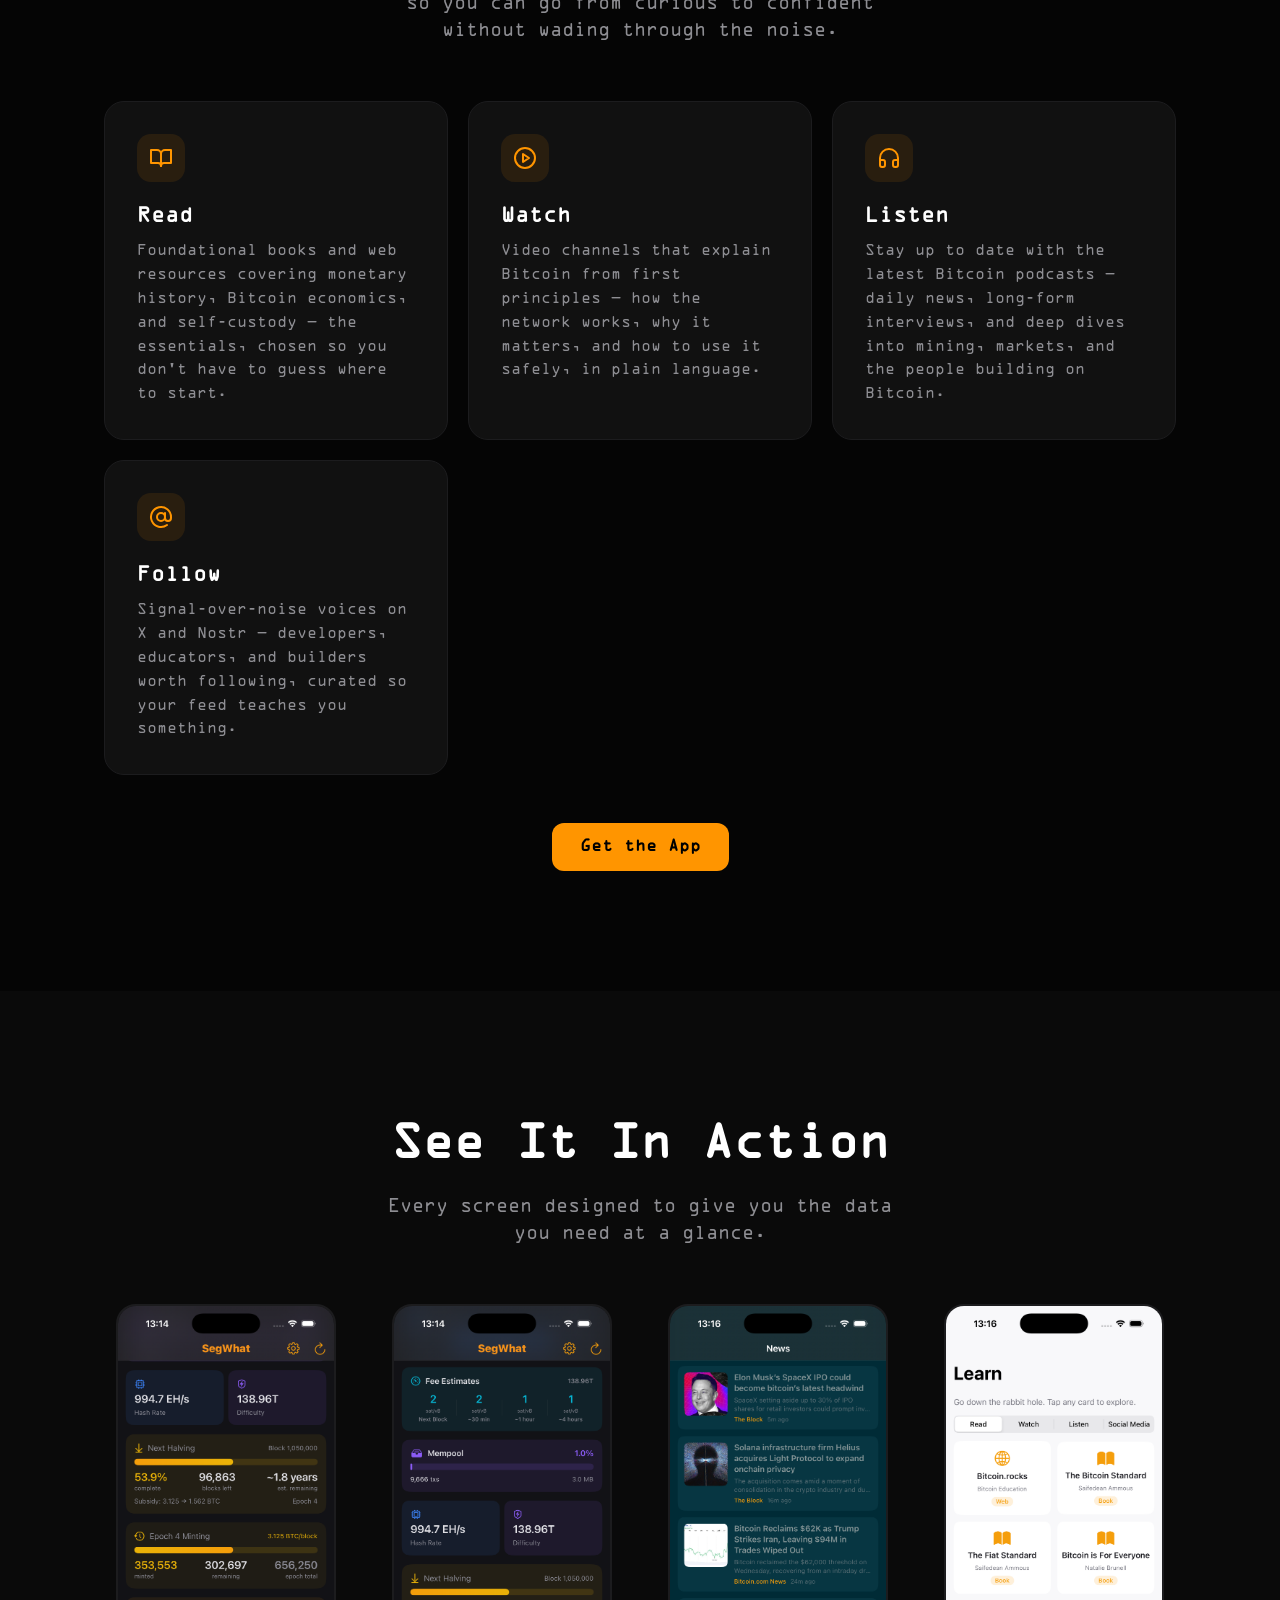
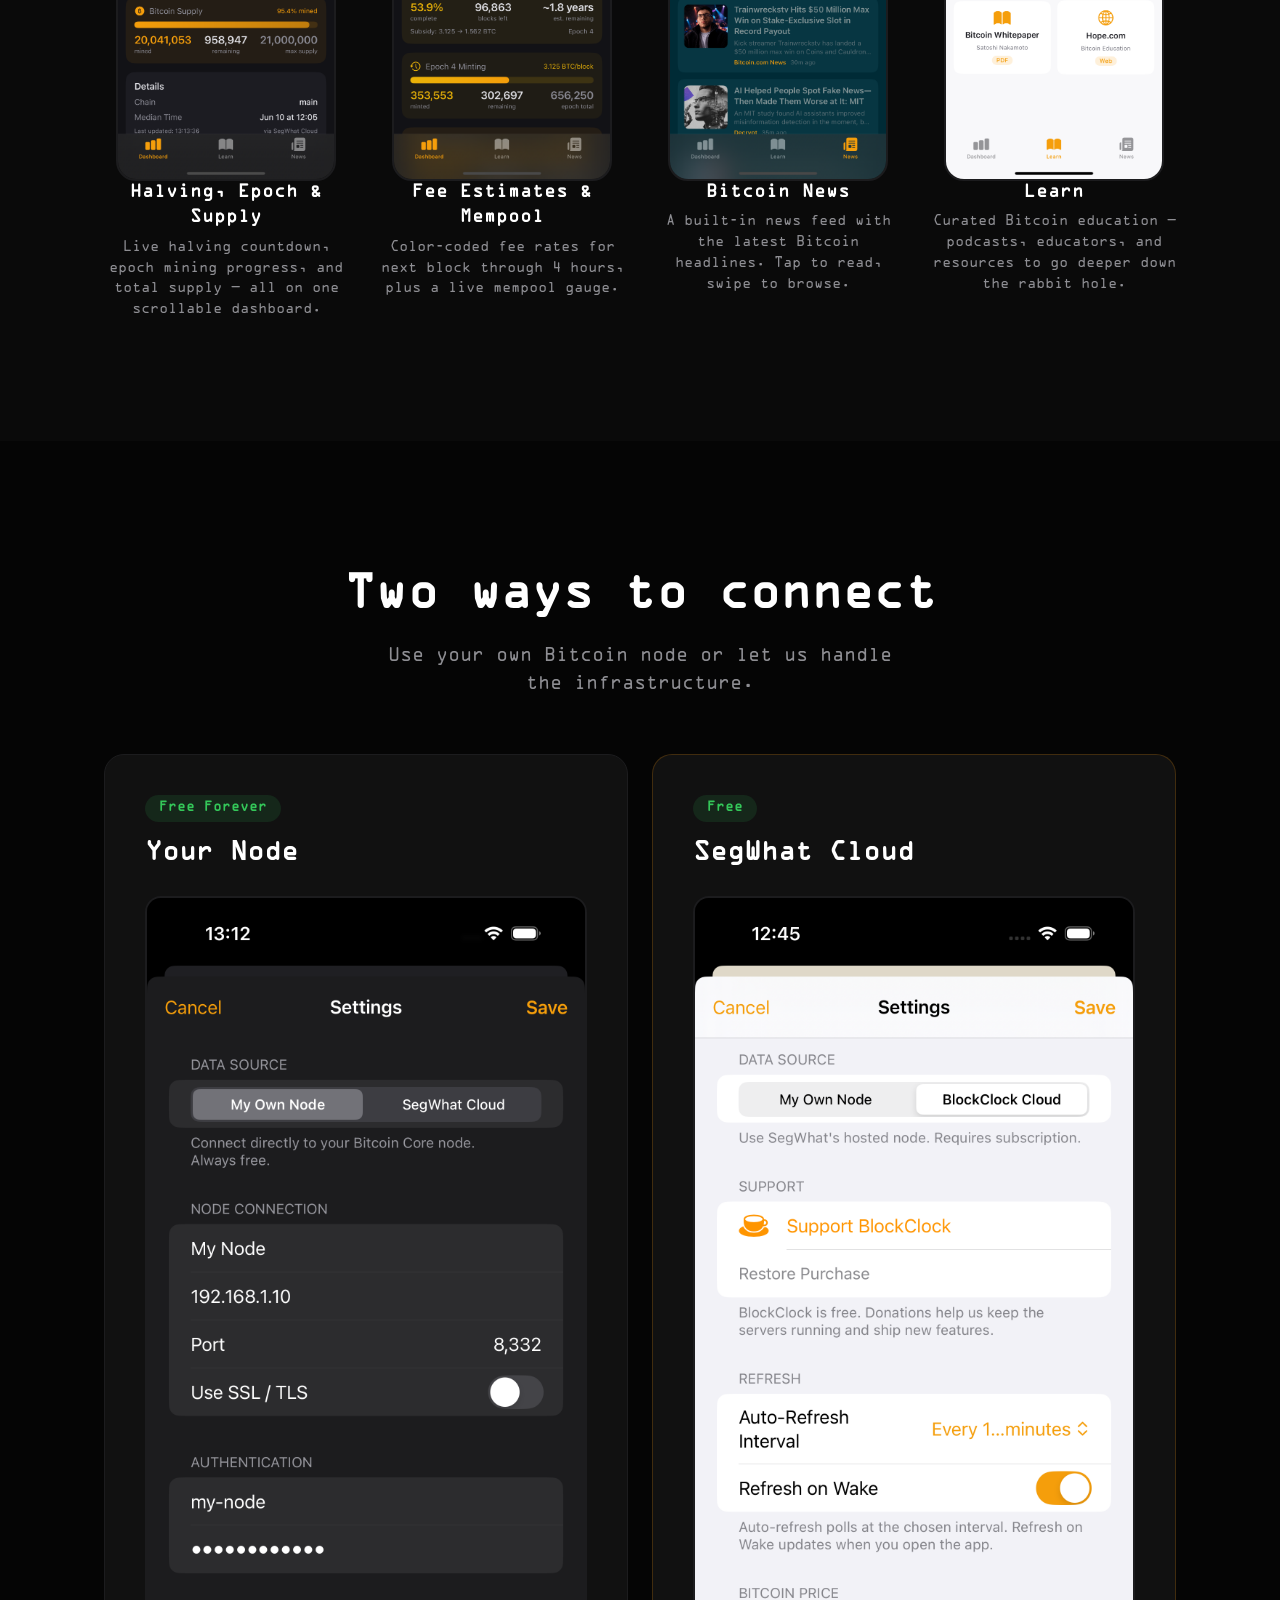
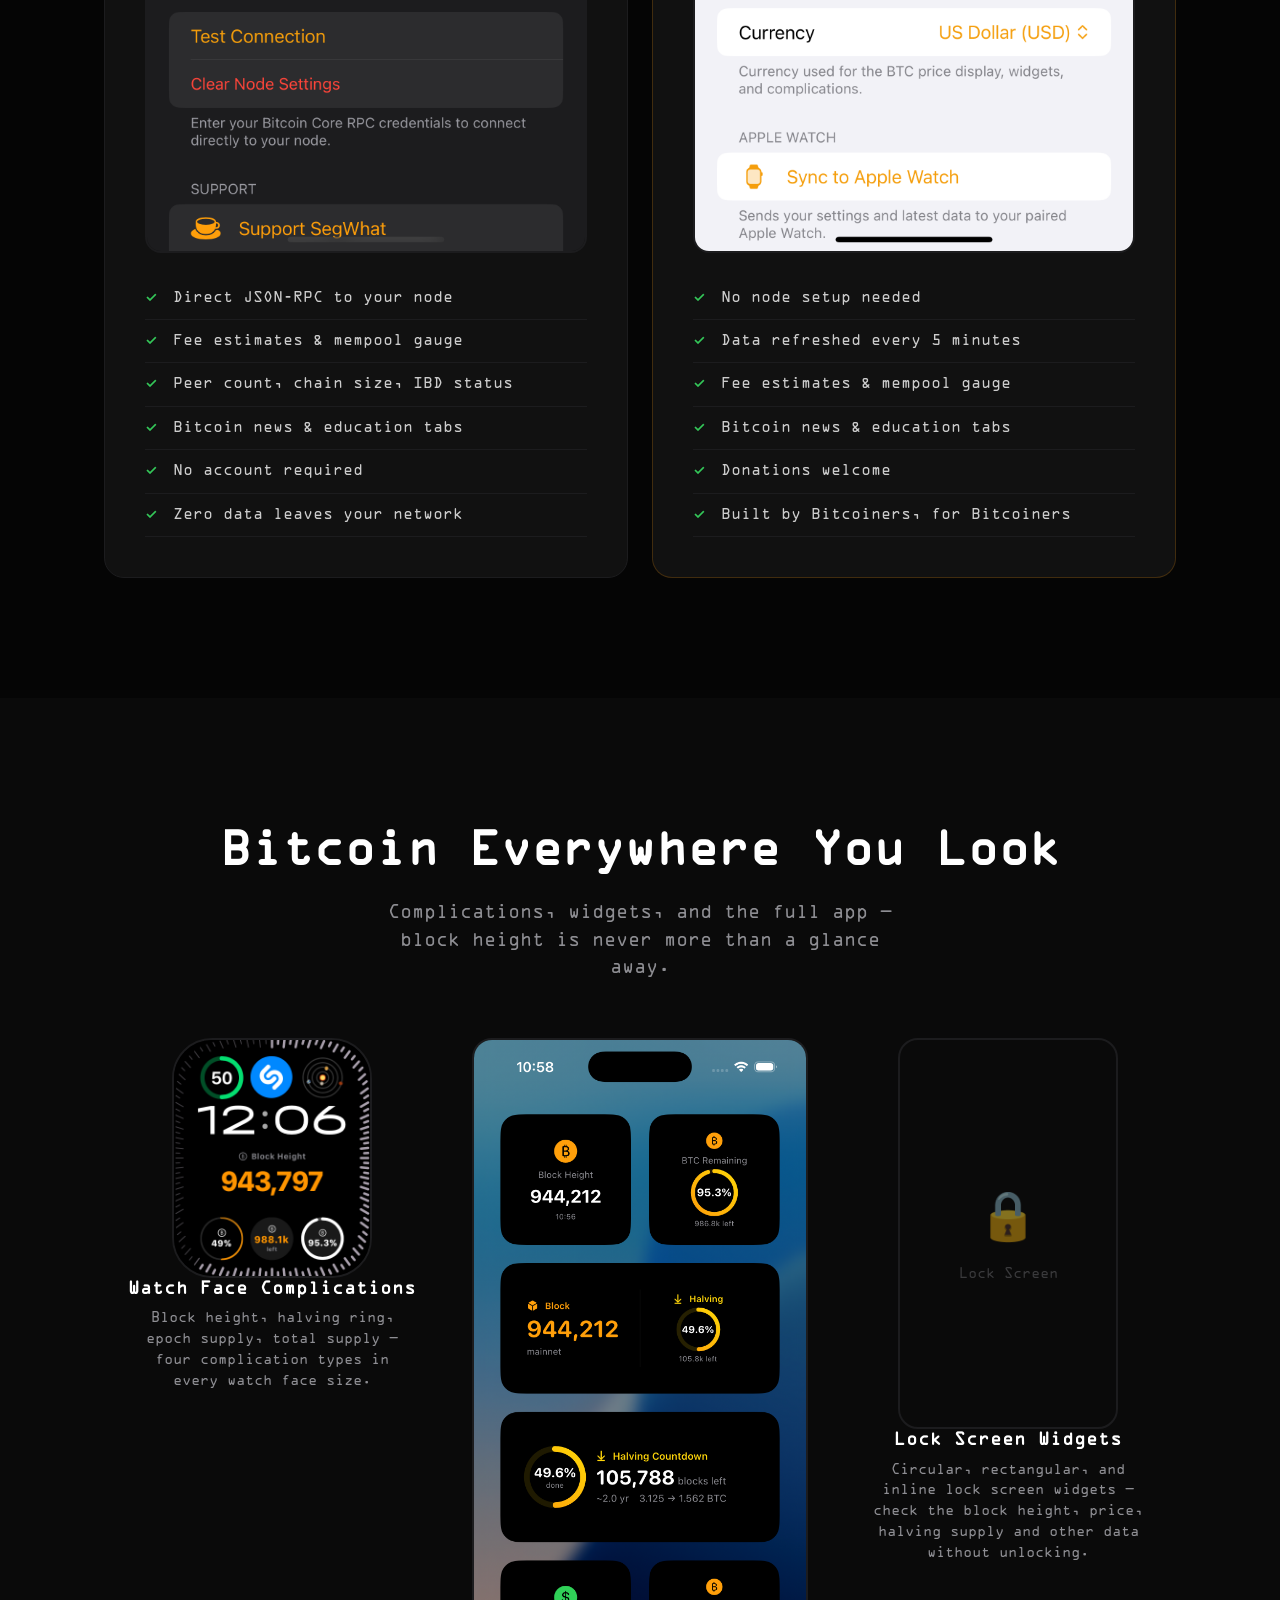
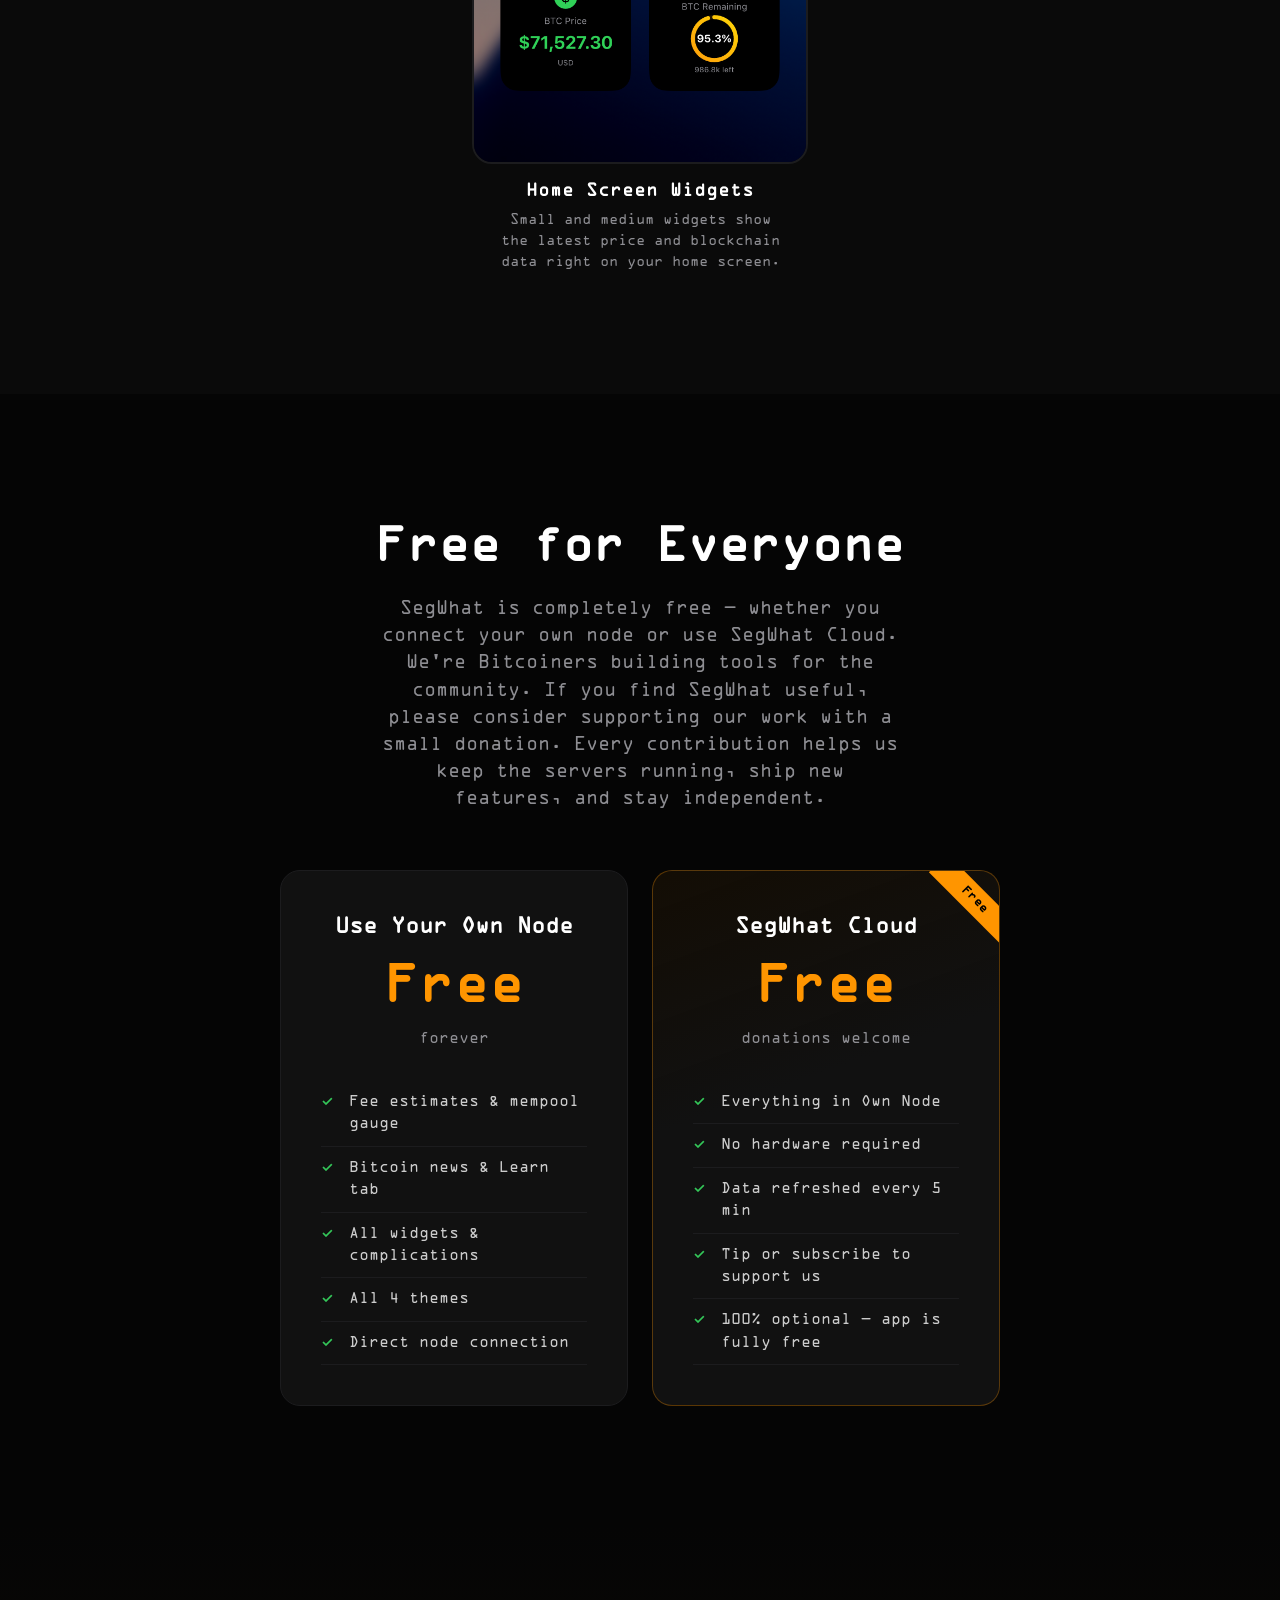
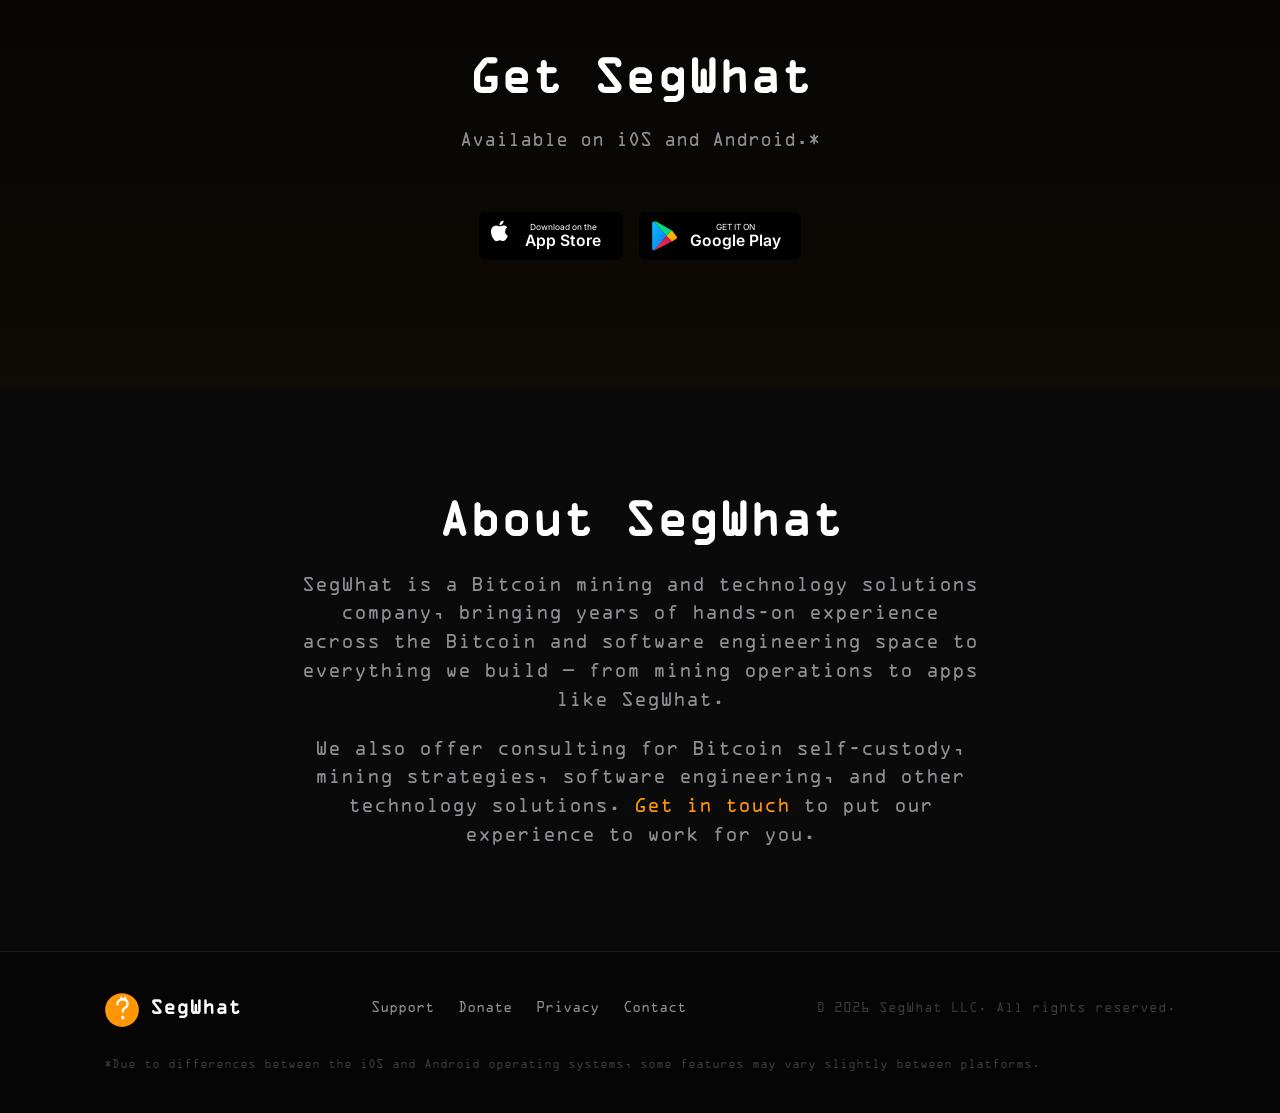
==== commit f9f844ba: "new education" ====
--- a/index.html
+++ b/index.html
@@ -28,6 +28,7 @@
             </a>
             <div class="nav-links">
                 <a href="#features">Features</a>
+                <a href="#education">Learn</a>
                 <a href="#pricing">Pricing</a>
                 <a href="#about">About</a>
                 <a href="#download" class="btn btn-small">Download</a>
@@ -403,6 +404,79 @@
                     </div>
                     <span class="theme-name">Solarized Light</span>
                 </div>
+            </div>
+        </div>
+    </section>
+
+    <!-- Curated Bitcoin Education -->
+    <section id="education" class="education">
+        <div class="container">
+            <h2>Curated Bitcoin Education</h2>
+            <p class="section-sub">SegWhat isn't just data — it's a guide. The app includes a hand-picked library
+                of books, videos, websites, podcasts, and social media voices — continuously curated so you can go
+                from curious to confident without wading through the noise.</p>
+
+            <div class="features-grid">
+                <!-- Read -->
+                <div class="feature-card">
+                    <div class="feature-icon">
+                        <svg viewBox="0 0 24 24" fill="none" stroke="currentColor" stroke-width="2"
+                            stroke-linecap="round" stroke-linejoin="round">
+                            <path d="M2 4h6a4 4 0 0 1 4 4v12a3 3 0 0 0-3-3H2z" />
+                            <path d="M22 4h-6a4 4 0 0 0-4 4v12a3 3 0 0 1 3-3h7z" />
+                        </svg>
+                    </div>
+                    <h3>Read</h3>
+                    <p>Foundational books and web resources covering monetary history, Bitcoin economics, and
+                        self-custody — the essentials, chosen so you don't have to guess where to start.</p>
+                </div>
+
+                <!-- Watch -->
+                <div class="feature-card">
+                    <div class="feature-icon">
+                        <svg viewBox="0 0 24 24" fill="none" stroke="currentColor" stroke-width="2"
+                            stroke-linecap="round" stroke-linejoin="round">
+                            <circle cx="12" cy="12" r="10" />
+                            <polygon points="10 8 16 12 10 16 10 8" />
+                        </svg>
+                    </div>
+                    <h3>Watch</h3>
+                    <p>Video channels that explain Bitcoin from first principles — how the network works, why it
+                        matters, and how to use it safely, in plain language.</p>
+                </div>
+
+                <!-- Listen -->
+                <div class="feature-card">
+                    <div class="feature-icon">
+                        <svg viewBox="0 0 24 24" fill="none" stroke="currentColor" stroke-width="2"
+                            stroke-linecap="round" stroke-linejoin="round">
+                            <path d="M3 18v-6a9 9 0 0 1 18 0v6" />
+                            <path
+                                d="M21 19a2 2 0 0 1-2 2h-1a2 2 0 0 1-2-2v-3a2 2 0 0 1 2-2h3zM3 19a2 2 0 0 0 2 2h1a2 2 0 0 0 2-2v-3a2 2 0 0 0-2-2H3z" />
+                        </svg>
+                    </div>
+                    <h3>Listen</h3>
+                    <p>Stay up to date with the latest Bitcoin podcasts — daily news, long-form interviews, and
+                        deep dives into mining, markets, and the people building on Bitcoin.</p>
+                </div>
+
+                <!-- Follow -->
+                <div class="feature-card">
+                    <div class="feature-icon">
+                        <svg viewBox="0 0 24 24" fill="none" stroke="currentColor" stroke-width="2"
+                            stroke-linecap="round" stroke-linejoin="round">
+                            <circle cx="12" cy="12" r="4" />
+                            <path d="M16 8v5a3 3 0 0 0 6 0v-1a10 10 0 1 0-4 8" />
+                        </svg>
+                    </div>
+                    <h3>Follow</h3>
+                    <p>Signal-over-noise voices on X and Nostr — developers, educators, and builders worth
+                        following, curated so your feed teaches you something.</p>
+                </div>
+            </div>
+
+            <div class="education-cta">
+                <a href="#download" class="btn btn-primary">Get the App</a>
             </div>
         </div>
     </section>
--- a/css/style.css
+++ b/css/style.css
@@ -149,7 +149,7 @@
 
 /* ── Features ────────────────────────────── */
 .features { padding: 120px 0; }
-.features h2, .themes h2, .how-it-works h2, .showcase h2, .pricing h2, .download h2, .about h2 {
+.features h2, .themes h2, .education h2, .how-it-works h2, .showcase h2, .pricing h2, .download h2, .about h2 {
     font-size: clamp(28px, 4vw, 44px); font-weight: 800; text-align: center;
     letter-spacing: -0.02em; margin-bottom: 12px;
 }
@@ -182,6 +182,11 @@
 }
 .tag-free { background: rgba(52, 199, 89, 0.15); color: #34C759; }
 .tag-cloud { background: rgba(255, 149, 0, 0.15); color: #FF9500; }
+
+/* ── Curated Bitcoin Education ────────────── */
+.education { padding: 120px 0; }
+.education-cta { text-align: center; margin-top: 48px; }
+.education-cta p { color: #8E8E93; font-size: 15px; margin-bottom: 20px; }
 
 /* ── Price Chart ──────────────────────────── */
 .price-chart { padding: 120px 0; background: #050505; }
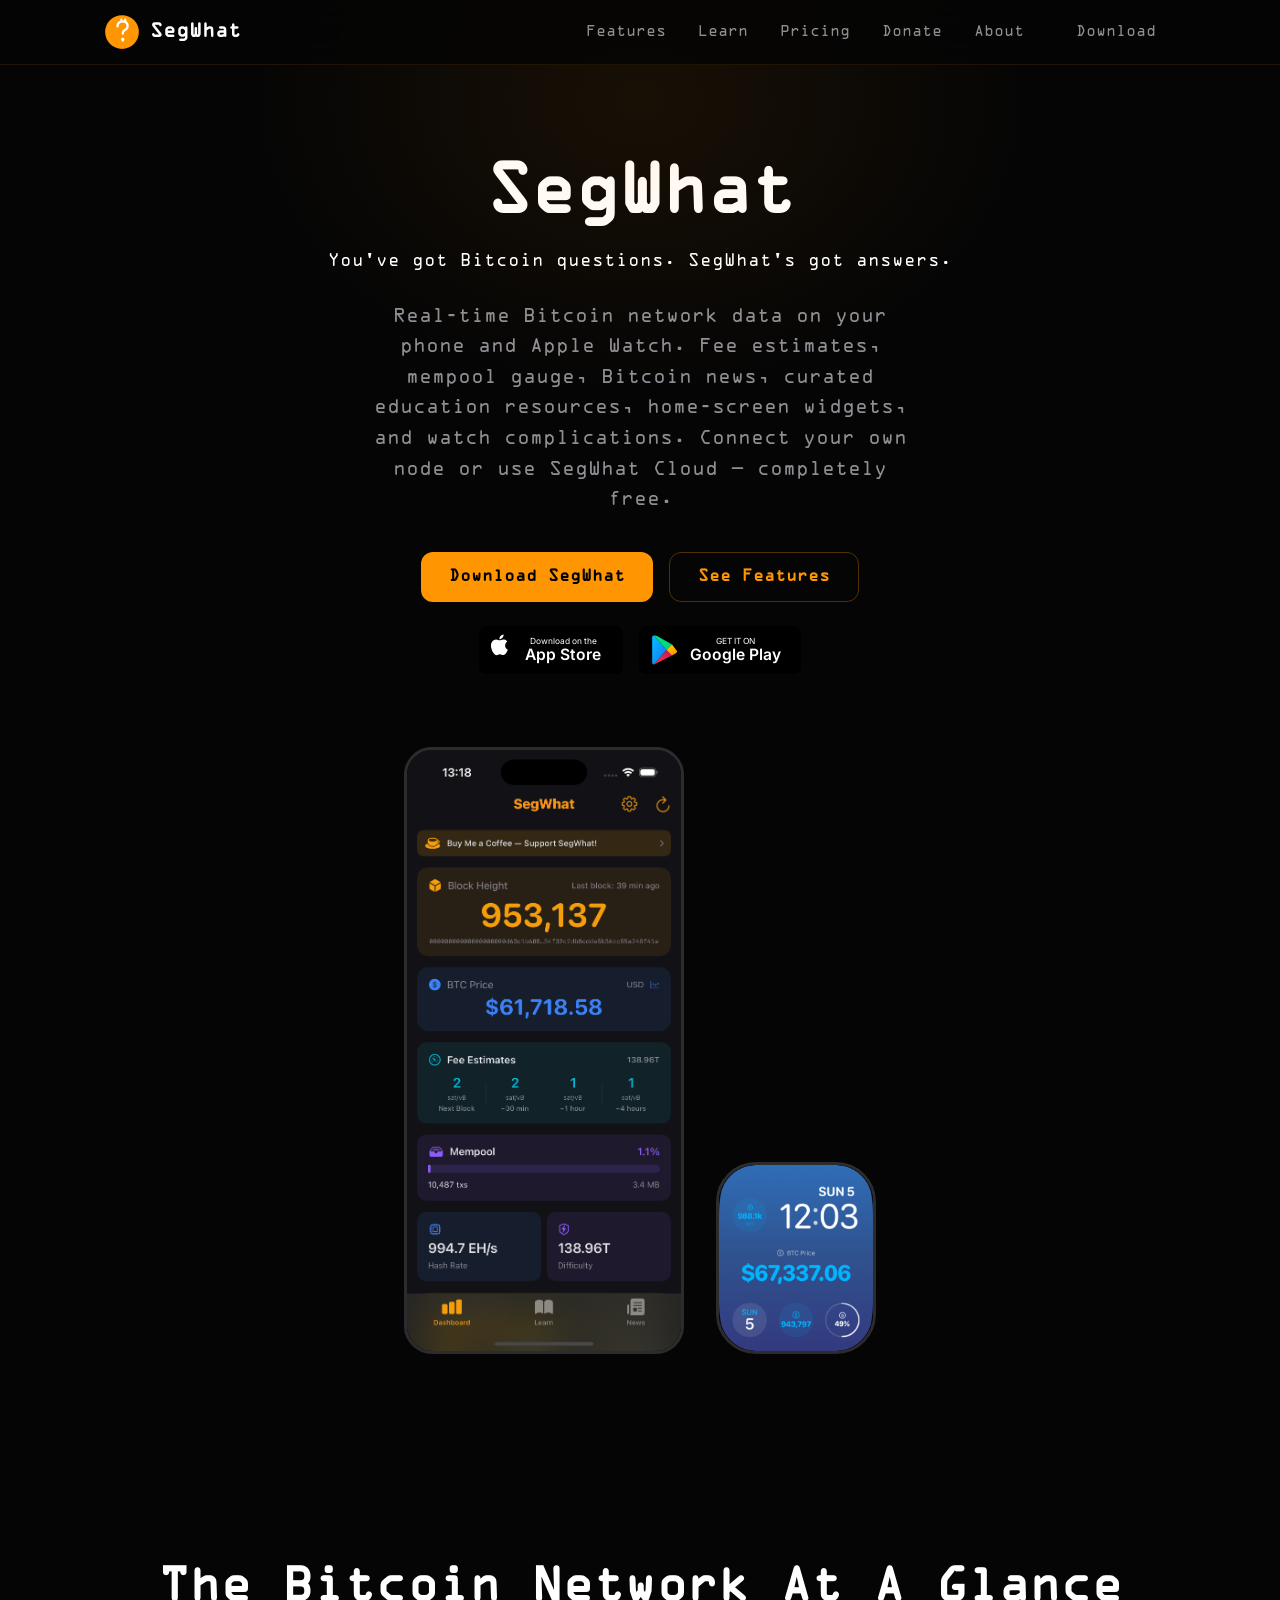
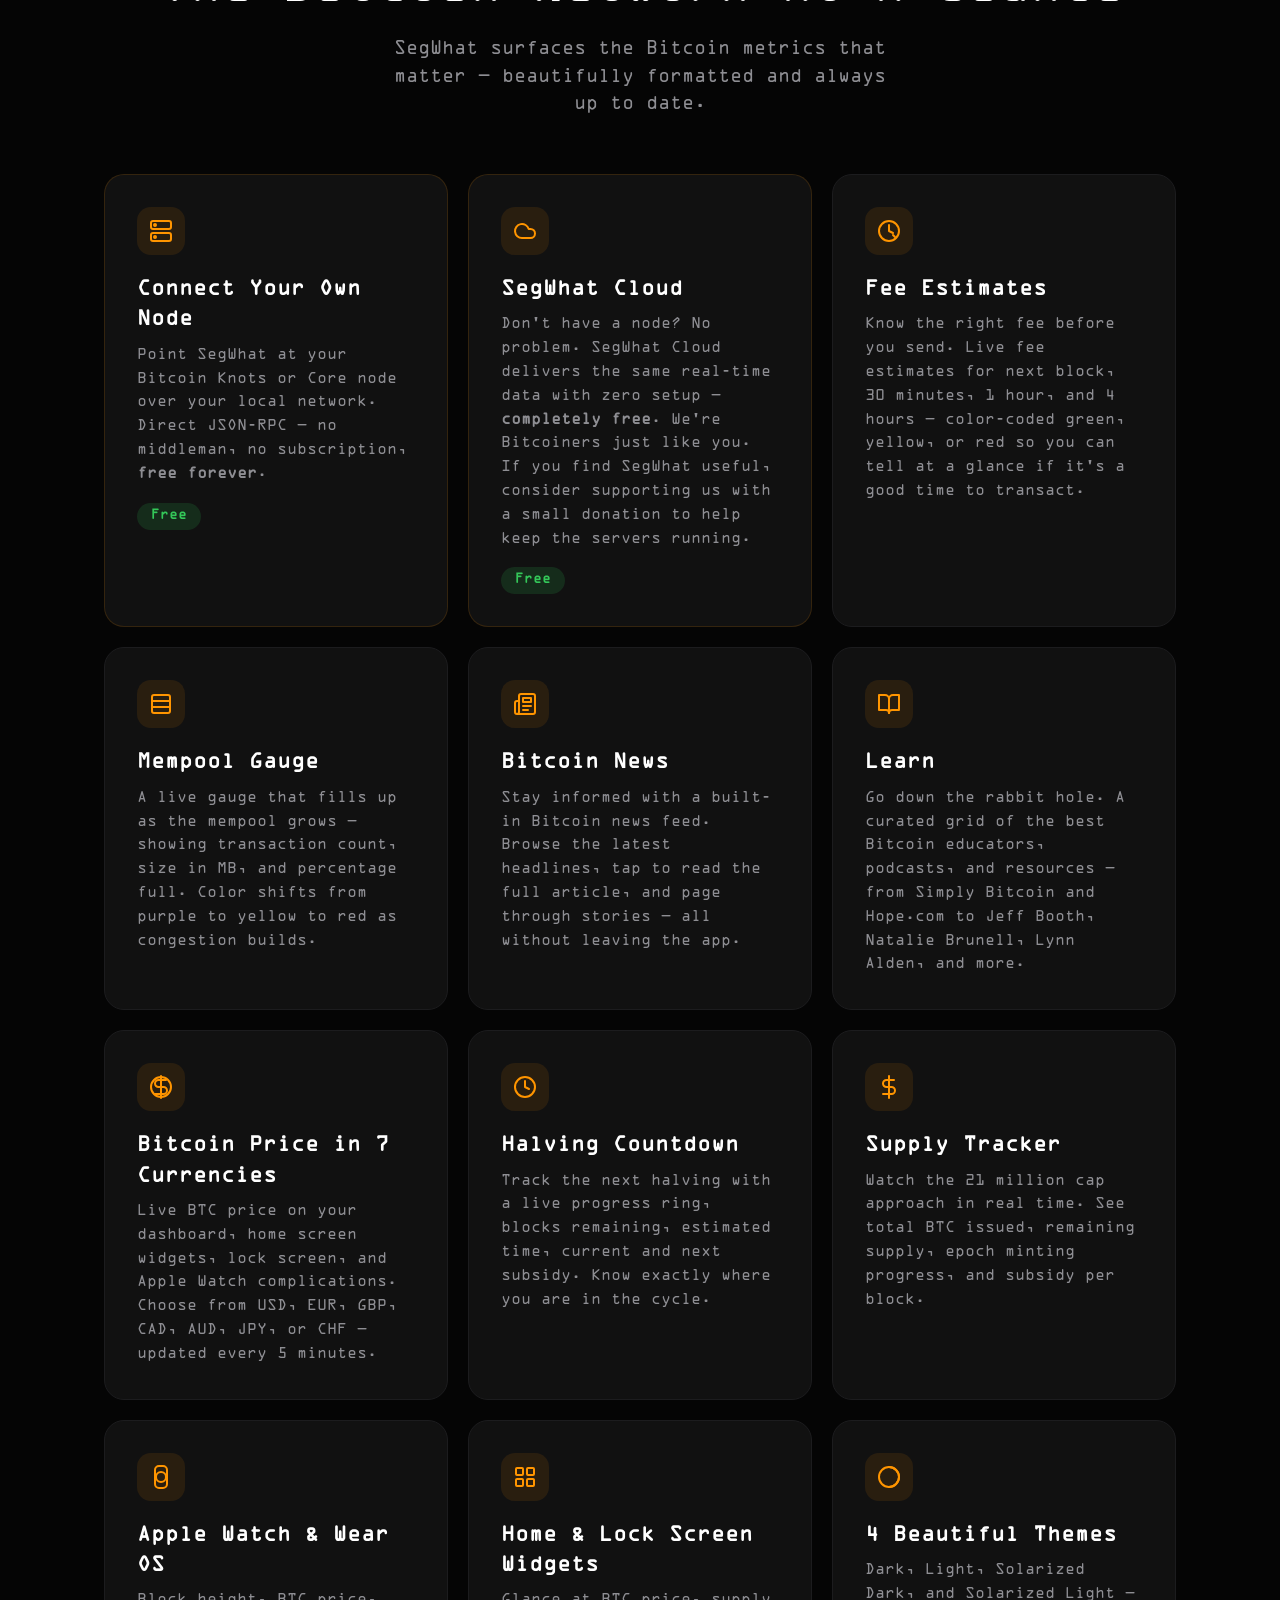
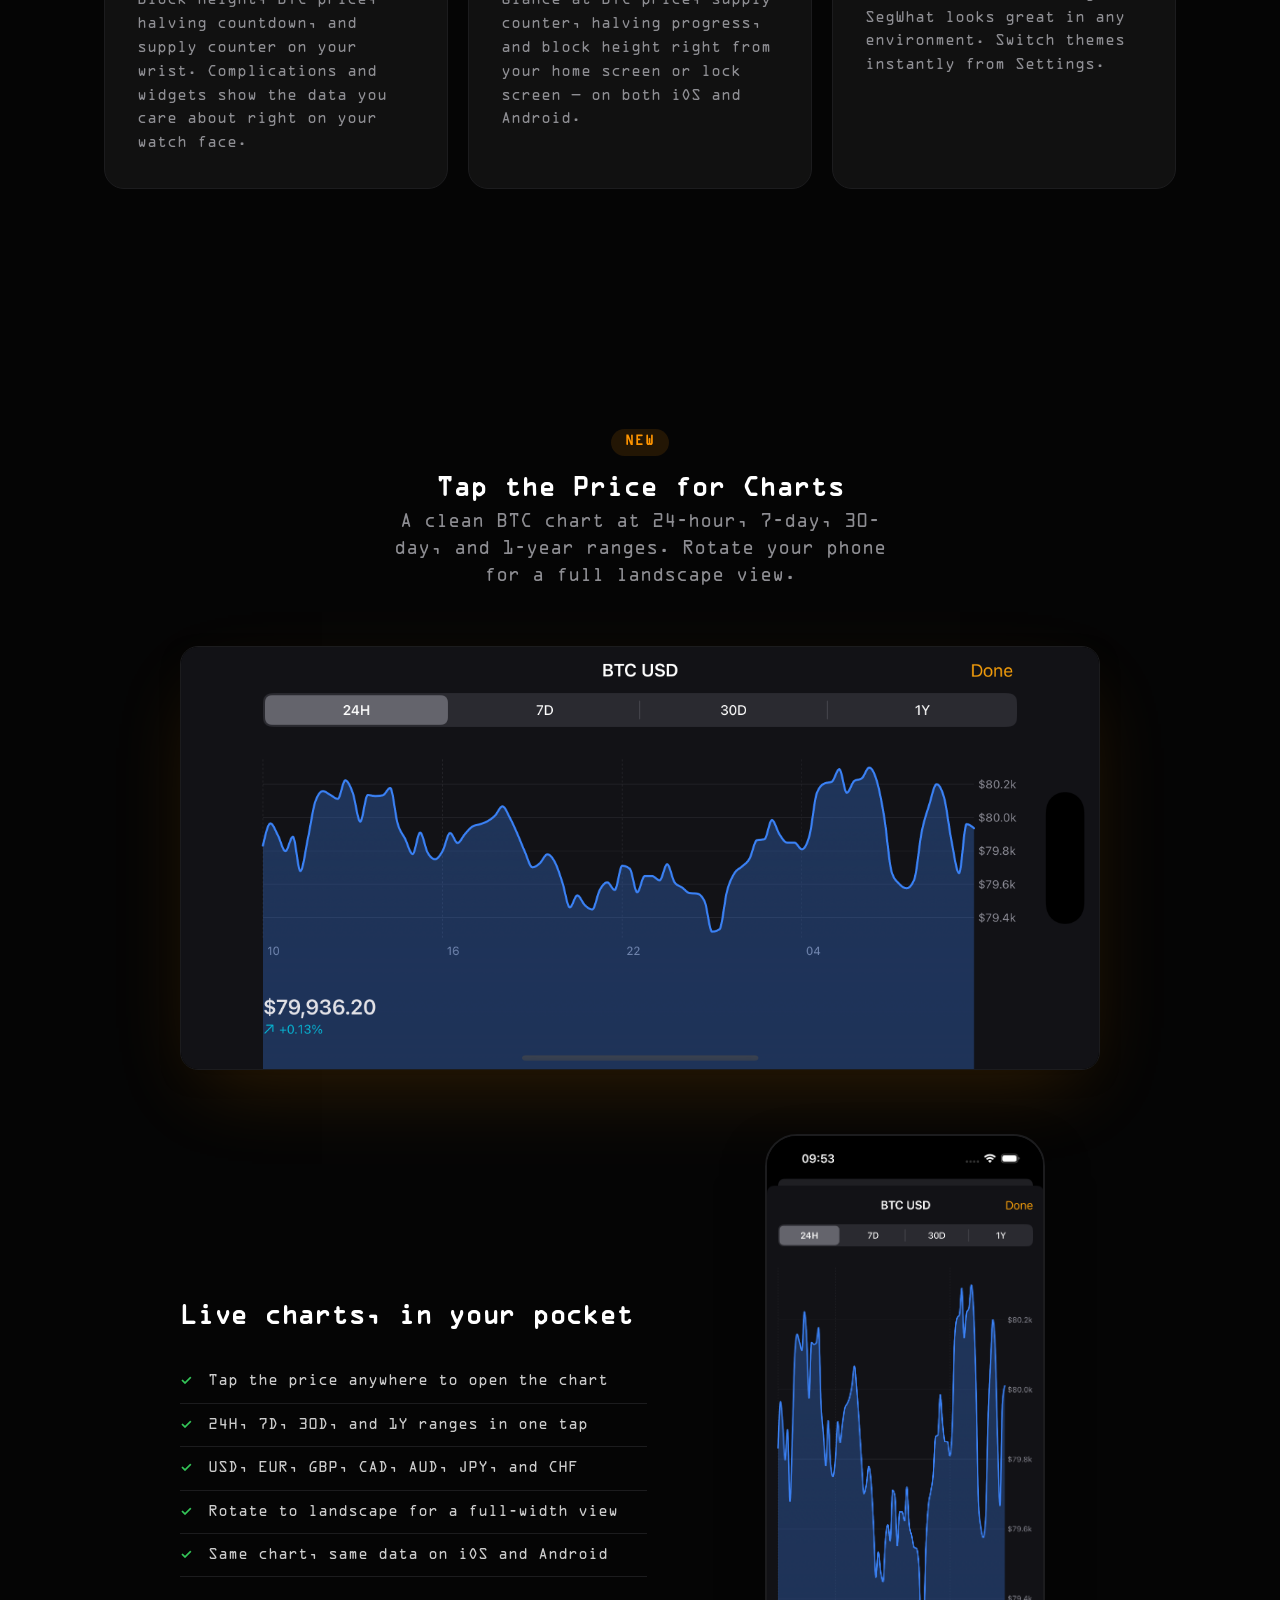
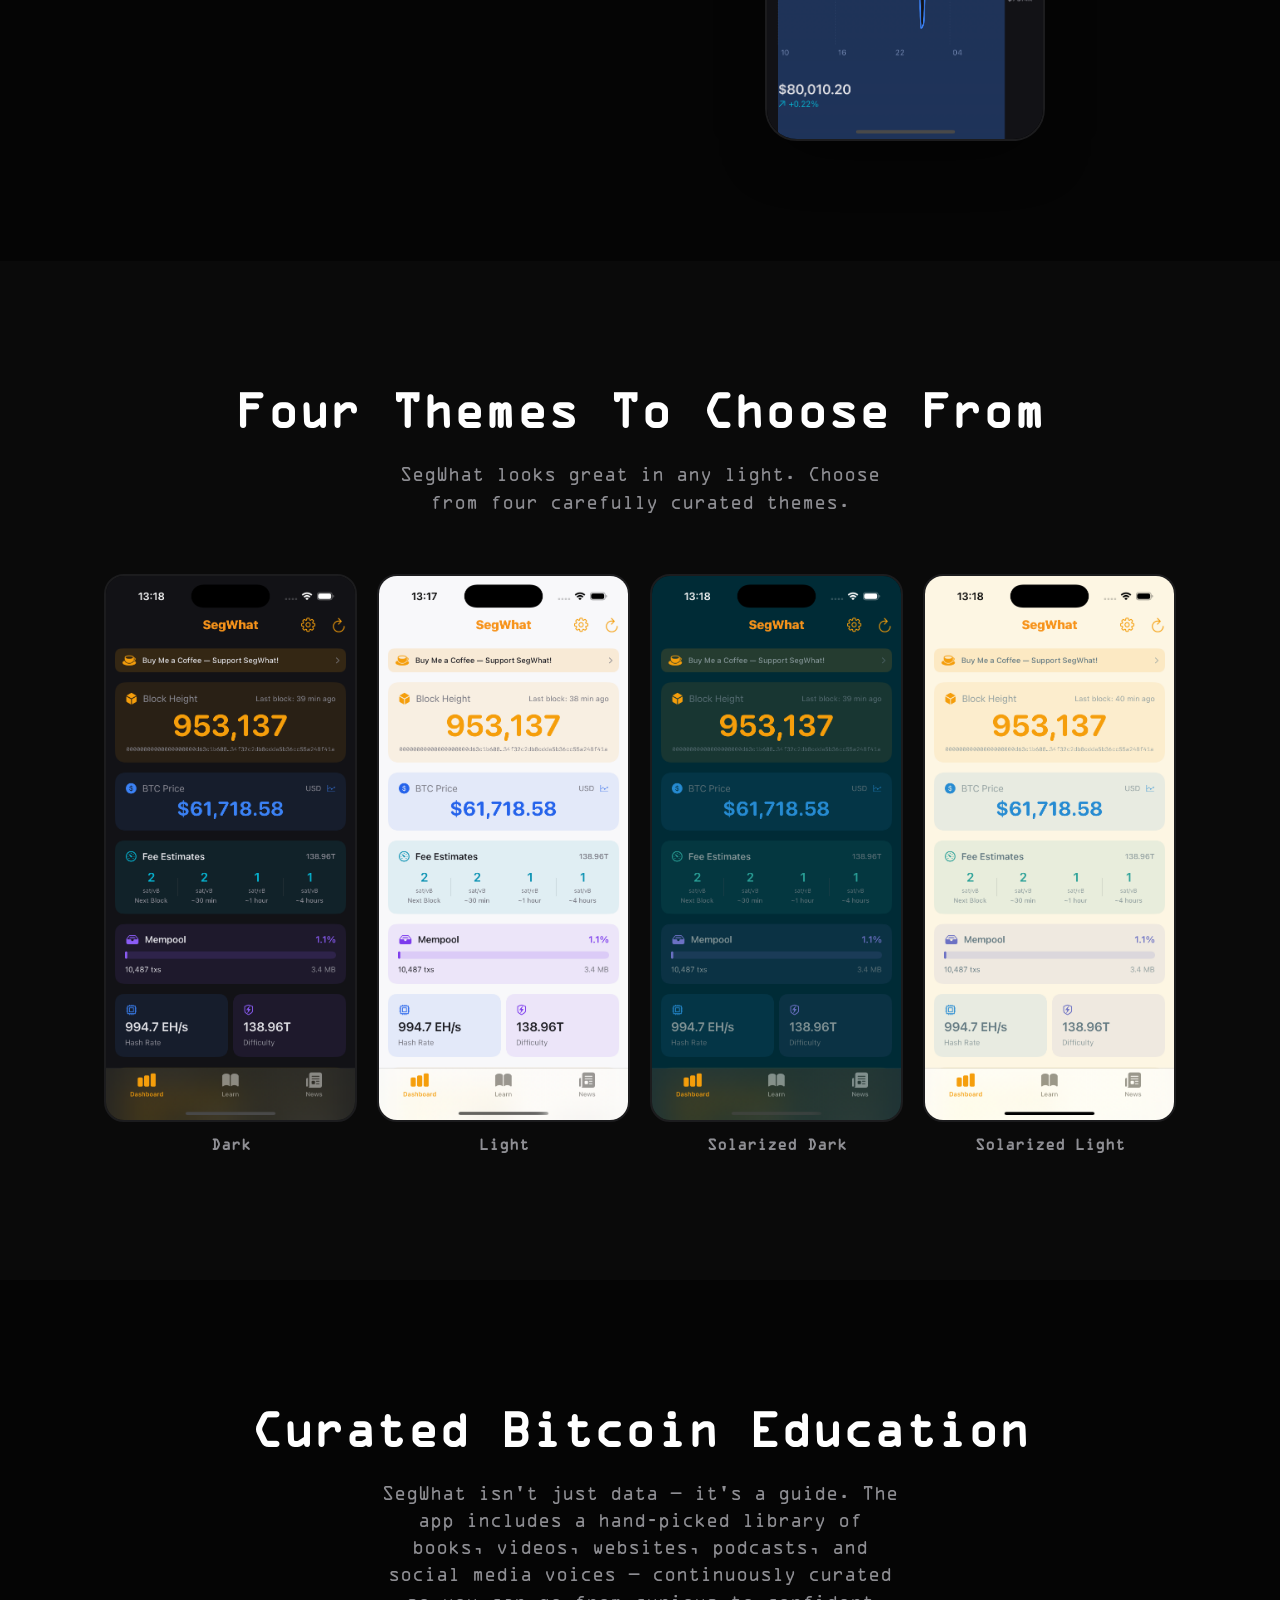
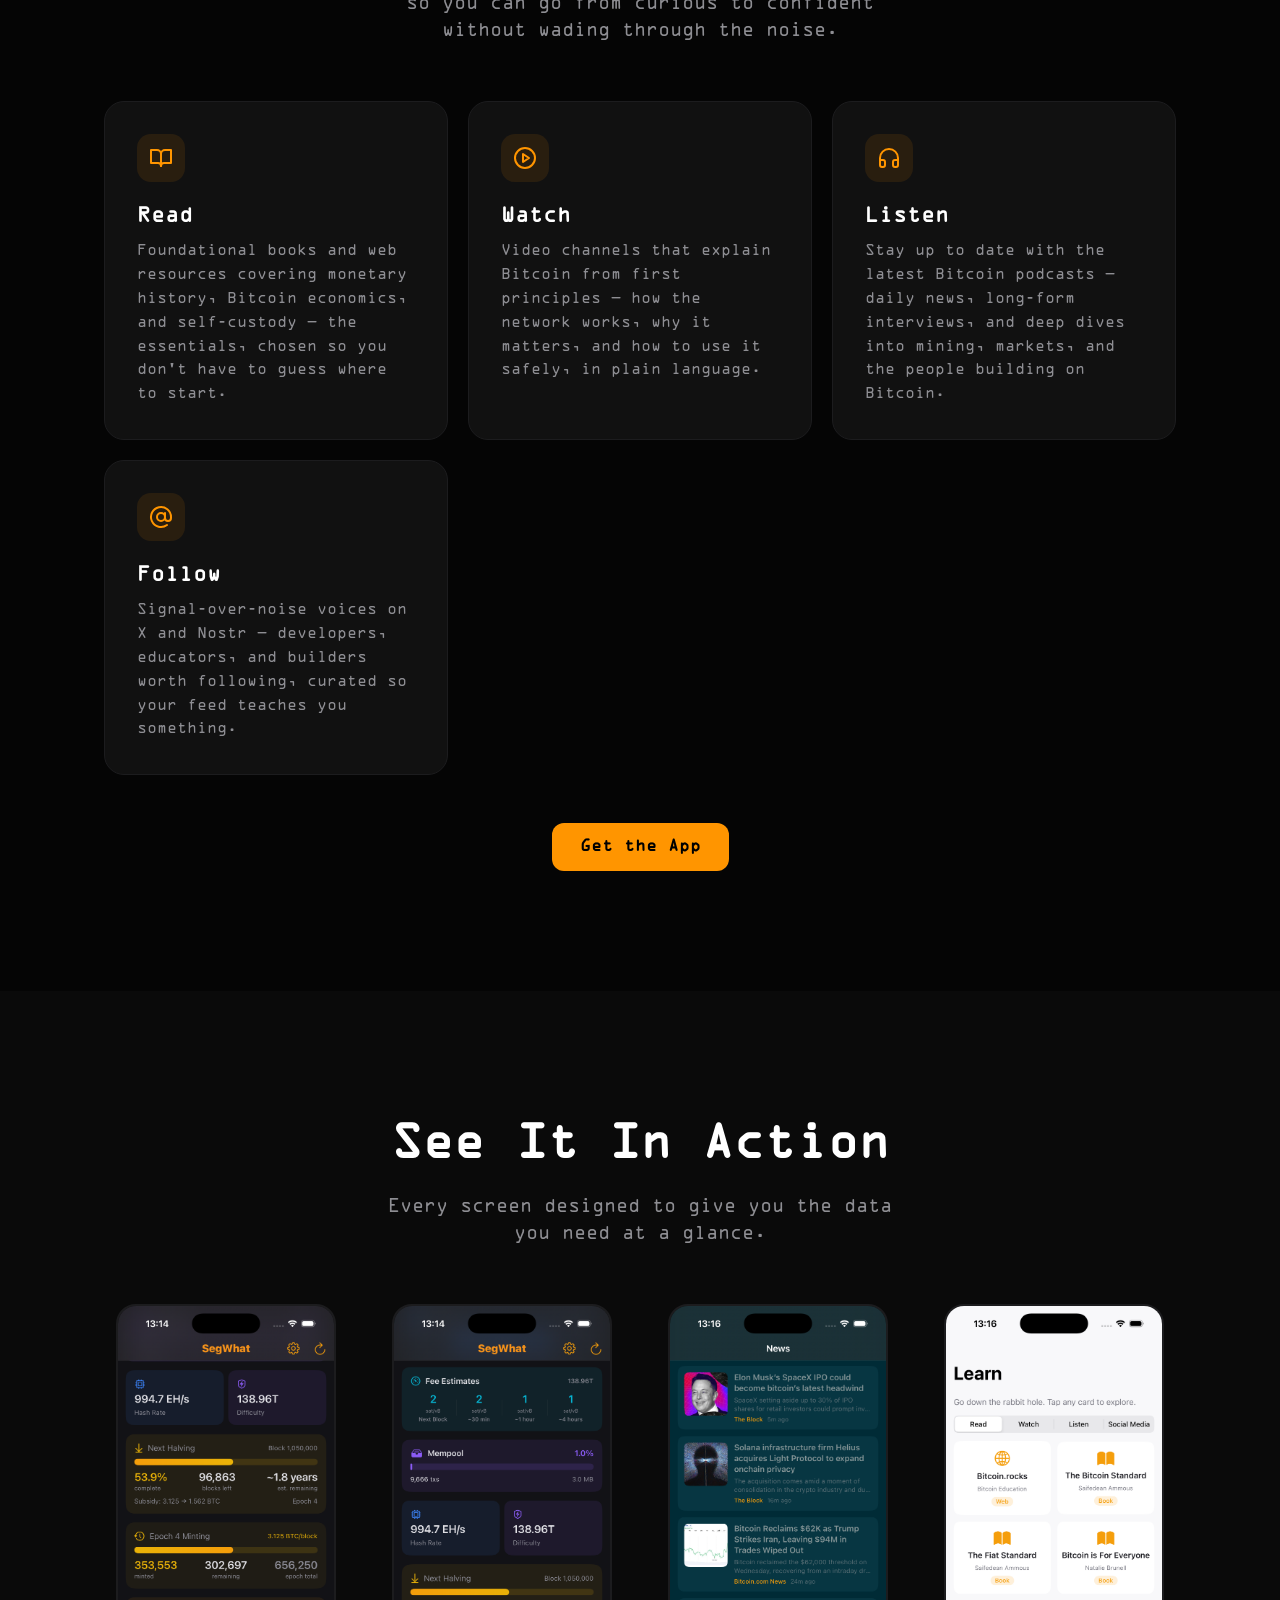
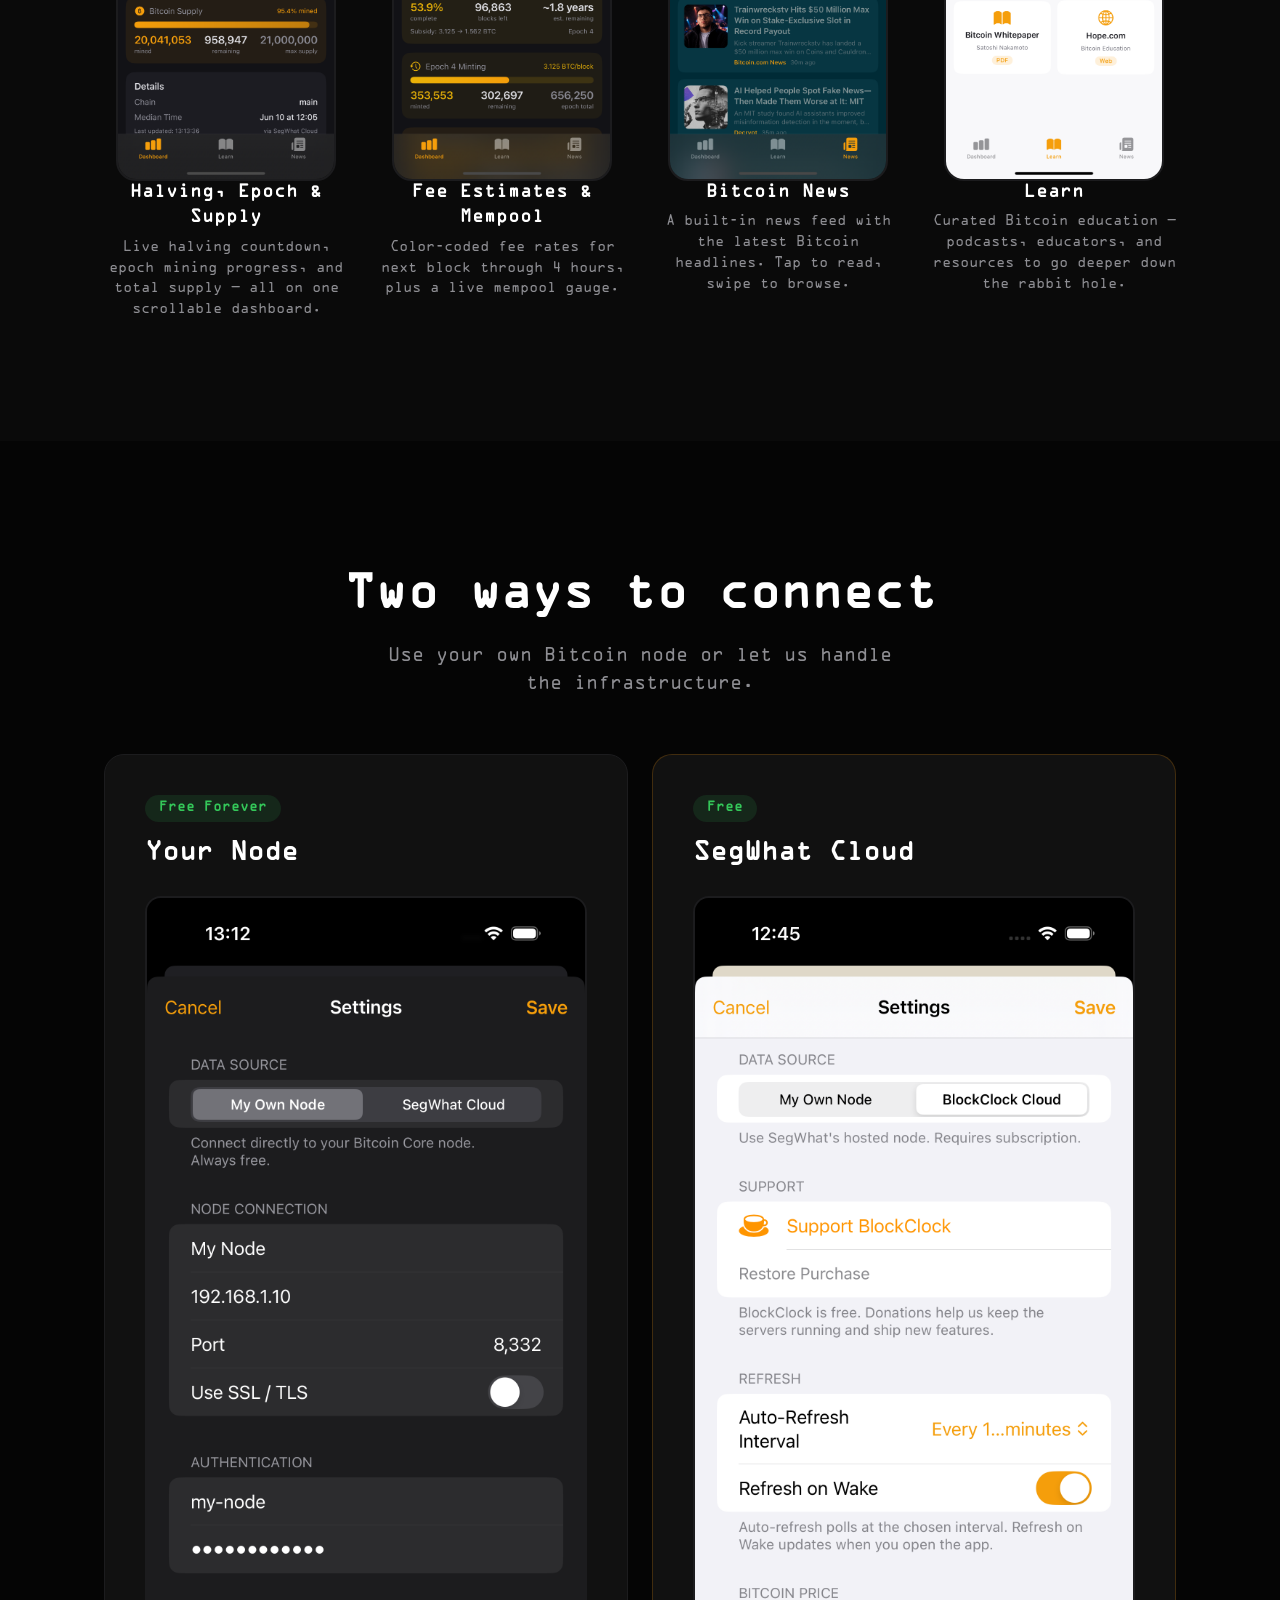
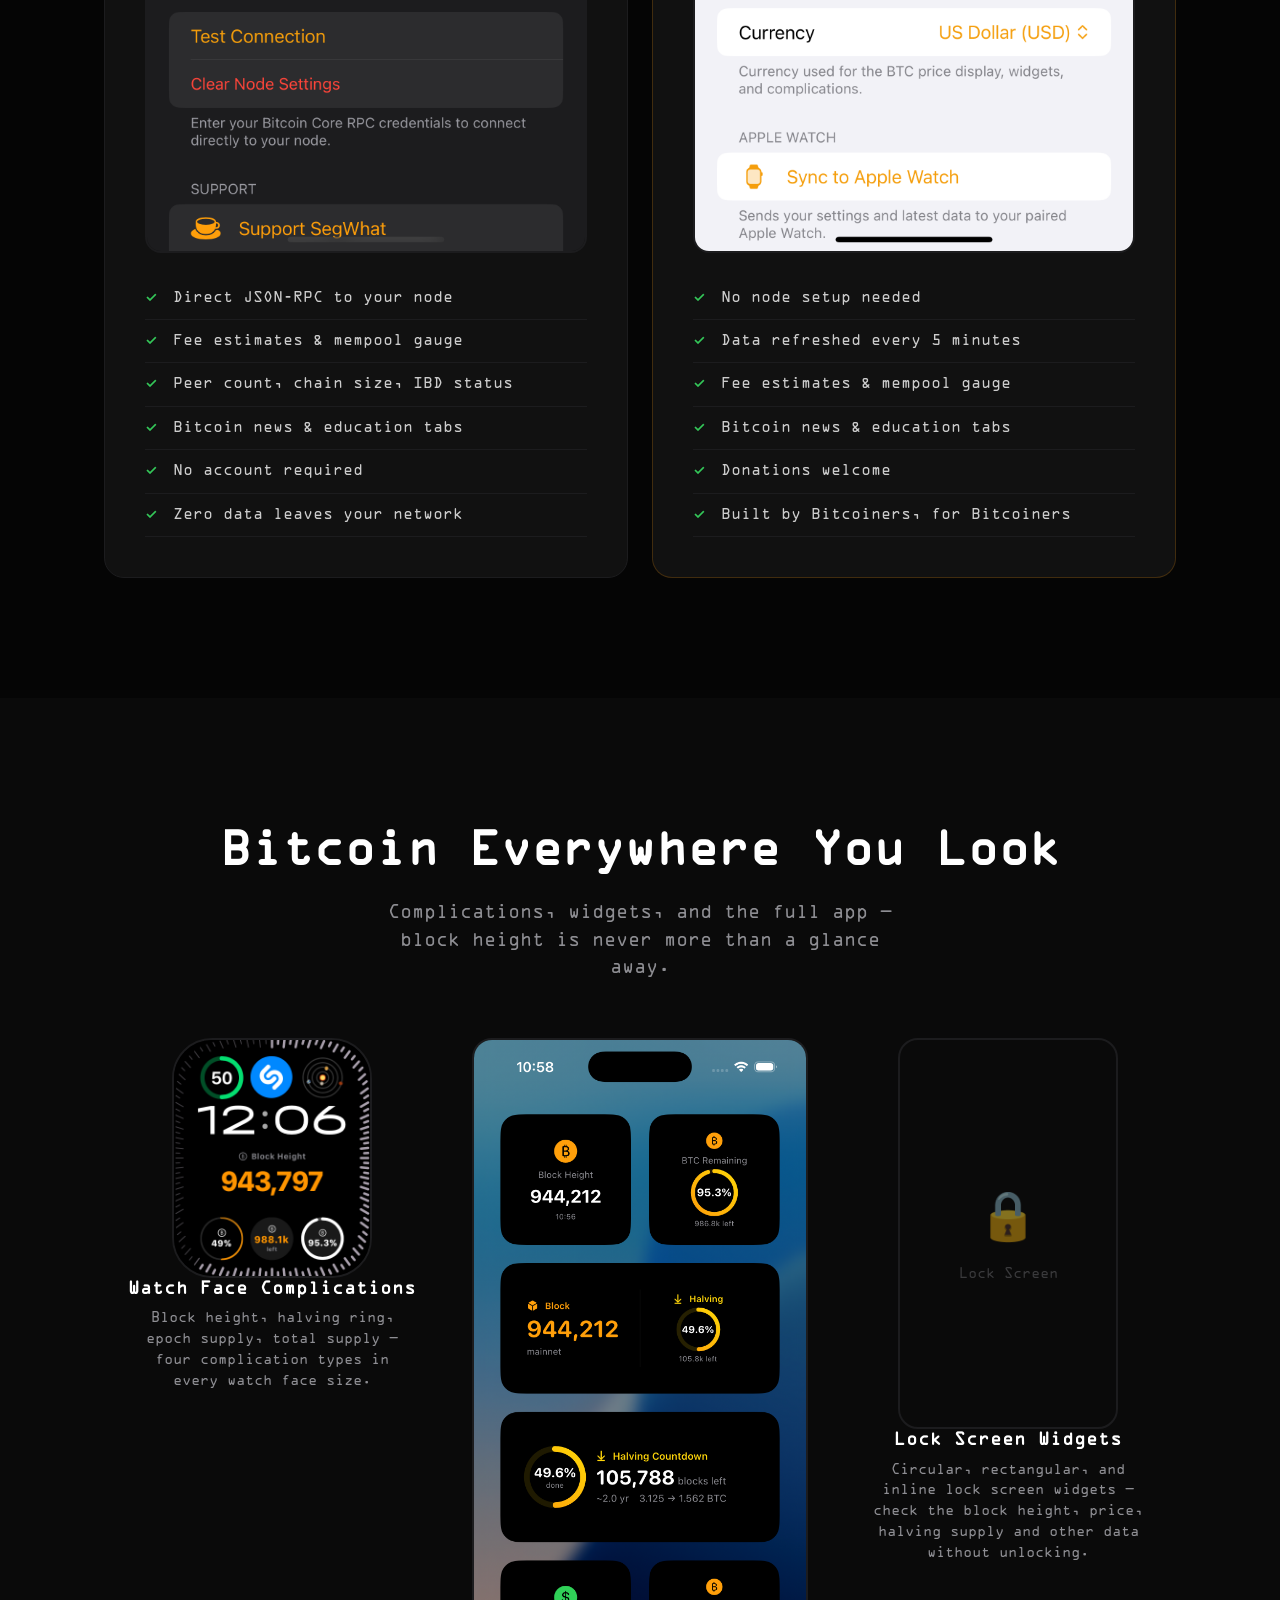
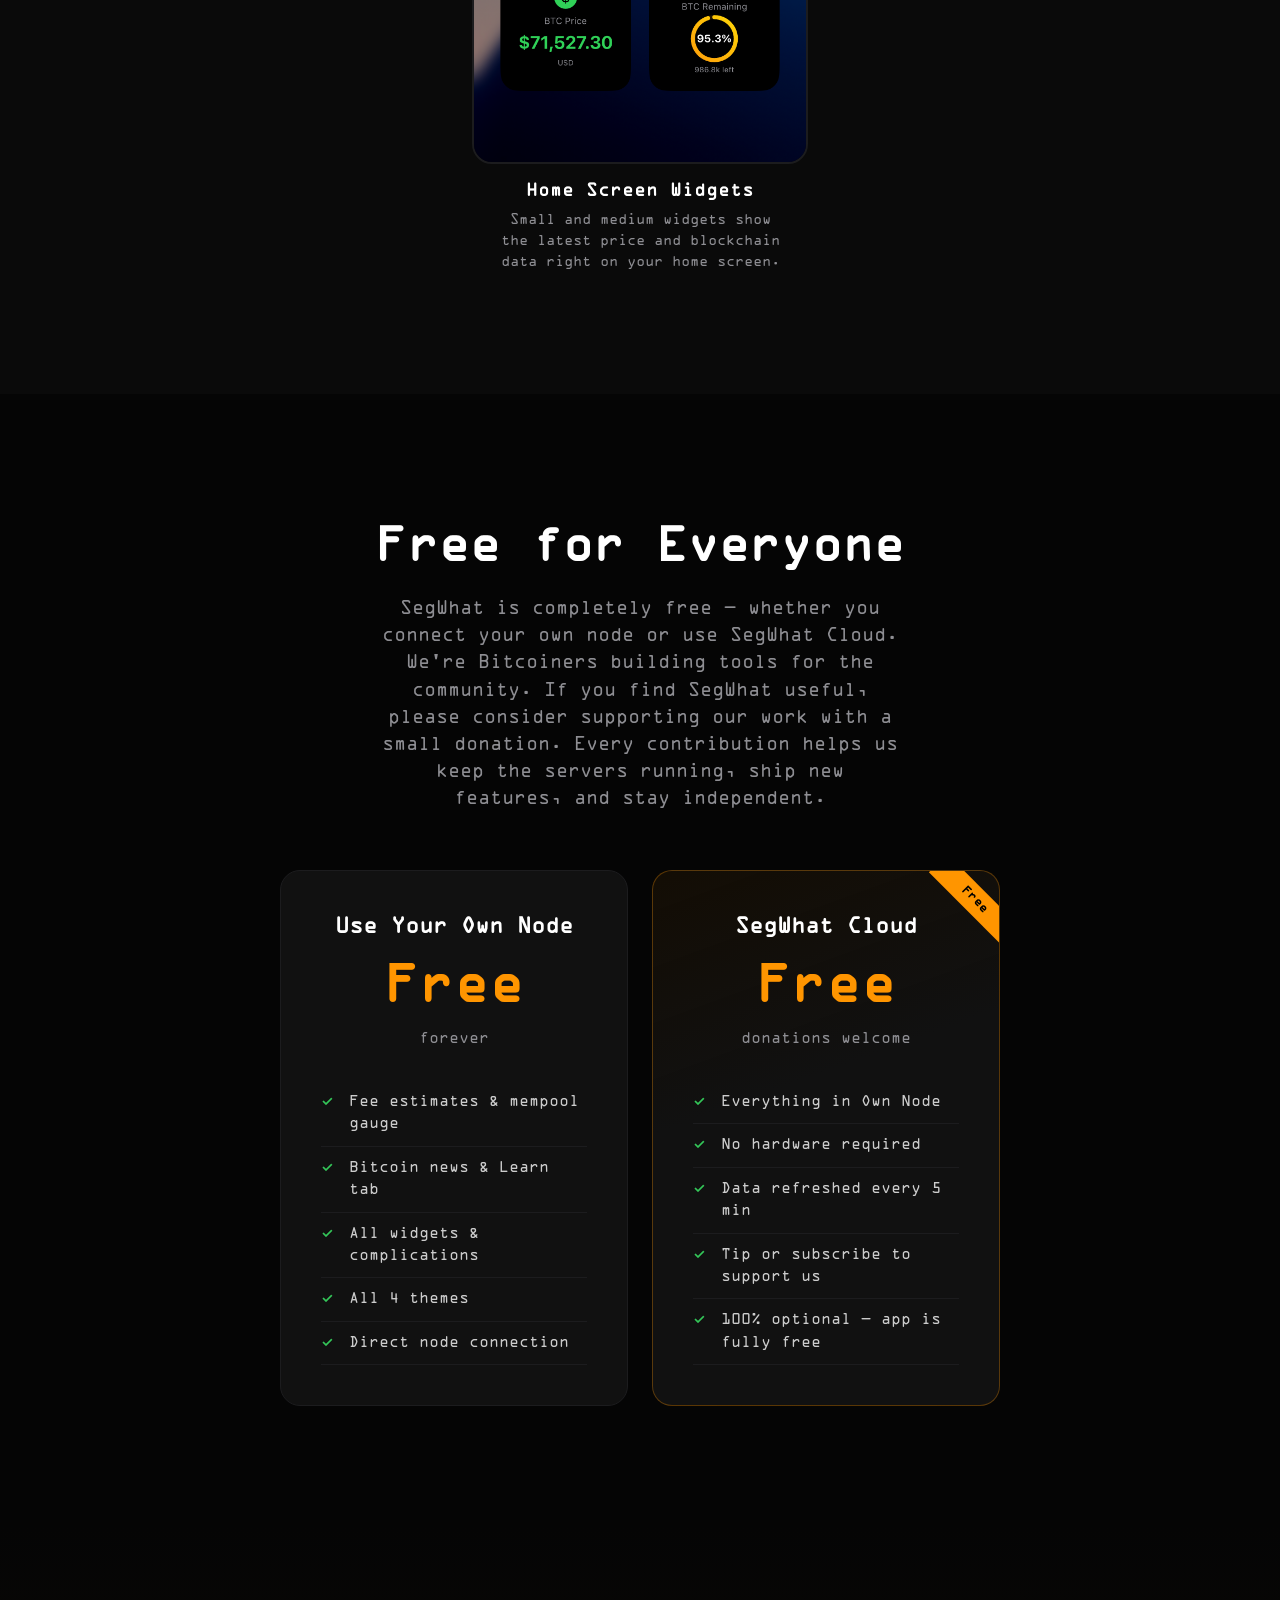
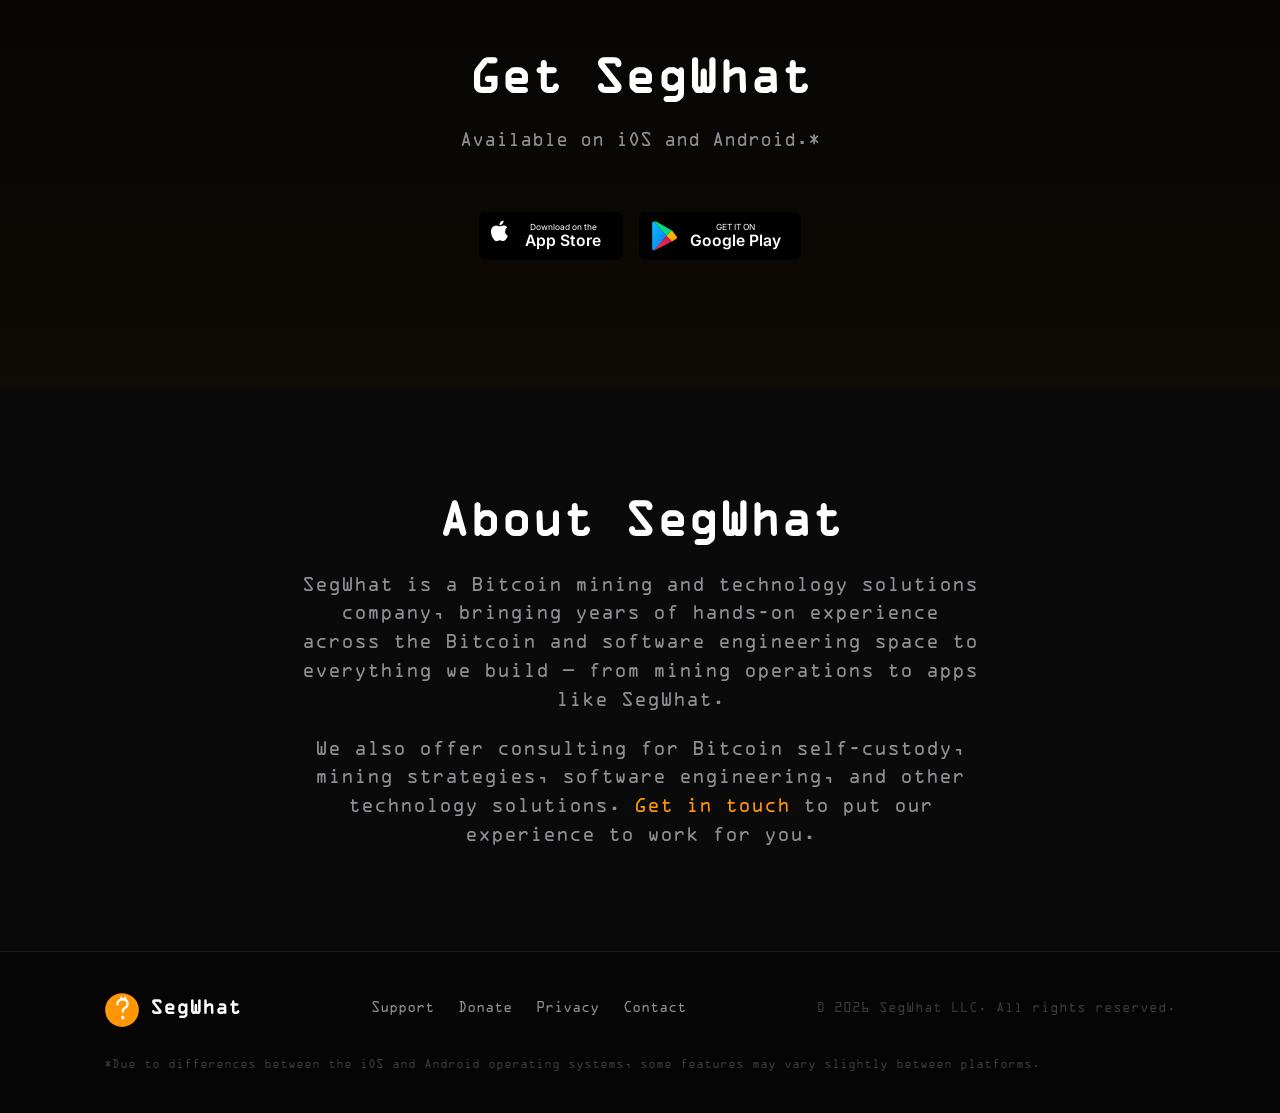
==== commit 70c898e1: "donate page added" ====
--- a/index.html
+++ b/index.html
@@ -30,6 +30,7 @@
                 <a href="#features">Features</a>
                 <a href="#education">Learn</a>
                 <a href="#pricing">Pricing</a>
+                <a href="donate.html">Donate</a>
                 <a href="#about">About</a>
                 <a href="#download" class="btn btn-small">Download</a>
             </div>
